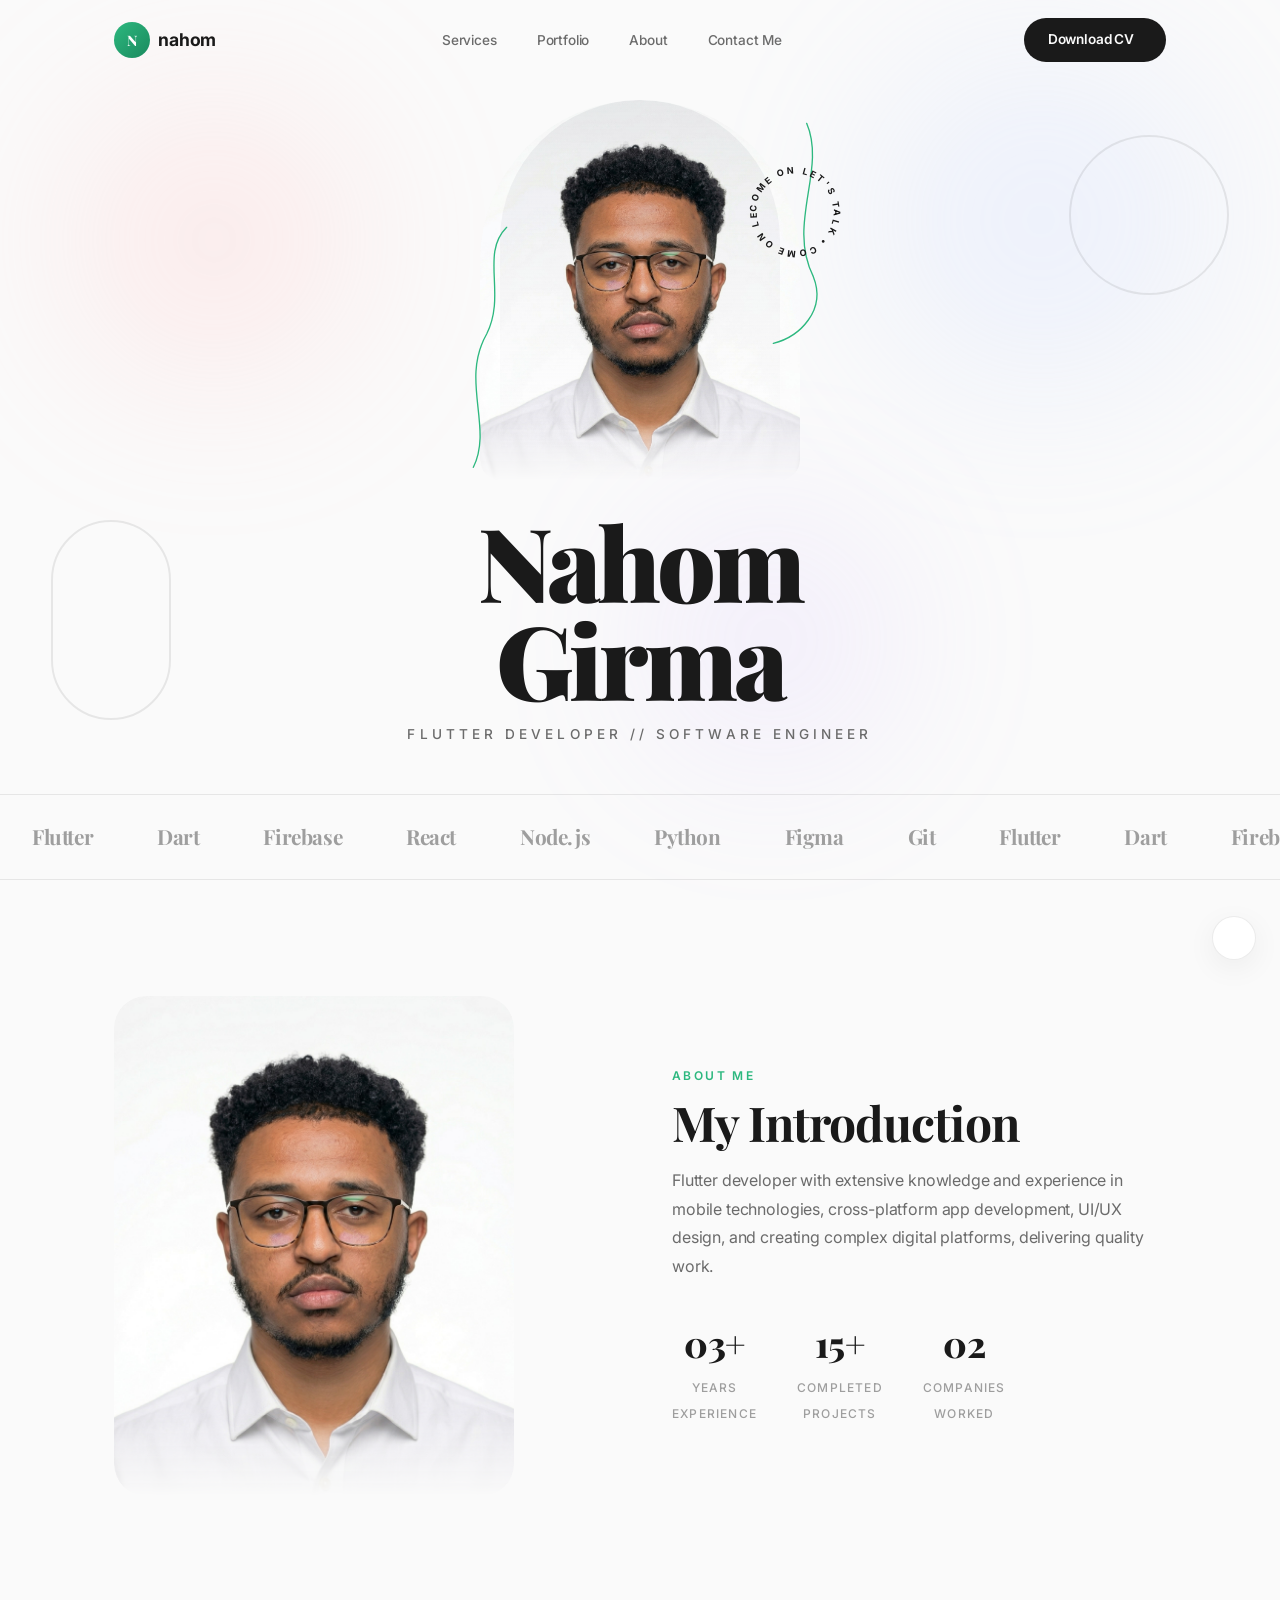
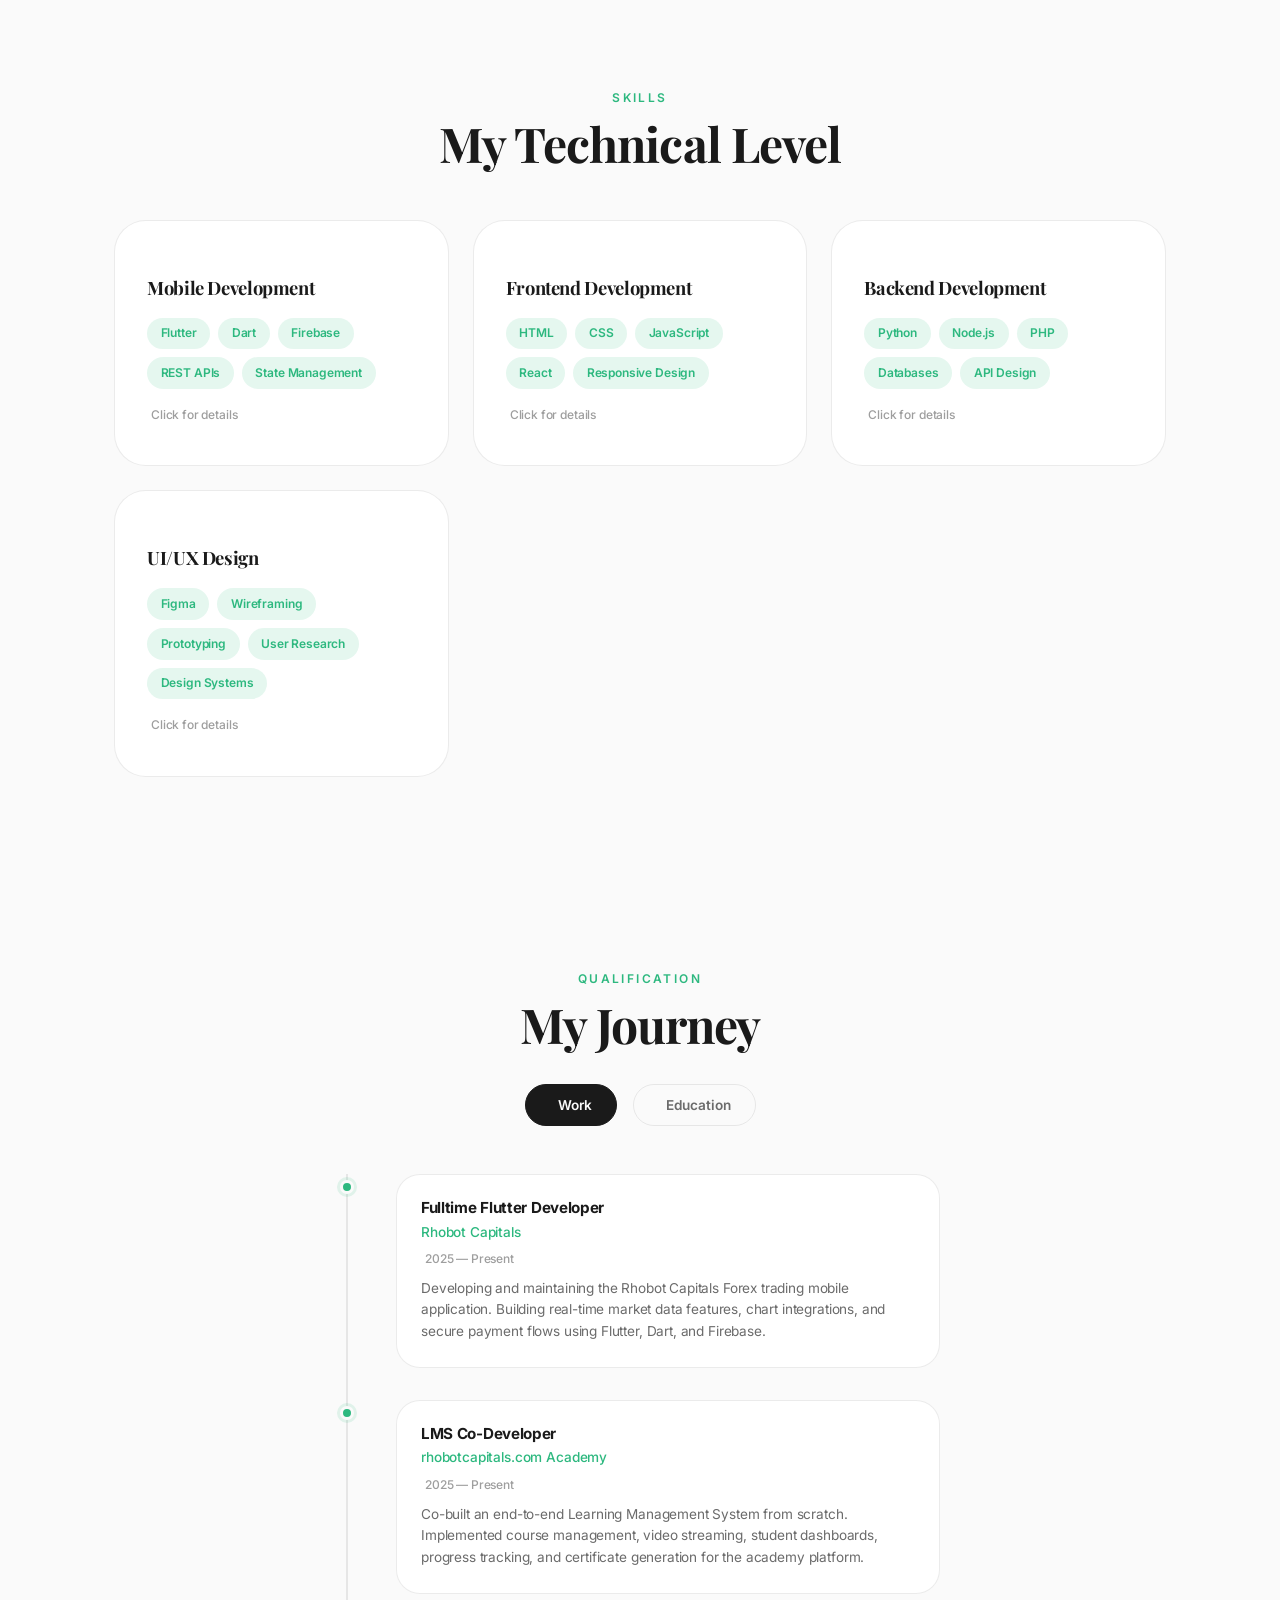
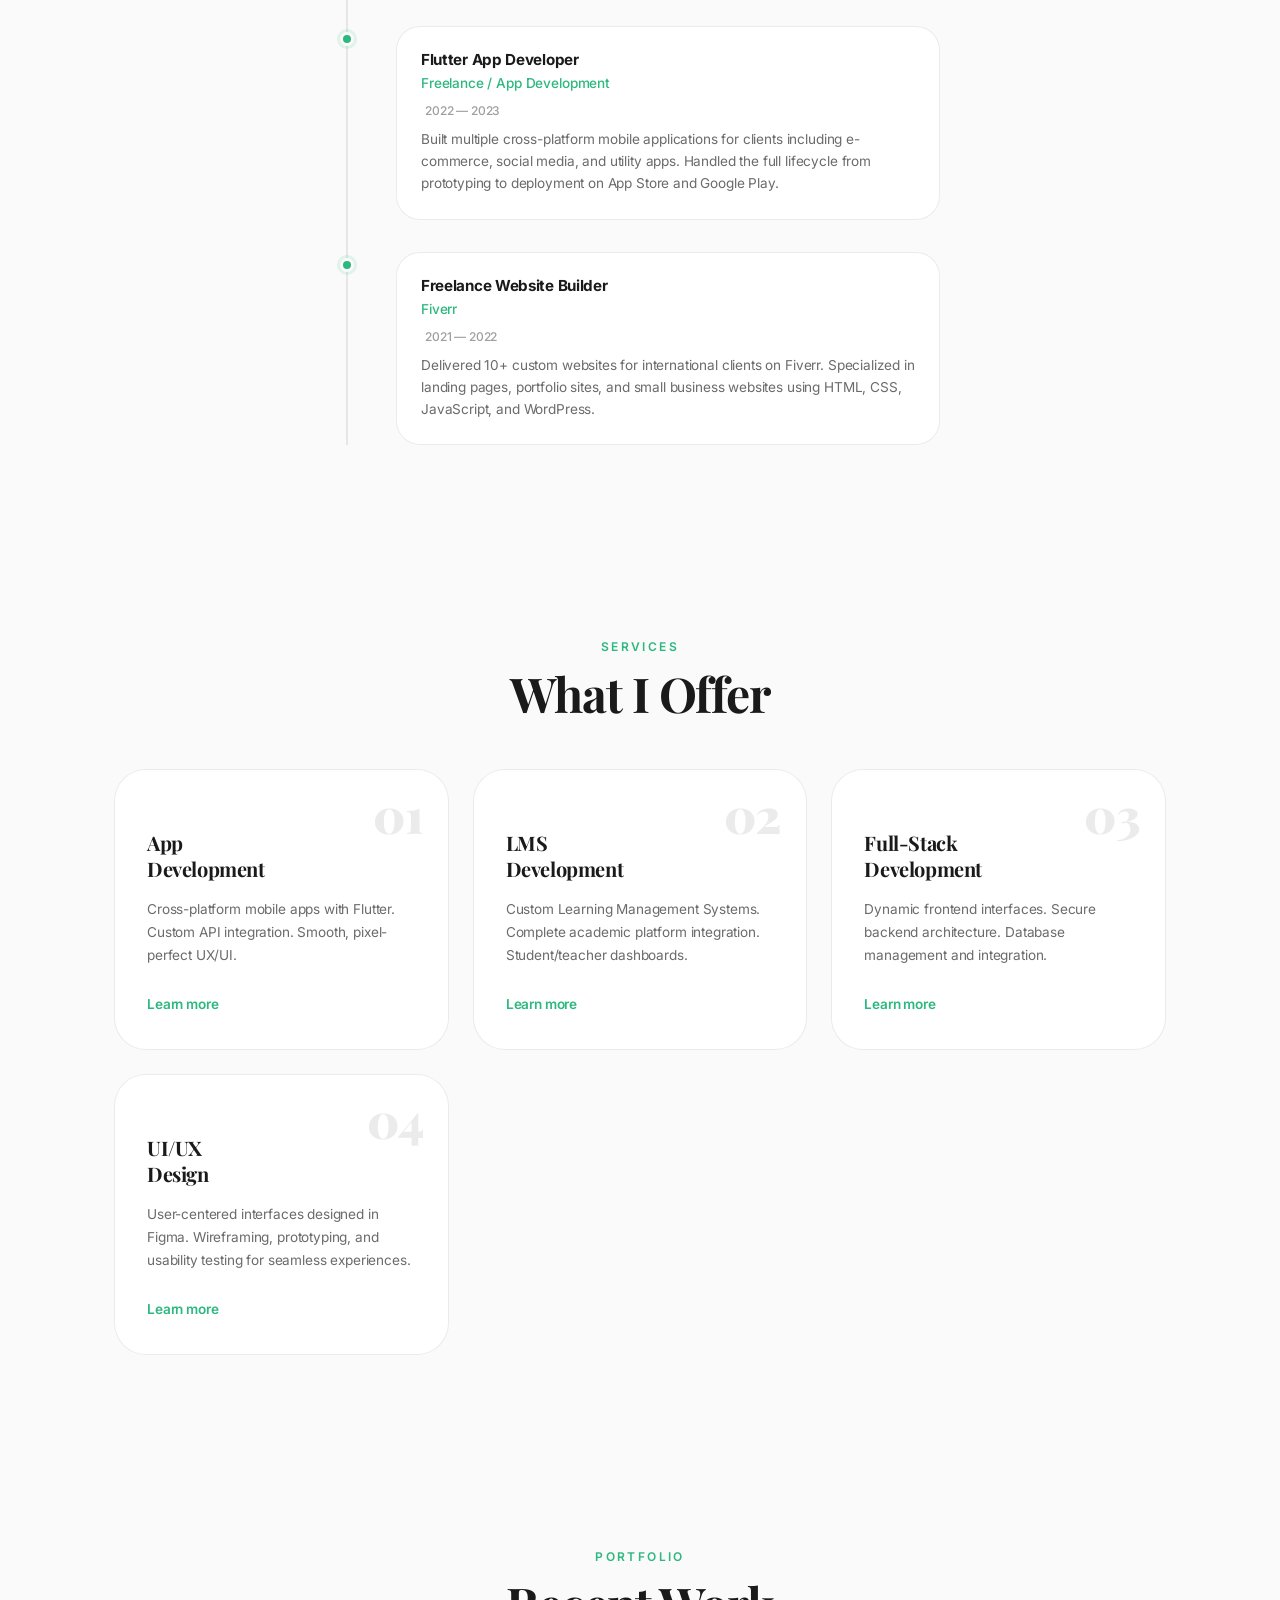
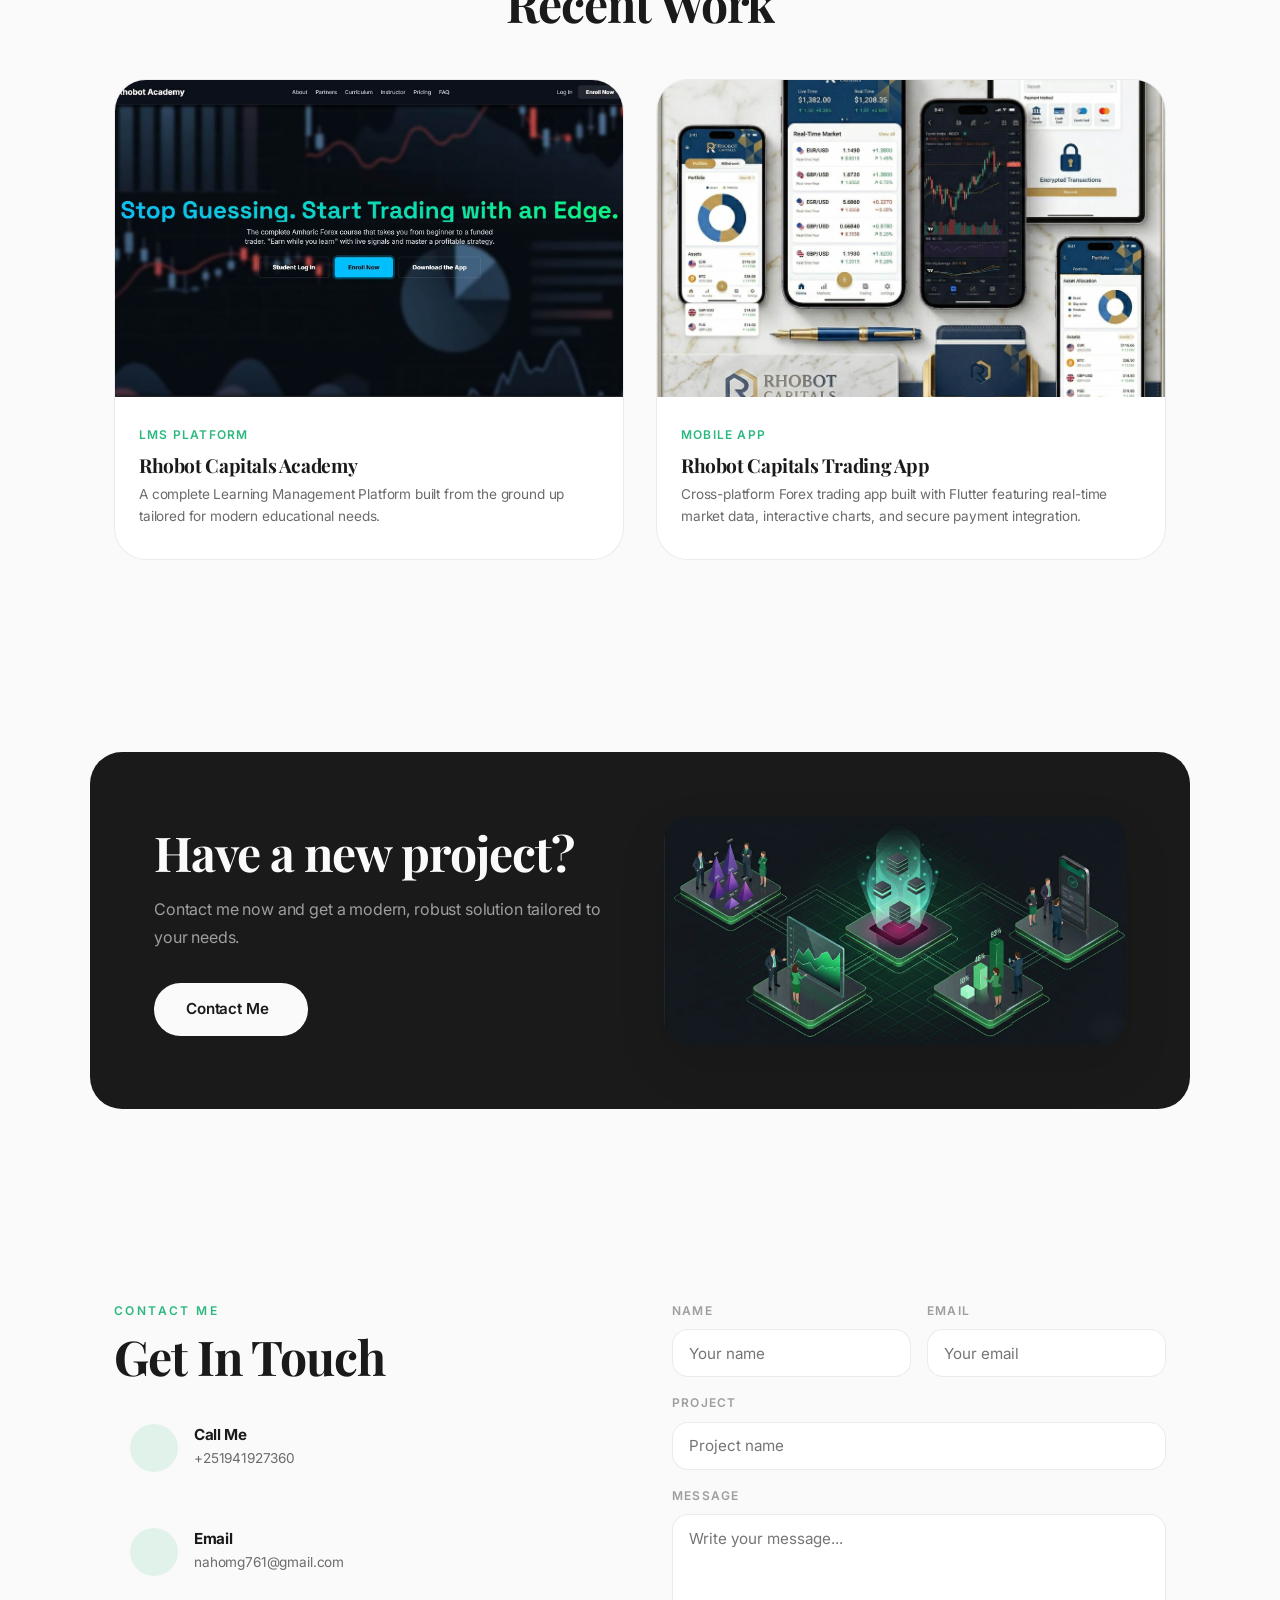
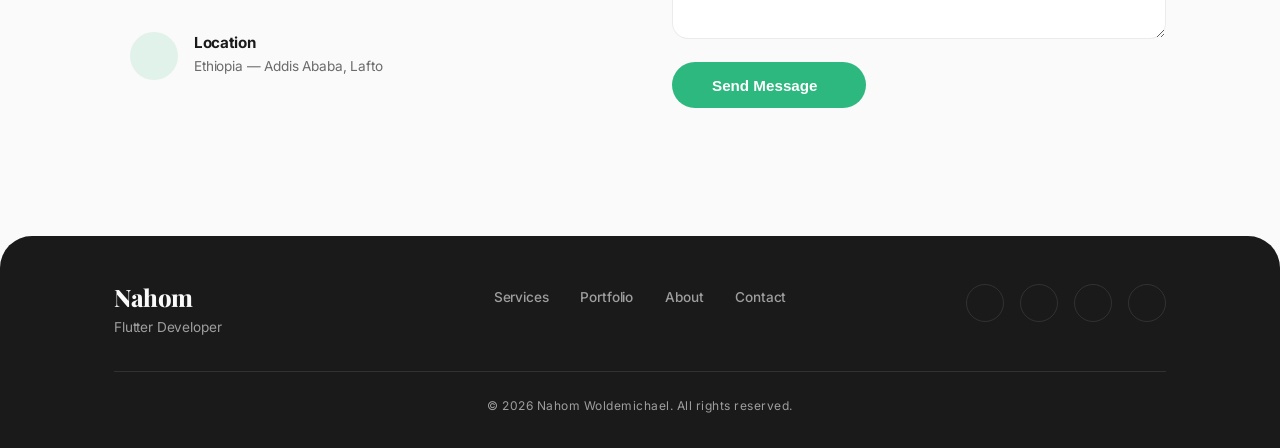
==== index.html @ a45fcc7f "feat: Integrate Formspree for contact form submission by adding action, method, name attributes, and" ====
<!DOCTYPE html>
<html lang="en">
<head>
    <meta charset="UTF-8">
    <meta name="viewport" content="width=device-width, initial-scale=1.0">
    <meta name="description" content="Nahom Girma — Flutter Developer & Software Engineer. Building beautiful cross-platform mobile apps.">
    <title>Nahom Girma | Flutter Developer & Software Engineer</title>

    <!-- Fonts -->
    <link rel="preconnect" href="https://fonts.googleapis.com">
    <link rel="preconnect" href="https://fonts.gstatic.com" crossorigin>
    <link href="https://fonts.googleapis.com/css2?family=Playfair+Display:wght@400;500;600;700;800;900&family=Inter:wght@300;400;500;600;700&display=swap" rel="stylesheet">

    <!-- Icons -->
    <link rel="stylesheet" href="https://unicons.iconscout.com/release/v4.0.0/css/line.css">

    <!-- Styles -->
    <link rel="stylesheet" href="style.css">
</head>
<body>

    <!-- ==================== HEADER / NAV ==================== -->
    <header class="header" id="header">
        <nav class="nav container">
            <a href="#" class="nav__logo">
                <span class="nav__logo-icon">N</span>
                <span class="nav__logo-text">nahom</span>
            </a>

            <div class="nav__menu" id="nav-menu">
                <ul class="nav__list">
                    <li class="nav__item"><a href="#services" class="nav__link">Services</a></li>
                    <li class="nav__item"><a href="#portfolio" class="nav__link">Portfolio</a></li>
                    <li class="nav__item"><a href="#about" class="nav__link">About</a></li>
                    <li class="nav__item"><a href="#contact" class="nav__link">Contact Me</a></li>
                </ul>
                <i class="uil uil-times nav__close" id="nav-close"></i>
            </div>

            <div class="nav__actions">
                <i class="uil uil-moon change-theme" id="theme-button"></i>
                <a href="assets/pdf/Nahom CV.pdf" download class="nav__cta" id="download-cv-btn">
                    Download CV <i class="uil uil-download-alt"></i>
                </a>
                <div class="nav__toggle" id="nav-toggle">
                    <i class="uil uil-bars"></i>
                </div>
            </div>
        </nav>
    </header>

    <main class="main">

        <!-- ==================== HERO ==================== -->
        <section class="hero" id="home">
            <!-- Decorative gradient blobs -->
            <div class="hero__blob hero__blob--pink"></div>
            <div class="hero__blob hero__blob--blue"></div>
            <div class="hero__blob hero__blob--purple"></div>

            <!-- Floating social sidebar -->
            <div class="hero__social">
                <a href="https://instagram.com/kylosonic_" target="_blank" class="hero__social-link" aria-label="Instagram">
                    <i class="uil uil-instagram"></i>
                </a>
                <a href="https://www.linkedin.com/in/nahomgwoldemichael" target="_blank" class="hero__social-link" aria-label="LinkedIn">
                    <i class="uil uil-linkedin-alt"></i>
                </a>
                <a href="https://github.com/kylosonic" target="_blank" class="hero__social-link" aria-label="GitHub">
                    <i class="uil uil-github-alt"></i>
                </a>
            </div>

            <!-- Hero content -->
            <div class="hero__container container">
                <div class="hero__image-wrapper">
                    <!-- Decorative arch behind photo -->
                    <div class="hero__arch"></div>
                    <!-- Decorative SVG curves -->
                    <svg class="hero__curve hero__curve--1" viewBox="0 0 300 400" fill="none" xmlns="http://www.w3.org/2000/svg">
                        <path d="M250,50 C280,120 220,200 260,280 C280,330 240,370 200,380" stroke="#2DB87F" stroke-width="2" fill="none" stroke-linecap="round"/>
                    </svg>
                    <svg class="hero__curve hero__curve--2" viewBox="0 0 300 400" fill="none" xmlns="http://www.w3.org/2000/svg">
                        <path d="M50,380 C80,320 30,250 70,180 C100,120 60,60 100,20" stroke="#2DB87F" stroke-width="2" fill="none" stroke-linecap="round"/>
                    </svg>
                    <!-- Profile photo -->
                    <img src="assets/img/about.jpg" alt="Nahom Girma - Flutter Developer" class="hero__photo" width="400" height="500" fetchpriority="high">

                    <!-- Rotating "Let's Talk" badge -->
                    <div class="hero__badge" id="hero-badge">
                        <svg viewBox="0 0 100 100" class="hero__badge-svg">
                            <defs>
                                <path id="circlePath" d="M 50,50 m -35,0 a 35,35 0 1,1 70,0 a 35,35 0 1,1 -70,0"/>
                            </defs>
                            <text>
                                <textPath href="#circlePath" class="hero__badge-text">COME ON LET'S TALK • COME ON LET'S TALK •&nbsp;</textPath>
                            </text>
                        </svg>
                        <i class="uil uil-arrow-up-right hero__badge-arrow"></i>
                    </div>
                </div>

                <div class="hero__info">
                    <h1 class="hero__name">Nahom<br>Girma</h1>
                    <p class="hero__title">FLUTTER DEVELOPER // SOFTWARE ENGINEER</p>
                </div>
            </div>

            <!-- Decorative outline shapes -->
            <div class="hero__shape hero__shape--left"></div>
            <div class="hero__shape hero__shape--right"></div>

            <!-- Company / Tech Logos Marquee -->
            <div class="hero__logos">
                <div class="hero__logos-track">
                    <div class="hero__logos-slide">
                        <span class="hero__logo-item">Flutter</span>
                        <span class="hero__logo-item">Dart</span>
                        <span class="hero__logo-item">Firebase</span>
                        <span class="hero__logo-item">React</span>
                        <span class="hero__logo-item">Node.js</span>
                        <span class="hero__logo-item">Python</span>
                        <span class="hero__logo-item">Figma</span>
                        <span class="hero__logo-item">Git</span>
                    </div>
                    <div class="hero__logos-slide" aria-hidden="true">
                        <span class="hero__logo-item">Flutter</span>
                        <span class="hero__logo-item">Dart</span>
                        <span class="hero__logo-item">Firebase</span>
                        <span class="hero__logo-item">React</span>
                        <span class="hero__logo-item">Node.js</span>
                        <span class="hero__logo-item">Python</span>
                        <span class="hero__logo-item">Figma</span>
                        <span class="hero__logo-item">Git</span>
                    </div>
                </div>
            </div>
        </section>

        <!-- ==================== ABOUT ==================== -->
        <section class="about section" id="about">
            <div class="about__container container">
                <div class="about__image-col reveal">
                    <img src="assets/img/about.jpg" alt="Nahom Girma" class="about__img" width="400" height="500" loading="lazy" decoding="async">
                </div>
                <div class="about__data reveal">
                    <span class="section__subtitle">About Me</span>
                    <h2 class="section__title">My Introduction</h2>
                    <p class="about__description">
                        Flutter developer with extensive knowledge and experience in mobile technologies, cross-platform app development, UI/UX design, and creating complex digital platforms, delivering quality work.
                    </p>
                    <div class="about__stats">
                        <div class="about__stat">
                            <span class="about__stat-number">03+</span>
                            <span class="about__stat-label">Years<br>Experience</span>
                        </div>
                        <div class="about__stat">
                            <span class="about__stat-number">15+</span>
                            <span class="about__stat-label">Completed<br>Projects</span>
                        </div>
                        <div class="about__stat">
                            <span class="about__stat-number">02</span>
                            <span class="about__stat-label">Companies<br>Worked</span>
                        </div>
                    </div>
                </div>
            </div>
        </section>

        <!-- ==================== SKILLS ==================== -->
        <section class="skills section" id="skills">
            <div class="skills__container container">
                <div class="skills__header reveal">
                    <span class="section__subtitle">Skills</span>
                    <h2 class="section__title">My Technical Level</h2>
                </div>
                <div class="skills__grid">
                    <div class="skills__card reveal" data-skill="mobile">
                        <i class="uil uil-mobile-android skills__card-icon"></i>
                        <h3 class="skills__card-title">Mobile Development</h3>
                        <div class="skills__tags">
                            <span class="skills__tag">Flutter</span>
                            <span class="skills__tag">Dart</span>
                            <span class="skills__tag">Firebase</span>
                            <span class="skills__tag">REST APIs</span>
                            <span class="skills__tag">State Management</span>
                        </div>
                        <span class="skills__card-hint"><i class="uil uil-expand-arrows-alt"></i> Click for details</span>
                    </div>
                    <div class="skills__card reveal" data-skill="frontend">
                        <i class="uil uil-brackets-curly skills__card-icon"></i>
                        <h3 class="skills__card-title">Frontend Development</h3>
                        <div class="skills__tags">
                            <span class="skills__tag">HTML</span>
                            <span class="skills__tag">CSS</span>
                            <span class="skills__tag">JavaScript</span>
                            <span class="skills__tag">React</span>
                            <span class="skills__tag">Responsive Design</span>
                        </div>
                        <span class="skills__card-hint"><i class="uil uil-expand-arrows-alt"></i> Click for details</span>
                    </div>
                    <div class="skills__card reveal" data-skill="backend">
                        <i class="uil uil-server-network skills__card-icon"></i>
                        <h3 class="skills__card-title">Backend Development</h3>
                        <div class="skills__tags">
                            <span class="skills__tag">Python</span>
                            <span class="skills__tag">Node.js</span>
                            <span class="skills__tag">PHP</span>
                            <span class="skills__tag">Databases</span>
                            <span class="skills__tag">API Design</span>
                        </div>
                        <span class="skills__card-hint"><i class="uil uil-expand-arrows-alt"></i> Click for details</span>
                    </div>
                    <div class="skills__card reveal" data-skill="uiux">
                        <i class="uil uil-palette skills__card-icon"></i>
                        <h3 class="skills__card-title">UI/UX Design</h3>
                        <div class="skills__tags">
                            <span class="skills__tag">Figma</span>
                            <span class="skills__tag">Wireframing</span>
                            <span class="skills__tag">Prototyping</span>
                            <span class="skills__tag">User Research</span>
                            <span class="skills__tag">Design Systems</span>
                        </div>
                        <span class="skills__card-hint"><i class="uil uil-expand-arrows-alt"></i> Click for details</span>
                    </div>
                </div>

                <!-- Skill Modals -->
                <div class="skill-modal" id="skill-modal-mobile">
                    <div class="skill-modal__content">
                        <button class="skill-modal__close"><i class="uil uil-times"></i></button>
                        <i class="uil uil-mobile-android skill-modal__icon"></i>
                        <h3 class="skill-modal__title">Mobile Development</h3>
                        <p class="skill-modal__desc">With over 3 years of hands-on experience, I specialize in building high-performance, cross-platform mobile applications using <strong>Flutter</strong> and <strong>Dart</strong>. My expertise spans the full mobile development lifecycle — from UI/UX implementation to backend integration.</p>
                        <ul class="skill-modal__list">
                            <li><strong>Flutter & Dart</strong> — Pixel-perfect UIs, custom widgets, complex animations, and platform-specific integrations for both iOS and Android.</li>
                            <li><strong>Firebase</strong> — Authentication, Firestore, Cloud Functions, push notifications, and real-time data synchronization.</li>
                            <li><strong>REST APIs</strong> — Consuming and integrating third-party APIs, building data layers with Dio/HTTP, and handling complex JSON serialization.</li>
                            <li><strong>State Management</strong> — Proficient with Riverpod, Provider, BLoC, and GetX for scalable, maintainable app architecture.</li>
                        </ul>
                    </div>
                </div>
                <div class="skill-modal" id="skill-modal-frontend">
                    <div class="skill-modal__content">
                        <button class="skill-modal__close"><i class="uil uil-times"></i></button>
                        <i class="uil uil-brackets-curly skill-modal__icon"></i>
                        <h3 class="skill-modal__title">Frontend Development</h3>
                        <p class="skill-modal__desc">I craft responsive, accessible, and visually polished web interfaces. From semantic HTML to modern JavaScript frameworks, I deliver frontend experiences that are fast, beautiful, and user-friendly.</p>
                        <ul class="skill-modal__list">
                            <li><strong>HTML & CSS</strong> — Semantic markup, Flexbox, CSS Grid, custom properties, animations, and modern layout techniques for fully responsive designs.</li>
                            <li><strong>JavaScript</strong> — ES6+ features, DOM manipulation, async/await, event-driven architecture, and modular code patterns.</li>
                            <li><strong>React</strong> — Component-based architecture, hooks, context API, routing, and integration with backend services.</li>
                            <li><strong>Responsive Design</strong> — Mobile-first approach, media queries, fluid typography, and cross-browser compatibility testing.</li>
                        </ul>
                    </div>
                </div>
                <div class="skill-modal" id="skill-modal-backend">
                    <div class="skill-modal__content">
                        <button class="skill-modal__close"><i class="uil uil-times"></i></button>
                        <i class="uil uil-server-network skill-modal__icon"></i>
                        <h3 class="skill-modal__title">Backend Development</h3>
                        <p class="skill-modal__desc">I design and build robust server-side architectures that power reliable, scalable applications. From RESTful API design to database management, I handle the full backend stack.</p>
                        <ul class="skill-modal__list">
                            <li><strong>Python</strong> — Flask and Django for web servers, scripting, automation, and data processing pipelines.</li>
                            <li><strong>Node.js</strong> — Express.js APIs, real-time WebSocket servers, middleware patterns, and npm package management.</li>
                            <li><strong>PHP</strong> — Server-side scripting, WordPress customization, and Laravel for structured MVC applications.</li>
                            <li><strong>Databases</strong> — MySQL, PostgreSQL, MongoDB, and Firebase Firestore — schema design, queries, indexing, and data modeling.</li>
                            <li><strong>API Design</strong> — RESTful architecture, authentication (JWT, OAuth), rate limiting, versioning, and documentation.</li>
                        </ul>
                    </div>
                </div>
                <div class="skill-modal" id="skill-modal-uiux">
                    <div class="skill-modal__content">
                        <button class="skill-modal__close"><i class="uil uil-times"></i></button>
                        <i class="uil uil-palette skill-modal__icon"></i>
                        <h3 class="skill-modal__title">UI/UX Design</h3>
                        <p class="skill-modal__desc">I create intuitive, user-centered designs that balance aesthetics with usability. From initial research and wireframes to polished, production-ready prototypes, I ensure every interface is thoughtful, accessible, and visually engaging.</p>
                        <ul class="skill-modal__list">
                            <li><strong>Figma</strong> — End-to-end design workflows including component libraries, auto-layout, interactive prototypes, and developer handoff.</li>
                            <li><strong>Wireframing & Prototyping</strong> — Low-fidelity sketches to high-fidelity clickable prototypes for rapid iteration and stakeholder feedback.</li>
                            <li><strong>User Research</strong> — User interviews, personas, journey mapping, and usability testing to validate design decisions with real data.</li>
                            <li><strong>Design Systems</strong> — Building scalable design tokens, reusable component libraries, and style guides that ensure consistency across products.</li>
                        </ul>
                    </div>
                </div>
            </div>
        </section>

        <!-- ==================== QUALIFICATION ==================== -->
        <section class="qualification section" id="qualification">
            <div class="qualification__container container">
                <div class="qualification__header reveal">
                    <span class="section__subtitle">Qualification</span>
                    <h2 class="section__title">My Journey</h2>
                </div>

                <div class="qualification__tabs">
                    <button class="qualification__tab qualification__tab--active" data-target="#work">
                        <i class="uil uil-briefcase-alt"></i> Work
                    </button>
                    <button class="qualification__tab" data-target="#education">
                        <i class="uil uil-graduation-cap"></i> Education
                    </button>
                </div>

                <div class="qualification__content qualification__content--active" id="work">
                    <div class="qualification__timeline">
                        <div class="qualification__item reveal">
                            <div class="qualification__dot"></div>
                            <div class="qualification__card">
                                <h3>Fulltime Flutter Developer</h3>
                                <span class="qualification__company">Rhobot Capitals</span>
                                <span class="qualification__date"><i class="uil uil-calendar-alt"></i> 2025 — Present</span>
                                <p class="qualification__desc">Developing and maintaining the Rhobot Capitals Forex trading mobile application. Building real-time market data features, chart integrations, and secure payment flows using Flutter, Dart, and Firebase.</p>
                            </div>
                        </div>
                        <div class="qualification__item reveal">
                            <div class="qualification__dot"></div>
                            <div class="qualification__card">
                                <h3>LMS Co-Developer</h3>
                                <span class="qualification__company">rhobotcapitals.com Academy</span>
                                <span class="qualification__date"><i class="uil uil-calendar-alt"></i> 2025 — Present</span>
                                <p class="qualification__desc">Co-built an end-to-end Learning Management System from scratch. Implemented course management, video streaming, student dashboards, progress tracking, and certificate generation for the academy platform.</p>
                            </div>
                        </div>
                        <div class="qualification__item reveal">
                            <div class="qualification__dot"></div>
                            <div class="qualification__card">
                                <h3>Flutter App Developer</h3>
                                <span class="qualification__company">Freelance / App Development</span>
                                <span class="qualification__date"><i class="uil uil-calendar-alt"></i> 2022 — 2023</span>
                                <p class="qualification__desc">Built multiple cross-platform mobile applications for clients including e-commerce, social media, and utility apps. Handled the full lifecycle from prototyping to deployment on App Store and Google Play.</p>
                            </div>
                        </div>
                        <div class="qualification__item reveal">
                            <div class="qualification__dot"></div>
                            <div class="qualification__card">
                                <h3>Freelance Website Builder</h3>
                                <span class="qualification__company">Fiverr</span>
                                <span class="qualification__date"><i class="uil uil-calendar-alt"></i> 2021 — 2022</span>
                                <p class="qualification__desc">Delivered 10+ custom websites for international clients on Fiverr. Specialized in landing pages, portfolio sites, and small business websites using HTML, CSS, JavaScript, and WordPress.</p>
                            </div>
                        </div>
                    </div>
                </div>

                <div class="qualification__content" id="education">
                    <div class="qualification__timeline">
                        <div class="qualification__item reveal">
                            <div class="qualification__dot"></div>
                            <div class="qualification__card">
                                <h3>Bachelor of Science in Computer Science</h3>
                                <span class="qualification__company">University of the People</span>
                                <span class="qualification__date"><i class="uil uil-calendar-alt"></i> July 2023 — November 2025</span>
                                <p class="qualification__desc">Completed a fully accredited online BS in Computer Science. Coursework covered data structures & algorithms, operating systems, software engineering, databases, networking, and discrete mathematics.</p>
                            </div>
                        </div>
                        <div class="qualification__item reveal">
                            <div class="qualification__dot"></div>
                            <div class="qualification__card">
                                <h3>Software Engineering</h3>
                                <span class="qualification__company">ALX-Africa & Holberton School</span>
                                <span class="qualification__date"><i class="uil uil-calendar-alt"></i> 2022 — 2023</span>
                                <p class="qualification__desc">Intensive 12-month software engineering program covering C, Python, Linux systems programming, DevOps, algorithms, and collaborative software projects with peer-based learning.</p>
                            </div>
                        </div>
                        <div class="qualification__item reveal">
                            <div class="qualification__dot"></div>
                            <div class="qualification__card">
                                <h3>UI/UX Design</h3>
                                <span class="qualification__company">Udemy</span>
                                <span class="qualification__date"><i class="uil uil-calendar-alt"></i> 2022</span>
                                <p class="qualification__desc">Comprehensive UI/UX design course covering user research, wireframing, prototyping in Figma, design systems, color theory, typography, and usability testing best practices.</p>
                            </div>
                        </div>
                        <div class="qualification__item reveal">
                            <div class="qualification__dot"></div>
                            <div class="qualification__card">
                                <h3>Web Development</h3>
                                <span class="qualification__company">Freelance Ethiopia</span>
                                <span class="qualification__date"><i class="uil uil-calendar-alt"></i> 2022</span>
                                <p class="qualification__desc">Hands-on web development training focused on building real-world websites for local businesses. Covered HTML, CSS, JavaScript fundamentals, and deployment workflows.</p>
                            </div>
                        </div>
                        <div class="qualification__item reveal">
                            <div class="qualification__dot"></div>
                            <div class="qualification__card">
                                <h3>Frontend Development</h3>
                                <span class="qualification__company">The App Brewery</span>
                                <span class="qualification__date"><i class="uil uil-calendar-alt"></i> 2022</span>
                                <p class="qualification__desc">Comprehensive bootcamp covering modern frontend technologies including React, responsive design patterns, CSS frameworks, JavaScript ES6+, and web app deployment.</p>
                            </div>
                        </div>
                    </div>
                </div>
            </div>
        </section>

        <!-- ==================== SERVICES ==================== -->
        <section class="services section" id="services">
            <div class="services__container container">
                <div class="services__header reveal">
                    <span class="section__subtitle">Services</span>
                    <h2 class="section__title">What I Offer</h2>
                </div>
                <div class="services__grid">
                    <div class="services__card reveal">
                        <div class="services__card-number">01</div>
                        <i class="uil uil-apps services__card-icon"></i>
                        <h3 class="services__card-title">App<br>Development</h3>
                        <p class="services__card-desc">Cross-platform mobile apps with Flutter. Custom API integration. Smooth, pixel-perfect UX/UI.</p>
                        <a href="#contact" class="services__card-link">
                            Learn more <i class="uil uil-arrow-right"></i>
                        </a>
                    </div>
                    <div class="services__card reveal">
                        <div class="services__card-number">02</div>
                        <i class="uil uil-arrow services__card-icon"></i>
                        <h3 class="services__card-title">LMS<br>Development</h3>
                        <p class="services__card-desc">Custom Learning Management Systems. Complete academic platform integration. Student/teacher dashboards.</p>
                        <a href="#contact" class="services__card-link">
                            Learn more <i class="uil uil-arrow-right"></i>
                        </a>
                    </div>
                    <div class="services__card reveal">
                        <div class="services__card-number">03</div>
                        <i class="uil uil-web-grid services__card-icon"></i>
                        <h3 class="services__card-title">Full-Stack<br>Development</h3>
                        <p class="services__card-desc">Dynamic frontend interfaces. Secure backend architecture. Database management and integration.</p>
                        <a href="#contact" class="services__card-link">
                            Learn more <i class="uil uil-arrow-right"></i>
                        </a>
                    </div>
                    <div class="services__card reveal">
                        <div class="services__card-number">04</div>
                        <i class="uil uil-palette services__card-icon"></i>
                        <h3 class="services__card-title">UI/UX<br>Design</h3>
                        <p class="services__card-desc">User-centered interfaces designed in Figma. Wireframing, prototyping, and usability testing for seamless experiences.</p>
                        <a href="#contact" class="services__card-link">
                            Learn more <i class="uil uil-arrow-right"></i>
                        </a>
                    </div>
                </div>
            </div>
        </section>

        <!-- ==================== PORTFOLIO ==================== -->
        <section class="portfolio section" id="portfolio">
            <div class="portfolio__container container">
                <div class="portfolio__header reveal">
                    <span class="section__subtitle">Portfolio</span>
                    <h2 class="section__title">Recent Work</h2>
                </div>
                <div class="portfolio__grid">
                    <div class="portfolio__card reveal">
                        <div class="portfolio__card-img">
                            <img src="assets/img/website.jpg" alt="Rhobot Capitals LMS" width="600" height="400" loading="lazy" decoding="async">
                            <div class="portfolio__card-overlay">
                                <a href="https://rhobotcapitals.com/" target="_blank" class="portfolio__card-btn">
                                    View Project <i class="uil uil-arrow-up-right"></i>
                                </a>
                            </div>
                        </div>
                        <div class="portfolio__card-info">
                            <span class="portfolio__card-tag">LMS Platform</span>
                            <h3 class="portfolio__card-title">Rhobot Capitals Academy</h3>
                            <p class="portfolio__card-desc">A complete Learning Management Platform built from the ground up tailored for modern educational needs.</p>
                        </div>
                    </div>
                    <div class="portfolio__card reveal">
                        <div class="portfolio__card-img">
                            <img src="assets/img/website2.jpg" alt="Rhobot Capitals Forex Trading App" width="600" height="400" loading="lazy" decoding="async">
                            <div class="portfolio__card-overlay">
                                <a href="https://github.com/kylosonic" target="_blank" class="portfolio__card-btn">
                                    View Project <i class="uil uil-arrow-up-right"></i>
                                </a>
                            </div>
                        </div>
                        <div class="portfolio__card-info">
                            <span class="portfolio__card-tag">Mobile App</span>
                            <h3 class="portfolio__card-title">Rhobot Capitals Trading App</h3>
                            <p class="portfolio__card-desc">Cross-platform Forex trading app built with Flutter featuring real-time market data, interactive charts, and secure payment integration.</p>
                        </div>
                    </div>
                </div>
            </div>
        </section>

        <!-- ==================== CTA / PROJECT BANNER ==================== -->
        <section class="cta section">
            <div class="cta__container container reveal">
                <div class="cta__data">
                    <h2 class="cta__title">Have a new project?</h2>
                    <p class="cta__desc">Contact me now and get a modern, robust solution tailored to your needs.</p>
                    <a href="#contact" class="cta__btn">
                        Contact Me <i class="uil uil-message"></i>
                    </a>
                </div>
                <img src="assets/img/project.jpg" alt="Start a new project with Nahom" class="cta__img" width="500" height="400" loading="lazy" decoding="async">
            </div>
        </section>

        <!-- ==================== CONTACT ==================== -->
        <section class="contact section" id="contact">
            <div class="contact__container container">
                <div class="contact__info reveal">
                    <span class="section__subtitle">Contact Me</span>
                    <h2 class="section__title">Get In Touch</h2>

                    <div class="contact__details">
                        <div class="contact__detail">
                            <div class="contact__detail-icon">
                                <i class="uil uil-phone"></i>
                            </div>
                            <div>
                                <h3 class="contact__detail-title">Call Me</h3>
                                <span class="contact__detail-value">+251941927360</span>
                            </div>
                        </div>
                        <div class="contact__detail">
                            <div class="contact__detail-icon">
                                <i class="uil uil-envelope"></i>
                            </div>
                            <div>
                                <h3 class="contact__detail-title">Email</h3>
                                <span class="contact__detail-value">nahomg761@gmail.com</span>
                            </div>
                        </div>
                        <div class="contact__detail">
                            <div class="contact__detail-icon">
                                <i class="uil uil-map-marker"></i>
                            </div>
                            <div>
                                <h3 class="contact__detail-title">Location</h3>
                                <span class="contact__detail-value">Ethiopia — Addis Ababa, Lafto</span>
                            </div>
                        </div>
                    </div>
                </div>

                <form class="contact__form reveal" id="contact-form" action="https://formspree.io/f/xzdkdzew" method="POST">
                    <div class="contact__form-row">
                        <div class="contact__field">
                            <label for="contact-name">Name</label>
                            <input type="text" id="contact-name" name="name" placeholder="Your name" required>
                        </div>
                        <div class="contact__field">
                            <label for="contact-email">Email</label>
                            <input type="email" id="contact-email" name="email" placeholder="Your email" required>
                        </div>
                    </div>
                    <div class="contact__field">
                        <label for="contact-project">Project</label>
                        <input type="text" id="contact-project" name="project" placeholder="Project name">
                    </div>
                    <div class="contact__field">
                        <label for="contact-message">Message</label>
                        <textarea id="contact-message" name="message" rows="5" placeholder="Write your message..." required></textarea>
                    </div>
                    <button type="submit" class="contact__submit">
                        Send Message <i class="uil uil-message"></i>
                    </button>
                </form>
            </div>
        </section>
    </main>

    <!-- ==================== FOOTER ==================== -->
    <footer class="footer">
        <div class="footer__container container">
            <div class="footer__top">
                <div class="footer__brand">
                    <h2 class="footer__logo">Nahom</h2>
                    <p class="footer__tagline">Flutter Developer</p>
                </div>
                <ul class="footer__links">
                    <li><a href="#services" class="footer__link">Services</a></li>
                    <li><a href="#portfolio" class="footer__link">Portfolio</a></li>
                    <li><a href="#about" class="footer__link">About</a></li>
                    <li><a href="#contact" class="footer__link">Contact</a></li>
                </ul>
                <div class="footer__socials">
                    <a href="https://instagram.com/kylosonic_" target="_blank" class="footer__social" aria-label="Instagram">
                        <i class="uil uil-instagram"></i>
                    </a>
                    <a href="https://t.me/kylosonic" target="_blank" class="footer__social" aria-label="Telegram">
                        <i class="uil uil-telegram-alt"></i>
                    </a>
                    <a href="https://twitter.com/kylosonic" target="_blank" class="footer__social" aria-label="Twitter">
                        <i class="uil uil-twitter-alt"></i>
                    </a>
                    <a href="https://github.com/kylosonic" target="_blank" class="footer__social" aria-label="GitHub">
                        <i class="uil uil-github-alt"></i>
                    </a>
                </div>
            </div>
            <div class="footer__bottom">
                <p>&copy; 2026 Nahom Woldemichael. All rights reserved.</p>
            </div>
        </div>
    </footer>

    <!-- Scroll to top -->
    <a href="#home" class="scrolltop" id="scroll-up" aria-label="Scroll to top">
        <i class="uil uil-arrow-up"></i>
    </a>

    <script src="main.js"></script>
</body>
</html>
---- style.css ----
/* ============================================================
   NAHOM GIRMA — PORTFOLIO
   Sewood-Inspired Modern Aesthetic
   ============================================================ */

@import url('https://fonts.googleapis.com/css2?family=Playfair+Display:wght@400;500;600;700;800;900&family=Inter:wght@300;400;500;600;700&display=swap');

/* ==================== VARIABLES ==================== */
:root {
    --color-bg: #FAFAFA;
    --color-bg-alt: #F0F0F2;
    --color-surface: #FFFFFF;
    --color-text: #1A1A1A;
    --color-text-secondary: #6B6B6B;
    --color-text-muted: #9E9E9E;
    --color-accent: #2DB87F;
    --color-accent-dark: #249668;
    --color-accent-light: rgba(45, 184, 127, 0.12);
    --color-border: rgba(0, 0, 0, 0.08);
    --color-dark: #1A1A1A;
    --color-white: #FFFFFF;

    --font-heading: 'Playfair Display', Georgia, 'Times New Roman', serif;
    --font-body: 'Inter', -apple-system, BlinkMacSystemFont, sans-serif;

    --fs-hero: clamp(3.5rem, 8vw, 7rem);
    --fs-h1: clamp(2rem, 4vw, 3rem);
    --fs-h2: clamp(1.5rem, 3vw, 2.25rem);
    --fs-h3: 1.15rem;
    --fs-body: 0.95rem;
    --fs-small: 0.85rem;
    --fs-xs: 0.75rem;

    --radius-sm: 0.5rem;
    --radius-md: 1rem;
    --radius-lg: 1.5rem;
    --radius-xl: 2rem;
    --radius-pill: 50px;

    --shadow-sm: 0 2px 8px rgba(0, 0, 0, 0.04);
    --shadow-md: 0 8px 30px rgba(0, 0, 0, 0.06);
    --shadow-lg: 0 20px 50px rgba(0, 0, 0, 0.1);
    --shadow-xl: 0 30px 70px rgba(0, 0, 0, 0.15);

    --transition: 0.4s cubic-bezier(0.25, 1, 0.5, 1);
    --header-height: 5rem;
    --z-header: 100;
    --z-modal: 1000;
}

/* Dark Mode */
body.dark-theme {
    --color-bg: #0A0A0A;
    --color-bg-alt: #141414;
    --color-surface: #1A1A1A;
    --color-text: #F0F0F0;
    --color-text-secondary: #A0A0A0;
    --color-text-muted: #666666;
    --color-accent: #3DD694;
    --color-accent-dark: #2DB87F;
    --color-accent-light: rgba(61, 214, 148, 0.12);
    --color-border: rgba(255, 255, 255, 0.08);
    --color-dark: #F0F0F0;
    --color-white: #1A1A1A;
    --shadow-sm: 0 2px 8px rgba(0, 0, 0, 0.2);
    --shadow-md: 0 8px 30px rgba(0, 0, 0, 0.3);
    --shadow-lg: 0 20px 50px rgba(0, 0, 0, 0.4);
}

/* ==================== RESET & BASE ==================== */
*,
*::before,
*::after {
    box-sizing: border-box;
    margin: 0;
    padding: 0;
}

html {
    scroll-behavior: smooth;
}

body {
    font-family: var(--font-body);
    font-size: var(--fs-body);
    background-color: var(--color-bg);
    color: var(--color-text);
    line-height: 1.7;
    letter-spacing: -0.01em;
    -webkit-font-smoothing: antialiased;
    -moz-osx-font-smoothing: grayscale;
    transition: background-color 0.5s ease, color 0.5s ease;
    overflow-x: hidden;
}

h1,
h2,
h3,
h4,
h5,
h6 {
    font-family: var(--font-heading);
    color: var(--color-text);
    font-weight: 700;
    line-height: 1.15;
    letter-spacing: -0.02em;
}

ul {
    list-style: none;
}

a {
    text-decoration: none;
    color: inherit;
}

img {
    max-width: 100%;
    height: auto;
    display: block;
}

.container {
    max-width: 1100px;
    margin: 0 auto;
    padding: 0 1.5rem;
}

.section {
    padding: 6rem 0;
}

.section__subtitle {
    display: block;
    font-family: var(--font-body);
    font-size: var(--fs-xs);
    font-weight: 600;
    text-transform: uppercase;
    letter-spacing: 0.2em;
    color: var(--color-accent);
    margin-bottom: 0.5rem;
}

.section__title {
    font-size: var(--fs-h1);
    margin-bottom: 1rem;
}

/* ==================== SCROLL REVEAL ==================== */
.reveal {
    opacity: 0;
    transform: translateY(40px);
    transition: opacity 0.8s ease, transform 0.8s ease;
}

.reveal.active {
    opacity: 1;
    transform: translateY(0);
}

/* ==================== HEADER ==================== */
.header {
    position: fixed;
    top: 0;
    left: 0;
    width: 100%;
    z-index: var(--z-header);
    background: transparent;
    transition: var(--transition);
}

.header.scroll-header {
    background: rgba(250, 250, 250, 0.85);
    backdrop-filter: blur(20px) saturate(180%);
    -webkit-backdrop-filter: blur(20px) saturate(180%);
    border-bottom: 1px solid var(--color-border);
}

body.dark-theme .header.scroll-header {
    background: rgba(10, 10, 10, 0.85);
}

.nav {
    display: flex;
    align-items: center;
    justify-content: space-between;
    height: var(--header-height);
}

.nav__logo {
    display: flex;
    align-items: center;
    gap: 0.5rem;
    font-weight: 700;
    font-size: 1.1rem;
    z-index: 10;
}

.nav__logo-icon {
    display: flex;
    align-items: center;
    justify-content: center;
    width: 36px;
    height: 36px;
    border-radius: 50%;
    background: linear-gradient(135deg, var(--color-accent), #1a8a5e);
    color: white;
    font-weight: 800;
    font-size: 0.9rem;
    font-family: var(--font-heading);
}

.nav__logo-text {
    color: var(--color-text);
    font-family: var(--font-body);
}

.nav__list {
    display: flex;
    align-items: center;
    gap: 2.5rem;
}

.nav__link {
    font-size: var(--fs-small);
    font-weight: 500;
    color: var(--color-text-secondary);
    transition: var(--transition);
    position: relative;
}

.nav__link::after {
    content: '';
    position: absolute;
    bottom: -4px;
    left: 0;
    width: 0;
    height: 2px;
    background: var(--color-accent);
    border-radius: 2px;
    transition: width 0.3s ease;
}

.nav__link:hover {
    color: var(--color-text);
}

.nav__link:hover::after {
    width: 100%;
}

.nav__link.active-link {
    color: var(--color-text);
}

.nav__link.active-link::after {
    width: 100%;
}

.nav__actions {
    display: flex;
    align-items: center;
    gap: 1rem;
    z-index: 10;
}

.change-theme {
    font-size: 1.3rem;
    color: var(--color-text);
    cursor: pointer;
    transition: var(--transition);
}

.change-theme:hover {
    color: var(--color-accent);
    transform: rotate(15deg);
}

.nav__cta {
    display: inline-flex;
    align-items: center;
    gap: 0.5rem;
    padding: 0.65rem 1.5rem;
    border-radius: var(--radius-pill);
    background: var(--color-dark);
    color: var(--color-bg);
    font-size: var(--fs-small);
    font-weight: 600;
    transition: var(--transition);
    white-space: nowrap;
}

.nav__cta:hover {
    background: var(--color-accent);
    transform: translateY(-2px);
    box-shadow: 0 8px 20px var(--color-accent-light);
}

.nav__toggle {
    display: none;
    font-size: 1.5rem;
    cursor: pointer;
    color: var(--color-text);
}

.nav__close {
    display: none;
    position: absolute;
    top: 1.5rem;
    right: 1.5rem;
    font-size: 1.5rem;
    cursor: pointer;
    color: var(--color-text);
}

/* ==================== HERO ==================== */
.hero {
    position: relative;
    min-height: 100vh;
    display: flex;
    flex-direction: column;
    align-items: center;
    justify-content: center;
    padding-top: var(--header-height);
    overflow: hidden;
}

/* Gradient blobs */
.hero__blob {
    position: absolute;
    border-radius: 50%;
    filter: blur(80px);
    opacity: 0.5;
    pointer-events: none;
}

.hero__blob--pink {
    width: 300px;
    height: 300px;
    background: rgba(255, 180, 180, 0.4);
    top: 10%;
    left: 5%;
}

.hero__blob--blue {
    width: 350px;
    height: 350px;
    background: rgba(180, 200, 255, 0.35);
    top: 5%;
    right: 5%;
}

.hero__blob--purple {
    width: 250px;
    height: 250px;
    background: rgba(200, 170, 255, 0.3);
    bottom: 15%;
    right: 30%;
}

body.dark-theme .hero__blob {
    opacity: 0.15;
}

/* Decorative outline shapes */
.hero__shape {
    position: absolute;
    border: 2px solid var(--color-border);
    border-radius: var(--radius-xl);
    pointer-events: none;
}

.hero__shape--left {
    width: 120px;
    height: 200px;
    bottom: 20%;
    left: 4%;
    border-radius: 60px;
}

.hero__shape--right {
    width: 160px;
    height: 160px;
    top: 15%;
    right: 4%;
    border-radius: 80px;
}

/* Social sidebar */
.hero__social {
    position: absolute;
    left: 2rem;
    top: 50%;
    transform: translateY(-50%);
    display: flex;
    flex-direction: column;
    gap: 1.5rem;
    z-index: 5;
}

.hero__social-link {
    font-size: 1.2rem;
    color: var(--color-text-secondary);
    transition: var(--transition);
}

.hero__social-link:hover {
    color: var(--color-accent);
    transform: translateY(-3px);
}

/* Hero content */
.hero__container {
    display: flex;
    flex-direction: column;
    align-items: center;
    text-align: center;
    z-index: 2;
    position: relative;
}

.hero__image-wrapper {
    position: relative;
    width: 320px;
    height: 380px;
    margin-bottom: 2rem;
}

.hero__arch {
    position: absolute;
    top: 0;
    left: 50%;
    transform: translateX(-50%);
    width: 280px;
    height: 350px;
    background: linear-gradient(180deg, var(--color-bg-alt) 0%, transparent 100%);
    border-radius: 140px 140px 0 0;
    z-index: 0;
}

body.dark-theme .hero__arch {
    background: linear-gradient(180deg, var(--color-surface) 0%, transparent 100%);
}

.hero__photo {
    position: relative;
    z-index: 2;
    width: 100%;
    height: 100%;
    object-fit: cover;
    object-position: top center;
    border-radius: 160px 160px 20px 20px;
    mix-blend-mode: multiply;
    -webkit-mask-image: linear-gradient(to bottom, black 0%, black 85%, transparent 100%);
    mask-image: linear-gradient(to bottom, black 0%, black 85%, transparent 100%);
}


body.dark-theme .hero__photo {
    mix-blend-mode: screen;
}

/* SVG Curves */
.hero__curve {
    position: absolute;
    z-index: 3;
    pointer-events: none;
}

.hero__curve--1 {
    width: 200px;
    top: -10px;
    right: -40px;
}

.hero__curve--2 {
    width: 200px;
    bottom: 0;
    left: -40px;
}

.hero__curve path {
    stroke-dasharray: 500;
    stroke-dashoffset: 500;
    animation: drawCurve 2s ease forwards;
    animation-delay: 0.5s;
}

@keyframes drawCurve {
    to {
        stroke-dashoffset: 0;
    }
}

/* Rotating badge */
.hero__badge {
    position: absolute;
    top: 15%;
    right: -50px;
    width: 110px;
    height: 110px;
    z-index: 4;
    cursor: pointer;
    transition: transform 0.3s ease;
}

.hero__badge:hover {
    transform: scale(1.1);
}

.hero__badge-svg {
    width: 100%;
    height: 100%;
    animation: rotateBadge 12s linear infinite;
}

.hero__badge-text {
    font-family: var(--font-body);
    font-size: 8.2px;
    font-weight: 700;
    letter-spacing: 2.5px;
    text-transform: uppercase;
    fill: var(--color-text);
}

.hero__badge-arrow {
    position: absolute;
    top: 50%;
    left: 50%;
    transform: translate(-50%, -50%);
    font-size: 1.5rem;
    color: var(--color-accent);
}

@keyframes rotateBadge {
    to {
        transform: rotate(360deg);
    }
}

/* Hero info */
.hero__info {
    z-index: 2;
}

.hero__name {
    font-family: var(--font-heading);
    font-size: var(--fs-hero);
    font-weight: 900;
    line-height: 0.95;
    letter-spacing: -0.04em;
    color: var(--color-text);
    margin-bottom: 1rem;
}

.hero__title {
    font-family: var(--font-body);
    font-size: var(--fs-small);
    font-weight: 500;
    letter-spacing: 0.3em;
    text-transform: uppercase;
    color: var(--color-text-secondary);
}

/* Logos marquee */
.hero__logos {
    width: 100%;
    overflow: hidden;
    border-top: 1px solid var(--color-border);
    border-bottom: 1px solid var(--color-border);
    padding: 1.5rem 0;
    margin-top: 3rem;
    position: relative;
    z-index: 2;
}

.hero__logos-track {
    display: flex;
    width: max-content;
    animation: marquee 25s linear infinite;
}

.hero__logos-slide {
    display: flex;
    gap: 4rem;
    padding: 0 2rem;
}

.hero__logo-item {
    font-family: var(--font-heading);
    font-size: 1.3rem;
    font-weight: 700;
    color: var(--color-text-muted);
    white-space: nowrap;
    transition: color 0.3s ease;
    letter-spacing: -0.02em;
}

.hero__logo-item:hover {
    color: var(--color-text);
}

@keyframes marquee {
    0% {
        transform: translateX(0);
    }

    100% {
        transform: translateX(-50%);
    }
}

/* ==================== ABOUT ==================== */
.about__container {
    display: grid;
    grid-template-columns: 1fr 1fr;
    gap: 4rem;
    align-items: center;
}

.about__img {
    border-radius: var(--radius-xl);
    transition: var(--transition);
    aspect-ratio: 4/5;
    object-fit: cover;
    mix-blend-mode: multiply;
    -webkit-mask-image: linear-gradient(to bottom, black 0%, black 85%, transparent 100%);
    mask-image: linear-gradient(to bottom, black 0%, black 85%, transparent 100%);
}

body.dark-theme .about__img {
    mix-blend-mode: screen;
}

.about__img:hover {
    transform: translateY(-8px) scale(1.02);
}

.about__description {
    color: var(--color-text-secondary);
    margin-bottom: 2rem;
    font-size: 1rem;
    line-height: 1.8;
}

.about__stats {
    display: flex;
    gap: 2.5rem;
}

.about__stat {
    text-align: center;
}

.about__stat-number {
    display: block;
    font-family: var(--font-heading);
    font-size: var(--fs-h2);
    font-weight: 800;
    color: var(--color-text);
}

.about__stat-label {
    font-size: var(--fs-xs);
    text-transform: uppercase;
    letter-spacing: 0.1em;
    color: var(--color-text-muted);
    font-weight: 500;
    line-height: 1.4;
}

/* ==================== SKILLS ==================== */
.skills__header {
    text-align: center;
    margin-bottom: 3rem;
}

.skills__grid {
    display: grid;
    grid-template-columns: repeat(3, 1fr);
    gap: 1.5rem;
}

.skills__card {
    background: var(--color-surface);
    border: 1px solid var(--color-border);
    border-radius: var(--radius-xl);
    padding: 2.5rem 2rem;
    transition: var(--transition);
    position: relative;
    overflow: hidden;
}

.skills__card::before {
    content: '';
    position: absolute;
    top: 0;
    left: 0;
    width: 100%;
    height: 3px;
    background: var(--color-accent);
    transform: scaleX(0);
    transform-origin: left;
    transition: transform 0.5s ease;
}

.skills__card:hover::before {
    transform: scaleX(1);
}

.skills__card:hover {
    transform: translateY(-8px);
    box-shadow: var(--shadow-lg);
    border-color: transparent;
}

.skills__card-icon {
    font-size: 2.5rem;
    color: var(--color-accent);
    margin-bottom: 1rem;
    display: block;
}

.skills__card-title {
    font-family: var(--font-heading);
    font-size: var(--fs-h3);
    margin-bottom: 1.25rem;
}

.skills__tags {
    display: flex;
    flex-wrap: wrap;
    gap: 0.5rem;
}

.skills__tag {
    display: inline-block;
    padding: 0.35rem 0.85rem;
    border-radius: var(--radius-pill);
    background: var(--color-accent-light);
    color: var(--color-accent);
    font-size: var(--fs-xs);
    font-weight: 600;
    transition: var(--transition);
}

.skills__tag:hover {
    background: var(--color-accent);
    color: white;
}

.skills__card {
    cursor: pointer;
}

.skills__card-hint {
    display: block;
    margin-top: 1rem;
    font-size: var(--fs-xs);
    color: var(--color-text-muted);
    font-weight: 500;
    transition: var(--transition);
}

.skills__card-hint i {
    margin-right: 0.25rem;
}

.skills__card:hover .skills__card-hint {
    color: var(--color-accent);
}

/* Skill Modals */
.skill-modal {
    position: fixed;
    inset: 0;
    background: rgba(0, 0, 0, 0.5);
    backdrop-filter: blur(12px);
    -webkit-backdrop-filter: blur(12px);
    display: flex;
    align-items: center;
    justify-content: center;
    z-index: var(--z-modal);
    opacity: 0;
    visibility: hidden;
    transition: opacity 0.3s ease, visibility 0.3s ease;
    padding: 1.5rem;
}

.skill-modal.active {
    opacity: 1;
    visibility: visible;
}

.skill-modal__content {
    background: var(--color-surface);
    border: 1px solid var(--color-border);
    border-radius: var(--radius-xl);
    padding: 3rem 2.5rem;
    max-width: 520px;
    width: 100%;
    max-height: 85vh;
    overflow-y: auto;
    box-shadow: var(--shadow-xl);
    transform: translateY(30px) scale(0.95);
    transition: transform 0.4s cubic-bezier(0.25, 1, 0.5, 1);
    position: relative;
}

.skill-modal.active .skill-modal__content {
    transform: translateY(0) scale(1);
}

.skill-modal__close {
    position: absolute;
    top: 1.25rem;
    right: 1.25rem;
    width: 36px;
    height: 36px;
    border-radius: 50%;
    border: 1px solid var(--color-border);
    background: var(--color-bg);
    color: var(--color-text);
    font-size: 1.2rem;
    cursor: pointer;
    display: flex;
    align-items: center;
    justify-content: center;
    transition: var(--transition);
}

.skill-modal__close:hover {
    background: var(--color-accent);
    color: white;
    border-color: var(--color-accent);
    transform: rotate(90deg);
}

.skill-modal__icon {
    font-size: 2.5rem;
    color: var(--color-accent);
    margin-bottom: 1rem;
    display: block;
}

.skill-modal__title {
    font-family: var(--font-heading);
    font-size: var(--fs-h2);
    margin-bottom: 1rem;
}

.skill-modal__desc {
    color: var(--color-text-secondary);
    margin-bottom: 1.5rem;
    line-height: 1.8;
    font-size: var(--fs-body);
}

.skill-modal__list {
    list-style: none;
    display: flex;
    flex-direction: column;
    gap: 0.85rem;
}

.skill-modal__list li {
    position: relative;
    padding-left: 1.25rem;
    font-size: var(--fs-small);
    color: var(--color-text-secondary);
    line-height: 1.7;
}

.skill-modal__list li::before {
    content: '';
    position: absolute;
    left: 0;
    top: 0.55rem;
    width: 6px;
    height: 6px;
    border-radius: 50%;
    background: var(--color-accent);
}

.skill-modal__list li strong {
    color: var(--color-text);
}

/* ==================== QUALIFICATION ==================== */
.qualification__header {
    text-align: center;
    margin-bottom: 2rem;
}

.qualification__tabs {
    display: flex;
    justify-content: center;
    gap: 1rem;
    margin-bottom: 3rem;
}

.qualification__tab {
    display: inline-flex;
    align-items: center;
    gap: 0.5rem;
    padding: 0.75rem 1.5rem;
    border: 1px solid var(--color-border);
    border-radius: var(--radius-pill);
    background: transparent;
    color: var(--color-text-secondary);
    font-family: var(--font-body);
    font-size: var(--fs-small);
    font-weight: 600;
    cursor: pointer;
    transition: var(--transition);
}

.qualification__tab:hover {
    border-color: var(--color-accent);
    color: var(--color-accent);
}

.qualification__tab--active {
    background: var(--color-dark);
    color: var(--color-bg);
    border-color: var(--color-dark);
}

.qualification__content {
    display: none;
    max-width: 600px;
    margin: 0 auto;
}

.qualification__content--active {
    display: block;
    animation: fadeUp 0.5s ease forwards;
}

@keyframes fadeUp {
    from {
        opacity: 0;
        transform: translateY(15px);
    }

    to {
        opacity: 1;
        transform: translateY(0);
    }
}

.qualification__timeline {
    position: relative;
    padding-left: 2rem;
}

.qualification__timeline::before {
    content: '';
    position: absolute;
    left: 6px;
    top: 0;
    bottom: 0;
    width: 2px;
    background: var(--color-border);
}

.qualification__item {
    position: relative;
    padding-bottom: 2rem;
    padding-left: 1.5rem;
}

.qualification__item:last-child {
    padding-bottom: 0;
}

.qualification__dot {
    position: absolute;
    left: -2rem;
    top: 6px;
    width: 14px;
    height: 14px;
    border-radius: 50%;
    background: var(--color-accent);
    border: 3px solid var(--color-bg);
    z-index: 2;
    box-shadow: 0 0 0 3px var(--color-accent-light);
}

.qualification__card {
    background: var(--color-surface);
    border: 1px solid var(--color-border);
    border-radius: var(--radius-lg);
    padding: 1.5rem;
    transition: var(--transition);
}

.qualification__card:hover {
    box-shadow: var(--shadow-md);
    transform: translateX(5px);
}

.qualification__card h3 {
    font-family: var(--font-body);
    font-size: var(--fs-body);
    font-weight: 700;
    margin-bottom: 0.25rem;
}

.qualification__company {
    display: block;
    font-size: var(--fs-small);
    color: var(--color-accent);
    font-weight: 500;
    margin-bottom: 0.35rem;
}

.qualification__date {
    display: flex;
    align-items: center;
    gap: 0.25rem;
    font-size: var(--fs-xs);
    color: var(--color-text-muted);
    font-weight: 500;
    margin-bottom: 0.5rem;
}

.qualification__desc {
    font-size: var(--fs-small);
    color: var(--color-text-secondary);
    line-height: 1.6;
}

/* ==================== SERVICES ==================== */
.services__header {
    text-align: center;
    margin-bottom: 3rem;
}

.services__grid {
    display: grid;
    grid-template-columns: repeat(3, 1fr);
    gap: 1.5rem;
}

.services__card {
    position: relative;
    background: var(--color-surface);
    border: 1px solid var(--color-border);
    border-radius: var(--radius-xl);
    padding: 2.5rem 2rem 2rem;
    transition: var(--transition);
    overflow: hidden;
}

.services__card:hover {
    transform: translateY(-8px);
    box-shadow: var(--shadow-lg);
    border-color: transparent;
}

.services__card-number {
    position: absolute;
    top: 1.25rem;
    right: 1.5rem;
    font-family: var(--font-heading);
    font-size: 3rem;
    font-weight: 900;
    color: var(--color-border);
    line-height: 1;
    pointer-events: none;
    transition: var(--transition);
}

.services__card:hover .services__card-number {
    color: var(--color-accent-light);
}

.services__card-icon {
    font-size: 2rem;
    color: var(--color-accent);
    margin-bottom: 1.25rem;
    display: block;
}

.services__card-title {
    font-family: var(--font-heading);
    font-size: 1.25rem;
    margin-bottom: 1rem;
    line-height: 1.3;
}

.services__card-desc {
    font-size: var(--fs-small);
    color: var(--color-text-secondary);
    line-height: 1.7;
    margin-bottom: 1.5rem;
}

.services__card-link {
    display: inline-flex;
    align-items: center;
    gap: 0.35rem;
    font-size: var(--fs-small);
    font-weight: 600;
    color: var(--color-accent);
    transition: var(--transition);
}

.services__card-link:hover {
    gap: 0.75rem;
}

/* ==================== PORTFOLIO ==================== */
.portfolio__header {
    text-align: center;
    margin-bottom: 3rem;
}

.portfolio__grid {
    display: grid;
    grid-template-columns: repeat(2, 1fr);
    gap: 2rem;
}

.portfolio__card {
    border-radius: var(--radius-xl);
    overflow: hidden;
    background: var(--color-surface);
    border: 1px solid var(--color-border);
    transition: var(--transition);
}

.portfolio__card:hover {
    transform: translateY(-8px);
    box-shadow: var(--shadow-lg);
    border-color: transparent;
}

.portfolio__card-img {
    position: relative;
    overflow: hidden;
    aspect-ratio: 16/10;
}

.portfolio__card-img img {
    width: 100%;
    height: 100%;
    object-fit: cover;
    transition: transform 0.6s ease;
}

.portfolio__card:hover .portfolio__card-img img {
    transform: scale(1.08);
}

.portfolio__card-overlay {
    position: absolute;
    inset: 0;
    background: rgba(0, 0, 0, 0.5);
    display: flex;
    align-items: center;
    justify-content: center;
    opacity: 0;
    transition: opacity 0.4s ease;
}

.portfolio__card:hover .portfolio__card-overlay {
    opacity: 1;
}

.portfolio__card-btn {
    display: inline-flex;
    align-items: center;
    gap: 0.5rem;
    padding: 0.75rem 1.5rem;
    border-radius: var(--radius-pill);
    background: white;
    color: #1A1A1A;
    font-size: var(--fs-small);
    font-weight: 600;
    transition: var(--transition);
    transform: translateY(15px);
}

.portfolio__card:hover .portfolio__card-btn {
    transform: translateY(0);
}

.portfolio__card-btn:hover {
    background: var(--color-accent);
    color: white;
}

.portfolio__card-info {
    padding: 1.5rem 1.5rem 2rem;
}

.portfolio__card-tag {
    display: inline-block;
    font-size: var(--fs-xs);
    font-weight: 600;
    text-transform: uppercase;
    letter-spacing: 0.1em;
    color: var(--color-accent);
    margin-bottom: 0.5rem;
}

.portfolio__card-title {
    font-family: var(--font-heading);
    font-size: 1.2rem;
    margin-bottom: 0.5rem;
}

.portfolio__card-desc {
    font-size: var(--fs-small);
    color: var(--color-text-secondary);
    line-height: 1.6;
}

/* ==================== CTA ==================== */
.cta__container {
    display: grid;
    grid-template-columns: 1fr 1fr;
    align-items: center;
    gap: 3rem;
    background: var(--color-dark);
    border-radius: var(--radius-xl);
    padding: 4rem;
    overflow: hidden;
    position: relative;
}

.cta__title {
    font-size: var(--fs-h1);
    color: var(--color-bg);
    margin-bottom: 1rem;
}

.cta__desc {
    color: var(--color-text-muted);
    margin-bottom: 2rem;
    font-size: 1rem;
}

.cta__btn {
    display: inline-flex;
    align-items: center;
    gap: 0.5rem;
    padding: 0.85rem 2rem;
    border-radius: var(--radius-pill);
    background: var(--color-bg);
    color: var(--color-dark);
    font-weight: 600;
    font-size: var(--fs-body);
    transition: var(--transition);
}

.cta__btn:hover {
    background: var(--color-accent);
    color: white;
    transform: translateY(-3px);
    box-shadow: 0 10px 30px rgba(45, 184, 127, 0.3);
}

.cta__img {
    border-radius: var(--radius-lg);
    object-fit: cover;
    box-shadow: var(--shadow-lg);
    max-height: 280px;
    width: 100%;
    transition: var(--transition);
}

.cta__img:hover {
    transform: translateY(-5px) scale(1.02);
}

/* ==================== CONTACT ==================== */
.contact__container {
    display: grid;
    grid-template-columns: 1fr 1fr;
    gap: 4rem;
    align-items: start;
}

.contact__details {
    display: flex;
    flex-direction: column;
    gap: 1.5rem;
    margin-top: 1.5rem;
}

.contact__detail {
    display: flex;
    align-items: center;
    gap: 1rem;
    padding: 1rem;
    border-radius: var(--radius-lg);
    transition: var(--transition);
}

.contact__detail:hover {
    background: var(--color-surface);
    box-shadow: var(--shadow-sm);
}

.contact__detail-icon {
    width: 48px;
    height: 48px;
    border-radius: 50%;
    background: var(--color-accent-light);
    display: flex;
    align-items: center;
    justify-content: center;
    font-size: 1.3rem;
    color: var(--color-accent);
    flex-shrink: 0;
}

.contact__detail-title {
    font-family: var(--font-body);
    font-size: var(--fs-body);
    font-weight: 700;
    margin-bottom: 0.1rem;
}

.contact__detail-value {
    font-size: var(--fs-small);
    color: var(--color-text-secondary);
}

.contact__form {
    display: flex;
    flex-direction: column;
    gap: 1rem;
}

.contact__form-row {
    display: grid;
    grid-template-columns: 1fr 1fr;
    gap: 1rem;
}

.contact__field label {
    display: block;
    font-size: var(--fs-xs);
    font-weight: 600;
    text-transform: uppercase;
    letter-spacing: 0.1em;
    color: var(--color-text-muted);
    margin-bottom: 0.5rem;
}

.contact__field input,
.contact__field textarea {
    width: 100%;
    padding: 0.85rem 1rem;
    border-radius: var(--radius-md);
    border: 1px solid var(--color-border);
    background: var(--color-surface);
    color: var(--color-text);
    font-family: var(--font-body);
    font-size: var(--fs-body);
    transition: var(--transition);
    outline: none;
}

.contact__field input:focus,
.contact__field textarea:focus {
    border-color: var(--color-accent);
    box-shadow: 0 0 0 3px var(--color-accent-light);
}

.contact__field textarea {
    resize: vertical;
    min-height: 120px;
}

.contact__submit {
    display: inline-flex;
    align-items: center;
    justify-content: center;
    gap: 0.5rem;
    padding: 0.9rem 2.5rem;
    border-radius: var(--radius-pill);
    background: var(--color-accent);
    color: white;
    font-weight: 600;
    font-size: var(--fs-body);
    transition: var(--transition);
    align-self: flex-start;
    border: none;
    cursor: pointer;
}

.contact__submit:hover {
    background: var(--color-accent-dark);
    transform: translateY(-3px);
    box-shadow: 0 10px 30px rgba(45, 184, 127, 0.3);
}

/* ==================== FOOTER ==================== */
.footer {
    background: var(--color-dark);
    padding: 3rem 0 2rem;
    margin-top: 2rem;
    border-radius: var(--radius-xl) var(--radius-xl) 0 0;
}

.footer__top {
    display: grid;
    grid-template-columns: 1fr auto 1fr;
    align-items: start;
    gap: 2rem;
    padding-bottom: 2rem;
    border-bottom: 1px solid rgba(255, 255, 255, 0.1);
}

.footer__logo {
    font-family: var(--font-heading);
    font-size: 1.5rem;
    font-weight: 800;
    color: var(--color-bg);
}

.footer__tagline {
    font-size: var(--fs-small);
    color: var(--color-text-muted);
    margin-top: 0.25rem;
}

.footer__links {
    display: flex;
    gap: 2rem;
    justify-self: center;
}

.footer__link {
    font-size: var(--fs-small);
    color: var(--color-text-muted);
    font-weight: 500;
    transition: var(--transition);
}

.footer__link:hover {
    color: var(--color-accent);
}

.footer__socials {
    display: flex;
    gap: 1rem;
    justify-self: end;
}

.footer__social {
    width: 38px;
    height: 38px;
    display: flex;
    align-items: center;
    justify-content: center;
    border-radius: 50%;
    border: 1px solid rgba(255, 255, 255, 0.1);
    color: var(--color-text-muted);
    font-size: 1.1rem;
    transition: var(--transition);
}

.footer__social:hover {
    background: var(--color-accent);
    border-color: var(--color-accent);
    color: white;
    transform: translateY(-3px);
}

.footer__bottom {
    text-align: center;
    padding-top: 1.5rem;
}

.footer__bottom p {
    font-size: var(--fs-xs);
    color: var(--color-text-muted);
    letter-spacing: 0.5px;
}

/* ==================== SCROLL TO TOP ==================== */
.scrolltop {
    position: fixed;
    right: 1.5rem;
    bottom: -60px;
    width: 44px;
    height: 44px;
    display: flex;
    align-items: center;
    justify-content: center;
    border-radius: 50%;
    background: var(--color-surface);
    border: 1px solid var(--color-border);
    color: var(--color-accent);
    font-size: 1.3rem;
    box-shadow: var(--shadow-md);
    z-index: 50;
    transition: var(--transition);
}

.scrolltop.show-scroll {
    bottom: 2rem;
}

.scrolltop:hover {
    background: var(--color-accent);
    color: white;
    border-color: var(--color-accent);
    transform: translateY(-4px);
}

/* ==================== SCROLLBAR ==================== */
::-webkit-scrollbar {
    width: 6px;
}

::-webkit-scrollbar-track {
    background: var(--color-bg);
}

::-webkit-scrollbar-thumb {
    background: var(--color-text-muted);
    border-radius: 10px;
}

::-webkit-scrollbar-thumb:hover {
    background: var(--color-accent);
}

/* ==================== RESPONSIVE ==================== */

/* Tablet */
@media screen and (max-width: 1024px) {
    .skills__grid {
        grid-template-columns: repeat(2, 1fr);
    }

    .services__grid {
        grid-template-columns: repeat(2, 1fr);
    }

    .cta__container {
        padding: 3rem;
    }
}

/* Mobile Landscape / Tablet Portrait */
@media screen and (max-width: 768px) {
    .nav__toggle {
        display: block;
    }

    .nav__cta {
        padding: 0.5rem 1rem;
        font-size: var(--fs-xs);
    }

    .nav__menu {
        position: fixed;
        top: 0;
        right: -100%;
        width: 70%;
        height: 100vh;
        background: var(--color-surface);
        box-shadow: -10px 0 40px rgba(0, 0, 0, 0.1);
        padding: 5rem 2rem 3rem;
        transition: right 0.4s ease;
        z-index: 200;
    }

    .nav__menu.show-menu {
        right: 0;
    }

    .nav__close {
        display: block;
        z-index: 201;
    }

    .nav__list {
        flex-direction: column;
        gap: 2rem;
    }

    .nav__link {
        font-size: 1.1rem;
    }

    .hero__social {
        display: none;
    }

    .hero__shape {
        display: none;
    }

    .hero__image-wrapper {
        width: 260px;
        height: 320px;
    }

    .hero__badge {
        width: 85px;
        height: 85px;
        right: -25px;
        top: 10%;
    }

    .hero__badge-text {
        font-size: 6.5px;
    }

    .about__container {
        grid-template-columns: 1fr;
        gap: 2.5rem;
        text-align: center;
    }

    .about__img {
        max-width: 350px;
        margin: 0 auto;
    }

    .about__stats {
        justify-content: center;
    }

    .skills__grid {
        grid-template-columns: 1fr;
    }

    .services__grid {
        grid-template-columns: 1fr;
    }

    .portfolio__grid {
        grid-template-columns: 1fr;
    }

    .cta__container {
        grid-template-columns: 1fr;
        text-align: center;
        padding: 3rem 2rem;
    }

    .cta__img {
        max-width: 300px;
        margin: 0 auto;
    }

    .contact__container {
        grid-template-columns: 1fr;
        gap: 2.5rem;
    }

    .contact__form-row {
        grid-template-columns: 1fr;
    }

    .footer__top {
        grid-template-columns: 1fr;
        text-align: center;
        gap: 1.5rem;
    }

    .footer__links {
        justify-self: center;
        flex-wrap: wrap;
        justify-content: center;
    }

    .footer__socials {
        justify-self: center;
    }
}

/* Mobile */
@media screen and (max-width: 480px) {
    .section {
        padding: 4rem 0;
    }

    .hero__image-wrapper {
        width: 220px;
        height: 280px;
    }

    .hero__name {
        font-size: clamp(2.5rem, 12vw, 4rem);
    }

    .hero__curve--1,
    .hero__curve--2 {
        width: 140px;
    }

    .hero__badge {
        width: 70px;
        height: 70px;
        right: -15px;
        top: 8%;
    }

    .hero__badge-text {
        font-size: 5.5px;
    }

    .hero__badge-arrow {
        font-size: 1.1rem;
    }

    .about__stats {
        gap: 1.5rem;
    }

    .cta__container {
        padding: 2rem 1.5rem;
    }
}
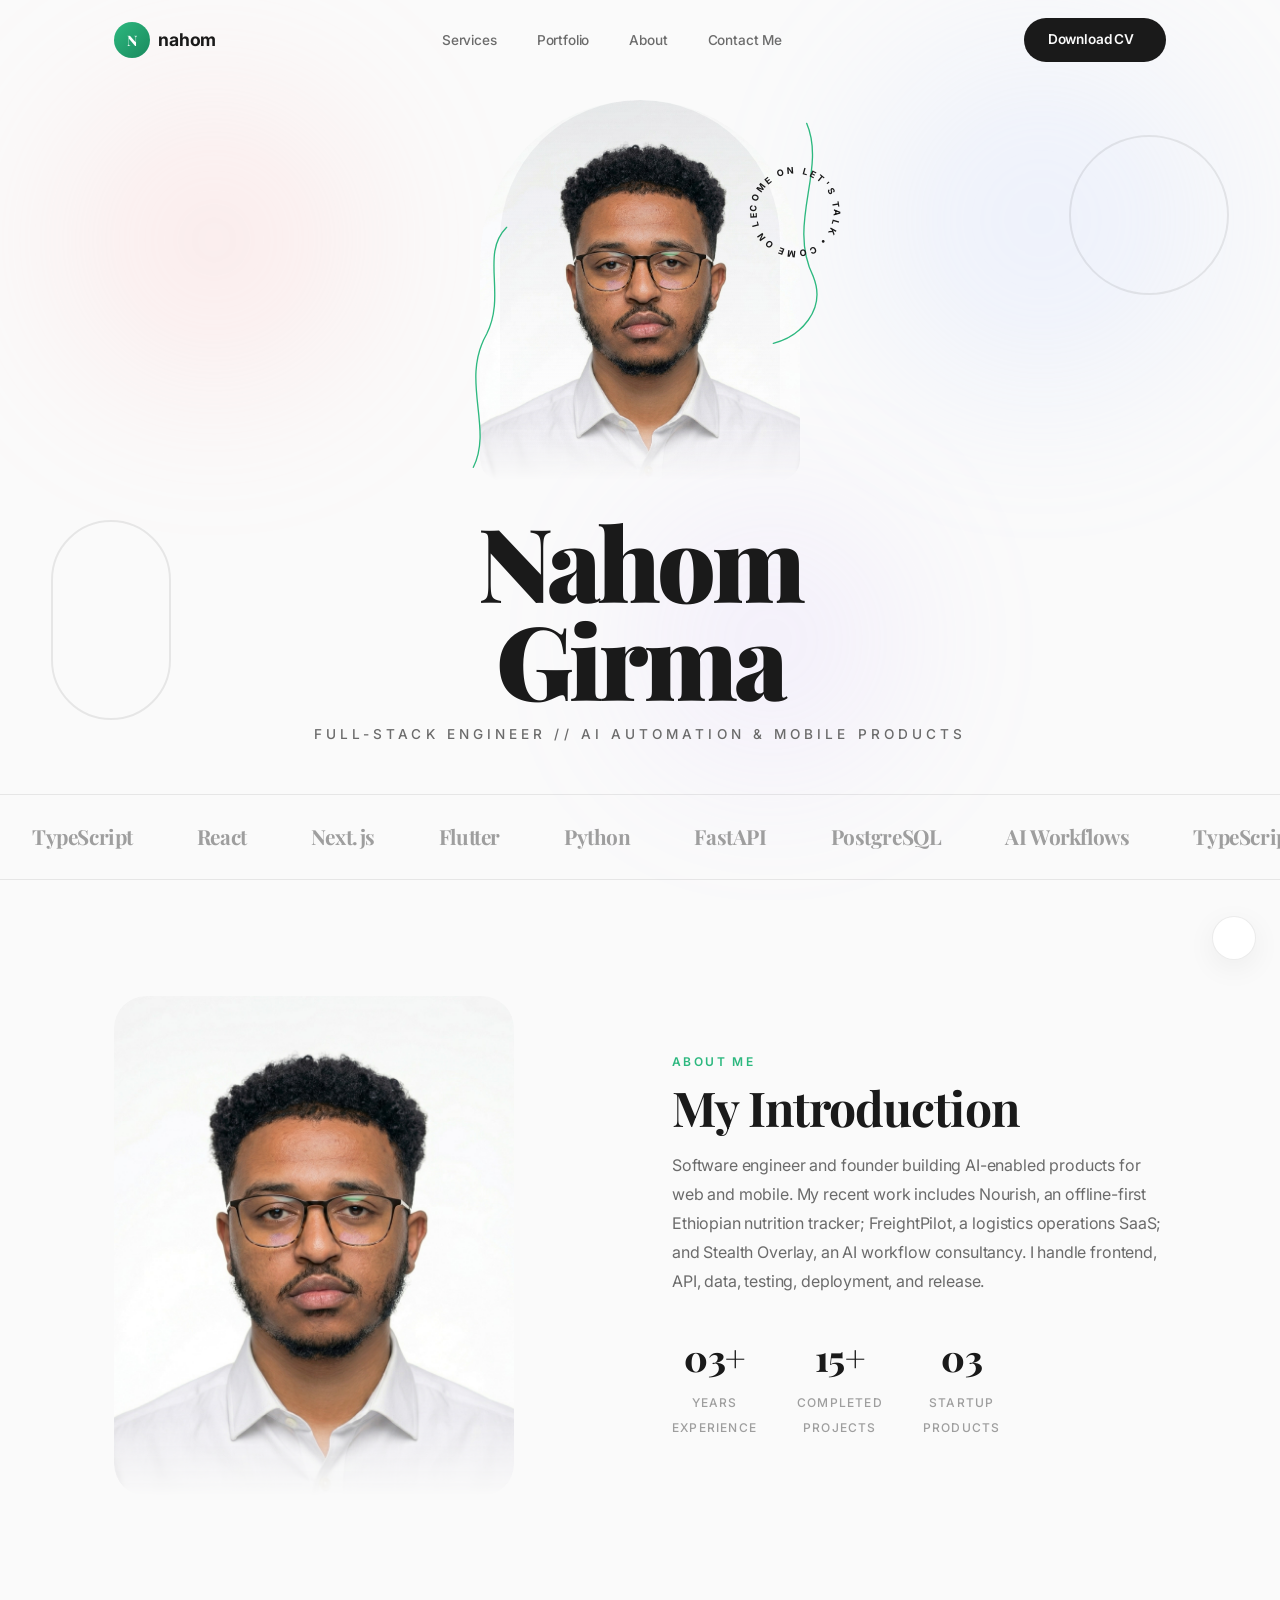
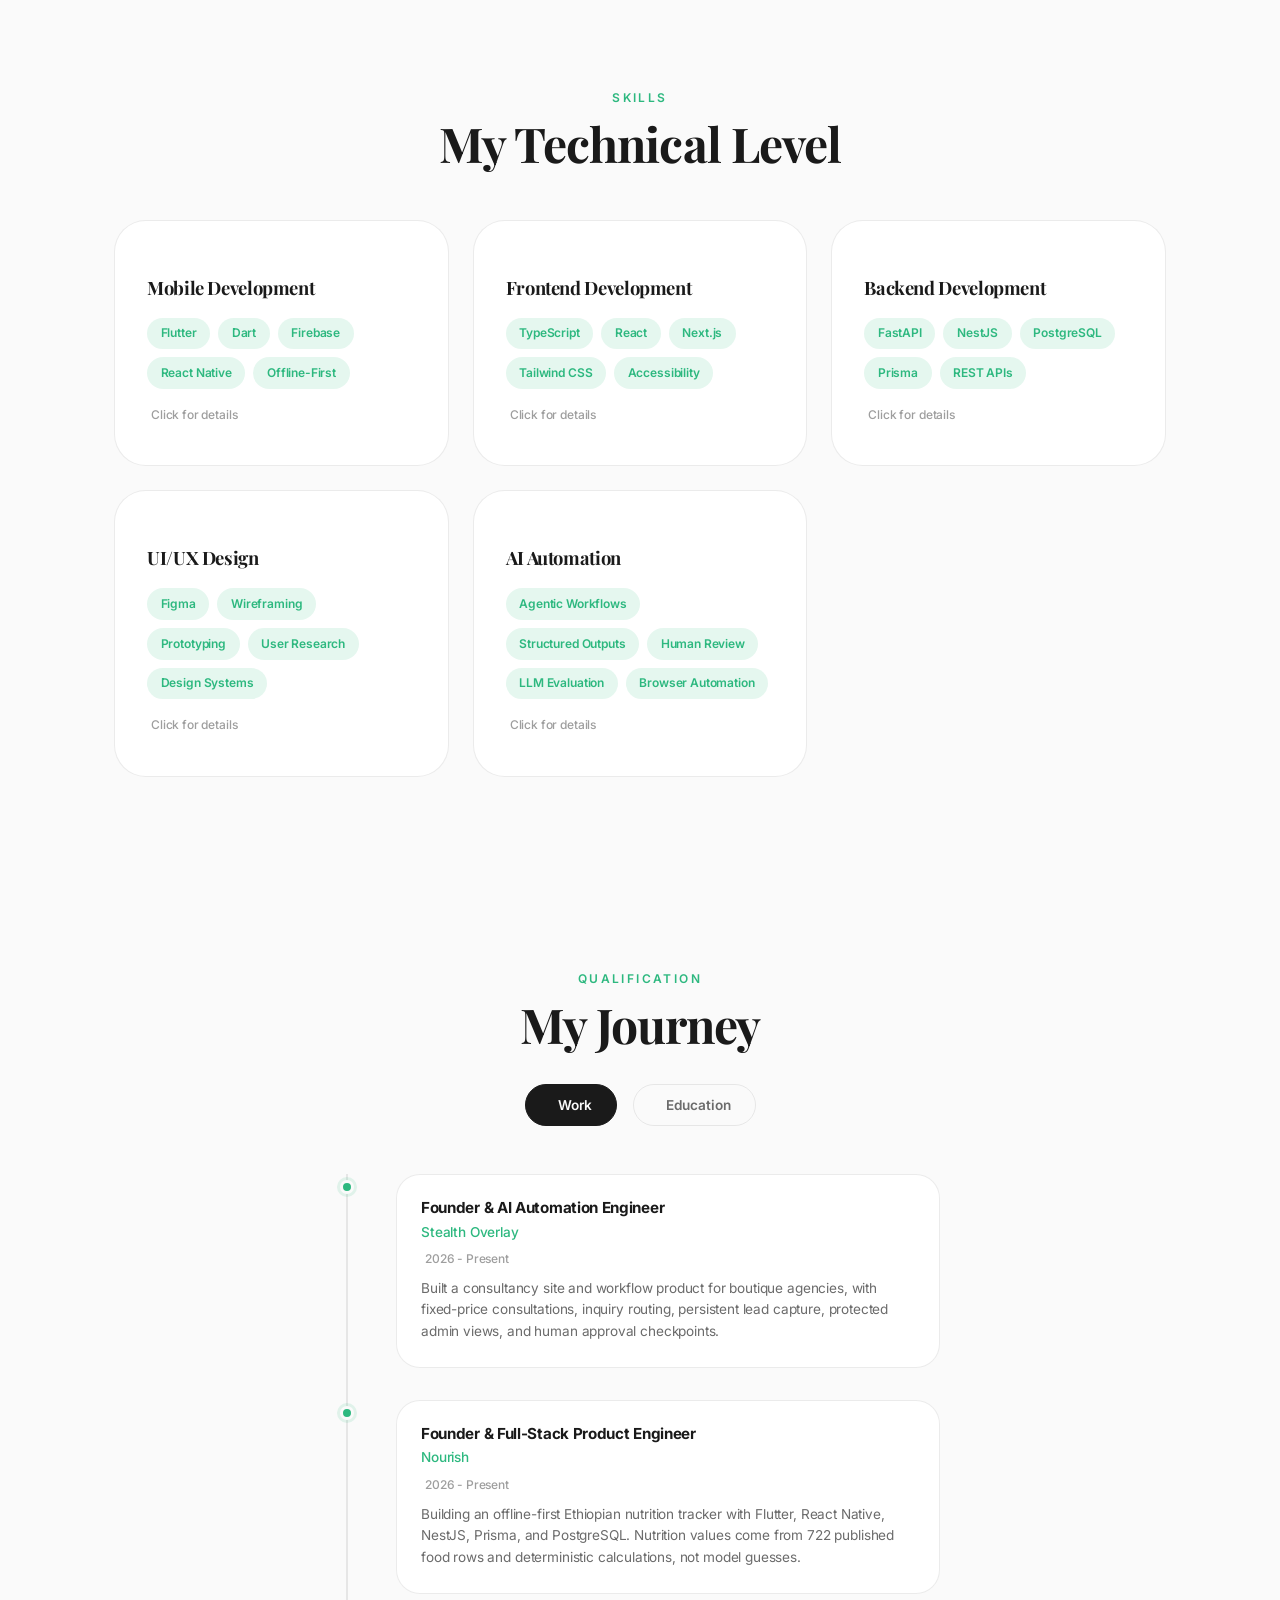
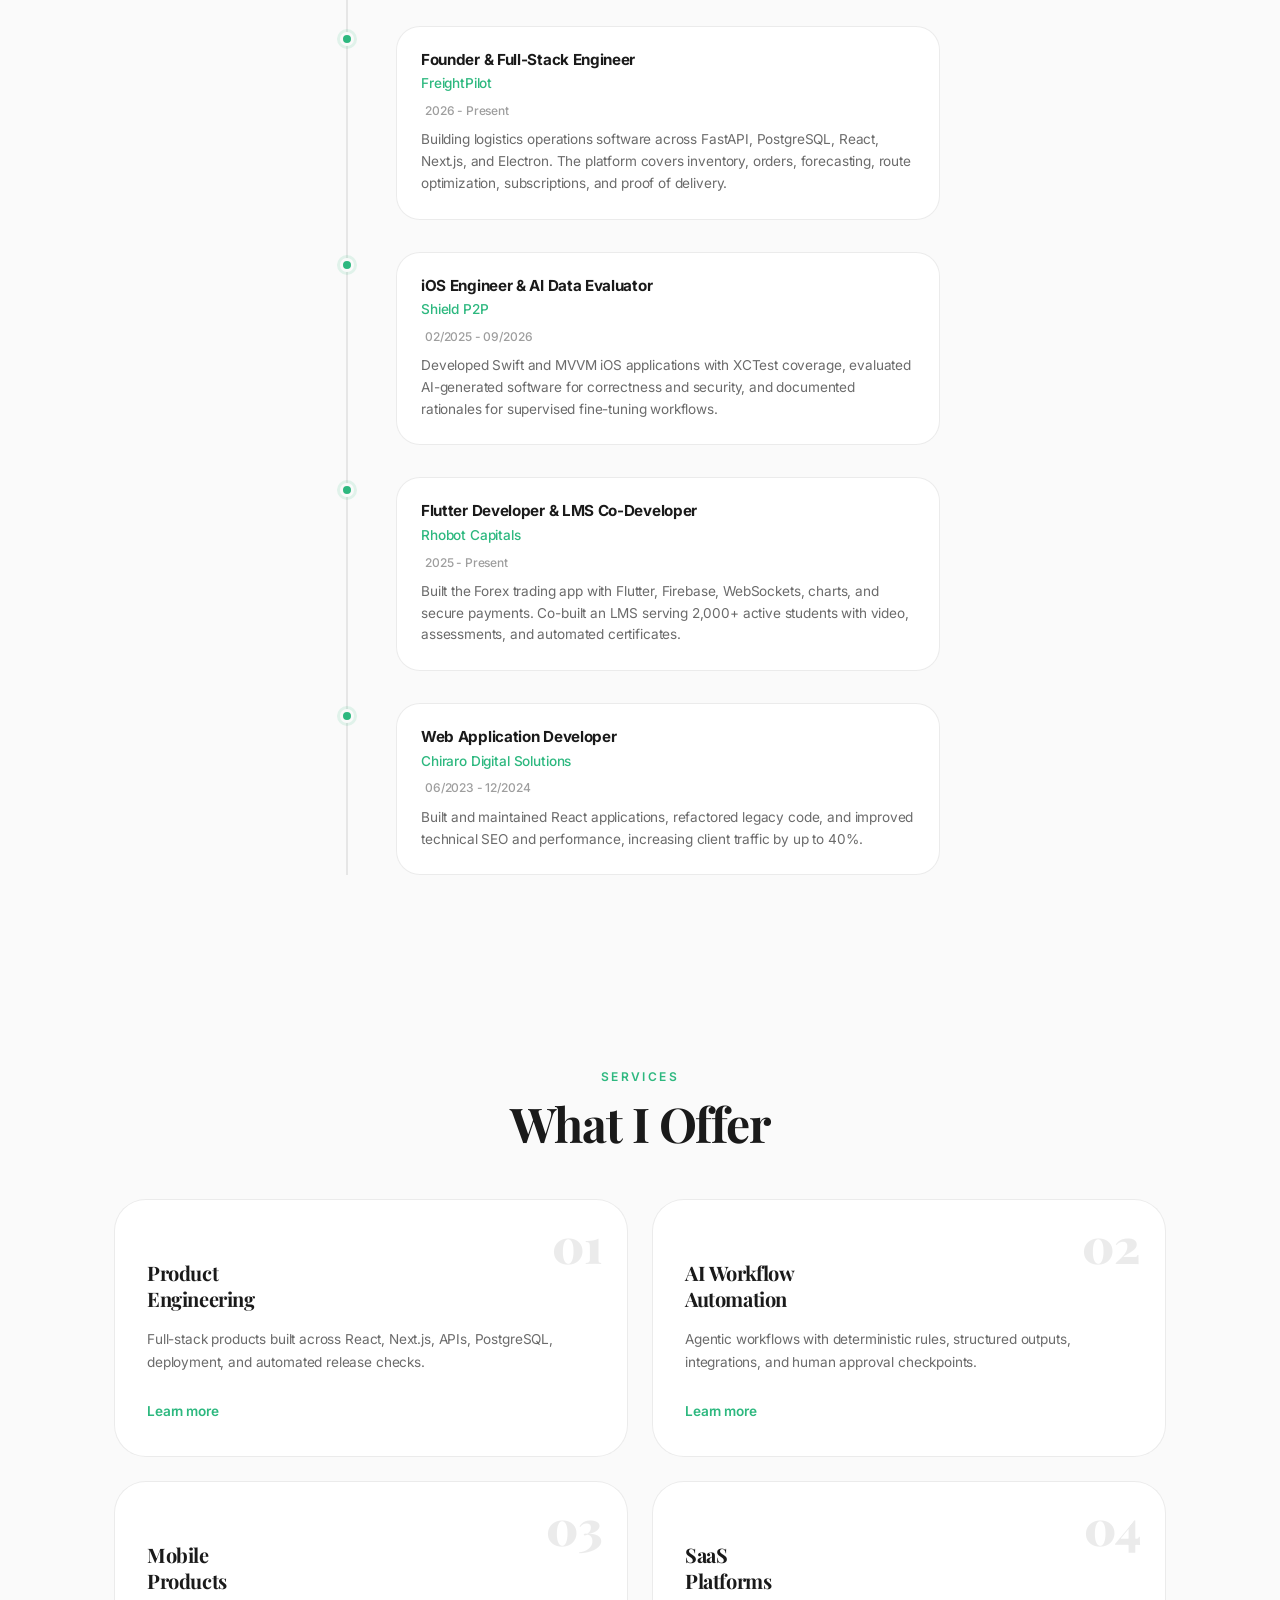
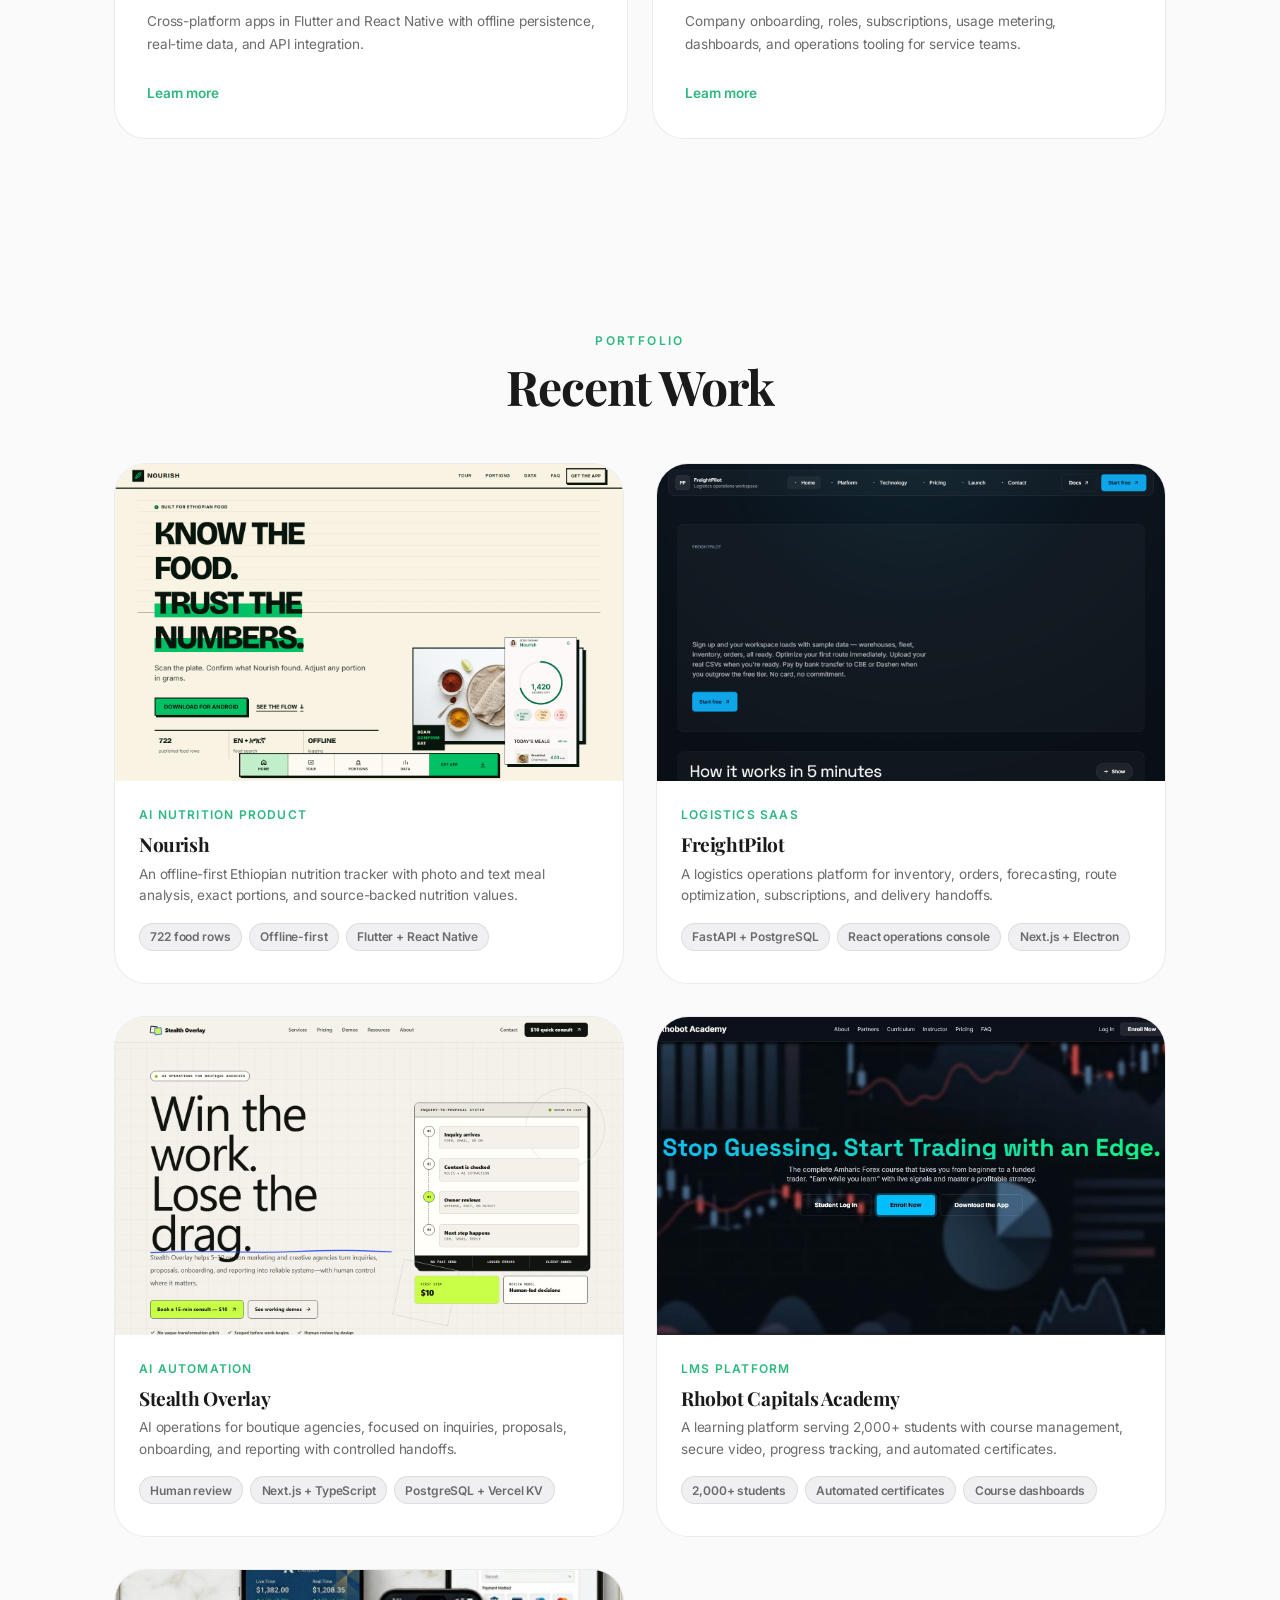
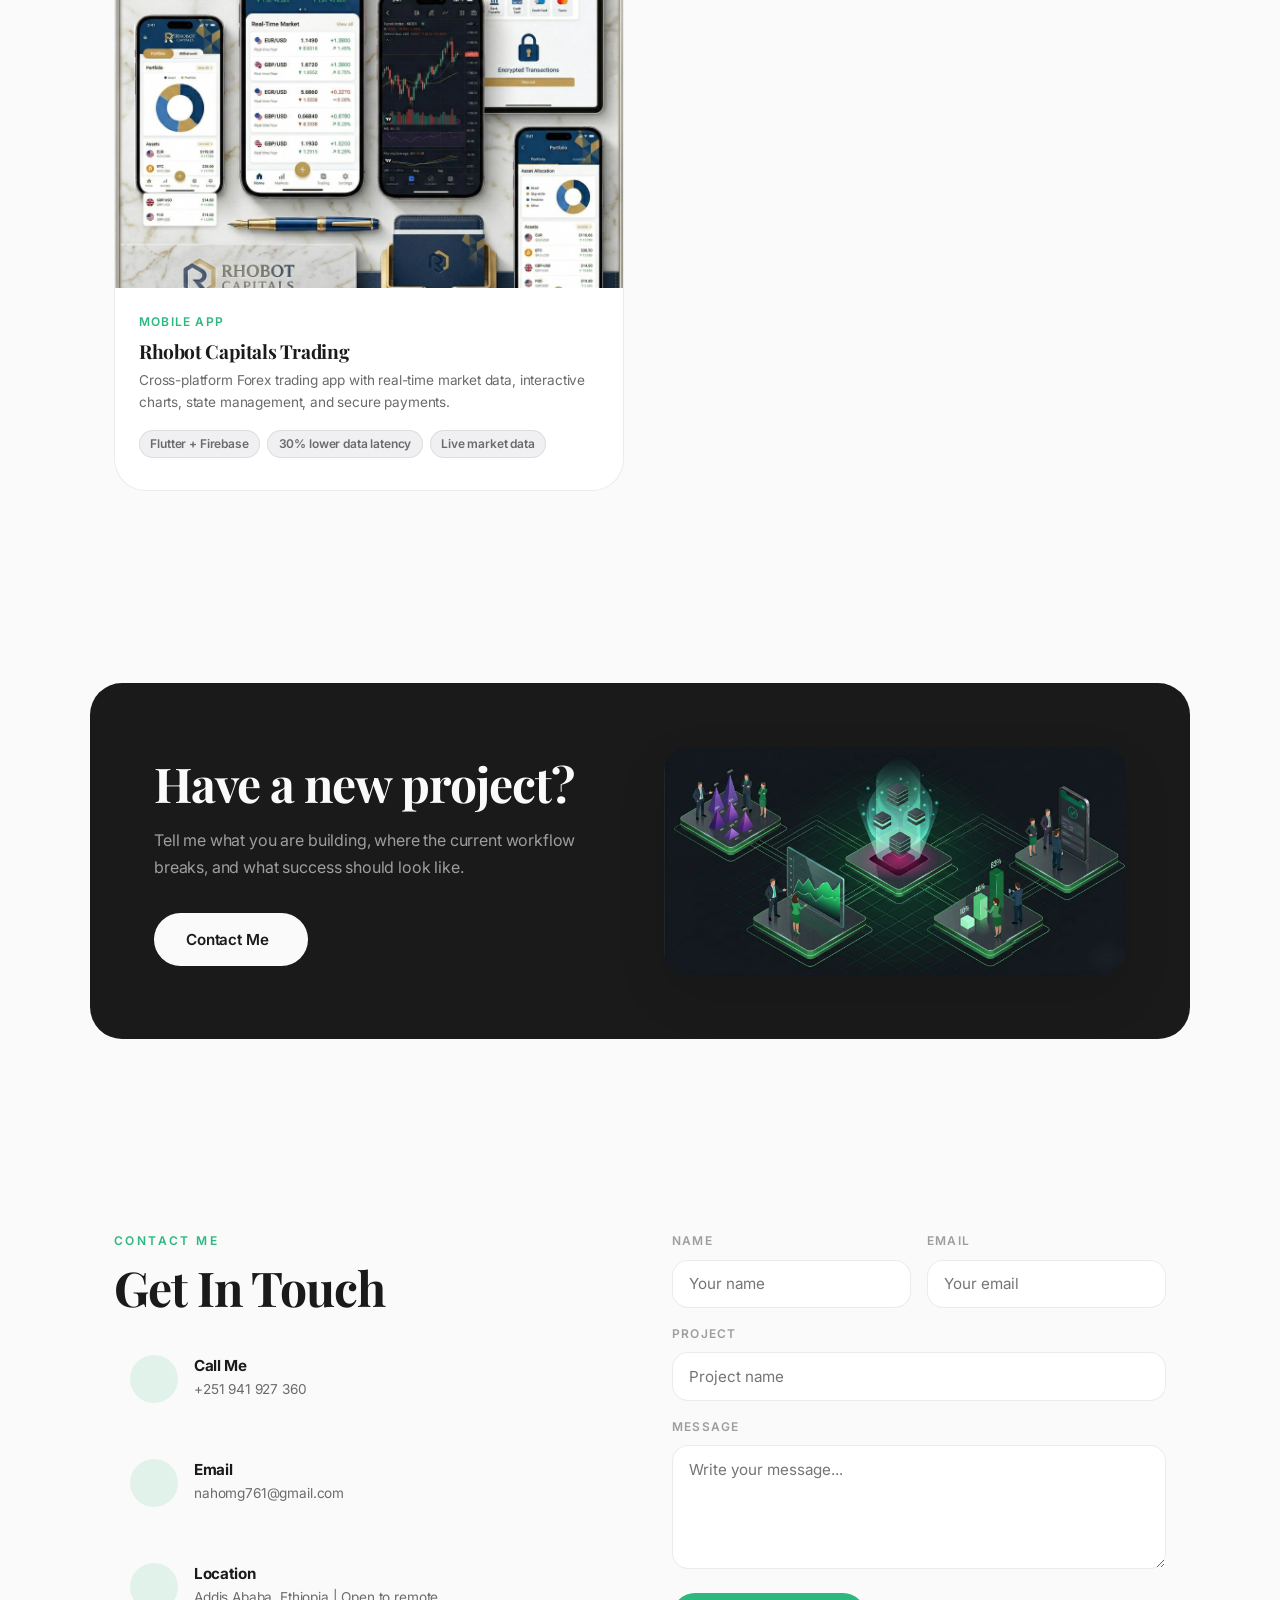
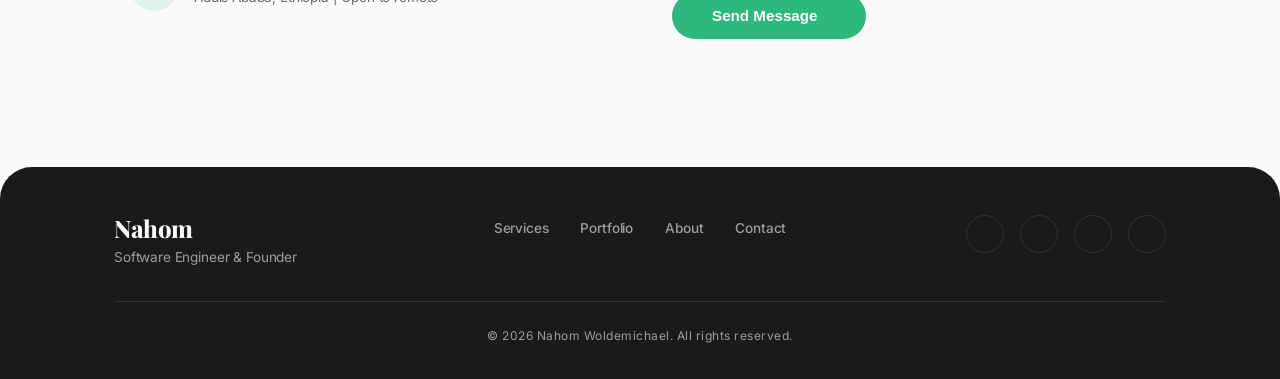
==== commit 3aafb607: "feat: refresh portfolio around product and AI work" ====
--- a/index.html
+++ b/index.html
@@ -3,8 +3,24 @@
 <head>
     <meta charset="UTF-8">
     <meta name="viewport" content="width=device-width, initial-scale=1.0">
-    <meta name="description" content="Nahom Girma — Flutter Developer & Software Engineer. Building beautiful cross-platform mobile apps.">
-    <title>Nahom Girma | Flutter Developer & Software Engineer</title>
+    <meta name="description" content="Nahom Girma is a software engineer and founder building full-stack, AI automation, and mobile products. Explore Nourish, FreightPilot, Stealth Overlay, and Rhobot.">
+    <title>Nahom Girma | Full-Stack, AI Automation &amp; Mobile Engineer</title>
+
+    <!-- Open Graph / Social Share -->
+    <meta property="og:type" content="website">
+    <meta property="og:url" content="https://nahomwoldemichael.vercel.app/">
+    <meta property="og:site_name" content="Nahom Girma | Portfolio">
+    <meta property="og:title" content="Nahom Girma | Full-Stack, AI Automation &amp; Mobile Engineer">
+    <meta property="og:description" content="Software engineer and founder building full-stack, AI automation, and mobile products.">
+    <meta property="og:image" content="https://nahomwoldemichael.vercel.app/assets/img/og-image-v2.png">
+    <meta property="og:image:width" content="1200">
+    <meta property="og:image:height" content="630">
+    <meta property="og:image:alt" content="Nahom Girma, software engineer and founder">
+    <meta name="twitter:card" content="summary_large_image">
+    <meta name="twitter:title" content="Nahom Girma | Full-Stack, AI Automation &amp; Mobile Engineer">
+    <meta name="twitter:description" content="Software engineer and founder building full-stack, AI automation, and mobile products.">
+    <meta name="twitter:image" content="https://nahomwoldemichael.vercel.app/assets/img/og-image-v2.png">
+    <link rel="icon" type="image/svg+xml" href="assets/img/favicon.svg">
 
     <!-- Fonts -->
     <link rel="preconnect" href="https://fonts.googleapis.com">
@@ -18,6 +34,7 @@
     <link rel="stylesheet" href="style.css">
 </head>
 <body>
+    <a href="#main-content" class="skip-link">Skip to main content</a>
 
     <!-- ==================== HEADER / NAV ==================== -->
     <header class="header" id="header">
@@ -34,22 +51,26 @@
                     <li class="nav__item"><a href="#about" class="nav__link">About</a></li>
                     <li class="nav__item"><a href="#contact" class="nav__link">Contact Me</a></li>
                 </ul>
-                <i class="uil uil-times nav__close" id="nav-close"></i>
+                <button type="button" class="nav__close" id="nav-close" aria-label="Close navigation">
+                    <i class="uil uil-times"></i>
+                </button>
             </div>
 
             <div class="nav__actions">
-                <i class="uil uil-moon change-theme" id="theme-button"></i>
-                <a href="assets/pdf/Nahom CV.pdf" download class="nav__cta" id="download-cv-btn">
+                <button type="button" class="change-theme" id="theme-button" aria-label="Toggle color theme">
+                    <i class="uil uil-moon"></i>
+                </button>
+                <a href="assets/pdf/Nahom_Girma_Woldemichael_Resume.pdf" download class="nav__cta" id="download-cv-btn">
                     Download CV <i class="uil uil-download-alt"></i>
                 </a>
-                <div class="nav__toggle" id="nav-toggle">
+                <button type="button" class="nav__toggle" id="nav-toggle" aria-label="Open navigation" aria-controls="nav-menu" aria-expanded="false">
                     <i class="uil uil-bars"></i>
-                </div>
+                </button>
             </div>
         </nav>
     </header>
 
-    <main class="main">
+    <main class="main" id="main-content">
 
         <!-- ==================== HERO ==================== -->
         <section class="hero" id="home">
@@ -84,7 +105,7 @@
                         <path d="M50,380 C80,320 30,250 70,180 C100,120 60,60 100,20" stroke="#2DB87F" stroke-width="2" fill="none" stroke-linecap="round"/>
                     </svg>
                     <!-- Profile photo -->
-                    <img src="assets/img/about.jpg" alt="Nahom Girma - Flutter Developer" class="hero__photo" width="400" height="500" fetchpriority="high">
+                    <img src="assets/img/about.jpg" alt="Nahom Girma, software engineer and founder" class="hero__photo" width="400" height="500" fetchpriority="high">
 
                     <!-- Rotating "Let's Talk" badge -->
                     <div class="hero__badge" id="hero-badge">
@@ -102,7 +123,7 @@
 
                 <div class="hero__info">
                     <h1 class="hero__name">Nahom<br>Girma</h1>
-                    <p class="hero__title">FLUTTER DEVELOPER // SOFTWARE ENGINEER</p>
+                    <p class="hero__title">FULL-STACK ENGINEER // AI AUTOMATION &amp; MOBILE PRODUCTS</p>
                 </div>
             </div>
 
@@ -114,24 +135,24 @@
             <div class="hero__logos">
                 <div class="hero__logos-track">
                     <div class="hero__logos-slide">
+                        <span class="hero__logo-item">TypeScript</span>
+                        <span class="hero__logo-item">React</span>
+                        <span class="hero__logo-item">Next.js</span>
                         <span class="hero__logo-item">Flutter</span>
-                        <span class="hero__logo-item">Dart</span>
-                        <span class="hero__logo-item">Firebase</span>
+                        <span class="hero__logo-item">Python</span>
+                        <span class="hero__logo-item">FastAPI</span>
+                        <span class="hero__logo-item">PostgreSQL</span>
+                        <span class="hero__logo-item">AI Workflows</span>
+                    </div>
+                    <div class="hero__logos-slide" aria-hidden="true">
+                        <span class="hero__logo-item">TypeScript</span>
                         <span class="hero__logo-item">React</span>
-                        <span class="hero__logo-item">Node.js</span>
+                        <span class="hero__logo-item">Next.js</span>
+                        <span class="hero__logo-item">Flutter</span>
                         <span class="hero__logo-item">Python</span>
-                        <span class="hero__logo-item">Figma</span>
-                        <span class="hero__logo-item">Git</span>
-                    </div>
-                    <div class="hero__logos-slide" aria-hidden="true">
-                        <span class="hero__logo-item">Flutter</span>
-                        <span class="hero__logo-item">Dart</span>
-                        <span class="hero__logo-item">Firebase</span>
-                        <span class="hero__logo-item">React</span>
-                        <span class="hero__logo-item">Node.js</span>
-                        <span class="hero__logo-item">Python</span>
-                        <span class="hero__logo-item">Figma</span>
-                        <span class="hero__logo-item">Git</span>
+                        <span class="hero__logo-item">FastAPI</span>
+                        <span class="hero__logo-item">PostgreSQL</span>
+                        <span class="hero__logo-item">AI Workflows</span>
                     </div>
                 </div>
             </div>
@@ -147,7 +168,7 @@
                     <span class="section__subtitle">About Me</span>
                     <h2 class="section__title">My Introduction</h2>
                     <p class="about__description">
-                        Flutter developer with extensive knowledge and experience in mobile technologies, cross-platform app development, UI/UX design, and creating complex digital platforms, delivering quality work.
+                        Software engineer and founder building AI-enabled products for web and mobile. My recent work includes Nourish, an offline-first Ethiopian nutrition tracker; FreightPilot, a logistics operations SaaS; and Stealth Overlay, an AI workflow consultancy. I handle frontend, API, data, testing, deployment, and release.
                     </p>
                     <div class="about__stats">
                         <div class="about__stat">
@@ -159,8 +180,8 @@
                             <span class="about__stat-label">Completed<br>Projects</span>
                         </div>
                         <div class="about__stat">
-                            <span class="about__stat-number">02</span>
-                            <span class="about__stat-label">Companies<br>Worked</span>
+                            <span class="about__stat-number">03</span>
+                            <span class="about__stat-label">Startup<br>Products</span>
                         </div>
                     </div>
                 </div>
@@ -175,43 +196,43 @@
                     <h2 class="section__title">My Technical Level</h2>
                 </div>
                 <div class="skills__grid">
-                    <div class="skills__card reveal" data-skill="mobile">
+                    <div class="skills__card reveal" data-skill="mobile" role="button" tabindex="0" aria-controls="skill-modal-mobile" aria-label="View mobile development details">
                         <i class="uil uil-mobile-android skills__card-icon"></i>
                         <h3 class="skills__card-title">Mobile Development</h3>
                         <div class="skills__tags">
                             <span class="skills__tag">Flutter</span>
                             <span class="skills__tag">Dart</span>
                             <span class="skills__tag">Firebase</span>
-                            <span class="skills__tag">REST APIs</span>
-                            <span class="skills__tag">State Management</span>
+                            <span class="skills__tag">React Native</span>
+                            <span class="skills__tag">Offline-First</span>
                         </div>
                         <span class="skills__card-hint"><i class="uil uil-expand-arrows-alt"></i> Click for details</span>
                     </div>
-                    <div class="skills__card reveal" data-skill="frontend">
+                    <div class="skills__card reveal" data-skill="frontend" role="button" tabindex="0" aria-controls="skill-modal-frontend" aria-label="View frontend development details">
                         <i class="uil uil-brackets-curly skills__card-icon"></i>
                         <h3 class="skills__card-title">Frontend Development</h3>
                         <div class="skills__tags">
-                            <span class="skills__tag">HTML</span>
-                            <span class="skills__tag">CSS</span>
-                            <span class="skills__tag">JavaScript</span>
+                            <span class="skills__tag">TypeScript</span>
                             <span class="skills__tag">React</span>
-                            <span class="skills__tag">Responsive Design</span>
+                            <span class="skills__tag">Next.js</span>
+                            <span class="skills__tag">Tailwind CSS</span>
+                            <span class="skills__tag">Accessibility</span>
                         </div>
                         <span class="skills__card-hint"><i class="uil uil-expand-arrows-alt"></i> Click for details</span>
                     </div>
-                    <div class="skills__card reveal" data-skill="backend">
+                    <div class="skills__card reveal" data-skill="backend" role="button" tabindex="0" aria-controls="skill-modal-backend" aria-label="View backend development details">
                         <i class="uil uil-server-network skills__card-icon"></i>
                         <h3 class="skills__card-title">Backend Development</h3>
                         <div class="skills__tags">
-                            <span class="skills__tag">Python</span>
-                            <span class="skills__tag">Node.js</span>
-                            <span class="skills__tag">PHP</span>
-                            <span class="skills__tag">Databases</span>
-                            <span class="skills__tag">API Design</span>
+                            <span class="skills__tag">FastAPI</span>
+                            <span class="skills__tag">NestJS</span>
+                            <span class="skills__tag">PostgreSQL</span>
+                            <span class="skills__tag">Prisma</span>
+                            <span class="skills__tag">REST APIs</span>
                         </div>
                         <span class="skills__card-hint"><i class="uil uil-expand-arrows-alt"></i> Click for details</span>
                     </div>
-                    <div class="skills__card reveal" data-skill="uiux">
+                    <div class="skills__card reveal" data-skill="uiux" role="button" tabindex="0" aria-controls="skill-modal-uiux" aria-label="View UI and UX design details">
                         <i class="uil uil-palette skills__card-icon"></i>
                         <h3 class="skills__card-title">UI/UX Design</h3>
                         <div class="skills__tags">
@@ -223,12 +244,24 @@
                         </div>
                         <span class="skills__card-hint"><i class="uil uil-expand-arrows-alt"></i> Click for details</span>
                     </div>
+                    <div class="skills__card reveal" data-skill="ai" role="button" tabindex="0" aria-controls="skill-modal-ai" aria-label="View AI automation details">
+                        <i class="uil uil-robot skills__card-icon"></i>
+                        <h3 class="skills__card-title">AI Automation</h3>
+                        <div class="skills__tags">
+                            <span class="skills__tag">Agentic Workflows</span>
+                            <span class="skills__tag">Structured Outputs</span>
+                            <span class="skills__tag">Human Review</span>
+                            <span class="skills__tag">LLM Evaluation</span>
+                            <span class="skills__tag">Browser Automation</span>
+                        </div>
+                        <span class="skills__card-hint"><i class="uil uil-expand-arrows-alt"></i> Click for details</span>
+                    </div>
                 </div>
 
                 <!-- Skill Modals -->
-                <div class="skill-modal" id="skill-modal-mobile">
+                <div class="skill-modal" id="skill-modal-mobile" role="dialog" aria-modal="true" aria-label="Mobile development details" aria-hidden="true">
                     <div class="skill-modal__content">
-                        <button class="skill-modal__close"><i class="uil uil-times"></i></button>
+                        <button type="button" class="skill-modal__close" aria-label="Close mobile development details"><i class="uil uil-times"></i></button>
                         <i class="uil uil-mobile-android skill-modal__icon"></i>
                         <h3 class="skill-modal__title">Mobile Development</h3>
                         <p class="skill-modal__desc">With over 3 years of hands-on experience, I specialize in building high-performance, cross-platform mobile applications using <strong>Flutter</strong> and <strong>Dart</strong>. My expertise spans the full mobile development lifecycle — from UI/UX implementation to backend integration.</p>
@@ -240,9 +273,9 @@
                         </ul>
                     </div>
                 </div>
-                <div class="skill-modal" id="skill-modal-frontend">
+                <div class="skill-modal" id="skill-modal-frontend" role="dialog" aria-modal="true" aria-label="Frontend development details" aria-hidden="true">
                     <div class="skill-modal__content">
-                        <button class="skill-modal__close"><i class="uil uil-times"></i></button>
+                        <button type="button" class="skill-modal__close" aria-label="Close frontend development details"><i class="uil uil-times"></i></button>
                         <i class="uil uil-brackets-curly skill-modal__icon"></i>
                         <h3 class="skill-modal__title">Frontend Development</h3>
                         <p class="skill-modal__desc">I craft responsive, accessible, and visually polished web interfaces. From semantic HTML to modern JavaScript frameworks, I deliver frontend experiences that are fast, beautiful, and user-friendly.</p>
@@ -254,9 +287,9 @@
                         </ul>
                     </div>
                 </div>
-                <div class="skill-modal" id="skill-modal-backend">
+                <div class="skill-modal" id="skill-modal-backend" role="dialog" aria-modal="true" aria-label="Backend development details" aria-hidden="true">
                     <div class="skill-modal__content">
-                        <button class="skill-modal__close"><i class="uil uil-times"></i></button>
+                        <button type="button" class="skill-modal__close" aria-label="Close backend development details"><i class="uil uil-times"></i></button>
                         <i class="uil uil-server-network skill-modal__icon"></i>
                         <h3 class="skill-modal__title">Backend Development</h3>
                         <p class="skill-modal__desc">I design and build robust server-side architectures that power reliable, scalable applications. From RESTful API design to database management, I handle the full backend stack.</p>
@@ -269,9 +302,9 @@
                         </ul>
                     </div>
                 </div>
-                <div class="skill-modal" id="skill-modal-uiux">
+                <div class="skill-modal" id="skill-modal-uiux" role="dialog" aria-modal="true" aria-label="UI and UX design details" aria-hidden="true">
                     <div class="skill-modal__content">
-                        <button class="skill-modal__close"><i class="uil uil-times"></i></button>
+                        <button type="button" class="skill-modal__close" aria-label="Close UI and UX design details"><i class="uil uil-times"></i></button>
                         <i class="uil uil-palette skill-modal__icon"></i>
                         <h3 class="skill-modal__title">UI/UX Design</h3>
                         <p class="skill-modal__desc">I create intuitive, user-centered designs that balance aesthetics with usability. From initial research and wireframes to polished, production-ready prototypes, I ensure every interface is thoughtful, accessible, and visually engaging.</p>
@@ -283,6 +316,20 @@
                         </ul>
                     </div>
                 </div>
+                <div class="skill-modal" id="skill-modal-ai" role="dialog" aria-modal="true" aria-label="AI automation details" aria-hidden="true">
+                    <div class="skill-modal__content">
+                        <button type="button" class="skill-modal__close" aria-label="Close AI automation details"><i class="uil uil-times"></i></button>
+                        <i class="uil uil-robot skill-modal__icon"></i>
+                        <h3 class="skill-modal__title">AI Automation</h3>
+                        <p class="skill-modal__desc">I design AI-assisted workflows around a real operational problem, then keep deterministic rules and human approval where the system needs accountability.</p>
+                        <ul class="skill-modal__list">
+                            <li><strong>Workflow design</strong> - Map inputs, exceptions, owners, approval points, and a measurable outcome before choosing a model or tool.</li>
+                            <li><strong>Structured outputs</strong> - Validate AI responses with schemas and deterministic business logic instead of parsing free-form prose.</li>
+                            <li><strong>Human review</strong> - Keep customer-facing messages, commercial decisions, and sensitive updates behind a named reviewer.</li>
+                            <li><strong>Testing and observability</strong> - Cover normal cases, missing data, provider failures, and handoffs before real work depends on the workflow.</li>
+                        </ul>
+                    </div>
+                </div>
             </div>
         </section>
 
@@ -308,37 +355,55 @@
                         <div class="qualification__item reveal">
                             <div class="qualification__dot"></div>
                             <div class="qualification__card">
-                                <h3>Fulltime Flutter Developer</h3>
+                                <h3>Founder &amp; AI Automation Engineer</h3>
+                                <span class="qualification__company">Stealth Overlay</span>
+                                <span class="qualification__date"><i class="uil uil-calendar-alt"></i> 2026 - Present</span>
+                                <p class="qualification__desc">Built a consultancy site and workflow product for boutique agencies, with fixed-price consultations, inquiry routing, persistent lead capture, protected admin views, and human approval checkpoints.</p>
+                            </div>
+                        </div>
+                        <div class="qualification__item reveal">
+                            <div class="qualification__dot"></div>
+                            <div class="qualification__card">
+                                <h3>Founder &amp; Full-Stack Product Engineer</h3>
+                                <span class="qualification__company">Nourish</span>
+                                <span class="qualification__date"><i class="uil uil-calendar-alt"></i> 2026 - Present</span>
+                                <p class="qualification__desc">Building an offline-first Ethiopian nutrition tracker with Flutter, React Native, NestJS, Prisma, and PostgreSQL. Nutrition values come from 722 published food rows and deterministic calculations, not model guesses.</p>
+                            </div>
+                        </div>
+                        <div class="qualification__item reveal">
+                            <div class="qualification__dot"></div>
+                            <div class="qualification__card">
+                                <h3>Founder &amp; Full-Stack Engineer</h3>
+                                <span class="qualification__company">FreightPilot</span>
+                                <span class="qualification__date"><i class="uil uil-calendar-alt"></i> 2026 - Present</span>
+                                <p class="qualification__desc">Building logistics operations software across FastAPI, PostgreSQL, React, Next.js, and Electron. The platform covers inventory, orders, forecasting, route optimization, subscriptions, and proof of delivery.</p>
+                            </div>
+                        </div>
+                        <div class="qualification__item reveal">
+                            <div class="qualification__dot"></div>
+                            <div class="qualification__card">
+                                <h3>iOS Engineer &amp; AI Data Evaluator</h3>
+                                <span class="qualification__company">Shield P2P</span>
+                                <span class="qualification__date"><i class="uil uil-calendar-alt"></i> 02/2025 - 09/2026</span>
+                                <p class="qualification__desc">Developed Swift and MVVM iOS applications with XCTest coverage, evaluated AI-generated software for correctness and security, and documented rationales for supervised fine-tuning workflows.</p>
+                            </div>
+                        </div>
+                        <div class="qualification__item reveal">
+                            <div class="qualification__dot"></div>
+                            <div class="qualification__card">
+                                <h3>Flutter Developer &amp; LMS Co-Developer</h3>
                                 <span class="qualification__company">Rhobot Capitals</span>
-                                <span class="qualification__date"><i class="uil uil-calendar-alt"></i> 2025 — Present</span>
-                                <p class="qualification__desc">Developing and maintaining the Rhobot Capitals Forex trading mobile application. Building real-time market data features, chart integrations, and secure payment flows using Flutter, Dart, and Firebase.</p>
-                            </div>
-                        </div>
-                        <div class="qualification__item reveal">
-                            <div class="qualification__dot"></div>
-                            <div class="qualification__card">
-                                <h3>LMS Co-Developer</h3>
-                                <span class="qualification__company">rhobotcapitals.com Academy</span>
-                                <span class="qualification__date"><i class="uil uil-calendar-alt"></i> 2025 — Present</span>
-                                <p class="qualification__desc">Co-built an end-to-end Learning Management System from scratch. Implemented course management, video streaming, student dashboards, progress tracking, and certificate generation for the academy platform.</p>
-                            </div>
-                        </div>
-                        <div class="qualification__item reveal">
-                            <div class="qualification__dot"></div>
-                            <div class="qualification__card">
-                                <h3>Flutter App Developer</h3>
-                                <span class="qualification__company">Freelance / App Development</span>
-                                <span class="qualification__date"><i class="uil uil-calendar-alt"></i> 2022 — 2023</span>
-                                <p class="qualification__desc">Built multiple cross-platform mobile applications for clients including e-commerce, social media, and utility apps. Handled the full lifecycle from prototyping to deployment on App Store and Google Play.</p>
-                            </div>
-                        </div>
-                        <div class="qualification__item reveal">
-                            <div class="qualification__dot"></div>
-                            <div class="qualification__card">
-                                <h3>Freelance Website Builder</h3>
-                                <span class="qualification__company">Fiverr</span>
-                                <span class="qualification__date"><i class="uil uil-calendar-alt"></i> 2021 — 2022</span>
-                                <p class="qualification__desc">Delivered 10+ custom websites for international clients on Fiverr. Specialized in landing pages, portfolio sites, and small business websites using HTML, CSS, JavaScript, and WordPress.</p>
+                                <span class="qualification__date"><i class="uil uil-calendar-alt"></i> 2025 - Present</span>
+                                <p class="qualification__desc">Built the Forex trading app with Flutter, Firebase, WebSockets, charts, and secure payments. Co-built an LMS serving 2,000+ active students with video, assessments, and automated certificates.</p>
+                            </div>
+                        </div>
+                        <div class="qualification__item reveal">
+                            <div class="qualification__dot"></div>
+                            <div class="qualification__card">
+                                <h3>Web Application Developer</h3>
+                                <span class="qualification__company">Chiraro Digital Solutions</span>
+                                <span class="qualification__date"><i class="uil uil-calendar-alt"></i> 06/2023 - 12/2024</span>
+                                <p class="qualification__desc">Built and maintained React applications, refactored legacy code, and improved technical SEO and performance, increasing client traffic by up to 40%.</p>
                             </div>
                         </div>
                     </div>
@@ -353,6 +418,15 @@
                                 <span class="qualification__company">University of the People</span>
                                 <span class="qualification__date"><i class="uil uil-calendar-alt"></i> July 2023 — November 2025</span>
                                 <p class="qualification__desc">Completed a fully accredited online BS in Computer Science. Coursework covered data structures & algorithms, operating systems, software engineering, databases, networking, and discrete mathematics.</p>
+                            </div>
+                        </div>
+                        <div class="qualification__item reveal">
+                            <div class="qualification__dot"></div>
+                            <div class="qualification__card">
+                                <h3>Bachelor of Science in Chemical Engineering</h3>
+                                <span class="qualification__company">Addis Ababa Science and Technology University</span>
+                                <span class="qualification__date"><i class="uil uil-calendar-alt"></i> 2021 - 2025</span>
+                                <p class="qualification__desc">Engineering degree completed alongside the computer science and software engineering path.</p>
                             </div>
                         </div>
                         <div class="qualification__item reveal">
@@ -406,36 +480,36 @@
                 <div class="services__grid">
                     <div class="services__card reveal">
                         <div class="services__card-number">01</div>
-                        <i class="uil uil-apps services__card-icon"></i>
-                        <h3 class="services__card-title">App<br>Development</h3>
-                        <p class="services__card-desc">Cross-platform mobile apps with Flutter. Custom API integration. Smooth, pixel-perfect UX/UI.</p>
+                        <i class="uil uil-web-grid services__card-icon"></i>
+                        <h3 class="services__card-title">Product<br>Engineering</h3>
+                        <p class="services__card-desc">Full-stack products built across React, Next.js, APIs, PostgreSQL, deployment, and automated release checks.</p>
                         <a href="#contact" class="services__card-link">
                             Learn more <i class="uil uil-arrow-right"></i>
                         </a>
                     </div>
                     <div class="services__card reveal">
                         <div class="services__card-number">02</div>
-                        <i class="uil uil-arrow services__card-icon"></i>
-                        <h3 class="services__card-title">LMS<br>Development</h3>
-                        <p class="services__card-desc">Custom Learning Management Systems. Complete academic platform integration. Student/teacher dashboards.</p>
+                        <i class="uil uil-robot services__card-icon"></i>
+                        <h3 class="services__card-title">AI Workflow<br>Automation</h3>
+                        <p class="services__card-desc">Agentic workflows with deterministic rules, structured outputs, integrations, and human approval checkpoints.</p>
                         <a href="#contact" class="services__card-link">
                             Learn more <i class="uil uil-arrow-right"></i>
                         </a>
                     </div>
                     <div class="services__card reveal">
                         <div class="services__card-number">03</div>
-                        <i class="uil uil-web-grid services__card-icon"></i>
-                        <h3 class="services__card-title">Full-Stack<br>Development</h3>
-                        <p class="services__card-desc">Dynamic frontend interfaces. Secure backend architecture. Database management and integration.</p>
+                        <i class="uil uil-mobile-android services__card-icon"></i>
+                        <h3 class="services__card-title">Mobile<br>Products</h3>
+                        <p class="services__card-desc">Cross-platform apps in Flutter and React Native with offline persistence, real-time data, and API integration.</p>
                         <a href="#contact" class="services__card-link">
                             Learn more <i class="uil uil-arrow-right"></i>
                         </a>
                     </div>
                     <div class="services__card reveal">
                         <div class="services__card-number">04</div>
-                        <i class="uil uil-palette services__card-icon"></i>
-                        <h3 class="services__card-title">UI/UX<br>Design</h3>
-                        <p class="services__card-desc">User-centered interfaces designed in Figma. Wireframing, prototyping, and usability testing for seamless experiences.</p>
+                        <i class="uil uil-layer-group services__card-icon"></i>
+                        <h3 class="services__card-title">SaaS<br>Platforms</h3>
+                        <p class="services__card-desc">Company onboarding, roles, subscriptions, usage metering, dashboards, and operations tooling for service teams.</p>
                         <a href="#contact" class="services__card-link">
                             Learn more <i class="uil uil-arrow-right"></i>
                         </a>
@@ -454,9 +528,69 @@
                 <div class="portfolio__grid">
                     <div class="portfolio__card reveal">
                         <div class="portfolio__card-img">
-                            <img src="assets/img/website.jpg" alt="Rhobot Capitals LMS" width="600" height="400" loading="lazy" decoding="async">
+                            <img src="assets/img/projects/nourish.png" alt="Nourish Ethiopian nutrition tracker homepage" width="1440" height="900" loading="lazy" decoding="async">
                             <div class="portfolio__card-overlay">
-                                <a href="https://rhobotcapitals.com/" target="_blank" class="portfolio__card-btn">
+                                <a href="https://nourish-kylosonic.vercel.app/" target="_blank" rel="noopener noreferrer" class="portfolio__card-btn" aria-label="View the live Nourish product">
+                                    View Live Product <i class="uil uil-arrow-up-right"></i>
+                                </a>
+                            </div>
+                        </div>
+                        <div class="portfolio__card-info">
+                            <span class="portfolio__card-tag">AI Nutrition Product</span>
+                            <h3 class="portfolio__card-title">Nourish</h3>
+                            <p class="portfolio__card-desc">An offline-first Ethiopian nutrition tracker with photo and text meal analysis, exact portions, and source-backed nutrition values.</p>
+                            <div class="portfolio__card-tools" aria-label="Nourish technical highlights">
+                                <span>722 food rows</span>
+                                <span>Offline-first</span>
+                                <span>Flutter + React Native</span>
+                            </div>
+                        </div>
+                    </div>
+                    <div class="portfolio__card reveal">
+                        <div class="portfolio__card-img">
+                            <img src="assets/img/projects/freightpilot.png" alt="FreightPilot logistics software homepage" width="1440" height="900" loading="lazy" decoding="async">
+                            <div class="portfolio__card-overlay">
+                                <a href="https://product-web-chi.vercel.app/" target="_blank" rel="noopener noreferrer" class="portfolio__card-btn" aria-label="View the live FreightPilot product">
+                                    View Live Product <i class="uil uil-arrow-up-right"></i>
+                                </a>
+                            </div>
+                        </div>
+                        <div class="portfolio__card-info">
+                            <span class="portfolio__card-tag">Logistics SaaS</span>
+                            <h3 class="portfolio__card-title">FreightPilot</h3>
+                            <p class="portfolio__card-desc">A logistics operations platform for inventory, orders, forecasting, route optimization, subscriptions, and delivery handoffs.</p>
+                            <div class="portfolio__card-tools" aria-label="FreightPilot technical highlights">
+                                <span>FastAPI + PostgreSQL</span>
+                                <span>React operations console</span>
+                                <span>Next.js + Electron</span>
+                            </div>
+                        </div>
+                    </div>
+                    <div class="portfolio__card reveal">
+                        <div class="portfolio__card-img">
+                            <img src="assets/img/projects/stealth-overlay.png" alt="Stealth Overlay AI workflow consultancy homepage" width="1440" height="900" loading="lazy" decoding="async">
+                            <div class="portfolio__card-overlay">
+                                <a href="https://www.stealthoverlay.com/" target="_blank" rel="noopener noreferrer" class="portfolio__card-btn" aria-label="View the live Stealth Overlay product">
+                                    View Live Product <i class="uil uil-arrow-up-right"></i>
+                                </a>
+                            </div>
+                        </div>
+                        <div class="portfolio__card-info">
+                            <span class="portfolio__card-tag">AI Automation</span>
+                            <h3 class="portfolio__card-title">Stealth Overlay</h3>
+                            <p class="portfolio__card-desc">AI operations for boutique agencies, focused on inquiries, proposals, onboarding, and reporting with controlled handoffs.</p>
+                            <div class="portfolio__card-tools" aria-label="Stealth Overlay technical highlights">
+                                <span>Human review</span>
+                                <span>Next.js + TypeScript</span>
+                                <span>PostgreSQL + Vercel KV</span>
+                            </div>
+                        </div>
+                    </div>
+                    <div class="portfolio__card reveal">
+                        <div class="portfolio__card-img">
+                            <img src="assets/img/website.jpg" alt="Rhobot Capitals Academy learning platform" width="600" height="400" loading="lazy" decoding="async">
+                            <div class="portfolio__card-overlay">
+                                <a href="https://rhobotcapitals.com/" target="_blank" rel="noopener noreferrer" class="portfolio__card-btn" aria-label="View Rhobot Capitals Academy">
                                     View Project <i class="uil uil-arrow-up-right"></i>
                                 </a>
                             </div>
@@ -464,22 +598,32 @@
                         <div class="portfolio__card-info">
                             <span class="portfolio__card-tag">LMS Platform</span>
                             <h3 class="portfolio__card-title">Rhobot Capitals Academy</h3>
-                            <p class="portfolio__card-desc">A complete Learning Management Platform built from the ground up tailored for modern educational needs.</p>
+                            <p class="portfolio__card-desc">A learning platform serving 2,000+ students with course management, secure video, progress tracking, and automated certificates.</p>
+                            <div class="portfolio__card-tools" aria-label="Rhobot Academy highlights">
+                                <span>2,000+ students</span>
+                                <span>Automated certificates</span>
+                                <span>Course dashboards</span>
+                            </div>
                         </div>
                     </div>
                     <div class="portfolio__card reveal">
                         <div class="portfolio__card-img">
-                            <img src="assets/img/website2.jpg" alt="Rhobot Capitals Forex Trading App" width="600" height="400" loading="lazy" decoding="async">
+                            <img src="assets/img/website2.jpg" alt="Rhobot Capitals Forex trading application" width="600" height="400" loading="lazy" decoding="async">
                             <div class="portfolio__card-overlay">
-                                <a href="https://github.com/kylosonic" target="_blank" class="portfolio__card-btn">
-                                    View Project <i class="uil uil-arrow-up-right"></i>
+                                <a href="https://github.com/kylosonic" target="_blank" rel="noopener noreferrer" class="portfolio__card-btn" aria-label="View more mobile projects on GitHub">
+                                    View Projects <i class="uil uil-arrow-up-right"></i>
                                 </a>
                             </div>
                         </div>
                         <div class="portfolio__card-info">
                             <span class="portfolio__card-tag">Mobile App</span>
-                            <h3 class="portfolio__card-title">Rhobot Capitals Trading App</h3>
-                            <p class="portfolio__card-desc">Cross-platform Forex trading app built with Flutter featuring real-time market data, interactive charts, and secure payment integration.</p>
+                            <h3 class="portfolio__card-title">Rhobot Capitals Trading</h3>
+                            <p class="portfolio__card-desc">Cross-platform Forex trading app with real-time market data, interactive charts, state management, and secure payments.</p>
+                            <div class="portfolio__card-tools" aria-label="Rhobot trading highlights">
+                                <span>Flutter + Firebase</span>
+                                <span>30% lower data latency</span>
+                                <span>Live market data</span>
+                            </div>
                         </div>
                     </div>
                 </div>
@@ -491,7 +635,7 @@
             <div class="cta__container container reveal">
                 <div class="cta__data">
                     <h2 class="cta__title">Have a new project?</h2>
-                    <p class="cta__desc">Contact me now and get a modern, robust solution tailored to your needs.</p>
+                    <p class="cta__desc">Tell me what you are building, where the current workflow breaks, and what success should look like.</p>
                     <a href="#contact" class="cta__btn">
                         Contact Me <i class="uil uil-message"></i>
                     </a>
@@ -514,7 +658,7 @@
                             </div>
                             <div>
                                 <h3 class="contact__detail-title">Call Me</h3>
-                                <span class="contact__detail-value">+251941927360</span>
+                                <a class="contact__detail-value" href="tel:+251941927360">+251 941 927 360</a>
                             </div>
                         </div>
                         <div class="contact__detail">
@@ -523,7 +667,7 @@
                             </div>
                             <div>
                                 <h3 class="contact__detail-title">Email</h3>
-                                <span class="contact__detail-value">nahomg761@gmail.com</span>
+                                <a class="contact__detail-value" href="mailto:nahomg761@gmail.com">nahomg761@gmail.com</a>
                             </div>
                         </div>
                         <div class="contact__detail">
@@ -532,7 +676,7 @@
                             </div>
                             <div>
                                 <h3 class="contact__detail-title">Location</h3>
-                                <span class="contact__detail-value">Ethiopia — Addis Ababa, Lafto</span>
+                                <span class="contact__detail-value">Addis Ababa, Ethiopia | Open to remote</span>
                             </div>
                         </div>
                     </div>
@@ -571,7 +715,7 @@
             <div class="footer__top">
                 <div class="footer__brand">
                     <h2 class="footer__logo">Nahom</h2>
-                    <p class="footer__tagline">Flutter Developer</p>
+                    <p class="footer__tagline">Software Engineer &amp; Founder</p>
                 </div>
                 <ul class="footer__links">
                     <li><a href="#services" class="footer__link">Services</a></li>
@@ -586,10 +730,10 @@
                     <a href="https://t.me/kylosonic" target="_blank" class="footer__social" aria-label="Telegram">
                         <i class="uil uil-telegram-alt"></i>
                     </a>
-                    <a href="https://twitter.com/kylosonic" target="_blank" class="footer__social" aria-label="Twitter">
-                        <i class="uil uil-twitter-alt"></i>
+                    <a href="https://www.linkedin.com/in/nahomgwoldemichael" target="_blank" rel="noopener noreferrer" class="footer__social" aria-label="LinkedIn">
+                        <i class="uil uil-linkedin-alt"></i>
                     </a>
-                    <a href="https://github.com/kylosonic" target="_blank" class="footer__social" aria-label="GitHub">
+                    <a href="https://github.com/kylosonic" target="_blank" rel="noopener noreferrer" class="footer__social" aria-label="GitHub">
                         <i class="uil uil-github-alt"></i>
                     </a>
                 </div>
@@ -607,4 +751,4 @@
 
     <script src="main.js"></script>
 </body>
-</html>+</html>
--- a/style.css
+++ b/style.css
@@ -93,6 +93,24 @@
     overflow-x: hidden;
 }
 
+.skip-link {
+    position: fixed;
+    top: 1rem;
+    left: 1rem;
+    z-index: 2000;
+    padding: 0.75rem 1rem;
+    border-radius: var(--radius-sm);
+    background: var(--color-accent);
+    color: #07140f;
+    font-weight: 700;
+    transform: translateY(-180%);
+    transition: transform 0.2s ease;
+}
+
+.skip-link:focus {
+    transform: translateY(0);
+}
+
 h1,
 h2,
 h3,
@@ -115,6 +133,11 @@
     color: inherit;
 }
 
+:focus-visible {
+    outline: 3px solid var(--color-accent);
+    outline-offset: 3px;
+}
+
 img {
     max-width: 100%;
     height: auto;
@@ -266,6 +289,12 @@
 }
 
 .change-theme {
+    display: inline-flex;
+    align-items: center;
+    justify-content: center;
+    padding: 0;
+    border: 0;
+    background: transparent;
     font-size: 1.3rem;
     color: var(--color-text);
     cursor: pointer;
@@ -299,6 +328,9 @@
 
 .nav__toggle {
     display: none;
+    padding: 0;
+    border: 0;
+    background: transparent;
     font-size: 1.5rem;
     cursor: pointer;
     color: var(--color-text);
@@ -309,6 +341,9 @@
     position: absolute;
     top: 1.5rem;
     right: 1.5rem;
+    padding: 0;
+    border: 0;
+    background: transparent;
     font-size: 1.5rem;
     cursor: pointer;
     color: var(--color-text);
@@ -1040,7 +1075,7 @@
 
 .services__grid {
     display: grid;
-    grid-template-columns: repeat(3, 1fr);
+    grid-template-columns: repeat(2, 1fr);
     gap: 1.5rem;
 }
 
@@ -1125,6 +1160,8 @@
 }
 
 .portfolio__card {
+    display: flex;
+    flex-direction: column;
     border-radius: var(--radius-xl);
     overflow: hidden;
     background: var(--color-surface);
@@ -1132,7 +1169,8 @@
     transition: var(--transition);
 }
 
-.portfolio__card:hover {
+.portfolio__card:hover,
+.portfolio__card:focus-within {
     transform: translateY(-8px);
     box-shadow: var(--shadow-lg);
     border-color: transparent;
@@ -1166,7 +1204,8 @@
     transition: opacity 0.4s ease;
 }
 
-.portfolio__card:hover .portfolio__card-overlay {
+.portfolio__card:hover .portfolio__card-overlay,
+.portfolio__card:focus-within .portfolio__card-overlay {
     opacity: 1;
 }
 
@@ -1184,7 +1223,8 @@
     transform: translateY(15px);
 }
 
-.portfolio__card:hover .portfolio__card-btn {
+.portfolio__card:hover .portfolio__card-btn,
+.portfolio__card:focus-within .portfolio__card-btn {
     transform: translateY(0);
 }
 
@@ -1194,6 +1234,9 @@
 }
 
 .portfolio__card-info {
+    display: flex;
+    flex: 1;
+    flex-direction: column;
     padding: 1.5rem 1.5rem 2rem;
 }
 
@@ -1217,6 +1260,28 @@
     font-size: var(--fs-small);
     color: var(--color-text-secondary);
     line-height: 1.6;
+}
+
+.portfolio__card-tools {
+    display: flex;
+    flex-wrap: wrap;
+    gap: 0.45rem;
+    margin-top: auto;
+    padding-top: 1rem;
+}
+
+.portfolio__card-tools span {
+    display: inline-flex;
+    align-items: center;
+    min-height: 1.75rem;
+    padding: 0.25rem 0.65rem;
+    border: 1px solid var(--color-border);
+    border-radius: var(--radius-pill);
+    background: var(--color-bg-alt);
+    color: var(--color-text-secondary);
+    font-size: var(--fs-xs);
+    font-weight: 600;
+    line-height: 1.3;
 }
 
 /* ==================== CTA ==================== */
@@ -1723,4 +1788,4 @@
     .cta__container {
         padding: 2rem 1.5rem;
     }
-}+}
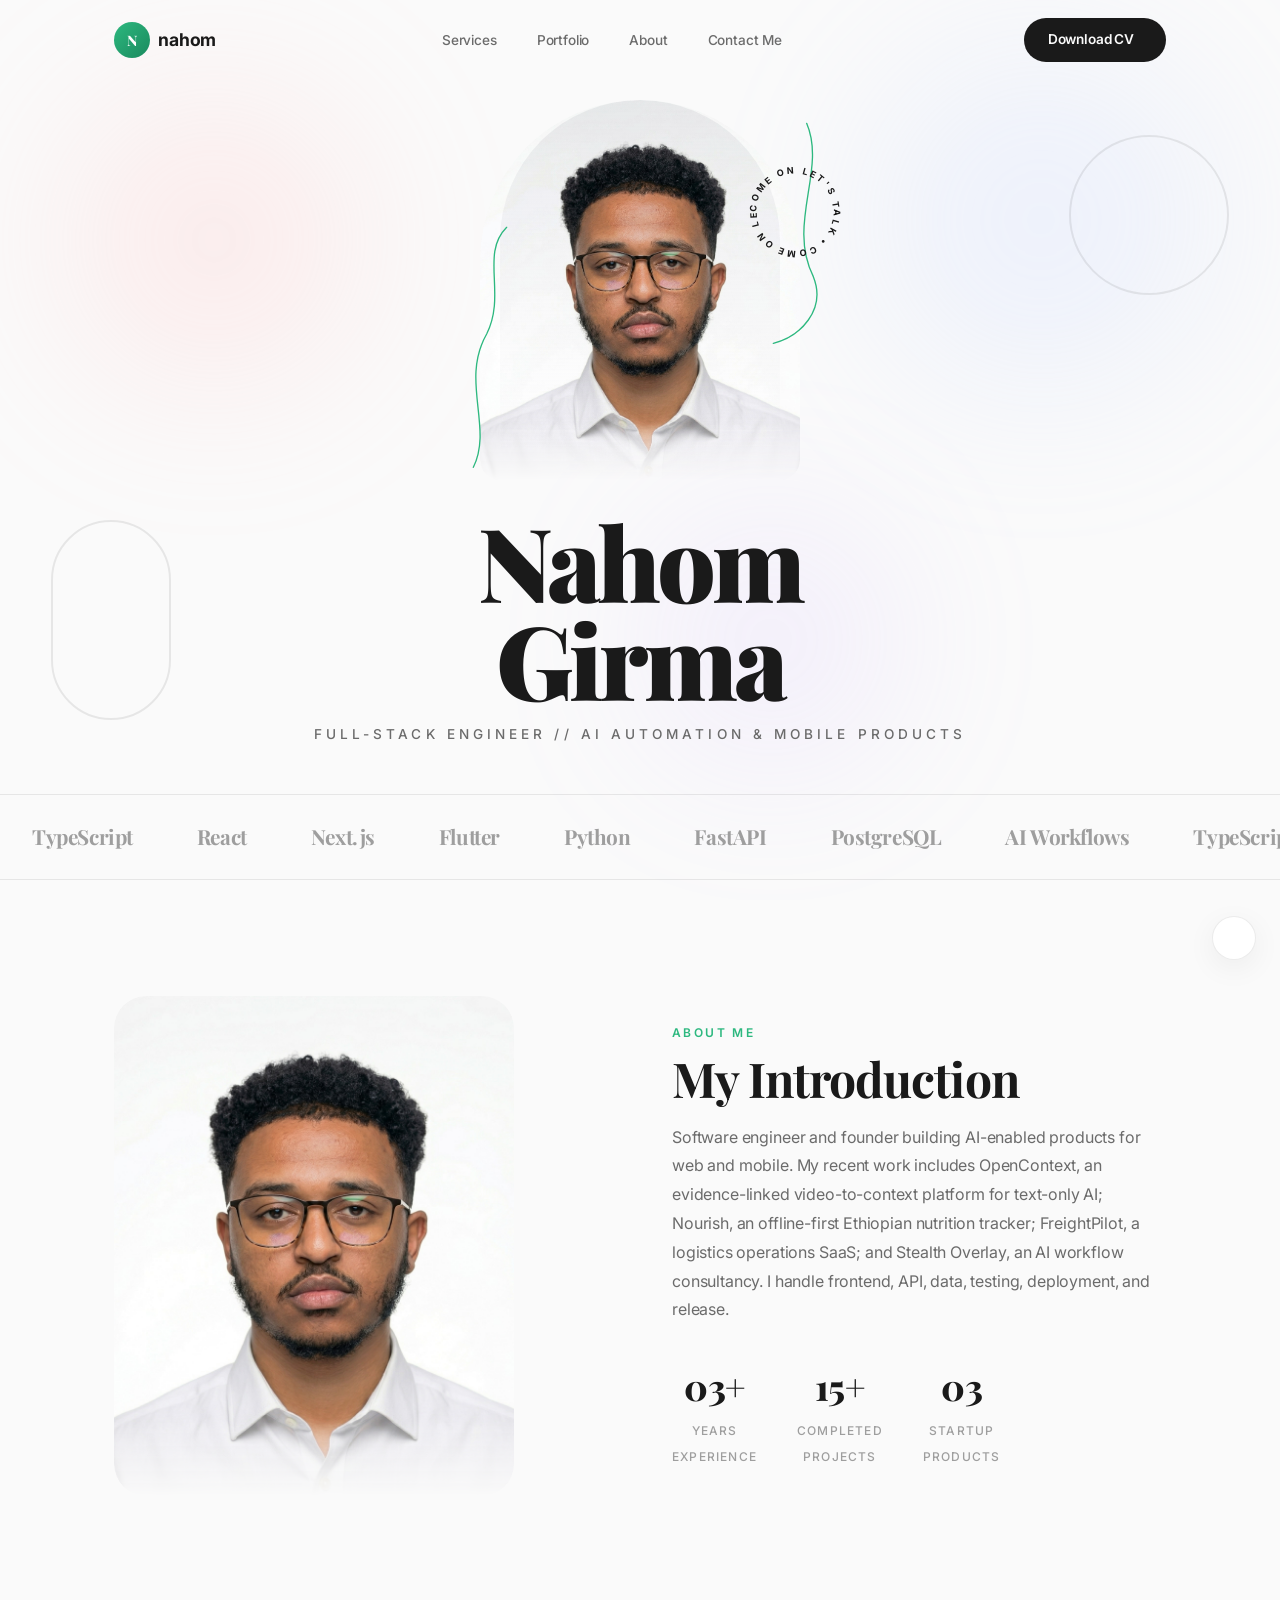
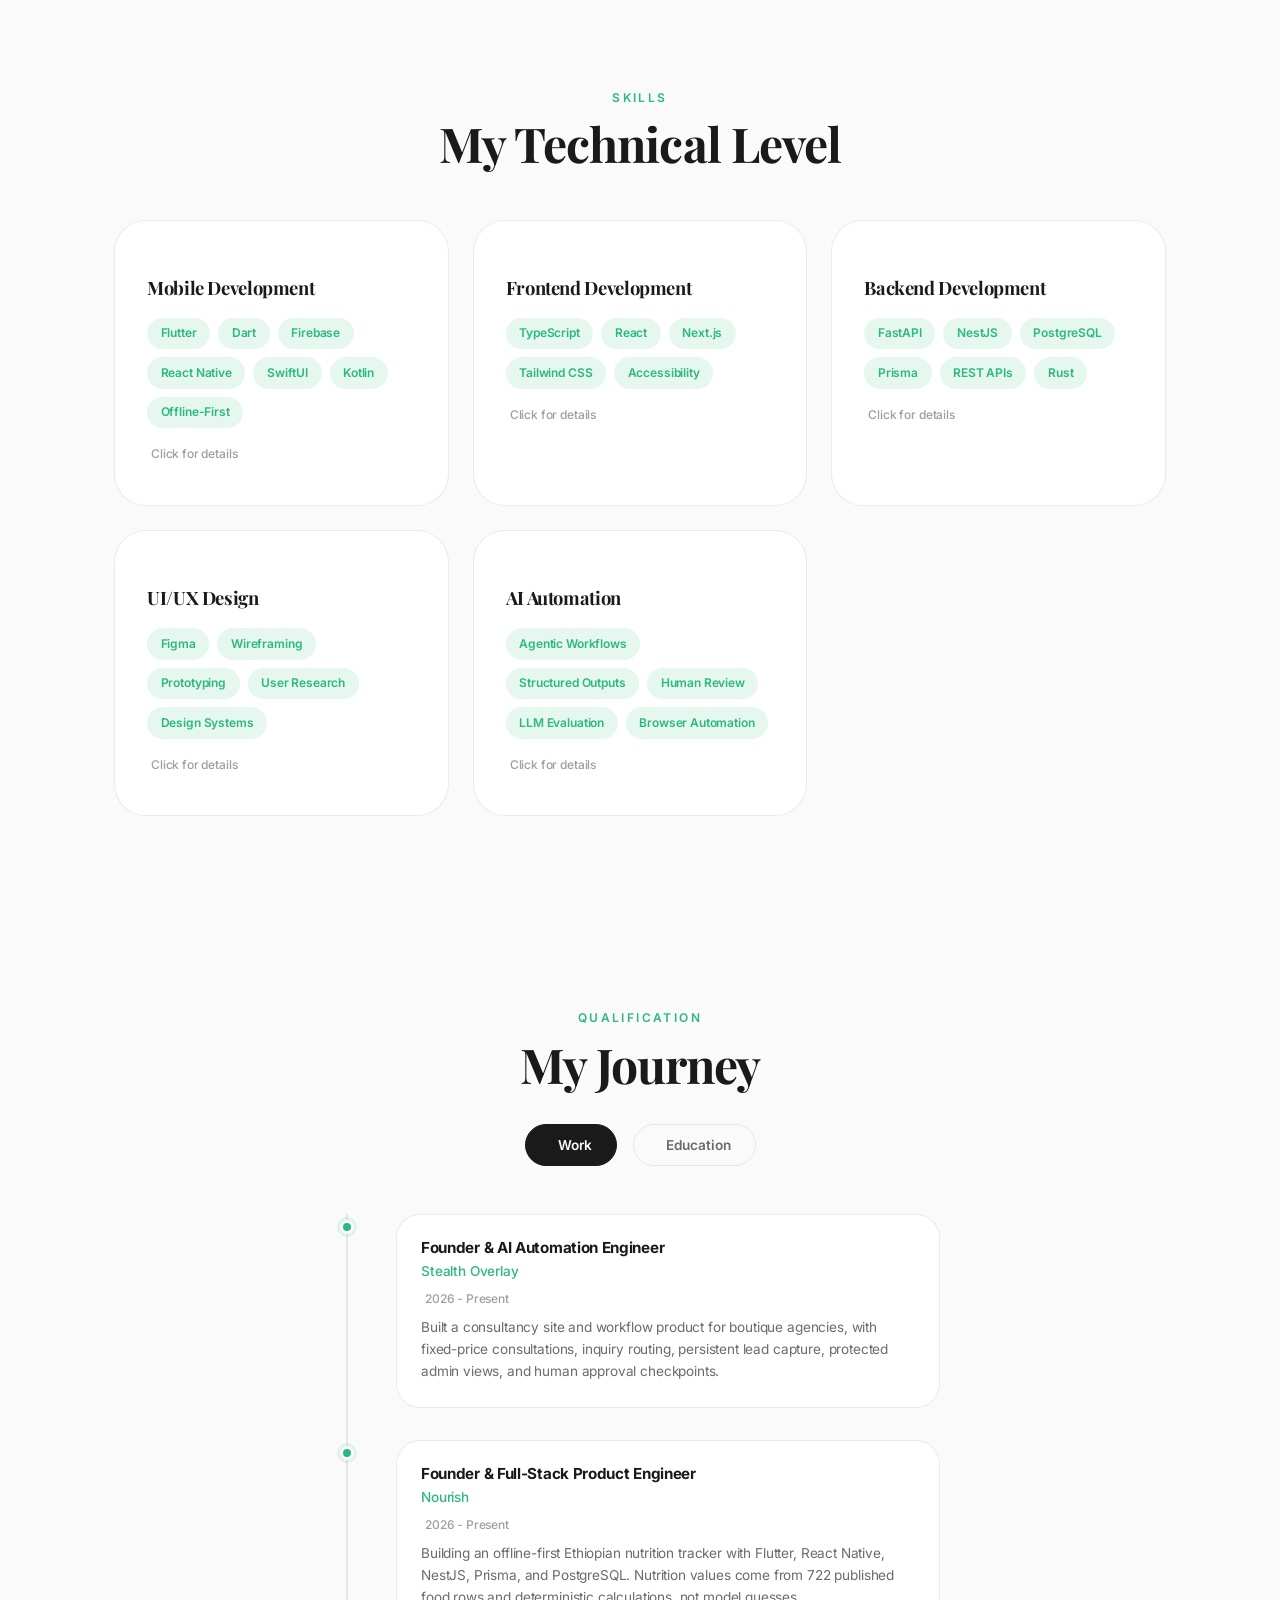
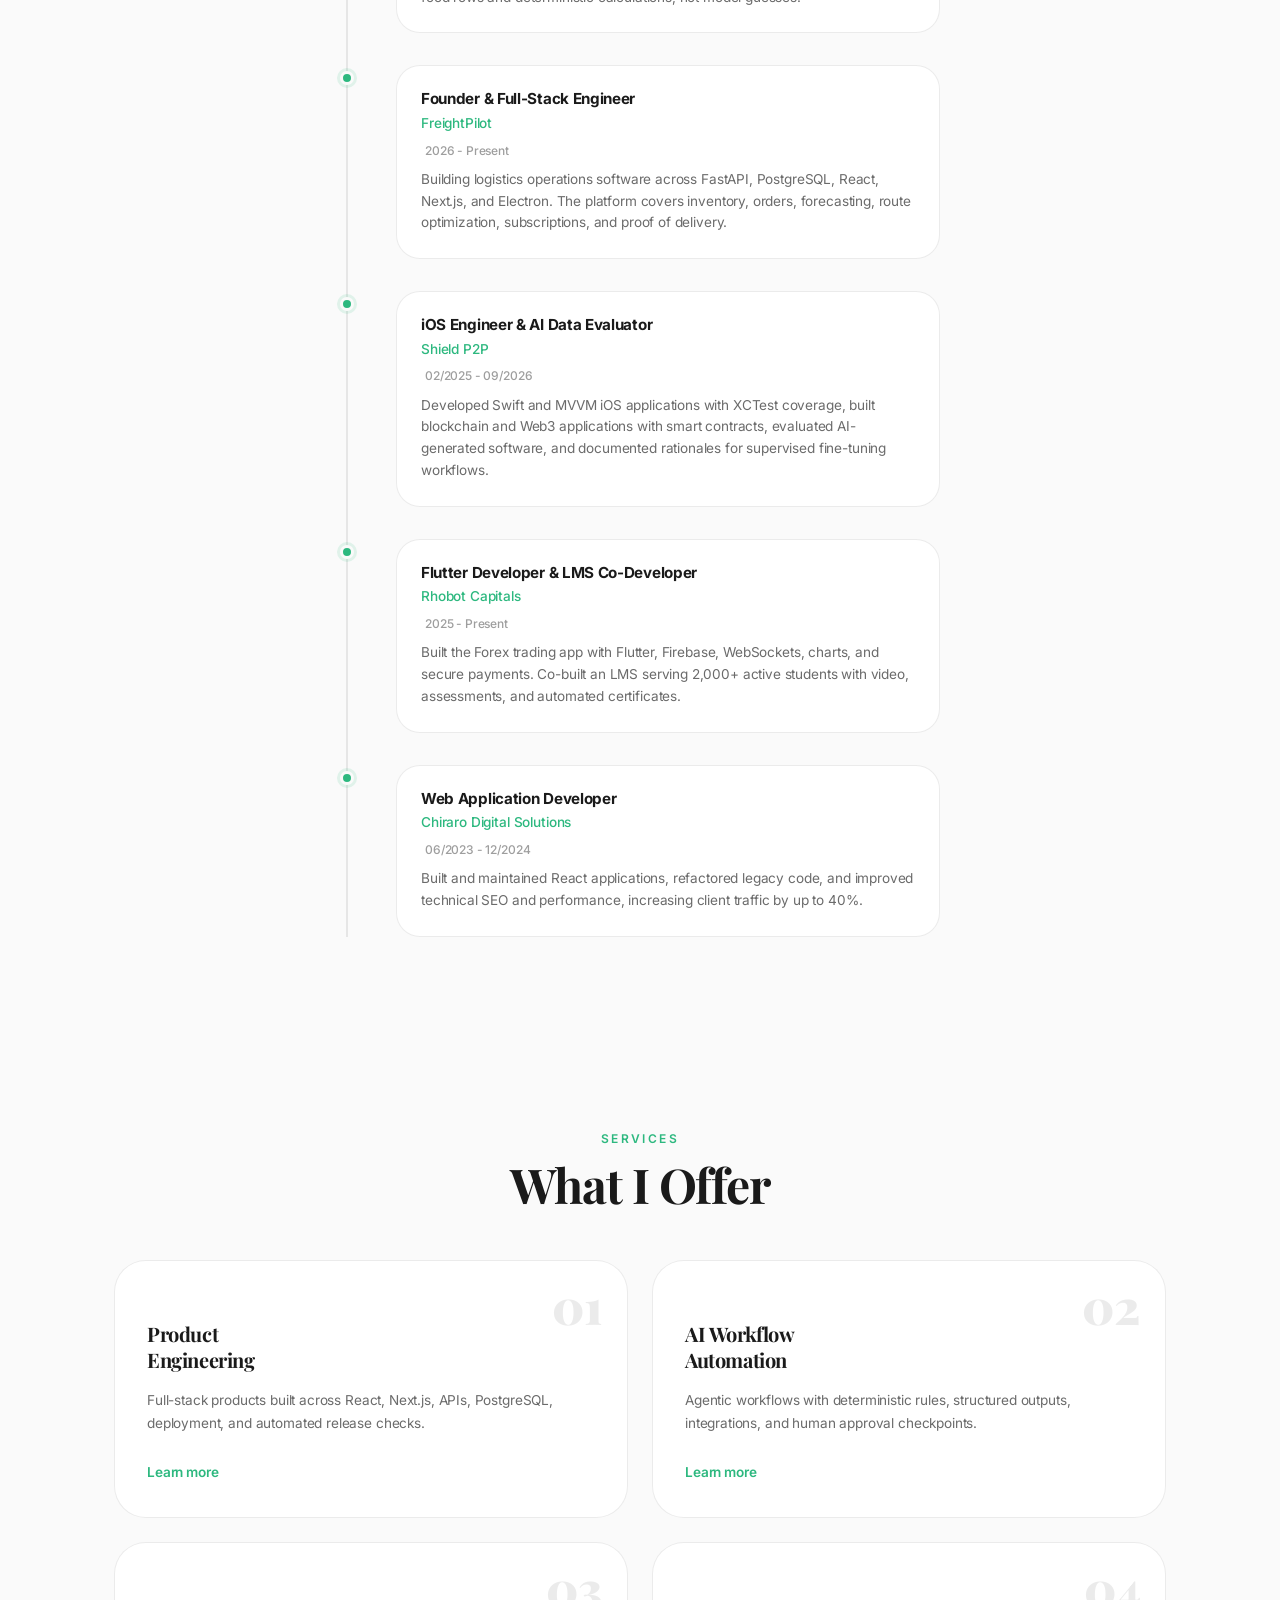
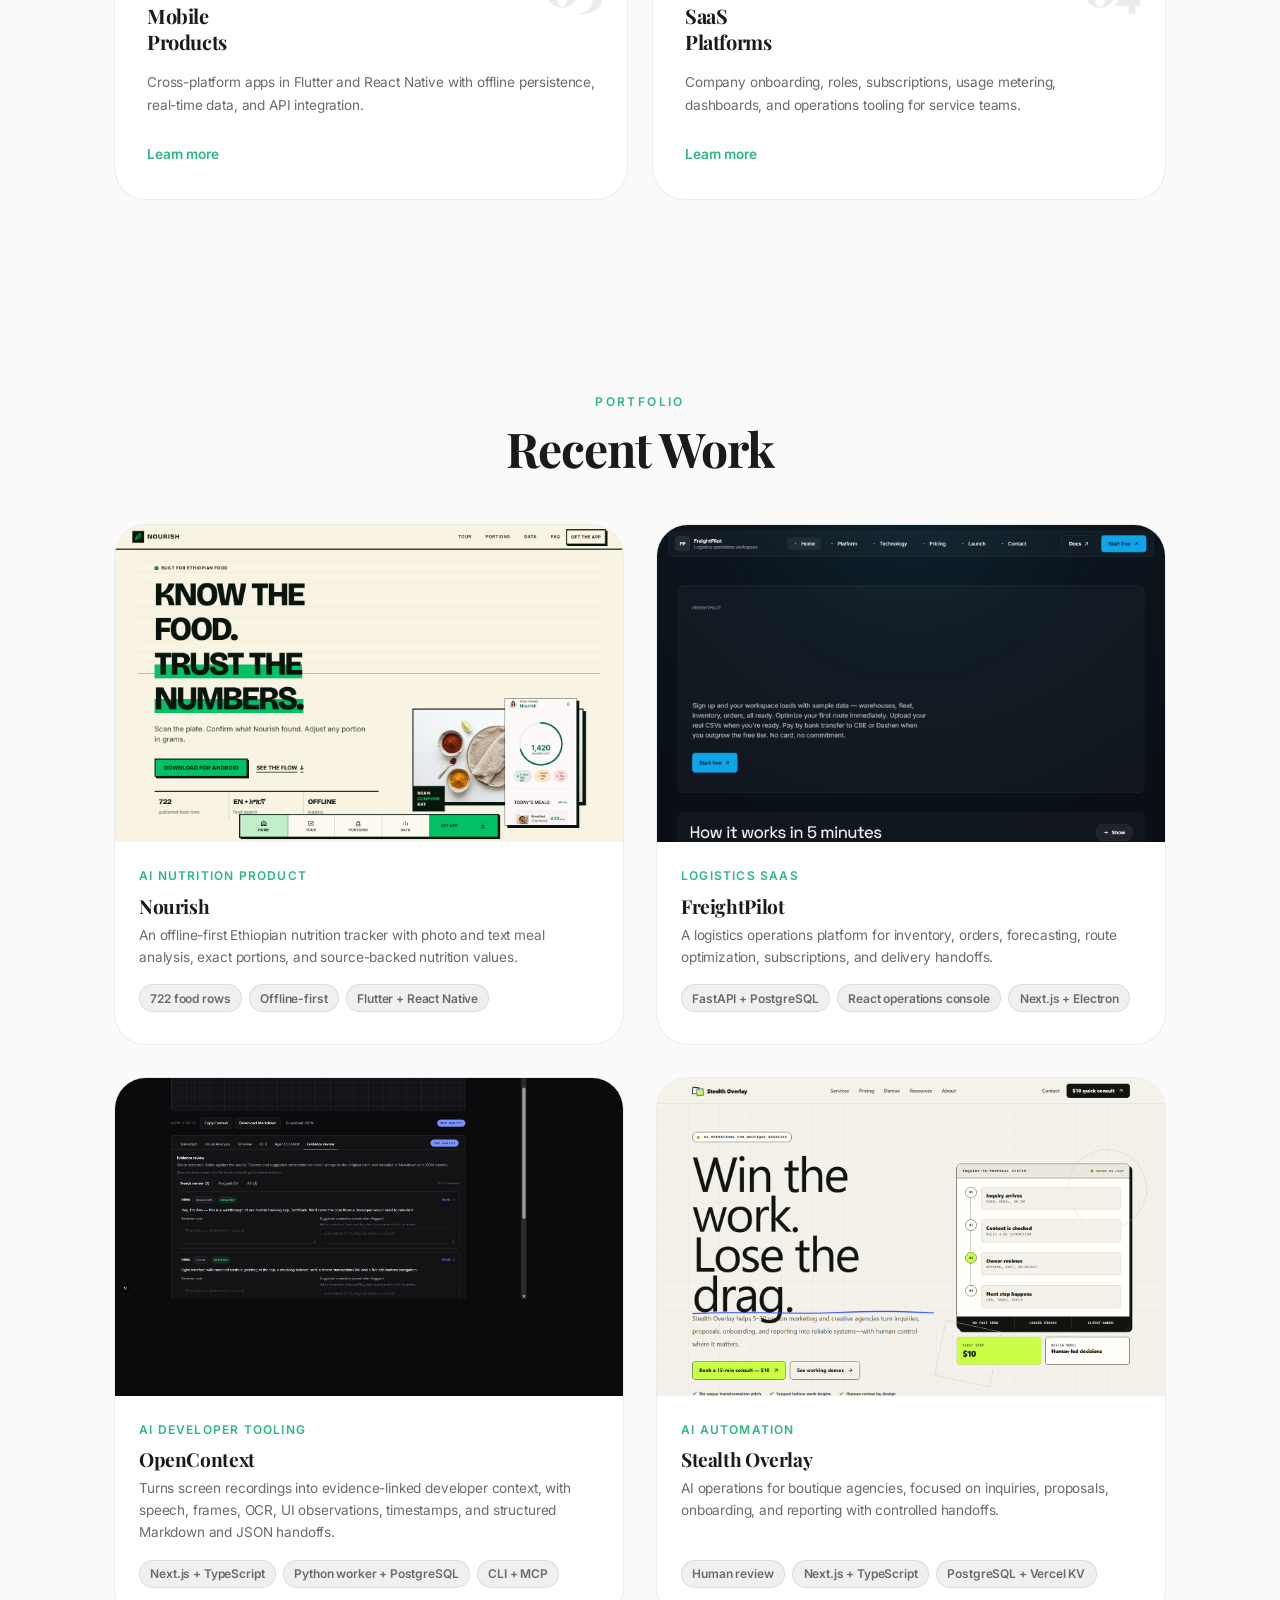
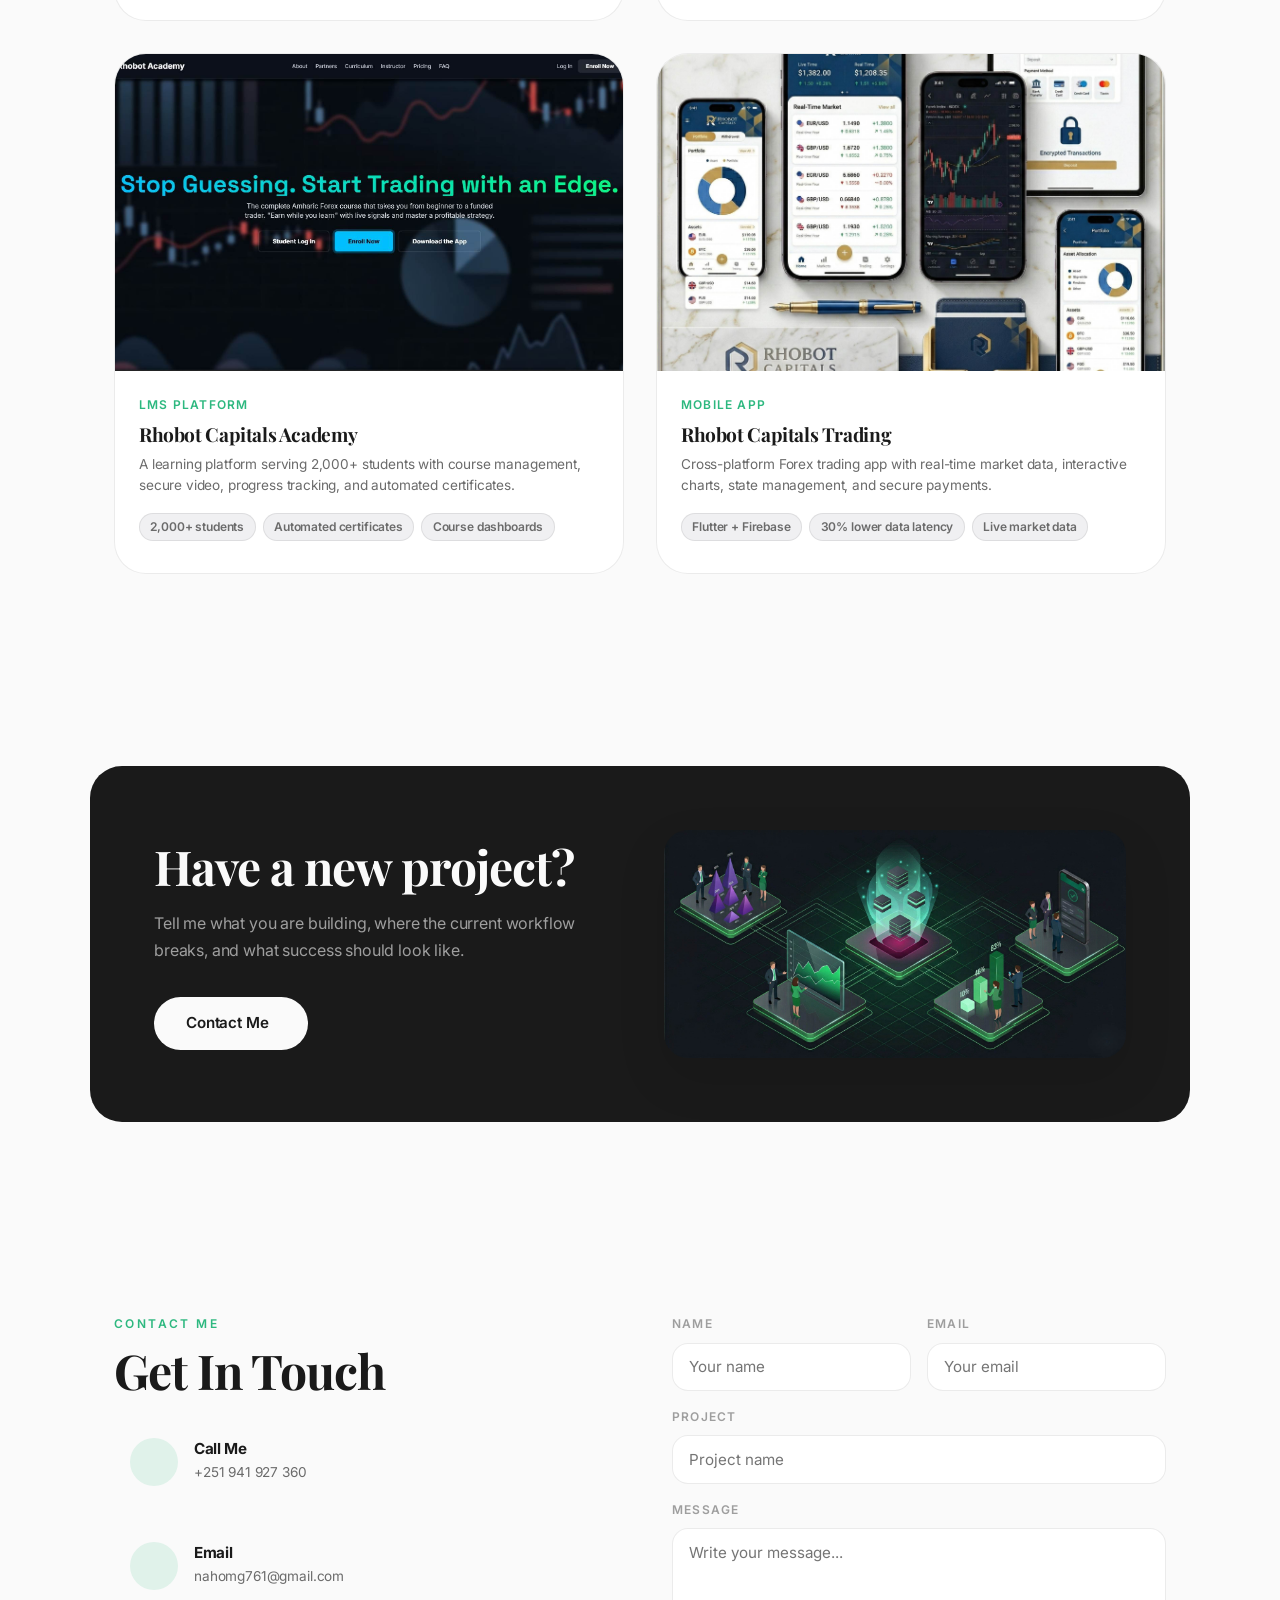
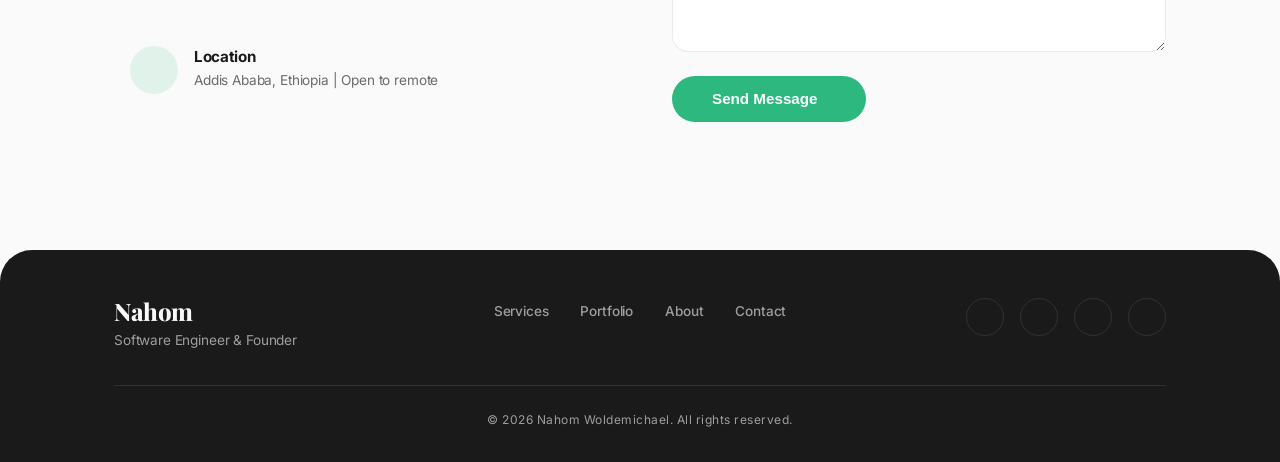
==== commit d9529377: "Add OpenContext portfolio project and refresh resume" ====
--- a/index.html
+++ b/index.html
@@ -3,7 +3,7 @@
 <head>
     <meta charset="UTF-8">
     <meta name="viewport" content="width=device-width, initial-scale=1.0">
-    <meta name="description" content="Nahom Girma is a software engineer and founder building full-stack, AI automation, and mobile products. Explore Nourish, FreightPilot, Stealth Overlay, and Rhobot.">
+    <meta name="description" content="Nahom Girma is a software engineer and founder building full-stack, AI automation, and mobile products. Explore OpenContext, Nourish, FreightPilot, Stealth Overlay, and Rhobot.">
     <title>Nahom Girma | Full-Stack, AI Automation &amp; Mobile Engineer</title>
 
     <!-- Open Graph / Social Share -->
@@ -168,7 +168,7 @@
                     <span class="section__subtitle">About Me</span>
                     <h2 class="section__title">My Introduction</h2>
                     <p class="about__description">
-                        Software engineer and founder building AI-enabled products for web and mobile. My recent work includes Nourish, an offline-first Ethiopian nutrition tracker; FreightPilot, a logistics operations SaaS; and Stealth Overlay, an AI workflow consultancy. I handle frontend, API, data, testing, deployment, and release.
+                        Software engineer and founder building AI-enabled products for web and mobile. My recent work includes OpenContext, an evidence-linked video-to-context platform for text-only AI; Nourish, an offline-first Ethiopian nutrition tracker; FreightPilot, a logistics operations SaaS; and Stealth Overlay, an AI workflow consultancy. I handle frontend, API, data, testing, deployment, and release.
                     </p>
                     <div class="about__stats">
                         <div class="about__stat">
@@ -204,6 +204,8 @@
                             <span class="skills__tag">Dart</span>
                             <span class="skills__tag">Firebase</span>
                             <span class="skills__tag">React Native</span>
+                            <span class="skills__tag">SwiftUI</span>
+                            <span class="skills__tag">Kotlin</span>
                             <span class="skills__tag">Offline-First</span>
                         </div>
                         <span class="skills__card-hint"><i class="uil uil-expand-arrows-alt"></i> Click for details</span>
@@ -229,6 +231,7 @@
                             <span class="skills__tag">PostgreSQL</span>
                             <span class="skills__tag">Prisma</span>
                             <span class="skills__tag">REST APIs</span>
+                            <span class="skills__tag">Rust</span>
                         </div>
                         <span class="skills__card-hint"><i class="uil uil-expand-arrows-alt"></i> Click for details</span>
                     </div>
@@ -385,7 +388,7 @@
                                 <h3>iOS Engineer &amp; AI Data Evaluator</h3>
                                 <span class="qualification__company">Shield P2P</span>
                                 <span class="qualification__date"><i class="uil uil-calendar-alt"></i> 02/2025 - 09/2026</span>
-                                <p class="qualification__desc">Developed Swift and MVVM iOS applications with XCTest coverage, evaluated AI-generated software for correctness and security, and documented rationales for supervised fine-tuning workflows.</p>
+                                <p class="qualification__desc">Developed Swift and MVVM iOS applications with XCTest coverage, built blockchain and Web3 applications with smart contracts, evaluated AI-generated software, and documented rationales for supervised fine-tuning workflows.</p>
                             </div>
                         </div>
                         <div class="qualification__item reveal">
@@ -563,6 +566,26 @@
                                 <span>FastAPI + PostgreSQL</span>
                                 <span>React operations console</span>
                                 <span>Next.js + Electron</span>
+                            </div>
+                        </div>
+                    </div>
+                    <div class="portfolio__card reveal">
+                        <div class="portfolio__card-img">
+                            <img src="assets/img/projects/opencontext.png" alt="OpenContext evidence-linked video analysis results" width="1440" height="900" loading="lazy" decoding="async">
+                            <div class="portfolio__card-overlay">
+                                <a href="https://opencontext-swart.vercel.app/" target="_blank" rel="noopener noreferrer" class="portfolio__card-btn" aria-label="View the live OpenContext product">
+                                    View Live Product <i class="uil uil-arrow-up-right"></i>
+                                </a>
+                            </div>
+                        </div>
+                        <div class="portfolio__card-info">
+                            <span class="portfolio__card-tag">AI Developer Tooling</span>
+                            <h3 class="portfolio__card-title">OpenContext</h3>
+                            <p class="portfolio__card-desc">Turns screen recordings into evidence-linked developer context, with speech, frames, OCR, UI observations, timestamps, and structured Markdown and JSON handoffs.</p>
+                            <div class="portfolio__card-tools" aria-label="OpenContext technical highlights">
+                                <span>Next.js + TypeScript</span>
+                                <span>Python worker + PostgreSQL</span>
+                                <span>CLI + MCP</span>
                             </div>
                         </div>
                     </div>
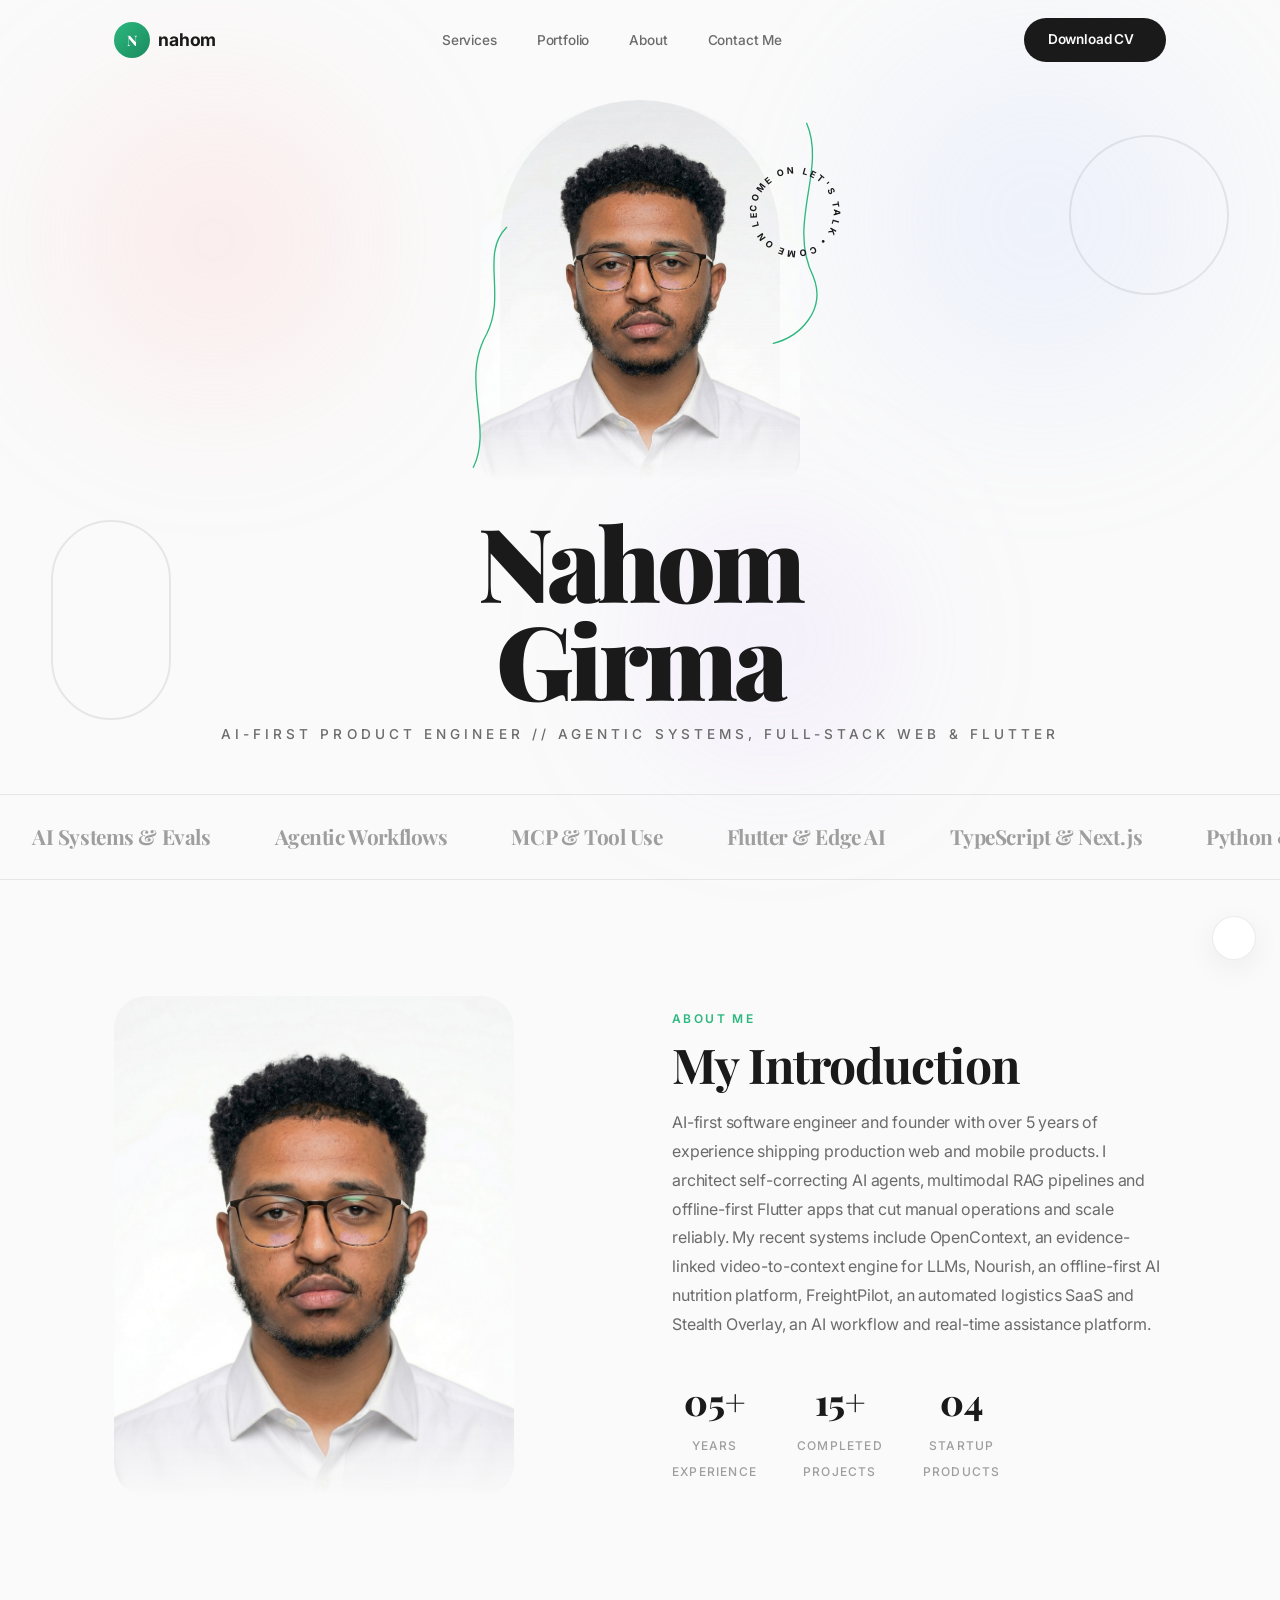
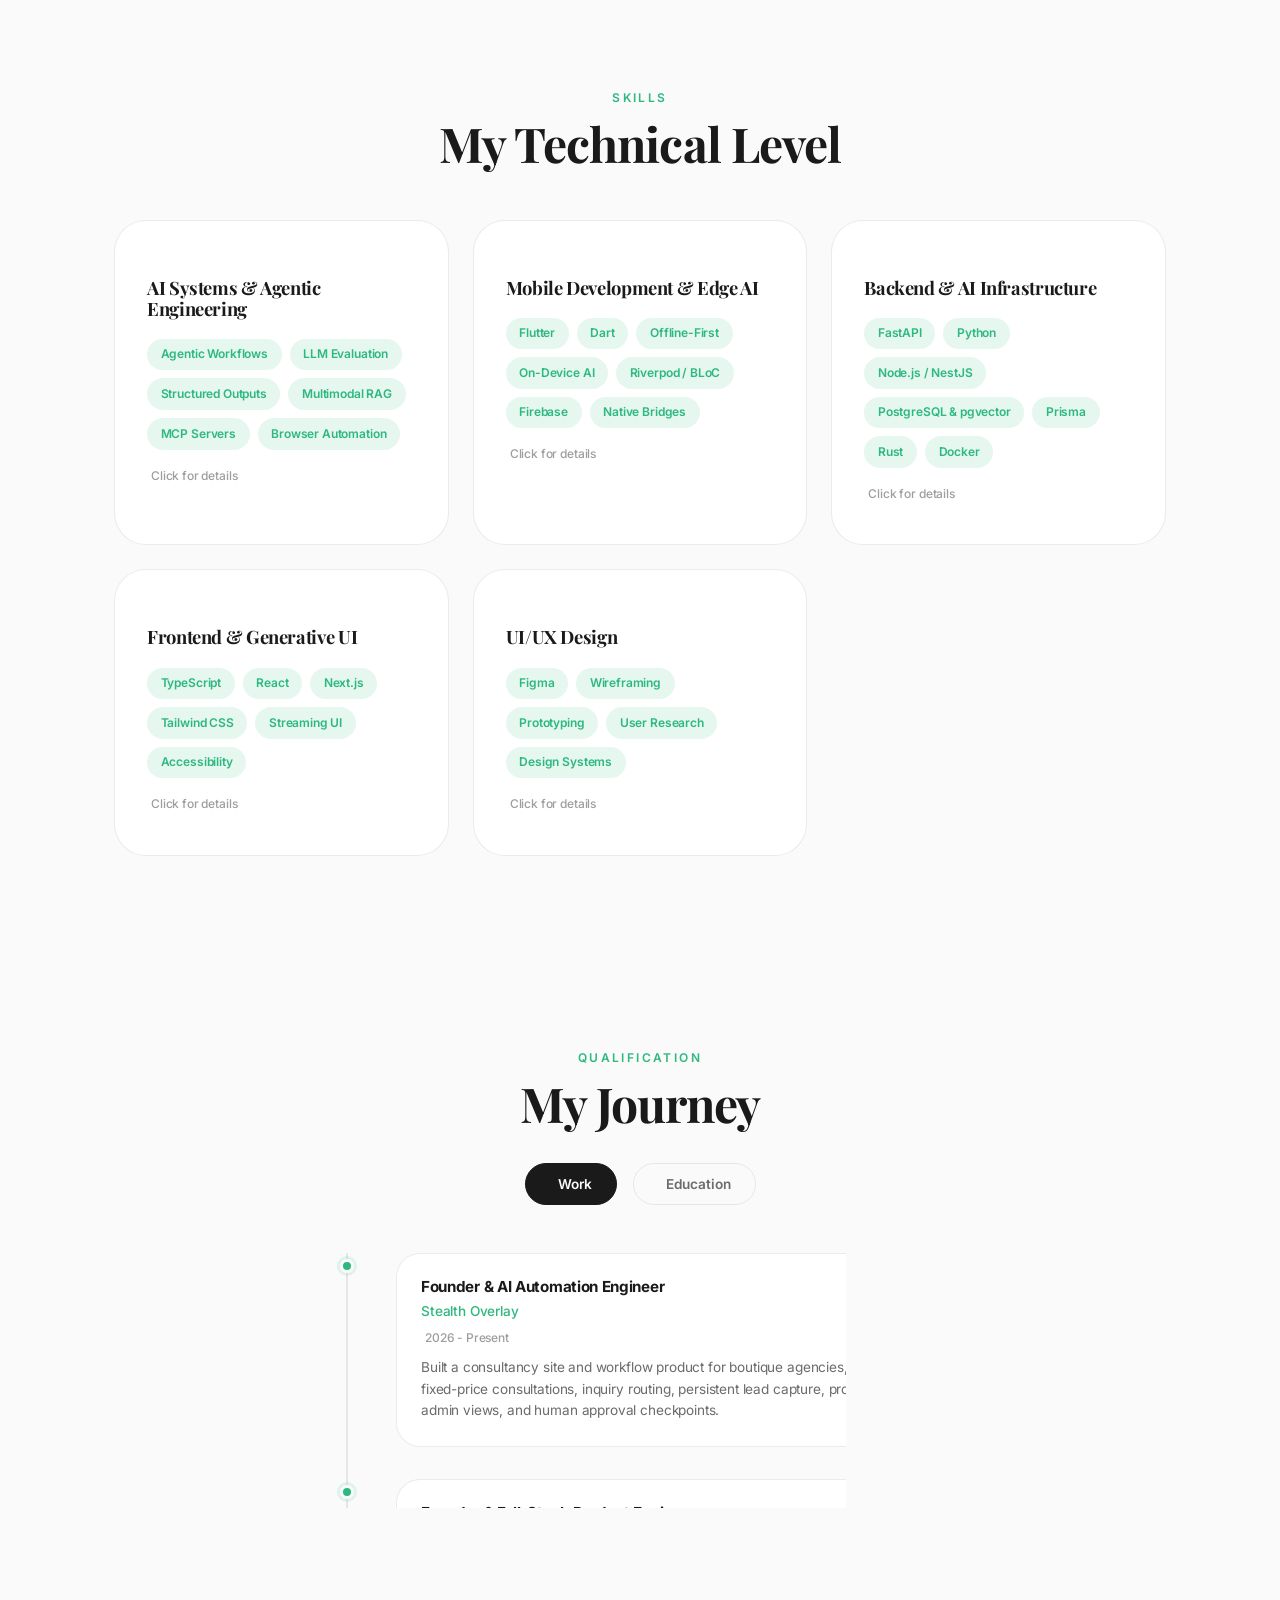
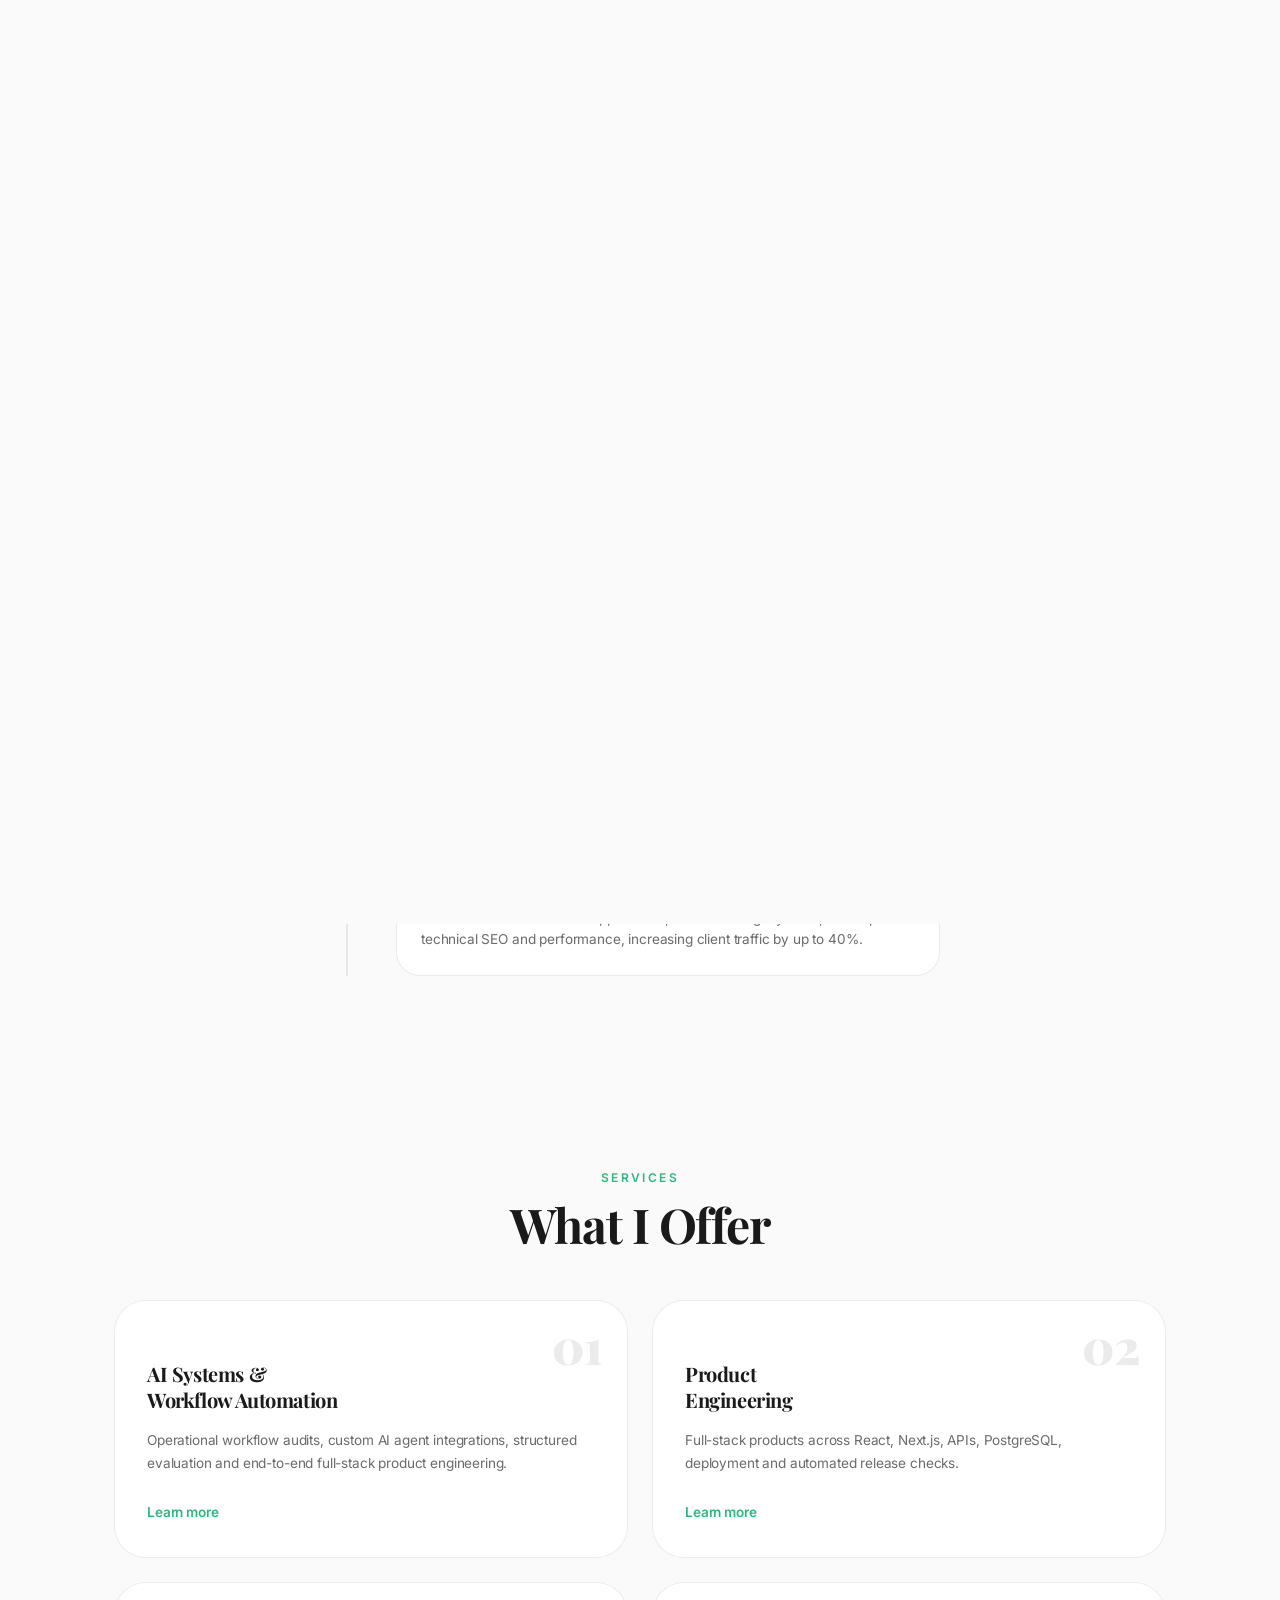
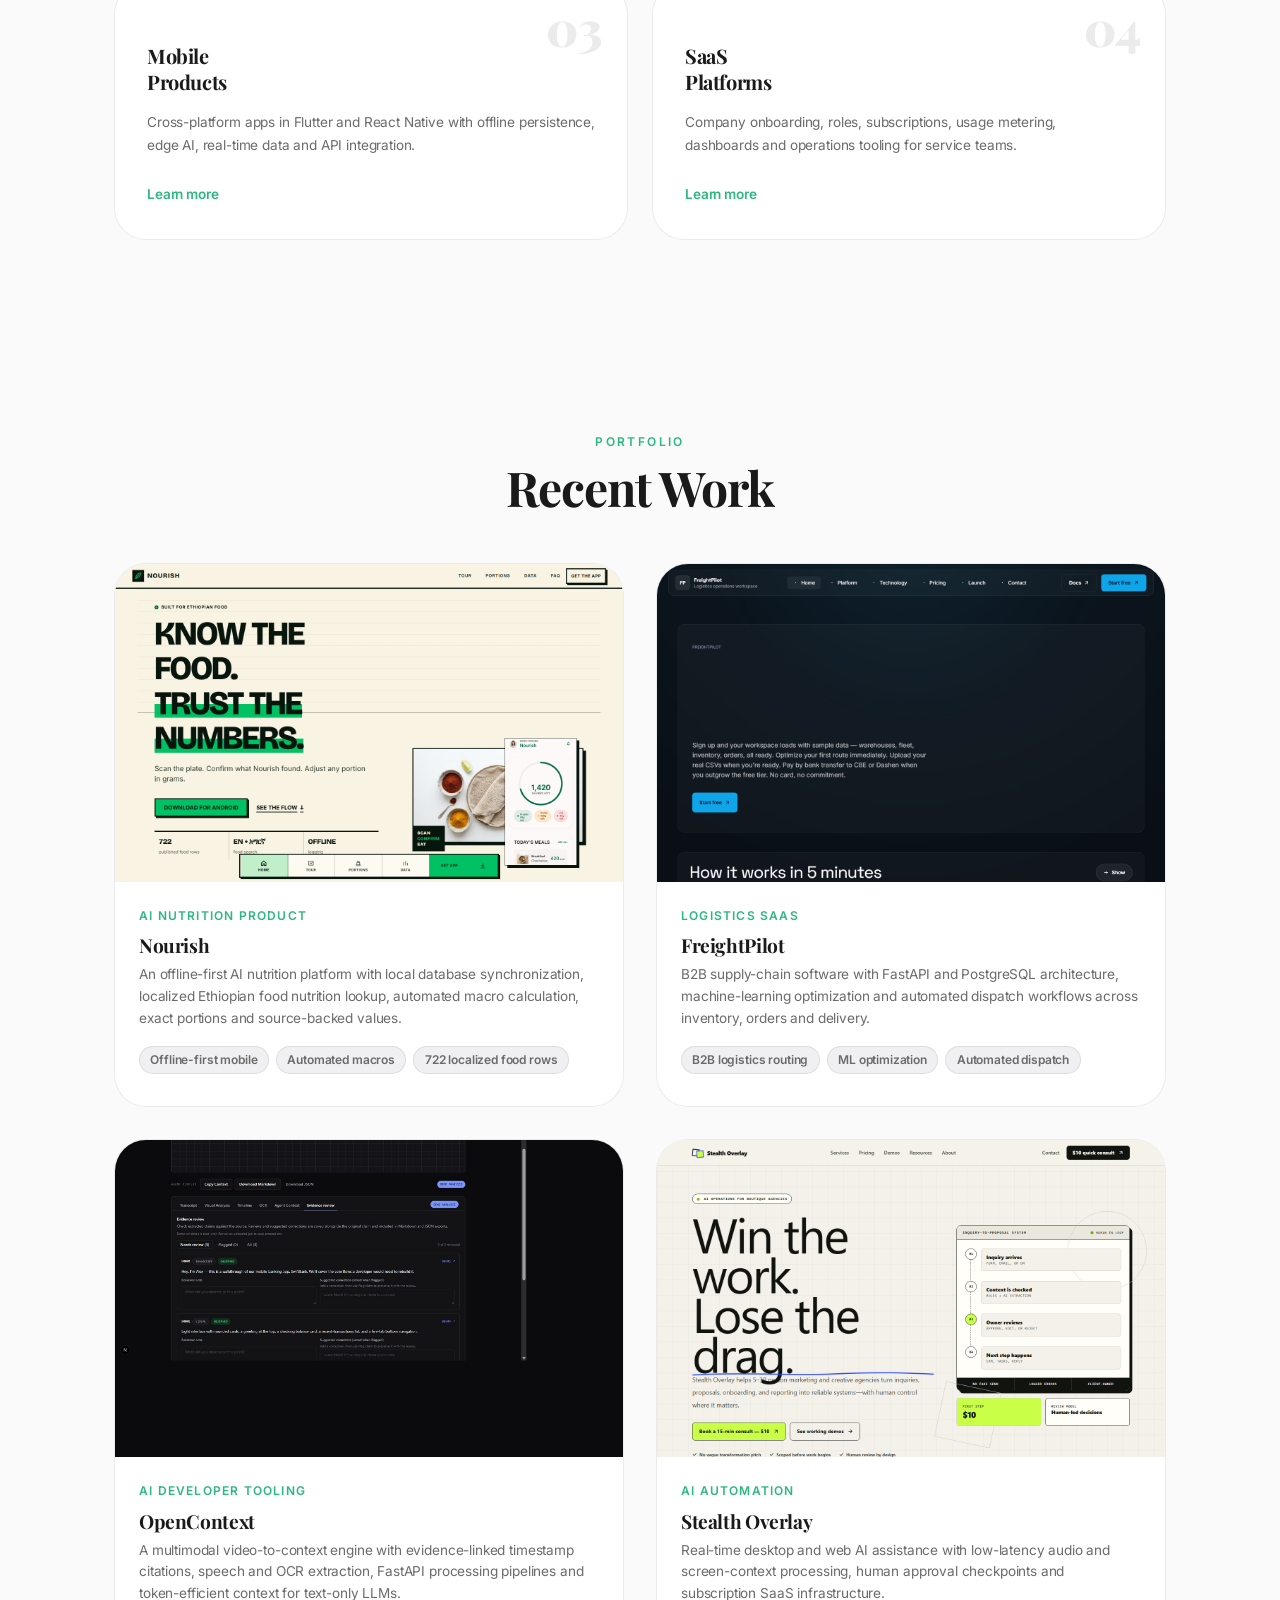
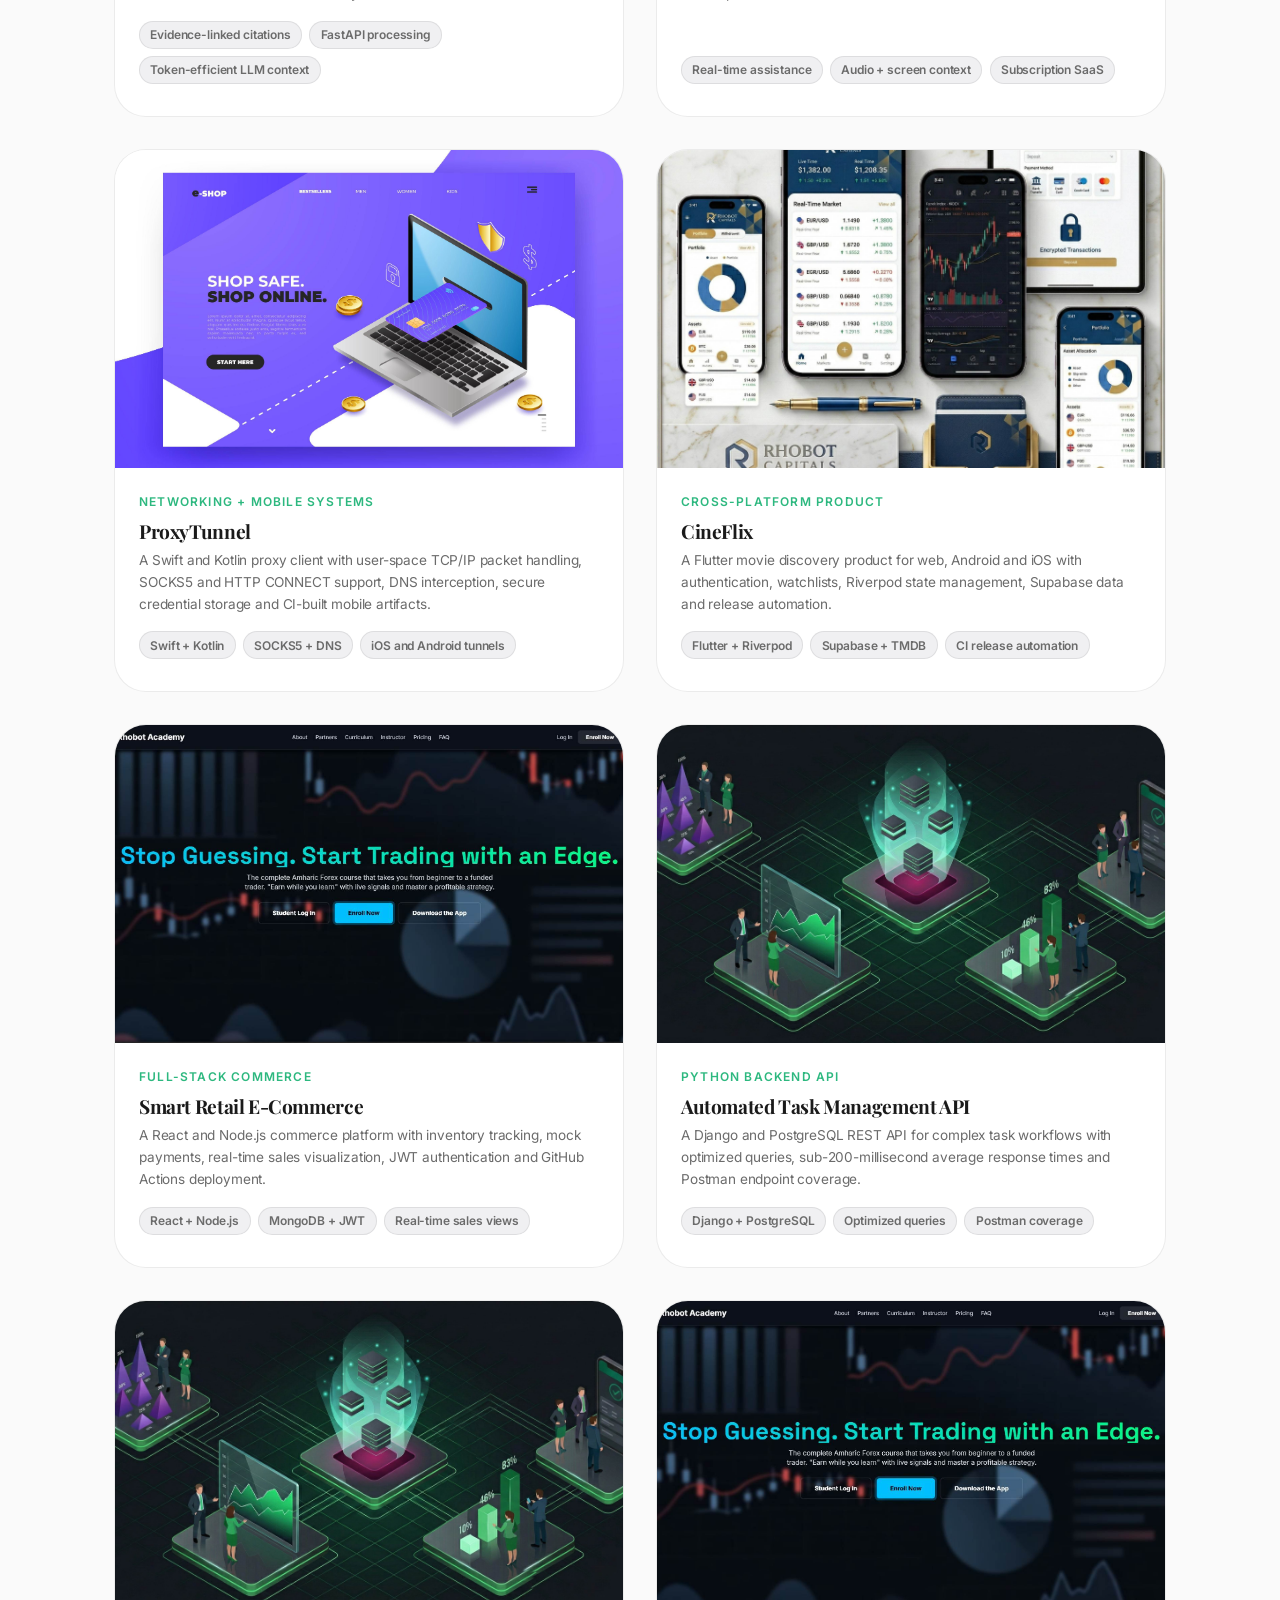
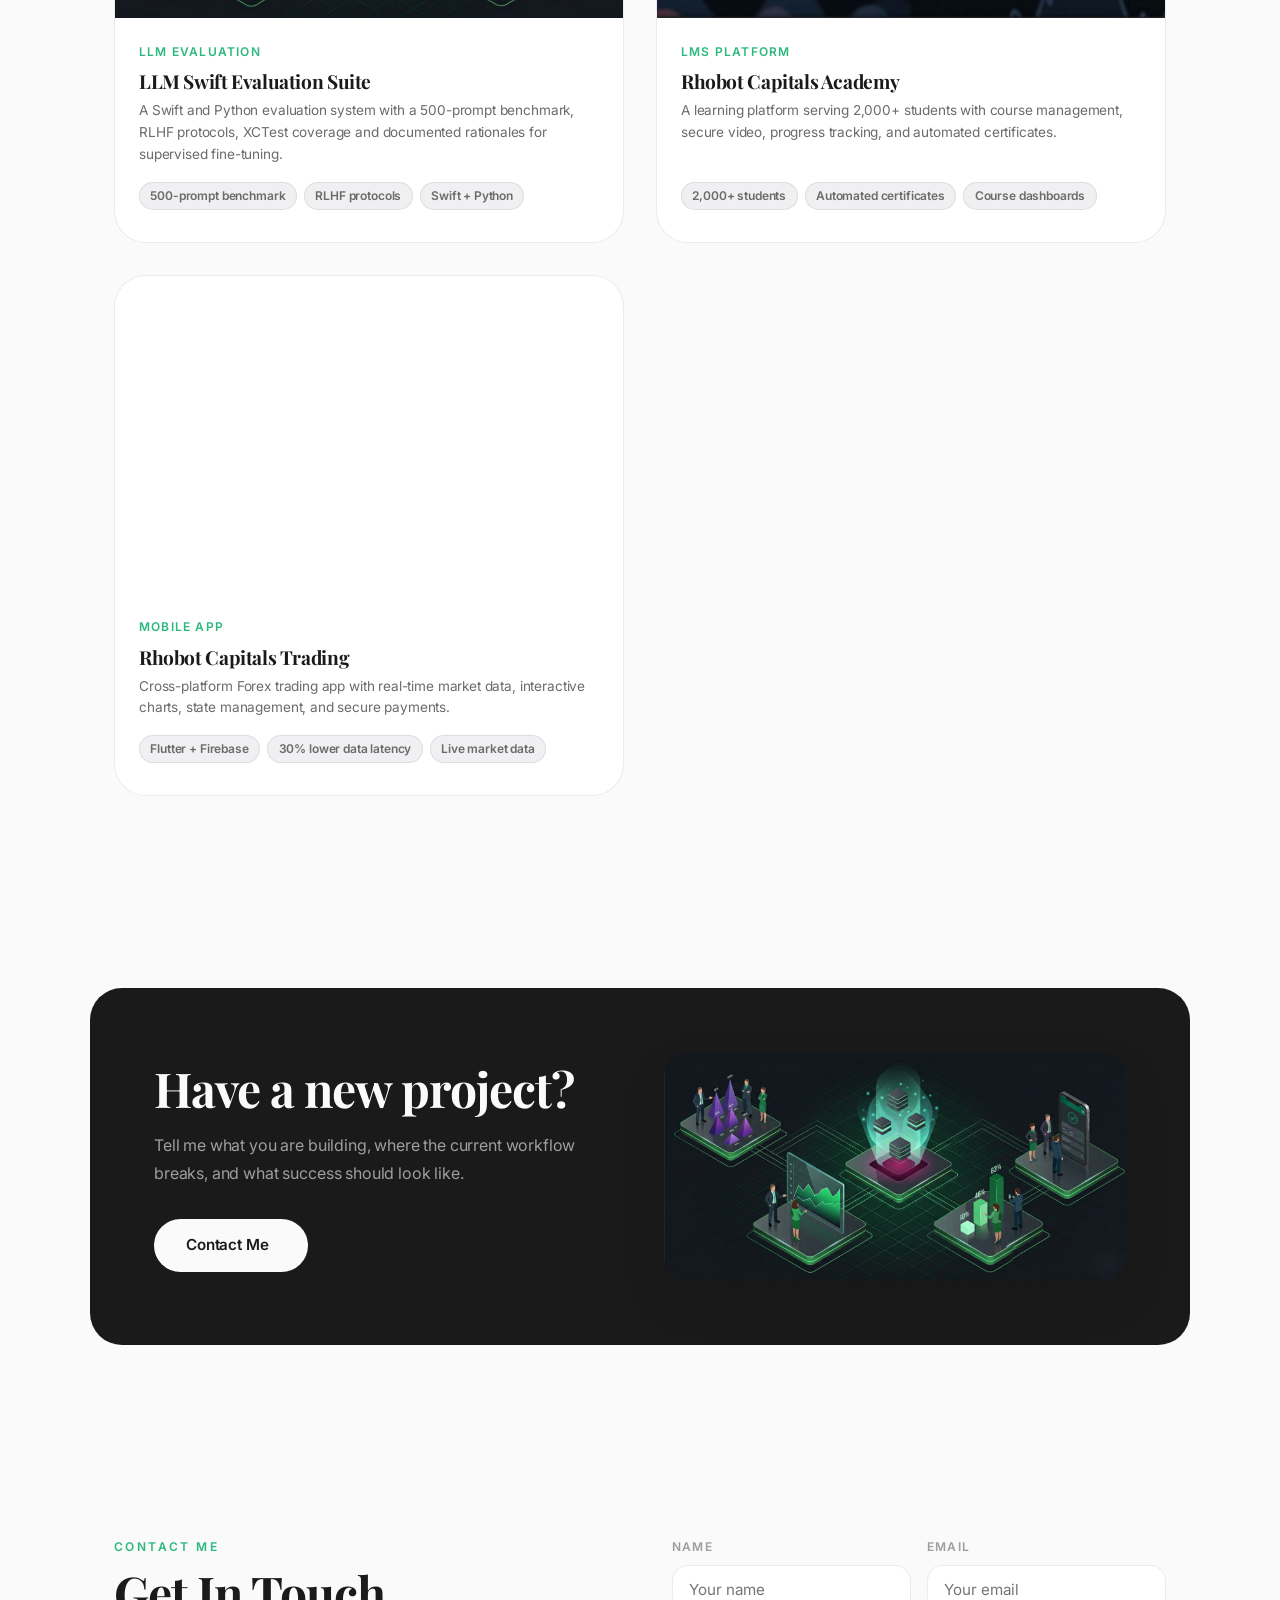
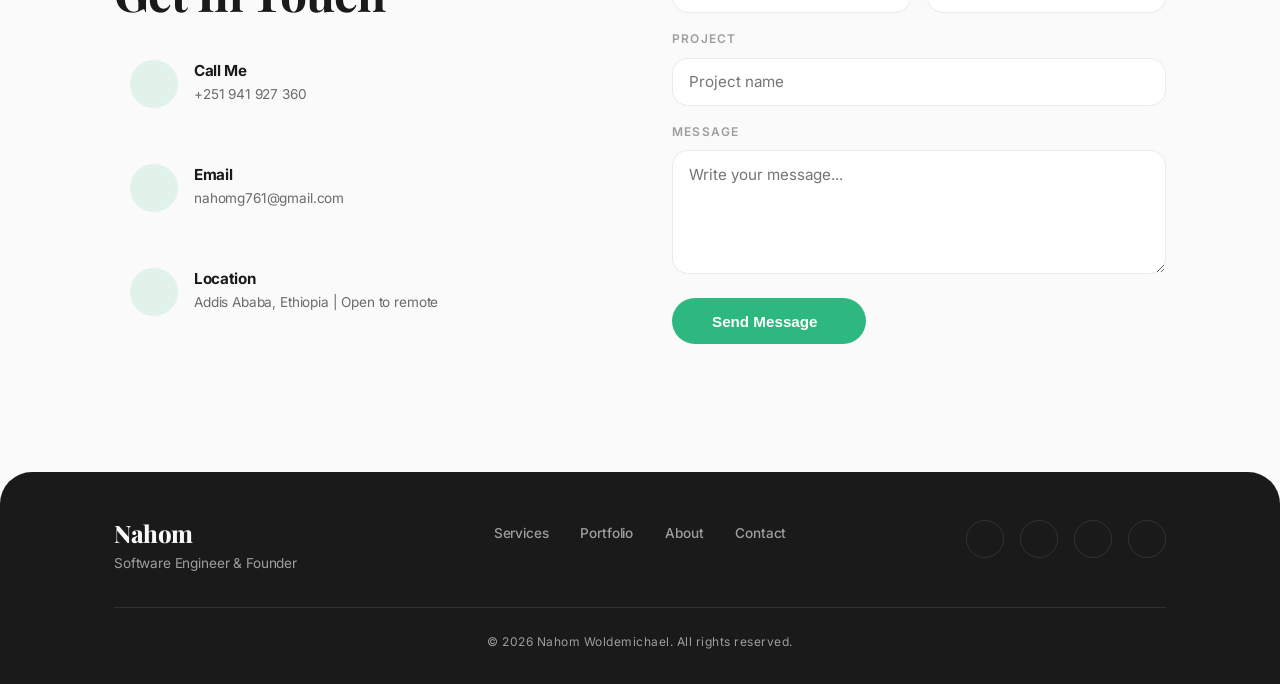
==== commit 0cbb0d01: "Update AI-first portfolio and resume" ====
--- a/index.html
+++ b/index.html
@@ -1,777 +1,877 @@
-<!DOCTYPE html>
-<html lang="en">
-<head>
-    <meta charset="UTF-8">
-    <meta name="viewport" content="width=device-width, initial-scale=1.0">
-    <meta name="description" content="Nahom Girma is a software engineer and founder building full-stack, AI automation, and mobile products. Explore OpenContext, Nourish, FreightPilot, Stealth Overlay, and Rhobot.">
-    <title>Nahom Girma | Full-Stack, AI Automation &amp; Mobile Engineer</title>
-
-    <!-- Open Graph / Social Share -->
-    <meta property="og:type" content="website">
-    <meta property="og:url" content="https://nahomwoldemichael.vercel.app/">
-    <meta property="og:site_name" content="Nahom Girma | Portfolio">
-    <meta property="og:title" content="Nahom Girma | Full-Stack, AI Automation &amp; Mobile Engineer">
-    <meta property="og:description" content="Software engineer and founder building full-stack, AI automation, and mobile products.">
-    <meta property="og:image" content="https://nahomwoldemichael.vercel.app/assets/img/og-image-v2.png">
-    <meta property="og:image:width" content="1200">
-    <meta property="og:image:height" content="630">
-    <meta property="og:image:alt" content="Nahom Girma, software engineer and founder">
-    <meta name="twitter:card" content="summary_large_image">
-    <meta name="twitter:title" content="Nahom Girma | Full-Stack, AI Automation &amp; Mobile Engineer">
-    <meta name="twitter:description" content="Software engineer and founder building full-stack, AI automation, and mobile products.">
-    <meta name="twitter:image" content="https://nahomwoldemichael.vercel.app/assets/img/og-image-v2.png">
-    <link rel="icon" type="image/svg+xml" href="assets/img/favicon.svg">
-
-    <!-- Fonts -->
-    <link rel="preconnect" href="https://fonts.googleapis.com">
-    <link rel="preconnect" href="https://fonts.gstatic.com" crossorigin>
-    <link href="https://fonts.googleapis.com/css2?family=Playfair+Display:wght@400;500;600;700;800;900&family=Inter:wght@300;400;500;600;700&display=swap" rel="stylesheet">
-
-    <!-- Icons -->
-    <link rel="stylesheet" href="https://unicons.iconscout.com/release/v4.0.0/css/line.css">
-
-    <!-- Styles -->
-    <link rel="stylesheet" href="style.css">
-</head>
-<body>
-    <a href="#main-content" class="skip-link">Skip to main content</a>
-
-    <!-- ==================== HEADER / NAV ==================== -->
-    <header class="header" id="header">
-        <nav class="nav container">
-            <a href="#" class="nav__logo">
-                <span class="nav__logo-icon">N</span>
-                <span class="nav__logo-text">nahom</span>
-            </a>
-
-            <div class="nav__menu" id="nav-menu">
-                <ul class="nav__list">
-                    <li class="nav__item"><a href="#services" class="nav__link">Services</a></li>
-                    <li class="nav__item"><a href="#portfolio" class="nav__link">Portfolio</a></li>
-                    <li class="nav__item"><a href="#about" class="nav__link">About</a></li>
-                    <li class="nav__item"><a href="#contact" class="nav__link">Contact Me</a></li>
-                </ul>
-                <button type="button" class="nav__close" id="nav-close" aria-label="Close navigation">
-                    <i class="uil uil-times"></i>
-                </button>
-            </div>
-
-            <div class="nav__actions">
-                <button type="button" class="change-theme" id="theme-button" aria-label="Toggle color theme">
-                    <i class="uil uil-moon"></i>
-                </button>
-                <a href="assets/pdf/Nahom_Girma_Woldemichael_Resume.pdf" download class="nav__cta" id="download-cv-btn">
-                    Download CV <i class="uil uil-download-alt"></i>
-                </a>
-                <button type="button" class="nav__toggle" id="nav-toggle" aria-label="Open navigation" aria-controls="nav-menu" aria-expanded="false">
-                    <i class="uil uil-bars"></i>
-                </button>
-            </div>
-        </nav>
-    </header>
-
-    <main class="main" id="main-content">
-
-        <!-- ==================== HERO ==================== -->
-        <section class="hero" id="home">
-            <!-- Decorative gradient blobs -->
-            <div class="hero__blob hero__blob--pink"></div>
-            <div class="hero__blob hero__blob--blue"></div>
-            <div class="hero__blob hero__blob--purple"></div>
-
-            <!-- Floating social sidebar -->
-            <div class="hero__social">
-                <a href="https://instagram.com/kylosonic_" target="_blank" class="hero__social-link" aria-label="Instagram">
-                    <i class="uil uil-instagram"></i>
-                </a>
-                <a href="https://www.linkedin.com/in/nahomgwoldemichael" target="_blank" class="hero__social-link" aria-label="LinkedIn">
-                    <i class="uil uil-linkedin-alt"></i>
-                </a>
-                <a href="https://github.com/kylosonic" target="_blank" class="hero__social-link" aria-label="GitHub">
-                    <i class="uil uil-github-alt"></i>
-                </a>
-            </div>
-
-            <!-- Hero content -->
-            <div class="hero__container container">
-                <div class="hero__image-wrapper">
-                    <!-- Decorative arch behind photo -->
-                    <div class="hero__arch"></div>
-                    <!-- Decorative SVG curves -->
-                    <svg class="hero__curve hero__curve--1" viewBox="0 0 300 400" fill="none" xmlns="http://www.w3.org/2000/svg">
-                        <path d="M250,50 C280,120 220,200 260,280 C280,330 240,370 200,380" stroke="#2DB87F" stroke-width="2" fill="none" stroke-linecap="round"/>
-                    </svg>
-                    <svg class="hero__curve hero__curve--2" viewBox="0 0 300 400" fill="none" xmlns="http://www.w3.org/2000/svg">
-                        <path d="M50,380 C80,320 30,250 70,180 C100,120 60,60 100,20" stroke="#2DB87F" stroke-width="2" fill="none" stroke-linecap="round"/>
-                    </svg>
-                    <!-- Profile photo -->
-                    <img src="assets/img/about.jpg" alt="Nahom Girma, software engineer and founder" class="hero__photo" width="400" height="500" fetchpriority="high">
-
-                    <!-- Rotating "Let's Talk" badge -->
-                    <div class="hero__badge" id="hero-badge">
-                        <svg viewBox="0 0 100 100" class="hero__badge-svg">
-                            <defs>
-                                <path id="circlePath" d="M 50,50 m -35,0 a 35,35 0 1,1 70,0 a 35,35 0 1,1 -70,0"/>
-                            </defs>
-                            <text>
-                                <textPath href="#circlePath" class="hero__badge-text">COME ON LET'S TALK • COME ON LET'S TALK •&nbsp;</textPath>
-                            </text>
-                        </svg>
-                        <i class="uil uil-arrow-up-right hero__badge-arrow"></i>
-                    </div>
-                </div>
-
-                <div class="hero__info">
-                    <h1 class="hero__name">Nahom<br>Girma</h1>
-                    <p class="hero__title">FULL-STACK ENGINEER // AI AUTOMATION &amp; MOBILE PRODUCTS</p>
-                </div>
-            </div>
-
-            <!-- Decorative outline shapes -->
-            <div class="hero__shape hero__shape--left"></div>
-            <div class="hero__shape hero__shape--right"></div>
-
-            <!-- Company / Tech Logos Marquee -->
-            <div class="hero__logos">
-                <div class="hero__logos-track">
-                    <div class="hero__logos-slide">
-                        <span class="hero__logo-item">TypeScript</span>
-                        <span class="hero__logo-item">React</span>
-                        <span class="hero__logo-item">Next.js</span>
-                        <span class="hero__logo-item">Flutter</span>
-                        <span class="hero__logo-item">Python</span>
-                        <span class="hero__logo-item">FastAPI</span>
-                        <span class="hero__logo-item">PostgreSQL</span>
-                        <span class="hero__logo-item">AI Workflows</span>
-                    </div>
-                    <div class="hero__logos-slide" aria-hidden="true">
-                        <span class="hero__logo-item">TypeScript</span>
-                        <span class="hero__logo-item">React</span>
-                        <span class="hero__logo-item">Next.js</span>
-                        <span class="hero__logo-item">Flutter</span>
-                        <span class="hero__logo-item">Python</span>
-                        <span class="hero__logo-item">FastAPI</span>
-                        <span class="hero__logo-item">PostgreSQL</span>
-                        <span class="hero__logo-item">AI Workflows</span>
-                    </div>
-                </div>
-            </div>
-        </section>
-
-        <!-- ==================== ABOUT ==================== -->
-        <section class="about section" id="about">
-            <div class="about__container container">
-                <div class="about__image-col reveal">
-                    <img src="assets/img/about.jpg" alt="Nahom Girma" class="about__img" width="400" height="500" loading="lazy" decoding="async">
-                </div>
-                <div class="about__data reveal">
-                    <span class="section__subtitle">About Me</span>
-                    <h2 class="section__title">My Introduction</h2>
-                    <p class="about__description">
-                        Software engineer and founder building AI-enabled products for web and mobile. My recent work includes OpenContext, an evidence-linked video-to-context platform for text-only AI; Nourish, an offline-first Ethiopian nutrition tracker; FreightPilot, a logistics operations SaaS; and Stealth Overlay, an AI workflow consultancy. I handle frontend, API, data, testing, deployment, and release.
-                    </p>
-                    <div class="about__stats">
-                        <div class="about__stat">
-                            <span class="about__stat-number">03+</span>
-                            <span class="about__stat-label">Years<br>Experience</span>
-                        </div>
-                        <div class="about__stat">
-                            <span class="about__stat-number">15+</span>
-                            <span class="about__stat-label">Completed<br>Projects</span>
-                        </div>
-                        <div class="about__stat">
-                            <span class="about__stat-number">03</span>
-                            <span class="about__stat-label">Startup<br>Products</span>
-                        </div>
-                    </div>
-                </div>
-            </div>
-        </section>
-
-        <!-- ==================== SKILLS ==================== -->
-        <section class="skills section" id="skills">
-            <div class="skills__container container">
-                <div class="skills__header reveal">
-                    <span class="section__subtitle">Skills</span>
-                    <h2 class="section__title">My Technical Level</h2>
-                </div>
-                <div class="skills__grid">
-                    <div class="skills__card reveal" data-skill="mobile" role="button" tabindex="0" aria-controls="skill-modal-mobile" aria-label="View mobile development details">
-                        <i class="uil uil-mobile-android skills__card-icon"></i>
-                        <h3 class="skills__card-title">Mobile Development</h3>
-                        <div class="skills__tags">
-                            <span class="skills__tag">Flutter</span>
-                            <span class="skills__tag">Dart</span>
-                            <span class="skills__tag">Firebase</span>
-                            <span class="skills__tag">React Native</span>
-                            <span class="skills__tag">SwiftUI</span>
-                            <span class="skills__tag">Kotlin</span>
-                            <span class="skills__tag">Offline-First</span>
-                        </div>
-                        <span class="skills__card-hint"><i class="uil uil-expand-arrows-alt"></i> Click for details</span>
-                    </div>
-                    <div class="skills__card reveal" data-skill="frontend" role="button" tabindex="0" aria-controls="skill-modal-frontend" aria-label="View frontend development details">
-                        <i class="uil uil-brackets-curly skills__card-icon"></i>
-                        <h3 class="skills__card-title">Frontend Development</h3>
-                        <div class="skills__tags">
-                            <span class="skills__tag">TypeScript</span>
-                            <span class="skills__tag">React</span>
-                            <span class="skills__tag">Next.js</span>
-                            <span class="skills__tag">Tailwind CSS</span>
-                            <span class="skills__tag">Accessibility</span>
-                        </div>
-                        <span class="skills__card-hint"><i class="uil uil-expand-arrows-alt"></i> Click for details</span>
-                    </div>
-                    <div class="skills__card reveal" data-skill="backend" role="button" tabindex="0" aria-controls="skill-modal-backend" aria-label="View backend development details">
-                        <i class="uil uil-server-network skills__card-icon"></i>
-                        <h3 class="skills__card-title">Backend Development</h3>
-                        <div class="skills__tags">
-                            <span class="skills__tag">FastAPI</span>
-                            <span class="skills__tag">NestJS</span>
-                            <span class="skills__tag">PostgreSQL</span>
-                            <span class="skills__tag">Prisma</span>
-                            <span class="skills__tag">REST APIs</span>
-                            <span class="skills__tag">Rust</span>
-                        </div>
-                        <span class="skills__card-hint"><i class="uil uil-expand-arrows-alt"></i> Click for details</span>
-                    </div>
-                    <div class="skills__card reveal" data-skill="uiux" role="button" tabindex="0" aria-controls="skill-modal-uiux" aria-label="View UI and UX design details">
-                        <i class="uil uil-palette skills__card-icon"></i>
-                        <h3 class="skills__card-title">UI/UX Design</h3>
-                        <div class="skills__tags">
-                            <span class="skills__tag">Figma</span>
-                            <span class="skills__tag">Wireframing</span>
-                            <span class="skills__tag">Prototyping</span>
-                            <span class="skills__tag">User Research</span>
-                            <span class="skills__tag">Design Systems</span>
-                        </div>
-                        <span class="skills__card-hint"><i class="uil uil-expand-arrows-alt"></i> Click for details</span>
-                    </div>
-                    <div class="skills__card reveal" data-skill="ai" role="button" tabindex="0" aria-controls="skill-modal-ai" aria-label="View AI automation details">
-                        <i class="uil uil-robot skills__card-icon"></i>
-                        <h3 class="skills__card-title">AI Automation</h3>
-                        <div class="skills__tags">
-                            <span class="skills__tag">Agentic Workflows</span>
-                            <span class="skills__tag">Structured Outputs</span>
-                            <span class="skills__tag">Human Review</span>
-                            <span class="skills__tag">LLM Evaluation</span>
-                            <span class="skills__tag">Browser Automation</span>
-                        </div>
-                        <span class="skills__card-hint"><i class="uil uil-expand-arrows-alt"></i> Click for details</span>
-                    </div>
-                </div>
-
-                <!-- Skill Modals -->
-                <div class="skill-modal" id="skill-modal-mobile" role="dialog" aria-modal="true" aria-label="Mobile development details" aria-hidden="true">
-                    <div class="skill-modal__content">
-                        <button type="button" class="skill-modal__close" aria-label="Close mobile development details"><i class="uil uil-times"></i></button>
-                        <i class="uil uil-mobile-android skill-modal__icon"></i>
-                        <h3 class="skill-modal__title">Mobile Development</h3>
-                        <p class="skill-modal__desc">With over 3 years of hands-on experience, I specialize in building high-performance, cross-platform mobile applications using <strong>Flutter</strong> and <strong>Dart</strong>. My expertise spans the full mobile development lifecycle — from UI/UX implementation to backend integration.</p>
-                        <ul class="skill-modal__list">
-                            <li><strong>Flutter & Dart</strong> — Pixel-perfect UIs, custom widgets, complex animations, and platform-specific integrations for both iOS and Android.</li>
-                            <li><strong>Firebase</strong> — Authentication, Firestore, Cloud Functions, push notifications, and real-time data synchronization.</li>
-                            <li><strong>REST APIs</strong> — Consuming and integrating third-party APIs, building data layers with Dio/HTTP, and handling complex JSON serialization.</li>
-                            <li><strong>State Management</strong> — Proficient with Riverpod, Provider, BLoC, and GetX for scalable, maintainable app architecture.</li>
-                        </ul>
-                    </div>
-                </div>
-                <div class="skill-modal" id="skill-modal-frontend" role="dialog" aria-modal="true" aria-label="Frontend development details" aria-hidden="true">
-                    <div class="skill-modal__content">
-                        <button type="button" class="skill-modal__close" aria-label="Close frontend development details"><i class="uil uil-times"></i></button>
-                        <i class="uil uil-brackets-curly skill-modal__icon"></i>
-                        <h3 class="skill-modal__title">Frontend Development</h3>
-                        <p class="skill-modal__desc">I craft responsive, accessible, and visually polished web interfaces. From semantic HTML to modern JavaScript frameworks, I deliver frontend experiences that are fast, beautiful, and user-friendly.</p>
-                        <ul class="skill-modal__list">
-                            <li><strong>HTML & CSS</strong> — Semantic markup, Flexbox, CSS Grid, custom properties, animations, and modern layout techniques for fully responsive designs.</li>
-                            <li><strong>JavaScript</strong> — ES6+ features, DOM manipulation, async/await, event-driven architecture, and modular code patterns.</li>
-                            <li><strong>React</strong> — Component-based architecture, hooks, context API, routing, and integration with backend services.</li>
-                            <li><strong>Responsive Design</strong> — Mobile-first approach, media queries, fluid typography, and cross-browser compatibility testing.</li>
-                        </ul>
-                    </div>
-                </div>
-                <div class="skill-modal" id="skill-modal-backend" role="dialog" aria-modal="true" aria-label="Backend development details" aria-hidden="true">
-                    <div class="skill-modal__content">
-                        <button type="button" class="skill-modal__close" aria-label="Close backend development details"><i class="uil uil-times"></i></button>
-                        <i class="uil uil-server-network skill-modal__icon"></i>
-                        <h3 class="skill-modal__title">Backend Development</h3>
-                        <p class="skill-modal__desc">I design and build robust server-side architectures that power reliable, scalable applications. From RESTful API design to database management, I handle the full backend stack.</p>
-                        <ul class="skill-modal__list">
-                            <li><strong>Python</strong> — Flask and Django for web servers, scripting, automation, and data processing pipelines.</li>
-                            <li><strong>Node.js</strong> — Express.js APIs, real-time WebSocket servers, middleware patterns, and npm package management.</li>
-                            <li><strong>PHP</strong> — Server-side scripting, WordPress customization, and Laravel for structured MVC applications.</li>
-                            <li><strong>Databases</strong> — MySQL, PostgreSQL, MongoDB, and Firebase Firestore — schema design, queries, indexing, and data modeling.</li>
-                            <li><strong>API Design</strong> — RESTful architecture, authentication (JWT, OAuth), rate limiting, versioning, and documentation.</li>
-                        </ul>
-                    </div>
-                </div>
-                <div class="skill-modal" id="skill-modal-uiux" role="dialog" aria-modal="true" aria-label="UI and UX design details" aria-hidden="true">
-                    <div class="skill-modal__content">
-                        <button type="button" class="skill-modal__close" aria-label="Close UI and UX design details"><i class="uil uil-times"></i></button>
-                        <i class="uil uil-palette skill-modal__icon"></i>
-                        <h3 class="skill-modal__title">UI/UX Design</h3>
-                        <p class="skill-modal__desc">I create intuitive, user-centered designs that balance aesthetics with usability. From initial research and wireframes to polished, production-ready prototypes, I ensure every interface is thoughtful, accessible, and visually engaging.</p>
-                        <ul class="skill-modal__list">
-                            <li><strong>Figma</strong> — End-to-end design workflows including component libraries, auto-layout, interactive prototypes, and developer handoff.</li>
-                            <li><strong>Wireframing & Prototyping</strong> — Low-fidelity sketches to high-fidelity clickable prototypes for rapid iteration and stakeholder feedback.</li>
-                            <li><strong>User Research</strong> — User interviews, personas, journey mapping, and usability testing to validate design decisions with real data.</li>
-                            <li><strong>Design Systems</strong> — Building scalable design tokens, reusable component libraries, and style guides that ensure consistency across products.</li>
-                        </ul>
-                    </div>
-                </div>
-                <div class="skill-modal" id="skill-modal-ai" role="dialog" aria-modal="true" aria-label="AI automation details" aria-hidden="true">
-                    <div class="skill-modal__content">
-                        <button type="button" class="skill-modal__close" aria-label="Close AI automation details"><i class="uil uil-times"></i></button>
-                        <i class="uil uil-robot skill-modal__icon"></i>
-                        <h3 class="skill-modal__title">AI Automation</h3>
-                        <p class="skill-modal__desc">I design AI-assisted workflows around a real operational problem, then keep deterministic rules and human approval where the system needs accountability.</p>
-                        <ul class="skill-modal__list">
-                            <li><strong>Workflow design</strong> - Map inputs, exceptions, owners, approval points, and a measurable outcome before choosing a model or tool.</li>
-                            <li><strong>Structured outputs</strong> - Validate AI responses with schemas and deterministic business logic instead of parsing free-form prose.</li>
-                            <li><strong>Human review</strong> - Keep customer-facing messages, commercial decisions, and sensitive updates behind a named reviewer.</li>
-                            <li><strong>Testing and observability</strong> - Cover normal cases, missing data, provider failures, and handoffs before real work depends on the workflow.</li>
-                        </ul>
-                    </div>
-                </div>
-            </div>
-        </section>
-
-        <!-- ==================== QUALIFICATION ==================== -->
-        <section class="qualification section" id="qualification">
-            <div class="qualification__container container">
-                <div class="qualification__header reveal">
-                    <span class="section__subtitle">Qualification</span>
-                    <h2 class="section__title">My Journey</h2>
-                </div>
-
-                <div class="qualification__tabs">
-                    <button class="qualification__tab qualification__tab--active" data-target="#work">
-                        <i class="uil uil-briefcase-alt"></i> Work
-                    </button>
-                    <button class="qualification__tab" data-target="#education">
-                        <i class="uil uil-graduation-cap"></i> Education
-                    </button>
-                </div>
-
-                <div class="qualification__content qualification__content--active" id="work">
-                    <div class="qualification__timeline">
-                        <div class="qualification__item reveal">
-                            <div class="qualification__dot"></div>
-                            <div class="qualification__card">
-                                <h3>Founder &amp; AI Automation Engineer</h3>
-                                <span class="qualification__company">Stealth Overlay</span>
-                                <span class="qualification__date"><i class="uil uil-calendar-alt"></i> 2026 - Present</span>
-                                <p class="qualification__desc">Built a consultancy site and workflow product for boutique agencies, with fixed-price consultations, inquiry routing, persistent lead capture, protected admin views, and human approval checkpoints.</p>
-                            </div>
-                        </div>
-                        <div class="qualification__item reveal">
-                            <div class="qualification__dot"></div>
-                            <div class="qualification__card">
-                                <h3>Founder &amp; Full-Stack Product Engineer</h3>
-                                <span class="qualification__company">Nourish</span>
-                                <span class="qualification__date"><i class="uil uil-calendar-alt"></i> 2026 - Present</span>
-                                <p class="qualification__desc">Building an offline-first Ethiopian nutrition tracker with Flutter, React Native, NestJS, Prisma, and PostgreSQL. Nutrition values come from 722 published food rows and deterministic calculations, not model guesses.</p>
-                            </div>
-                        </div>
-                        <div class="qualification__item reveal">
-                            <div class="qualification__dot"></div>
-                            <div class="qualification__card">
-                                <h3>Founder &amp; Full-Stack Engineer</h3>
-                                <span class="qualification__company">FreightPilot</span>
-                                <span class="qualification__date"><i class="uil uil-calendar-alt"></i> 2026 - Present</span>
-                                <p class="qualification__desc">Building logistics operations software across FastAPI, PostgreSQL, React, Next.js, and Electron. The platform covers inventory, orders, forecasting, route optimization, subscriptions, and proof of delivery.</p>
-                            </div>
-                        </div>
-                        <div class="qualification__item reveal">
-                            <div class="qualification__dot"></div>
-                            <div class="qualification__card">
-                                <h3>iOS Engineer &amp; AI Data Evaluator</h3>
-                                <span class="qualification__company">Shield P2P</span>
-                                <span class="qualification__date"><i class="uil uil-calendar-alt"></i> 02/2025 - 09/2026</span>
-                                <p class="qualification__desc">Developed Swift and MVVM iOS applications with XCTest coverage, built blockchain and Web3 applications with smart contracts, evaluated AI-generated software, and documented rationales for supervised fine-tuning workflows.</p>
-                            </div>
-                        </div>
-                        <div class="qualification__item reveal">
-                            <div class="qualification__dot"></div>
-                            <div class="qualification__card">
-                                <h3>Flutter Developer &amp; LMS Co-Developer</h3>
-                                <span class="qualification__company">Rhobot Capitals</span>
-                                <span class="qualification__date"><i class="uil uil-calendar-alt"></i> 2025 - Present</span>
-                                <p class="qualification__desc">Built the Forex trading app with Flutter, Firebase, WebSockets, charts, and secure payments. Co-built an LMS serving 2,000+ active students with video, assessments, and automated certificates.</p>
-                            </div>
-                        </div>
-                        <div class="qualification__item reveal">
-                            <div class="qualification__dot"></div>
-                            <div class="qualification__card">
-                                <h3>Web Application Developer</h3>
-                                <span class="qualification__company">Chiraro Digital Solutions</span>
-                                <span class="qualification__date"><i class="uil uil-calendar-alt"></i> 06/2023 - 12/2024</span>
-                                <p class="qualification__desc">Built and maintained React applications, refactored legacy code, and improved technical SEO and performance, increasing client traffic by up to 40%.</p>
-                            </div>
-                        </div>
-                    </div>
-                </div>
-
-                <div class="qualification__content" id="education">
-                    <div class="qualification__timeline">
-                        <div class="qualification__item reveal">
-                            <div class="qualification__dot"></div>
-                            <div class="qualification__card">
-                                <h3>Bachelor of Science in Computer Science</h3>
-                                <span class="qualification__company">University of the People</span>
-                                <span class="qualification__date"><i class="uil uil-calendar-alt"></i> July 2023 — November 2025</span>
-                                <p class="qualification__desc">Completed a fully accredited online BS in Computer Science. Coursework covered data structures & algorithms, operating systems, software engineering, databases, networking, and discrete mathematics.</p>
-                            </div>
-                        </div>
-                        <div class="qualification__item reveal">
-                            <div class="qualification__dot"></div>
-                            <div class="qualification__card">
-                                <h3>Bachelor of Science in Chemical Engineering</h3>
-                                <span class="qualification__company">Addis Ababa Science and Technology University</span>
-                                <span class="qualification__date"><i class="uil uil-calendar-alt"></i> 2021 - 2025</span>
-                                <p class="qualification__desc">Engineering degree completed alongside the computer science and software engineering path.</p>
-                            </div>
-                        </div>
-                        <div class="qualification__item reveal">
-                            <div class="qualification__dot"></div>
-                            <div class="qualification__card">
-                                <h3>Software Engineering</h3>
-                                <span class="qualification__company">ALX-Africa & Holberton School</span>
-                                <span class="qualification__date"><i class="uil uil-calendar-alt"></i> 2022 — 2023</span>
-                                <p class="qualification__desc">Intensive 12-month software engineering program covering C, Python, Linux systems programming, DevOps, algorithms, and collaborative software projects with peer-based learning.</p>
-                            </div>
-                        </div>
-                        <div class="qualification__item reveal">
-                            <div class="qualification__dot"></div>
-                            <div class="qualification__card">
-                                <h3>UI/UX Design</h3>
-                                <span class="qualification__company">Udemy</span>
-                                <span class="qualification__date"><i class="uil uil-calendar-alt"></i> 2022</span>
-                                <p class="qualification__desc">Comprehensive UI/UX design course covering user research, wireframing, prototyping in Figma, design systems, color theory, typography, and usability testing best practices.</p>
-                            </div>
-                        </div>
-                        <div class="qualification__item reveal">
-                            <div class="qualification__dot"></div>
-                            <div class="qualification__card">
-                                <h3>Web Development</h3>
-                                <span class="qualification__company">Freelance Ethiopia</span>
-                                <span class="qualification__date"><i class="uil uil-calendar-alt"></i> 2022</span>
-                                <p class="qualification__desc">Hands-on web development training focused on building real-world websites for local businesses. Covered HTML, CSS, JavaScript fundamentals, and deployment workflows.</p>
-                            </div>
-                        </div>
-                        <div class="qualification__item reveal">
-                            <div class="qualification__dot"></div>
-                            <div class="qualification__card">
-                                <h3>Frontend Development</h3>
-                                <span class="qualification__company">The App Brewery</span>
-                                <span class="qualification__date"><i class="uil uil-calendar-alt"></i> 2022</span>
-                                <p class="qualification__desc">Comprehensive bootcamp covering modern frontend technologies including React, responsive design patterns, CSS frameworks, JavaScript ES6+, and web app deployment.</p>
-                            </div>
-                        </div>
-                    </div>
-                </div>
-            </div>
-        </section>
-
-        <!-- ==================== SERVICES ==================== -->
-        <section class="services section" id="services">
-            <div class="services__container container">
-                <div class="services__header reveal">
-                    <span class="section__subtitle">Services</span>
-                    <h2 class="section__title">What I Offer</h2>
-                </div>
-                <div class="services__grid">
-                    <div class="services__card reveal">
-                        <div class="services__card-number">01</div>
-                        <i class="uil uil-web-grid services__card-icon"></i>
-                        <h3 class="services__card-title">Product<br>Engineering</h3>
-                        <p class="services__card-desc">Full-stack products built across React, Next.js, APIs, PostgreSQL, deployment, and automated release checks.</p>
-                        <a href="#contact" class="services__card-link">
-                            Learn more <i class="uil uil-arrow-right"></i>
-                        </a>
-                    </div>
-                    <div class="services__card reveal">
-                        <div class="services__card-number">02</div>
-                        <i class="uil uil-robot services__card-icon"></i>
-                        <h3 class="services__card-title">AI Workflow<br>Automation</h3>
-                        <p class="services__card-desc">Agentic workflows with deterministic rules, structured outputs, integrations, and human approval checkpoints.</p>
-                        <a href="#contact" class="services__card-link">
-                            Learn more <i class="uil uil-arrow-right"></i>
-                        </a>
-                    </div>
-                    <div class="services__card reveal">
-                        <div class="services__card-number">03</div>
-                        <i class="uil uil-mobile-android services__card-icon"></i>
-                        <h3 class="services__card-title">Mobile<br>Products</h3>
-                        <p class="services__card-desc">Cross-platform apps in Flutter and React Native with offline persistence, real-time data, and API integration.</p>
-                        <a href="#contact" class="services__card-link">
-                            Learn more <i class="uil uil-arrow-right"></i>
-                        </a>
-                    </div>
-                    <div class="services__card reveal">
-                        <div class="services__card-number">04</div>
-                        <i class="uil uil-layer-group services__card-icon"></i>
-                        <h3 class="services__card-title">SaaS<br>Platforms</h3>
-                        <p class="services__card-desc">Company onboarding, roles, subscriptions, usage metering, dashboards, and operations tooling for service teams.</p>
-                        <a href="#contact" class="services__card-link">
-                            Learn more <i class="uil uil-arrow-right"></i>
-                        </a>
-                    </div>
-                </div>
-            </div>
-        </section>
-
-        <!-- ==================== PORTFOLIO ==================== -->
-        <section class="portfolio section" id="portfolio">
-            <div class="portfolio__container container">
-                <div class="portfolio__header reveal">
-                    <span class="section__subtitle">Portfolio</span>
-                    <h2 class="section__title">Recent Work</h2>
-                </div>
-                <div class="portfolio__grid">
-                    <div class="portfolio__card reveal">
-                        <div class="portfolio__card-img">
-                            <img src="assets/img/projects/nourish.png" alt="Nourish Ethiopian nutrition tracker homepage" width="1440" height="900" loading="lazy" decoding="async">
-                            <div class="portfolio__card-overlay">
-                                <a href="https://nourish-kylosonic.vercel.app/" target="_blank" rel="noopener noreferrer" class="portfolio__card-btn" aria-label="View the live Nourish product">
-                                    View Live Product <i class="uil uil-arrow-up-right"></i>
-                                </a>
-                            </div>
-                        </div>
-                        <div class="portfolio__card-info">
-                            <span class="portfolio__card-tag">AI Nutrition Product</span>
-                            <h3 class="portfolio__card-title">Nourish</h3>
-                            <p class="portfolio__card-desc">An offline-first Ethiopian nutrition tracker with photo and text meal analysis, exact portions, and source-backed nutrition values.</p>
-                            <div class="portfolio__card-tools" aria-label="Nourish technical highlights">
-                                <span>722 food rows</span>
-                                <span>Offline-first</span>
-                                <span>Flutter + React Native</span>
-                            </div>
-                        </div>
-                    </div>
-                    <div class="portfolio__card reveal">
-                        <div class="portfolio__card-img">
-                            <img src="assets/img/projects/freightpilot.png" alt="FreightPilot logistics software homepage" width="1440" height="900" loading="lazy" decoding="async">
-                            <div class="portfolio__card-overlay">
-                                <a href="https://product-web-chi.vercel.app/" target="_blank" rel="noopener noreferrer" class="portfolio__card-btn" aria-label="View the live FreightPilot product">
-                                    View Live Product <i class="uil uil-arrow-up-right"></i>
-                                </a>
-                            </div>
-                        </div>
-                        <div class="portfolio__card-info">
-                            <span class="portfolio__card-tag">Logistics SaaS</span>
-                            <h3 class="portfolio__card-title">FreightPilot</h3>
-                            <p class="portfolio__card-desc">A logistics operations platform for inventory, orders, forecasting, route optimization, subscriptions, and delivery handoffs.</p>
-                            <div class="portfolio__card-tools" aria-label="FreightPilot technical highlights">
-                                <span>FastAPI + PostgreSQL</span>
-                                <span>React operations console</span>
-                                <span>Next.js + Electron</span>
-                            </div>
-                        </div>
-                    </div>
-                    <div class="portfolio__card reveal">
-                        <div class="portfolio__card-img">
-                            <img src="assets/img/projects/opencontext.png" alt="OpenContext evidence-linked video analysis results" width="1440" height="900" loading="lazy" decoding="async">
-                            <div class="portfolio__card-overlay">
-                                <a href="https://opencontext-swart.vercel.app/" target="_blank" rel="noopener noreferrer" class="portfolio__card-btn" aria-label="View the live OpenContext product">
-                                    View Live Product <i class="uil uil-arrow-up-right"></i>
-                                </a>
-                            </div>
-                        </div>
-                        <div class="portfolio__card-info">
-                            <span class="portfolio__card-tag">AI Developer Tooling</span>
-                            <h3 class="portfolio__card-title">OpenContext</h3>
-                            <p class="portfolio__card-desc">Turns screen recordings into evidence-linked developer context, with speech, frames, OCR, UI observations, timestamps, and structured Markdown and JSON handoffs.</p>
-                            <div class="portfolio__card-tools" aria-label="OpenContext technical highlights">
-                                <span>Next.js + TypeScript</span>
-                                <span>Python worker + PostgreSQL</span>
-                                <span>CLI + MCP</span>
-                            </div>
-                        </div>
-                    </div>
-                    <div class="portfolio__card reveal">
-                        <div class="portfolio__card-img">
-                            <img src="assets/img/projects/stealth-overlay.png" alt="Stealth Overlay AI workflow consultancy homepage" width="1440" height="900" loading="lazy" decoding="async">
-                            <div class="portfolio__card-overlay">
-                                <a href="https://www.stealthoverlay.com/" target="_blank" rel="noopener noreferrer" class="portfolio__card-btn" aria-label="View the live Stealth Overlay product">
-                                    View Live Product <i class="uil uil-arrow-up-right"></i>
-                                </a>
-                            </div>
-                        </div>
-                        <div class="portfolio__card-info">
-                            <span class="portfolio__card-tag">AI Automation</span>
-                            <h3 class="portfolio__card-title">Stealth Overlay</h3>
-                            <p class="portfolio__card-desc">AI operations for boutique agencies, focused on inquiries, proposals, onboarding, and reporting with controlled handoffs.</p>
-                            <div class="portfolio__card-tools" aria-label="Stealth Overlay technical highlights">
-                                <span>Human review</span>
-                                <span>Next.js + TypeScript</span>
-                                <span>PostgreSQL + Vercel KV</span>
-                            </div>
-                        </div>
-                    </div>
-                    <div class="portfolio__card reveal">
-                        <div class="portfolio__card-img">
-                            <img src="assets/img/website.jpg" alt="Rhobot Capitals Academy learning platform" width="600" height="400" loading="lazy" decoding="async">
-                            <div class="portfolio__card-overlay">
-                                <a href="https://rhobotcapitals.com/" target="_blank" rel="noopener noreferrer" class="portfolio__card-btn" aria-label="View Rhobot Capitals Academy">
-                                    View Project <i class="uil uil-arrow-up-right"></i>
-                                </a>
-                            </div>
-                        </div>
-                        <div class="portfolio__card-info">
-                            <span class="portfolio__card-tag">LMS Platform</span>
-                            <h3 class="portfolio__card-title">Rhobot Capitals Academy</h3>
-                            <p class="portfolio__card-desc">A learning platform serving 2,000+ students with course management, secure video, progress tracking, and automated certificates.</p>
-                            <div class="portfolio__card-tools" aria-label="Rhobot Academy highlights">
-                                <span>2,000+ students</span>
-                                <span>Automated certificates</span>
-                                <span>Course dashboards</span>
-                            </div>
-                        </div>
-                    </div>
-                    <div class="portfolio__card reveal">
-                        <div class="portfolio__card-img">
-                            <img src="assets/img/website2.jpg" alt="Rhobot Capitals Forex trading application" width="600" height="400" loading="lazy" decoding="async">
-                            <div class="portfolio__card-overlay">
-                                <a href="https://github.com/kylosonic" target="_blank" rel="noopener noreferrer" class="portfolio__card-btn" aria-label="View more mobile projects on GitHub">
-                                    View Projects <i class="uil uil-arrow-up-right"></i>
-                                </a>
-                            </div>
-                        </div>
-                        <div class="portfolio__card-info">
-                            <span class="portfolio__card-tag">Mobile App</span>
-                            <h3 class="portfolio__card-title">Rhobot Capitals Trading</h3>
-                            <p class="portfolio__card-desc">Cross-platform Forex trading app with real-time market data, interactive charts, state management, and secure payments.</p>
-                            <div class="portfolio__card-tools" aria-label="Rhobot trading highlights">
-                                <span>Flutter + Firebase</span>
-                                <span>30% lower data latency</span>
-                                <span>Live market data</span>
-                            </div>
-                        </div>
-                    </div>
-                </div>
-            </div>
-        </section>
-
-        <!-- ==================== CTA / PROJECT BANNER ==================== -->
-        <section class="cta section">
-            <div class="cta__container container reveal">
-                <div class="cta__data">
-                    <h2 class="cta__title">Have a new project?</h2>
-                    <p class="cta__desc">Tell me what you are building, where the current workflow breaks, and what success should look like.</p>
-                    <a href="#contact" class="cta__btn">
-                        Contact Me <i class="uil uil-message"></i>
-                    </a>
-                </div>
-                <img src="assets/img/project.jpg" alt="Start a new project with Nahom" class="cta__img" width="500" height="400" loading="lazy" decoding="async">
-            </div>
-        </section>
-
-        <!-- ==================== CONTACT ==================== -->
-        <section class="contact section" id="contact">
-            <div class="contact__container container">
-                <div class="contact__info reveal">
-                    <span class="section__subtitle">Contact Me</span>
-                    <h2 class="section__title">Get In Touch</h2>
-
-                    <div class="contact__details">
-                        <div class="contact__detail">
-                            <div class="contact__detail-icon">
-                                <i class="uil uil-phone"></i>
-                            </div>
-                            <div>
-                                <h3 class="contact__detail-title">Call Me</h3>
-                                <a class="contact__detail-value" href="tel:+251941927360">+251 941 927 360</a>
-                            </div>
-                        </div>
-                        <div class="contact__detail">
-                            <div class="contact__detail-icon">
-                                <i class="uil uil-envelope"></i>
-                            </div>
-                            <div>
-                                <h3 class="contact__detail-title">Email</h3>
-                                <a class="contact__detail-value" href="mailto:nahomg761@gmail.com">nahomg761@gmail.com</a>
-                            </div>
-                        </div>
-                        <div class="contact__detail">
-                            <div class="contact__detail-icon">
-                                <i class="uil uil-map-marker"></i>
-                            </div>
-                            <div>
-                                <h3 class="contact__detail-title">Location</h3>
-                                <span class="contact__detail-value">Addis Ababa, Ethiopia | Open to remote</span>
-                            </div>
-                        </div>
-                    </div>
-                </div>
-
-                <form class="contact__form reveal" id="contact-form" action="https://formspree.io/f/xzdkdzew" method="POST">
-                    <div class="contact__form-row">
-                        <div class="contact__field">
-                            <label for="contact-name">Name</label>
-                            <input type="text" id="contact-name" name="name" placeholder="Your name" required>
-                        </div>
-                        <div class="contact__field">
-                            <label for="contact-email">Email</label>
-                            <input type="email" id="contact-email" name="email" placeholder="Your email" required>
-                        </div>
-                    </div>
-                    <div class="contact__field">
-                        <label for="contact-project">Project</label>
-                        <input type="text" id="contact-project" name="project" placeholder="Project name">
-                    </div>
-                    <div class="contact__field">
-                        <label for="contact-message">Message</label>
-                        <textarea id="contact-message" name="message" rows="5" placeholder="Write your message..." required></textarea>
-                    </div>
-                    <button type="submit" class="contact__submit">
-                        Send Message <i class="uil uil-message"></i>
-                    </button>
-                </form>
-            </div>
-        </section>
-    </main>
-
-    <!-- ==================== FOOTER ==================== -->
-    <footer class="footer">
-        <div class="footer__container container">
-            <div class="footer__top">
-                <div class="footer__brand">
-                    <h2 class="footer__logo">Nahom</h2>
-                    <p class="footer__tagline">Software Engineer &amp; Founder</p>
-                </div>
-                <ul class="footer__links">
-                    <li><a href="#services" class="footer__link">Services</a></li>
-                    <li><a href="#portfolio" class="footer__link">Portfolio</a></li>
-                    <li><a href="#about" class="footer__link">About</a></li>
-                    <li><a href="#contact" class="footer__link">Contact</a></li>
-                </ul>
-                <div class="footer__socials">
-                    <a href="https://instagram.com/kylosonic_" target="_blank" class="footer__social" aria-label="Instagram">
-                        <i class="uil uil-instagram"></i>
-                    </a>
-                    <a href="https://t.me/kylosonic" target="_blank" class="footer__social" aria-label="Telegram">
-                        <i class="uil uil-telegram-alt"></i>
-                    </a>
-                    <a href="https://www.linkedin.com/in/nahomgwoldemichael" target="_blank" rel="noopener noreferrer" class="footer__social" aria-label="LinkedIn">
-                        <i class="uil uil-linkedin-alt"></i>
-                    </a>
-                    <a href="https://github.com/kylosonic" target="_blank" rel="noopener noreferrer" class="footer__social" aria-label="GitHub">
-                        <i class="uil uil-github-alt"></i>
-                    </a>
-                </div>
-            </div>
-            <div class="footer__bottom">
-                <p>&copy; 2026 Nahom Woldemichael. All rights reserved.</p>
-            </div>
-        </div>
-    </footer>
-
-    <!-- Scroll to top -->
-    <a href="#home" class="scrolltop" id="scroll-up" aria-label="Scroll to top">
-        <i class="uil uil-arrow-up"></i>
-    </a>
-
-    <script src="main.js"></script>
-</body>
-</html>
+<!DOCTYPE html>
+<html lang="en">
+<head>
+    <meta charset="UTF-8">
+    <meta name="viewport" content="width=device-width, initial-scale=1.0">
+    <meta name="description" content="Nahom Girma is an AI-first software engineer and full-stack Flutter developer building agentic systems, production web products and offline-first mobile applications.">
+    <title>Nahom Girma | AI-First Software Engineer &amp; Full-Stack Flutter Developer</title>
+
+    <!-- Open Graph / Social Share -->
+    <meta property="og:type" content="website">
+    <meta property="og:url" content="https://nahomwoldemichael.vercel.app/">
+    <meta property="og:site_name" content="Nahom Girma | Portfolio">
+    <meta property="og:title" content="Nahom Girma | AI-First Software Engineer &amp; Full-Stack Flutter Developer">
+    <meta property="og:description" content="AI-first product engineer building agentic systems, production web products and offline-first Flutter applications.">
+    <meta property="og:image" content="https://nahomwoldemichael.vercel.app/assets/img/og-image-v2.png">
+    <meta property="og:image:width" content="1200">
+    <meta property="og:image:height" content="630">
+    <meta property="og:image:alt" content="Nahom Girma, software engineer and founder">
+    <meta name="twitter:card" content="summary_large_image">
+    <meta name="twitter:title" content="Nahom Girma | AI-First Software Engineer &amp; Full-Stack Flutter Developer">
+    <meta name="twitter:description" content="AI-first product engineer building agentic systems, production web products and offline-first Flutter applications.">
+    <meta name="twitter:image" content="https://nahomwoldemichael.vercel.app/assets/img/og-image-v2.png">
+    <link rel="icon" type="image/svg+xml" href="assets/img/favicon.svg">
+
+    <!-- Fonts -->
+    <link rel="preconnect" href="https://fonts.googleapis.com">
+    <link rel="preconnect" href="https://fonts.gstatic.com" crossorigin>
+    <link href="https://fonts.googleapis.com/css2?family=Playfair+Display:wght@400;500;600;700;800;900&family=Inter:wght@300;400;500;600;700&display=swap" rel="stylesheet">
+
+    <!-- Icons -->
+    <link rel="stylesheet" href="https://unicons.iconscout.com/release/v4.0.0/css/line.css">
+
+    <!-- Styles -->
+    <link rel="stylesheet" href="style.css">
+</head>
+<body>
+    <a href="#main-content" class="skip-link">Skip to main content</a>
+
+    <!-- ==================== HEADER / NAV ==================== -->
+    <header class="header" id="header">
+        <nav class="nav container">
+            <a href="#" class="nav__logo">
+                <span class="nav__logo-icon">N</span>
+                <span class="nav__logo-text">nahom</span>
+            </a>
+
+            <div class="nav__menu" id="nav-menu">
+                <ul class="nav__list">
+                    <li class="nav__item"><a href="#services" class="nav__link">Services</a></li>
+                    <li class="nav__item"><a href="#portfolio" class="nav__link">Portfolio</a></li>
+                    <li class="nav__item"><a href="#about" class="nav__link">About</a></li>
+                    <li class="nav__item"><a href="#contact" class="nav__link">Contact Me</a></li>
+                </ul>
+                <button type="button" class="nav__close" id="nav-close" aria-label="Close navigation">
+                    <i class="uil uil-times"></i>
+                </button>
+            </div>
+
+            <div class="nav__actions">
+                <button type="button" class="change-theme" id="theme-button" aria-label="Toggle color theme">
+                    <i class="uil uil-moon"></i>
+                </button>
+                <a href="assets/pdf/Nahom_Girma_Woldemichael_Resume.pdf" download class="nav__cta" id="download-cv-btn">
+                    Download CV <i class="uil uil-download-alt"></i>
+                </a>
+                <button type="button" class="nav__toggle" id="nav-toggle" aria-label="Open navigation" aria-controls="nav-menu" aria-expanded="false">
+                    <i class="uil uil-bars"></i>
+                </button>
+            </div>
+        </nav>
+    </header>
+
+    <main class="main" id="main-content">
+
+        <!-- ==================== HERO ==================== -->
+        <section class="hero" id="home">
+            <!-- Decorative gradient blobs -->
+            <div class="hero__blob hero__blob--pink"></div>
+            <div class="hero__blob hero__blob--blue"></div>
+            <div class="hero__blob hero__blob--purple"></div>
+
+            <!-- Floating social sidebar -->
+            <div class="hero__social">
+                <a href="https://instagram.com/kylosonic_" target="_blank" class="hero__social-link" aria-label="Instagram">
+                    <i class="uil uil-instagram"></i>
+                </a>
+                <a href="https://www.linkedin.com/in/nahomgwoldemichael" target="_blank" class="hero__social-link" aria-label="LinkedIn">
+                    <i class="uil uil-linkedin-alt"></i>
+                </a>
+                <a href="https://github.com/kylosonic" target="_blank" class="hero__social-link" aria-label="GitHub">
+                    <i class="uil uil-github-alt"></i>
+                </a>
+            </div>
+
+            <!-- Hero content -->
+            <div class="hero__container container">
+                <div class="hero__image-wrapper">
+                    <!-- Decorative arch behind photo -->
+                    <div class="hero__arch"></div>
+                    <!-- Decorative SVG curves -->
+                    <svg class="hero__curve hero__curve--1" viewBox="0 0 300 400" fill="none" xmlns="http://www.w3.org/2000/svg">
+                        <path d="M250,50 C280,120 220,200 260,280 C280,330 240,370 200,380" stroke="#2DB87F" stroke-width="2" fill="none" stroke-linecap="round"/>
+                    </svg>
+                    <svg class="hero__curve hero__curve--2" viewBox="0 0 300 400" fill="none" xmlns="http://www.w3.org/2000/svg">
+                        <path d="M50,380 C80,320 30,250 70,180 C100,120 60,60 100,20" stroke="#2DB87F" stroke-width="2" fill="none" stroke-linecap="round"/>
+                    </svg>
+                    <!-- Profile photo -->
+                    <img src="assets/img/about.jpg" alt="Nahom Girma, software engineer and founder" class="hero__photo" width="400" height="500" fetchpriority="high">
+
+                    <!-- Rotating "Let's Talk" badge -->
+                    <div class="hero__badge" id="hero-badge">
+                        <svg viewBox="0 0 100 100" class="hero__badge-svg">
+                            <defs>
+                                <path id="circlePath" d="M 50,50 m -35,0 a 35,35 0 1,1 70,0 a 35,35 0 1,1 -70,0"/>
+                            </defs>
+                            <text>
+                                <textPath href="#circlePath" class="hero__badge-text">COME ON LET'S TALK • COME ON LET'S TALK •&nbsp;</textPath>
+                            </text>
+                        </svg>
+                        <i class="uil uil-arrow-up-right hero__badge-arrow"></i>
+                    </div>
+                </div>
+
+                <div class="hero__info">
+                    <h1 class="hero__name">Nahom<br>Girma</h1>
+                    <p class="hero__title">AI-FIRST PRODUCT ENGINEER // AGENTIC SYSTEMS, FULL-STACK WEB &amp; FLUTTER</p>
+                </div>
+            </div>
+
+            <!-- Decorative outline shapes -->
+            <div class="hero__shape hero__shape--left"></div>
+            <div class="hero__shape hero__shape--right"></div>
+
+            <!-- Company / Tech Logos Marquee -->
+            <div class="hero__logos">
+                <div class="hero__logos-track">
+                    <div class="hero__logos-slide">
+                        <span class="hero__logo-item">AI Systems &amp; Evals</span>
+                        <span class="hero__logo-item">Agentic Workflows</span>
+                        <span class="hero__logo-item">MCP &amp; Tool Use</span>
+                        <span class="hero__logo-item">Flutter &amp; Edge AI</span>
+                        <span class="hero__logo-item">TypeScript &amp; Next.js</span>
+                        <span class="hero__logo-item">Python &amp; FastAPI</span>
+                        <span class="hero__logo-item">PostgreSQL &amp; pgvector</span>
+                        <span class="hero__logo-item">Rust</span>
+                    </div>
+                    <div class="hero__logos-slide" aria-hidden="true">
+                        <span class="hero__logo-item">AI Systems &amp; Evals</span>
+                        <span class="hero__logo-item">Agentic Workflows</span>
+                        <span class="hero__logo-item">MCP &amp; Tool Use</span>
+                        <span class="hero__logo-item">Flutter &amp; Edge AI</span>
+                        <span class="hero__logo-item">TypeScript &amp; Next.js</span>
+                        <span class="hero__logo-item">Python &amp; FastAPI</span>
+                        <span class="hero__logo-item">PostgreSQL &amp; pgvector</span>
+                        <span class="hero__logo-item">Rust</span>
+                    </div>
+                </div>
+            </div>
+        </section>
+
+        <!-- ==================== ABOUT ==================== -->
+        <section class="about section" id="about">
+            <div class="about__container container">
+                <div class="about__image-col reveal">
+                    <img src="assets/img/about.jpg" alt="Nahom Girma" class="about__img" width="400" height="500" loading="lazy" decoding="async">
+                </div>
+                <div class="about__data reveal">
+                    <span class="section__subtitle">About Me</span>
+                    <h2 class="section__title">My Introduction</h2>
+                    <p class="about__description">AI-first software engineer and founder with over 5 years of experience shipping production web and mobile products. I architect self-correcting AI agents, multimodal RAG pipelines and offline-first Flutter apps that cut manual operations and scale reliably. My recent systems include OpenContext, an evidence-linked video-to-context engine for LLMs, Nourish, an offline-first AI nutrition platform, FreightPilot, an automated logistics SaaS and Stealth Overlay, an AI workflow and real-time assistance platform.</p>
+                    <div class="about__stats">
+                        <div class="about__stat">
+                            <span class="about__stat-number">05+</span>
+                            <span class="about__stat-label">Years<br>Experience</span>
+                        </div>
+                        <div class="about__stat">
+                            <span class="about__stat-number">15+</span>
+                            <span class="about__stat-label">Completed<br>Projects</span>
+                        </div>
+                        <div class="about__stat">
+                            <span class="about__stat-number">04</span>
+                            <span class="about__stat-label">Startup<br>Products</span>
+                        </div>
+                    </div>
+                </div>
+            </div>
+        </section>
+
+        <!-- ==================== SKILLS ==================== -->
+        <section class="skills section" id="skills">
+            <div class="skills__container container">
+                <div class="skills__header reveal">
+                    <span class="section__subtitle">Skills</span>
+                    <h2 class="section__title">My Technical Level</h2>
+                </div>
+                <div class="skills__grid">
+                    <div class="skills__card reveal" data-skill="ai" role="button" tabindex="0" aria-controls="skill-modal-ai" aria-label="View AI systems and agentic engineering details">
+                        <i class="uil uil-robot skills__card-icon"></i>
+                        <h3 class="skills__card-title">AI Systems &amp; Agentic Engineering</h3>
+                        <div class="skills__tags">
+                            <span class="skills__tag">Agentic Workflows</span>
+                            <span class="skills__tag">LLM Evaluation</span>
+                            <span class="skills__tag">Structured Outputs</span>
+                            <span class="skills__tag">Multimodal RAG</span>
+                            <span class="skills__tag">MCP Servers</span>
+                            <span class="skills__tag">Browser Automation</span>
+                        </div>
+                        <span class="skills__card-hint"><i class="uil uil-expand-arrows-alt"></i> Click for details</span>
+                    </div>
+                    <div class="skills__card reveal" data-skill="mobile" role="button" tabindex="0" aria-controls="skill-modal-mobile" aria-label="View mobile development and edge AI details">
+                        <i class="uil uil-mobile-android skills__card-icon"></i>
+                        <h3 class="skills__card-title">Mobile Development &amp; Edge AI</h3>
+                        <div class="skills__tags">
+                            <span class="skills__tag">Flutter</span>
+                            <span class="skills__tag">Dart</span>
+                            <span class="skills__tag">Offline-First</span>
+                            <span class="skills__tag">On-Device AI</span>
+                            <span class="skills__tag">Riverpod / BLoC</span>
+                            <span class="skills__tag">Firebase</span>
+                            <span class="skills__tag">Native Bridges</span>
+                        </div>
+                        <span class="skills__card-hint"><i class="uil uil-expand-arrows-alt"></i> Click for details</span>
+                    </div>
+                    <div class="skills__card reveal" data-skill="backend" role="button" tabindex="0" aria-controls="skill-modal-backend" aria-label="View backend and AI infrastructure details">
+                        <i class="uil uil-server-network skills__card-icon"></i>
+                        <h3 class="skills__card-title">Backend &amp; AI Infrastructure</h3>
+                        <div class="skills__tags">
+                            <span class="skills__tag">FastAPI</span>
+                            <span class="skills__tag">Python</span>
+                            <span class="skills__tag">Node.js / NestJS</span>
+                            <span class="skills__tag">PostgreSQL &amp; pgvector</span>
+                            <span class="skills__tag">Prisma</span>
+                            <span class="skills__tag">Rust</span>
+                            <span class="skills__tag">Docker</span>
+                        </div>
+                        <span class="skills__card-hint"><i class="uil uil-expand-arrows-alt"></i> Click for details</span>
+                    </div>
+                    <div class="skills__card reveal" data-skill="frontend" role="button" tabindex="0" aria-controls="skill-modal-frontend" aria-label="View frontend and generative UI details">
+                        <i class="uil uil-brackets-curly skills__card-icon"></i>
+                        <h3 class="skills__card-title">Frontend &amp; Generative UI</h3>
+                        <div class="skills__tags">
+                            <span class="skills__tag">TypeScript</span>
+                            <span class="skills__tag">React</span>
+                            <span class="skills__tag">Next.js</span>
+                            <span class="skills__tag">Tailwind CSS</span>
+                            <span class="skills__tag">Streaming UI</span>
+                            <span class="skills__tag">Accessibility</span>
+                        </div>
+                        <span class="skills__card-hint"><i class="uil uil-expand-arrows-alt"></i> Click for details</span>
+                    </div>
+                    <div class="skills__card reveal" data-skill="uiux" role="button" tabindex="0" aria-controls="skill-modal-uiux" aria-label="View UI and UX design details">
+                        <i class="uil uil-palette skills__card-icon"></i>
+                        <h3 class="skills__card-title">UI/UX Design</h3>
+                        <div class="skills__tags">
+                            <span class="skills__tag">Figma</span>
+                            <span class="skills__tag">Wireframing</span>
+                            <span class="skills__tag">Prototyping</span>
+                            <span class="skills__tag">User Research</span>
+                            <span class="skills__tag">Design Systems</span>
+                        </div>
+                        <span class="skills__card-hint"><i class="uil uil-expand-arrows-alt"></i> Click for details</span>
+                    </div>
+                </div>
+
+                <!-- Skill Modals -->
+                <div class="skill-modal" id="skill-modal-mobile" role="dialog" aria-modal="true" aria-label="Mobile development details" aria-hidden="true">
+                    <div class="skill-modal__content">
+                        <button type="button" class="skill-modal__close" aria-label="Close mobile development details"><i class="uil uil-times"></i></button>
+                        <i class="uil uil-mobile-android skill-modal__icon"></i>
+                        <h3 class="skill-modal__title">Mobile Development &amp; Edge AI</h3>
+                        <p class="skill-modal__desc">With over 5 years of hands-on experience, I build high-performance cross-platform mobile applications in <strong>Flutter</strong> and <strong>Dart</strong> designed for offline resilience and real-time AI streaming.</p>
+                        <ul class="skill-modal__list">
+                            <li><strong>Flutter &amp; Dart Architecture:</strong> Scalable state management with Riverpod and BLoC, custom animations and native platform channels for iOS and Android.</li>
+                            <li><strong>Offline-First Sync:</strong> Local-first databases using SQLite and Isar with deterministic background conflict resolution and cloud synchronization.</li>
+                            <li><strong>Edge AI &amp; Streaming UI:</strong> Running quantized on-device models and streaming real-time token responses and generative UI components on mobile.</li>
+                            <li><strong>Production Delivery:</strong> Automated CI/CD pipelines with Codemagic and GitHub Actions, crash analytics and full App Store and Play Store lifecycle management.</li>
+                        </ul>
+                    </div>
+                </div>
+                <div class="skill-modal" id="skill-modal-frontend" role="dialog" aria-modal="true" aria-label="Frontend development details" aria-hidden="true">
+                    <div class="skill-modal__content">
+                        <button type="button" class="skill-modal__close" aria-label="Close frontend development details"><i class="uil uil-times"></i></button>
+                        <i class="uil uil-brackets-curly skill-modal__icon"></i>
+                        <h3 class="skill-modal__title">Frontend &amp; Generative UI</h3>
+                        <p class="skill-modal__desc">I build fast, accessible web applications and AI-native interfaces that turn complex model outputs into intuitive user experiences.</p>
+                        <ul class="skill-modal__list">
+                            <li><strong>React &amp; Next.js:</strong> Server-side rendering, App Router architecture, optimistic UI updates and strict TypeScript type safety.</li>
+                            <li><strong>AI-Native &amp; Generative UI:</strong> Streaming server-sent events, dynamic tool-call rendering and interactive human-review interfaces.</li>
+                            <li><strong>Design Systems &amp; Tailwind CSS:</strong> Reusable component libraries, responsive layouts, dark-mode theming and fluid micro-interactions.</li>
+                            <li><strong>Web Performance &amp; Accessibility:</strong> Core Web Vitals optimization, semantic HTML and full keyboard and screen-reader accessibility.</li>
+                        </ul>
+                    </div>
+                </div>
+                <div class="skill-modal" id="skill-modal-backend" role="dialog" aria-modal="true" aria-label="Backend development details" aria-hidden="true">
+                    <div class="skill-modal__content">
+                        <button type="button" class="skill-modal__close" aria-label="Close backend development details"><i class="uil uil-times"></i></button>
+                        <i class="uil uil-server-network skill-modal__icon"></i>
+                        <h3 class="skill-modal__title">Backend &amp; AI Infrastructure</h3>
+                        <p class="skill-modal__desc">I design low-latency server architectures, asynchronous task queues and vector data pipelines that power AI-native web and mobile products.</p>
+                        <ul class="skill-modal__list">
+                            <li><strong>High-Throughput APIs:</strong> Asynchronous microservices built with Python FastAPI and TypeScript NestJS or Node.js for concurrent LLM streaming and webhook processing.</li>
+                            <li><strong>Database &amp; Vector Storage:</strong> Relational schema design, indexing and vector similarity search using PostgreSQL, pgvector, Supabase and Prisma.</li>
+                            <li><strong>Systems &amp; Performance:</strong> Performance-critical data processing, CLI tooling and high-concurrency services written in Rust and Python.</li>
+                            <li><strong>Cloud &amp; DevOps:</strong> Containerized deployments with Docker, reverse proxies, rate limiting, JWT and OAuth security and automated CI/CD workflows.</li>
+                        </ul>
+                    </div>
+                </div>
+                <div class="skill-modal" id="skill-modal-uiux" role="dialog" aria-modal="true" aria-label="UI and UX design details" aria-hidden="true">
+                    <div class="skill-modal__content">
+                        <button type="button" class="skill-modal__close" aria-label="Close UI and UX design details"><i class="uil uil-times"></i></button>
+                        <i class="uil uil-palette skill-modal__icon"></i>
+                        <h3 class="skill-modal__title">UI/UX Design</h3>
+                        <p class="skill-modal__desc">I create intuitive user-centered designs that balance aesthetics with usability. From initial research and wireframes to polished production-ready prototypes, I ensure every interface is thoughtful, accessible and visually engaging.</p>
+                        <ul class="skill-modal__list">
+                            <li><strong>Figma:</strong> End-to-end design workflows including component libraries, auto-layout, interactive prototypes and developer handoff.</li>
+                            <li><strong>Wireframing &amp; Prototyping:</strong> Low-fidelity sketches to high-fidelity clickable prototypes for rapid iteration and stakeholder feedback.</li>
+                            <li><strong>User Research:</strong> User interviews, personas, journey mapping and usability testing to validate design decisions with real data.</li>
+                            <li><strong>Design Systems:</strong> Building scalable design tokens, reusable component libraries and style guides that ensure consistency across products.</li>
+                        </ul>
+                    </div>
+                </div>
+                <div class="skill-modal" id="skill-modal-ai" role="dialog" aria-modal="true" aria-label="AI systems and agentic engineering details" aria-hidden="true">
+                    <div class="skill-modal__content">
+                        <button type="button" class="skill-modal__close" aria-label="Close AI systems and agentic engineering details"><i class="uil uil-times"></i></button>
+                        <i class="uil uil-robot skill-modal__icon"></i>
+                        <h3 class="skill-modal__title">AI Systems &amp; Agentic Engineering</h3>
+                        <p class="skill-modal__desc">I architect reliable production-grade AI systems that move beyond simple prompt wrappers. My focus is on deterministic execution, automated evaluation and measurable ROI.</p>
+                        <ul class="skill-modal__list">
+                            <li><strong>Agentic Orchestration:</strong> State-machine workflows using LangGraph, PydanticAI and custom Model Context Protocol servers with human-in-the-loop approval gates.</li>
+                            <li><strong>LLM Evals &amp; Observability:</strong> Automated test suites grading accuracy, latency and hallucination rates across edge cases before production deployment.</li>
+                            <li><strong>Structured Outputs:</strong> Zero-hallucination schema extraction using Pydantic, Instructor and Zod for reliable database writes and API tool calls.</li>
+                            <li><strong>Multimodal RAG &amp; Context:</strong> High-precision vector pipelines using pgvector, hybrid search and timestamp-linked video and document indexing.</li>
+                        </ul>
+                    </div>
+                </div>
+            </div>
+        </section>
+
+        <!-- ==================== QUALIFICATION ==================== -->
+        <section class="qualification section" id="qualification">
+            <div class="qualification__container container">
+                <div class="qualification__header reveal">
+                    <span class="section__subtitle">Qualification</span>
+                    <h2 class="section__title">My Journey</h2>
+                </div>
+
+                <div class="qualification__tabs">
+                    <button class="qualification__tab qualification__tab--active" data-target="#work">
+                        <i class="uil uil-briefcase-alt"></i> Work
+                    </button>
+                    <button class="qualification__tab" data-target="#education">
+                        <i class="uil uil-graduation-cap"></i> Education
+                    </button>
+                </div>
+
+                <div class="qualification__content qualification__content--active" id="work">
+                    <div class="qualification__timeline">
+                        <div class="qualification__item reveal">
+                            <div class="qualification__dot"></div>
+                            <div class="qualification__card">
+                                <h3>Founder &amp; AI Automation Engineer</h3>
+                                <span class="qualification__company">Stealth Overlay</span>
+                                <span class="qualification__date"><i class="uil uil-calendar-alt"></i> 2026 - Present</span>
+                                <p class="qualification__desc">Built a consultancy site and workflow product for boutique agencies, with fixed-price consultations, inquiry routing, persistent lead capture, protected admin views, and human approval checkpoints.</p>
+                            </div>
+                        </div>
+                        <div class="qualification__item reveal">
+                            <div class="qualification__dot"></div>
+                            <div class="qualification__card">
+                                <h3>Founder &amp; Full-Stack Product Engineer</h3>
+                                <span class="qualification__company">Nourish</span>
+                                <span class="qualification__date"><i class="uil uil-calendar-alt"></i> 2026 - Present</span>
+                                <p class="qualification__desc">Building an offline-first Ethiopian nutrition tracker with Flutter, React Native, NestJS, Prisma, and PostgreSQL. Nutrition values come from 722 published food rows and deterministic calculations, not model guesses.</p>
+                            </div>
+                        </div>
+                        <div class="qualification__item reveal">
+                            <div class="qualification__dot"></div>
+                            <div class="qualification__card">
+                                <h3>Founder &amp; Full-Stack Engineer</h3>
+                                <span class="qualification__company">FreightPilot</span>
+                                <span class="qualification__date"><i class="uil uil-calendar-alt"></i> 2026 - Present</span>
+                                <p class="qualification__desc">Building logistics operations software across FastAPI, PostgreSQL, React, Next.js, and Electron. The platform covers inventory, orders, forecasting, route optimization, subscriptions, and proof of delivery.</p>
+                            </div>
+                        </div>
+                        <div class="qualification__item reveal">
+                            <div class="qualification__dot"></div>
+                            <div class="qualification__card">
+                                <h3>iOS Engineer &amp; AI Data Evaluator</h3>
+                                <span class="qualification__company">Shield P2P</span>
+                                <span class="qualification__date"><i class="uil uil-calendar-alt"></i> 02/2025 - 09/2026</span>
+                                <p class="qualification__desc">Developed Swift and MVVM iOS applications with XCTest coverage, built blockchain and Web3 applications with smart contracts, evaluated AI-generated software, and documented rationales for supervised fine-tuning workflows.</p>
+                            </div>
+                        </div>
+                        <div class="qualification__item reveal">
+                            <div class="qualification__dot"></div>
+                            <div class="qualification__card">
+                                <h3>Flutter Developer &amp; LMS Co-Developer</h3>
+                                <span class="qualification__company">Rhobot Capitals</span>
+                                <span class="qualification__date"><i class="uil uil-calendar-alt"></i> 2025 - Present</span>
+                                <p class="qualification__desc">Built the Forex trading app with Flutter, Firebase, WebSockets, charts, and secure payments. Co-built an LMS serving 2,000+ active students with video, assessments, and automated certificates.</p>
+                            </div>
+                        </div>
+                        <div class="qualification__item reveal">
+                            <div class="qualification__dot"></div>
+                            <div class="qualification__card">
+                                <h3>Web Application Developer</h3>
+                                <span class="qualification__company">Chiraro Digital Solutions</span>
+                                <span class="qualification__date"><i class="uil uil-calendar-alt"></i> 06/2023 - 12/2024</span>
+                                <p class="qualification__desc">Built and maintained React applications, refactored legacy code, and improved technical SEO and performance, increasing client traffic by up to 40%.</p>
+                            </div>
+                        </div>
+                    </div>
+                </div>
+
+                <div class="qualification__content" id="education">
+                    <div class="qualification__timeline">
+                        <div class="qualification__item reveal">
+                            <div class="qualification__dot"></div>
+                            <div class="qualification__card">
+                                <h3>Bachelor of Science in Computer Science</h3>
+                                <span class="qualification__company">University of the People</span>
+                                <span class="qualification__date"><i class="uil uil-calendar-alt"></i> July 2023 - November 2025</span>
+                                <p class="qualification__desc">Completed a fully accredited online BS in Computer Science. Coursework covered data structures & algorithms, operating systems, software engineering, databases, networking, and discrete mathematics.</p>
+                            </div>
+                        </div>
+                        <div class="qualification__item reveal">
+                            <div class="qualification__dot"></div>
+                            <div class="qualification__card">
+                                <h3>Bachelor of Science in Chemical Engineering</h3>
+                                <span class="qualification__company">Addis Ababa Science and Technology University</span>
+                                <span class="qualification__date"><i class="uil uil-calendar-alt"></i> 2021 - 2025</span>
+                                <p class="qualification__desc">Engineering degree completed alongside the computer science and software engineering path.</p>
+                            </div>
+                        </div>
+                        <div class="qualification__item reveal">
+                            <div class="qualification__dot"></div>
+                            <div class="qualification__card">
+                                <h3>Software Engineering</h3>
+                                <span class="qualification__company">ALX-Africa & Holberton School</span>
+                                <span class="qualification__date"><i class="uil uil-calendar-alt"></i> 2022 - 2023</span>
+                                <p class="qualification__desc">Intensive 12-month software engineering program covering C, Python, Linux systems programming, DevOps, algorithms, and collaborative software projects with peer-based learning.</p>
+                            </div>
+                        </div>
+                        <div class="qualification__item reveal">
+                            <div class="qualification__dot"></div>
+                            <div class="qualification__card">
+                                <h3>UI/UX Design</h3>
+                                <span class="qualification__company">Udemy</span>
+                                <span class="qualification__date"><i class="uil uil-calendar-alt"></i> 2022</span>
+                                <p class="qualification__desc">Comprehensive UI/UX design course covering user research, wireframing, prototyping in Figma, design systems, color theory, typography, and usability testing best practices.</p>
+                            </div>
+                        </div>
+                        <div class="qualification__item reveal">
+                            <div class="qualification__dot"></div>
+                            <div class="qualification__card">
+                                <h3>Web Development</h3>
+                                <span class="qualification__company">Freelance Ethiopia</span>
+                                <span class="qualification__date"><i class="uil uil-calendar-alt"></i> 2022</span>
+                                <p class="qualification__desc">Hands-on web development training focused on building real-world websites for local businesses. Covered HTML, CSS, JavaScript fundamentals, and deployment workflows.</p>
+                            </div>
+                        </div>
+                        <div class="qualification__item reveal">
+                            <div class="qualification__dot"></div>
+                            <div class="qualification__card">
+                                <h3>Frontend Development</h3>
+                                <span class="qualification__company">The App Brewery</span>
+                                <span class="qualification__date"><i class="uil uil-calendar-alt"></i> 2022</span>
+                                <p class="qualification__desc">Comprehensive bootcamp covering modern frontend technologies including React, responsive design patterns, CSS frameworks, JavaScript ES6+, and web app deployment.</p>
+                            </div>
+                        </div>
+                    </div>
+                </div>
+            </div>
+        </section>
+
+        <!-- ==================== SERVICES ==================== -->
+        <section class="services section" id="services">
+            <div class="services__container container">
+                <div class="services__header reveal">
+                    <span class="section__subtitle">Services</span>
+                    <h2 class="section__title">What I Offer</h2>
+                </div>
+                <div class="services__grid">
+                    <div class="services__card reveal">
+                        <div class="services__card-number">01</div>
+                        <i class="uil uil-robot services__card-icon"></i>
+                        <h3 class="services__card-title">AI Systems &amp;<br>Workflow Automation</h3>
+                        <p class="services__card-desc">Operational workflow audits, custom AI agent integrations, structured evaluation and end-to-end full-stack product engineering.</p>
+                        <a href="#contact" class="services__card-link">
+                            Learn more <i class="uil uil-arrow-right"></i>
+                        </a>
+                    </div>
+                    <div class="services__card reveal">
+                        <div class="services__card-number">02</div>
+                        <i class="uil uil-web-grid services__card-icon"></i>
+                        <h3 class="services__card-title">Product<br>Engineering</h3>
+                        <p class="services__card-desc">Full-stack products across React, Next.js, APIs, PostgreSQL, deployment and automated release checks.</p>
+                        <a href="#contact" class="services__card-link">
+                            Learn more <i class="uil uil-arrow-right"></i>
+                        </a>
+                    </div>
+                    <div class="services__card reveal">
+                        <div class="services__card-number">03</div>
+                        <i class="uil uil-mobile-android services__card-icon"></i>
+                        <h3 class="services__card-title">Mobile<br>Products</h3>
+                        <p class="services__card-desc">Cross-platform apps in Flutter and React Native with offline persistence, edge AI, real-time data and API integration.</p>
+                        <a href="#contact" class="services__card-link">
+                            Learn more <i class="uil uil-arrow-right"></i>
+                        </a>
+                    </div>
+                    <div class="services__card reveal">
+                        <div class="services__card-number">04</div>
+                        <i class="uil uil-layer-group services__card-icon"></i>
+                        <h3 class="services__card-title">SaaS<br>Platforms</h3>
+                        <p class="services__card-desc">Company onboarding, roles, subscriptions, usage metering, dashboards and operations tooling for service teams.</p>
+                        <a href="#contact" class="services__card-link">
+                            Learn more <i class="uil uil-arrow-right"></i>
+                        </a>
+                    </div>
+                </div>
+            </div>
+        </section>
+
+        <!-- ==================== PORTFOLIO ==================== -->
+        <section class="portfolio section" id="portfolio">
+            <div class="portfolio__container container">
+                <div class="portfolio__header reveal">
+                    <span class="section__subtitle">Portfolio</span>
+                    <h2 class="section__title">Recent Work</h2>
+                </div>
+                <div class="portfolio__grid">
+                    <div class="portfolio__card reveal">
+                        <div class="portfolio__card-img">
+                            <img src="assets/img/projects/nourish.png" alt="Nourish Ethiopian nutrition tracker homepage" width="1440" height="900" loading="lazy" decoding="async">
+                            <div class="portfolio__card-overlay">
+                                <a href="https://nourish-kylosonic.vercel.app/" target="_blank" rel="noopener noreferrer" class="portfolio__card-btn" aria-label="View the live Nourish product">
+                                    View Live Product <i class="uil uil-arrow-up-right"></i>
+                                </a>
+                            </div>
+                        </div>
+                        <div class="portfolio__card-info">
+                            <span class="portfolio__card-tag">AI Nutrition Product</span>
+                            <h3 class="portfolio__card-title">Nourish</h3>
+                            <p class="portfolio__card-desc">An offline-first AI nutrition platform with local database synchronization, localized Ethiopian food nutrition lookup, automated macro calculation, exact portions and source-backed values.</p>
+                            <div class="portfolio__card-tools" aria-label="Nourish technical highlights">
+                                <span>Offline-first mobile</span>
+                                <span>Automated macros</span>
+                                <span>722 localized food rows</span>
+                            </div>
+                        </div>
+                    </div>
+                    <div class="portfolio__card reveal">
+                        <div class="portfolio__card-img">
+                            <img src="assets/img/projects/freightpilot.png" alt="FreightPilot logistics software homepage" width="1440" height="900" loading="lazy" decoding="async">
+                            <div class="portfolio__card-overlay">
+                                <a href="https://product-web-chi.vercel.app/" target="_blank" rel="noopener noreferrer" class="portfolio__card-btn" aria-label="View the live FreightPilot product">
+                                    View Live Product <i class="uil uil-arrow-up-right"></i>
+                                </a>
+                            </div>
+                        </div>
+                        <div class="portfolio__card-info">
+                            <span class="portfolio__card-tag">Logistics SaaS</span>
+                            <h3 class="portfolio__card-title">FreightPilot</h3>
+                            <p class="portfolio__card-desc">B2B supply-chain software with FastAPI and PostgreSQL architecture, machine-learning optimization and automated dispatch workflows across inventory, orders and delivery.</p>
+                            <div class="portfolio__card-tools" aria-label="FreightPilot technical highlights">
+                                <span>B2B logistics routing</span>
+                                <span>ML optimization</span>
+                                <span>Automated dispatch</span>
+                            </div>
+                        </div>
+                    </div>
+                    <div class="portfolio__card reveal">
+                        <div class="portfolio__card-img">
+                            <img src="assets/img/projects/opencontext.png" alt="OpenContext evidence-linked video analysis results" width="1440" height="900" loading="lazy" decoding="async">
+                            <div class="portfolio__card-overlay">
+                                <a href="https://opencontext-swart.vercel.app/" target="_blank" rel="noopener noreferrer" class="portfolio__card-btn" aria-label="View the live OpenContext product">
+                                    View Live Product <i class="uil uil-arrow-up-right"></i>
+                                </a>
+                            </div>
+                        </div>
+                        <div class="portfolio__card-info">
+                            <span class="portfolio__card-tag">AI Developer Tooling</span>
+                            <h3 class="portfolio__card-title">OpenContext</h3>
+                            <p class="portfolio__card-desc">A multimodal video-to-context engine with evidence-linked timestamp citations, speech and OCR extraction, FastAPI processing pipelines and token-efficient context for text-only LLMs.</p>
+                            <div class="portfolio__card-tools" aria-label="OpenContext technical highlights">
+                                <span>Evidence-linked citations</span>
+                                <span>FastAPI processing</span>
+                                <span>Token-efficient LLM context</span>
+                            </div>
+                        </div>
+                    </div>
+                    <div class="portfolio__card reveal">
+                        <div class="portfolio__card-img">
+                            <img src="assets/img/projects/stealth-overlay.png" alt="Stealth Overlay AI workflow consultancy homepage" width="1440" height="900" loading="lazy" decoding="async">
+                            <div class="portfolio__card-overlay">
+                                <a href="https://www.stealthoverlay.com/" target="_blank" rel="noopener noreferrer" class="portfolio__card-btn" aria-label="View the live Stealth Overlay product">
+                                    View Live Product <i class="uil uil-arrow-up-right"></i>
+                                </a>
+                            </div>
+                        </div>
+                        <div class="portfolio__card-info">
+                            <span class="portfolio__card-tag">AI Automation</span>
+                            <h3 class="portfolio__card-title">Stealth Overlay</h3>
+                            <p class="portfolio__card-desc">Real-time desktop and web AI assistance with low-latency audio and screen-context processing, human approval checkpoints and subscription SaaS infrastructure.</p>
+                            <div class="portfolio__card-tools" aria-label="Stealth Overlay technical highlights">
+                                <span>Real-time assistance</span>
+                                <span>Audio + screen context</span>
+                                <span>Subscription SaaS</span>
+                            </div>
+                        </div>
+                    </div>
+                    <div class="portfolio__card reveal">
+                        <div class="portfolio__card-img">
+                            <img src="assets/img/website3.jpg" alt="ProxyTunnel mobile networking interface" width="600" height="400" loading="lazy" decoding="async">
+                            <div class="portfolio__card-overlay">
+                                <a href="https://github.com/kylosonic/ProxyTunnel" target="_blank" rel="noopener noreferrer" class="portfolio__card-btn" aria-label="View the ProxyTunnel repository">
+                                    View Project <i class="uil uil-arrow-up-right"></i>
+                                </a>
+                            </div>
+                        </div>
+                        <div class="portfolio__card-info">
+                            <span class="portfolio__card-tag">Networking + Mobile Systems</span>
+                            <h3 class="portfolio__card-title">ProxyTunnel</h3>
+                            <p class="portfolio__card-desc">A Swift and Kotlin proxy client with user-space TCP/IP packet handling, SOCKS5 and HTTP CONNECT support, DNS interception, secure credential storage and CI-built mobile artifacts.</p>
+                            <div class="portfolio__card-tools" aria-label="ProxyTunnel technical highlights">
+                                <span>Swift + Kotlin</span>
+                                <span>SOCKS5 + DNS</span>
+                                <span>iOS and Android tunnels</span>
+                            </div>
+                        </div>
+                    </div>
+                    <div class="portfolio__card reveal">
+                        <div class="portfolio__card-img">
+                            <img src="assets/img/website2.jpg" alt="CineFlix cross-platform movie discovery application" width="600" height="400" loading="lazy" decoding="async">
+                            <div class="portfolio__card-overlay">
+                                <a href="https://github.com/kylosonic/cineflix" target="_blank" rel="noopener noreferrer" class="portfolio__card-btn" aria-label="View the CineFlix repository">
+                                    View Project <i class="uil uil-arrow-up-right"></i>
+                                </a>
+                            </div>
+                        </div>
+                        <div class="portfolio__card-info">
+                            <span class="portfolio__card-tag">Cross-Platform Product</span>
+                            <h3 class="portfolio__card-title">CineFlix</h3>
+                            <p class="portfolio__card-desc">A Flutter movie discovery product for web, Android and iOS with authentication, watchlists, Riverpod state management, Supabase data and release automation.</p>
+                            <div class="portfolio__card-tools" aria-label="CineFlix technical highlights">
+                                <span>Flutter + Riverpod</span>
+                                <span>Supabase + TMDB</span>
+                                <span>CI release automation</span>
+                            </div>
+                        </div>
+                    </div>
+                    <div class="portfolio__card reveal">
+                        <div class="portfolio__card-img">
+                            <img src="assets/img/website.jpg" alt="Smart Retail e-commerce operations dashboard" width="600" height="400" loading="lazy" decoding="async">
+                            <div class="portfolio__card-overlay">
+                                <a href="https://github.com/kylosonic" target="_blank" rel="noopener noreferrer" class="portfolio__card-btn" aria-label="Explore smart retail projects on GitHub">
+                                    View Projects <i class="uil uil-arrow-up-right"></i>
+                                </a>
+                            </div>
+                        </div>
+                        <div class="portfolio__card-info">
+                            <span class="portfolio__card-tag">Full-Stack Commerce</span>
+                            <h3 class="portfolio__card-title">Smart Retail E-Commerce</h3>
+                            <p class="portfolio__card-desc">A React and Node.js commerce platform with inventory tracking, mock payments, real-time sales visualization, JWT authentication and GitHub Actions deployment.</p>
+                            <div class="portfolio__card-tools" aria-label="Smart retail technical highlights">
+                                <span>React + Node.js</span>
+                                <span>MongoDB + JWT</span>
+                                <span>Real-time sales views</span>
+                            </div>
+                        </div>
+                    </div>
+                    <div class="portfolio__card reveal">
+                        <div class="portfolio__card-img">
+                            <img src="assets/img/project.jpg" alt="Automated task management API architecture" width="600" height="400" loading="lazy" decoding="async">
+                            <div class="portfolio__card-overlay">
+                                <a href="https://github.com/kylosonic" target="_blank" rel="noopener noreferrer" class="portfolio__card-btn" aria-label="Explore backend projects on GitHub">
+                                    View Projects <i class="uil uil-arrow-up-right"></i>
+                                </a>
+                            </div>
+                        </div>
+                        <div class="portfolio__card-info">
+                            <span class="portfolio__card-tag">Python Backend API</span>
+                            <h3 class="portfolio__card-title">Automated Task Management API</h3>
+                            <p class="portfolio__card-desc">A Django and PostgreSQL REST API for complex task workflows with optimized queries, sub-200-millisecond average response times and Postman endpoint coverage.</p>
+                            <div class="portfolio__card-tools" aria-label="Task API technical highlights">
+                                <span>Django + PostgreSQL</span>
+                                <span>Optimized queries</span>
+                                <span>Postman coverage</span>
+                            </div>
+                        </div>
+                    </div>
+                    <div class="portfolio__card reveal">
+                        <div class="portfolio__card-img">
+                            <img src="assets/img/project.jpg" alt="LLM Swift evaluation suite benchmark dashboard" width="600" height="400" loading="lazy" decoding="async">
+                            <div class="portfolio__card-overlay">
+                                <a href="https://github.com/kylosonic" target="_blank" rel="noopener noreferrer" class="portfolio__card-btn" aria-label="Explore evaluation projects on GitHub">
+                                    View Projects <i class="uil uil-arrow-up-right"></i>
+                                </a>
+                            </div>
+                        </div>
+                        <div class="portfolio__card-info">
+                            <span class="portfolio__card-tag">LLM Evaluation</span>
+                            <h3 class="portfolio__card-title">LLM Swift Evaluation Suite</h3>
+                            <p class="portfolio__card-desc">A Swift and Python evaluation system with a 500-prompt benchmark, RLHF protocols, XCTest coverage and documented rationales for supervised fine-tuning.</p>
+                            <div class="portfolio__card-tools" aria-label="LLM evaluation technical highlights">
+                                <span>500-prompt benchmark</span>
+                                <span>RLHF protocols</span>
+                                <span>Swift + Python</span>
+                            </div>
+                        </div>
+                    </div>
+                    <div class="portfolio__card reveal">
+                        <div class="portfolio__card-img">
+                            <img src="assets/img/website.jpg" alt="Rhobot Capitals Academy learning platform" width="600" height="400" loading="lazy" decoding="async">
+                            <div class="portfolio__card-overlay">
+                                <a href="https://rhobotcapitals.com/" target="_blank" rel="noopener noreferrer" class="portfolio__card-btn" aria-label="View Rhobot Capitals Academy">
+                                    View Project <i class="uil uil-arrow-up-right"></i>
+                                </a>
+                            </div>
+                        </div>
+                        <div class="portfolio__card-info">
+                            <span class="portfolio__card-tag">LMS Platform</span>
+                            <h3 class="portfolio__card-title">Rhobot Capitals Academy</h3>
+                            <p class="portfolio__card-desc">A learning platform serving 2,000+ students with course management, secure video, progress tracking, and automated certificates.</p>
+                            <div class="portfolio__card-tools" aria-label="Rhobot Academy highlights">
+                                <span>2,000+ students</span>
+                                <span>Automated certificates</span>
+                                <span>Course dashboards</span>
+                            </div>
+                        </div>
+                    </div>
+                    <div class="portfolio__card reveal">
+                        <div class="portfolio__card-img">
+                            <img src="assets/img/website2.jpg" alt="Rhobot Capitals Forex trading application" width="600" height="400" loading="lazy" decoding="async">
+                            <div class="portfolio__card-overlay">
+                                <a href="https://github.com/kylosonic" target="_blank" rel="noopener noreferrer" class="portfolio__card-btn" aria-label="View more mobile projects on GitHub">
+                                    View Projects <i class="uil uil-arrow-up-right"></i>
+                                </a>
+                            </div>
+                        </div>
+                        <div class="portfolio__card-info">
+                            <span class="portfolio__card-tag">Mobile App</span>
+                            <h3 class="portfolio__card-title">Rhobot Capitals Trading</h3>
+                            <p class="portfolio__card-desc">Cross-platform Forex trading app with real-time market data, interactive charts, state management, and secure payments.</p>
+                            <div class="portfolio__card-tools" aria-label="Rhobot trading highlights">
+                                <span>Flutter + Firebase</span>
+                                <span>30% lower data latency</span>
+                                <span>Live market data</span>
+                            </div>
+                        </div>
+                    </div>
+                </div>
+            </div>
+        </section>
+
+        <!-- ==================== CTA / PROJECT BANNER ==================== -->
+        <section class="cta section">
+            <div class="cta__container container reveal">
+                <div class="cta__data">
+                    <h2 class="cta__title">Have a new project?</h2>
+                    <p class="cta__desc">Tell me what you are building, where the current workflow breaks, and what success should look like.</p>
+                    <a href="#contact" class="cta__btn">
+                        Contact Me <i class="uil uil-message"></i>
+                    </a>
+                </div>
+                <img src="assets/img/project.jpg" alt="Start a new project with Nahom" class="cta__img" width="500" height="400" loading="lazy" decoding="async">
+            </div>
+        </section>
+
+        <!-- ==================== CONTACT ==================== -->
+        <section class="contact section" id="contact">
+            <div class="contact__container container">
+                <div class="contact__info reveal">
+                    <span class="section__subtitle">Contact Me</span>
+                    <h2 class="section__title">Get In Touch</h2>
+
+                    <div class="contact__details">
+                        <div class="contact__detail">
+                            <div class="contact__detail-icon">
+                                <i class="uil uil-phone"></i>
+                            </div>
+                            <div>
+                                <h3 class="contact__detail-title">Call Me</h3>
+                                <a class="contact__detail-value" href="tel:+251941927360">+251 941 927 360</a>
+                            </div>
+                        </div>
+                        <div class="contact__detail">
+                            <div class="contact__detail-icon">
+                                <i class="uil uil-envelope"></i>
+                            </div>
+                            <div>
+                                <h3 class="contact__detail-title">Email</h3>
+                                <a class="contact__detail-value" href="mailto:nahomg761@gmail.com">nahomg761@gmail.com</a>
+                            </div>
+                        </div>
+                        <div class="contact__detail">
+                            <div class="contact__detail-icon">
+                                <i class="uil uil-map-marker"></i>
+                            </div>
+                            <div>
+                                <h3 class="contact__detail-title">Location</h3>
+                                <span class="contact__detail-value">Addis Ababa, Ethiopia | Open to remote</span>
+                            </div>
+                        </div>
+                    </div>
+                </div>
+
+                <form class="contact__form reveal" id="contact-form" action="https://formspree.io/f/xzdkdzew" method="POST">
+                    <div class="contact__form-row">
+                        <div class="contact__field">
+                            <label for="contact-name">Name</label>
+                            <input type="text" id="contact-name" name="name" placeholder="Your name" required>
+                        </div>
+                        <div class="contact__field">
+                            <label for="contact-email">Email</label>
+                            <input type="email" id="contact-email" name="email" placeholder="Your email" required>
+                        </div>
+                    </div>
+                    <div class="contact__field">
+                        <label for="contact-project">Project</label>
+                        <input type="text" id="contact-project" name="project" placeholder="Project name">
+                    </div>
+                    <div class="contact__field">
+                        <label for="contact-message">Message</label>
+                        <textarea id="contact-message" name="message" rows="5" placeholder="Write your message..." required></textarea>
+                    </div>
+                    <button type="submit" class="contact__submit">
+                        Send Message <i class="uil uil-message"></i>
+                    </button>
+                </form>
+            </div>
+        </section>
+    </main>
+
+    <!-- ==================== FOOTER ==================== -->
+    <footer class="footer">
+        <div class="footer__container container">
+            <div class="footer__top">
+                <div class="footer__brand">
+                    <h2 class="footer__logo">Nahom</h2>
+                    <p class="footer__tagline">Software Engineer &amp; Founder</p>
+                </div>
+                <ul class="footer__links">
+                    <li><a href="#services" class="footer__link">Services</a></li>
+                    <li><a href="#portfolio" class="footer__link">Portfolio</a></li>
+                    <li><a href="#about" class="footer__link">About</a></li>
+                    <li><a href="#contact" class="footer__link">Contact</a></li>
+                </ul>
+                <div class="footer__socials">
+                    <a href="https://instagram.com/kylosonic_" target="_blank" class="footer__social" aria-label="Instagram">
+                        <i class="uil uil-instagram"></i>
+                    </a>
+                    <a href="https://t.me/kylosonic" target="_blank" class="footer__social" aria-label="Telegram">
+                        <i class="uil uil-telegram-alt"></i>
+                    </a>
+                    <a href="https://www.linkedin.com/in/nahomgwoldemichael" target="_blank" rel="noopener noreferrer" class="footer__social" aria-label="LinkedIn">
+                        <i class="uil uil-linkedin-alt"></i>
+                    </a>
+                    <a href="https://github.com/kylosonic" target="_blank" rel="noopener noreferrer" class="footer__social" aria-label="GitHub">
+                        <i class="uil uil-github-alt"></i>
+                    </a>
+                </div>
+            </div>
+            <div class="footer__bottom">
+                <p>&copy; 2026 Nahom Woldemichael. All rights reserved.</p>
+            </div>
+        </div>
+    </footer>
+
+    <!-- Scroll to top -->
+    <a href="#home" class="scrolltop" id="scroll-up" aria-label="Scroll to top">
+        <i class="uil uil-arrow-up"></i>
+    </a>
+
+    <script src="main.js"></script>
+</body>
+</html>
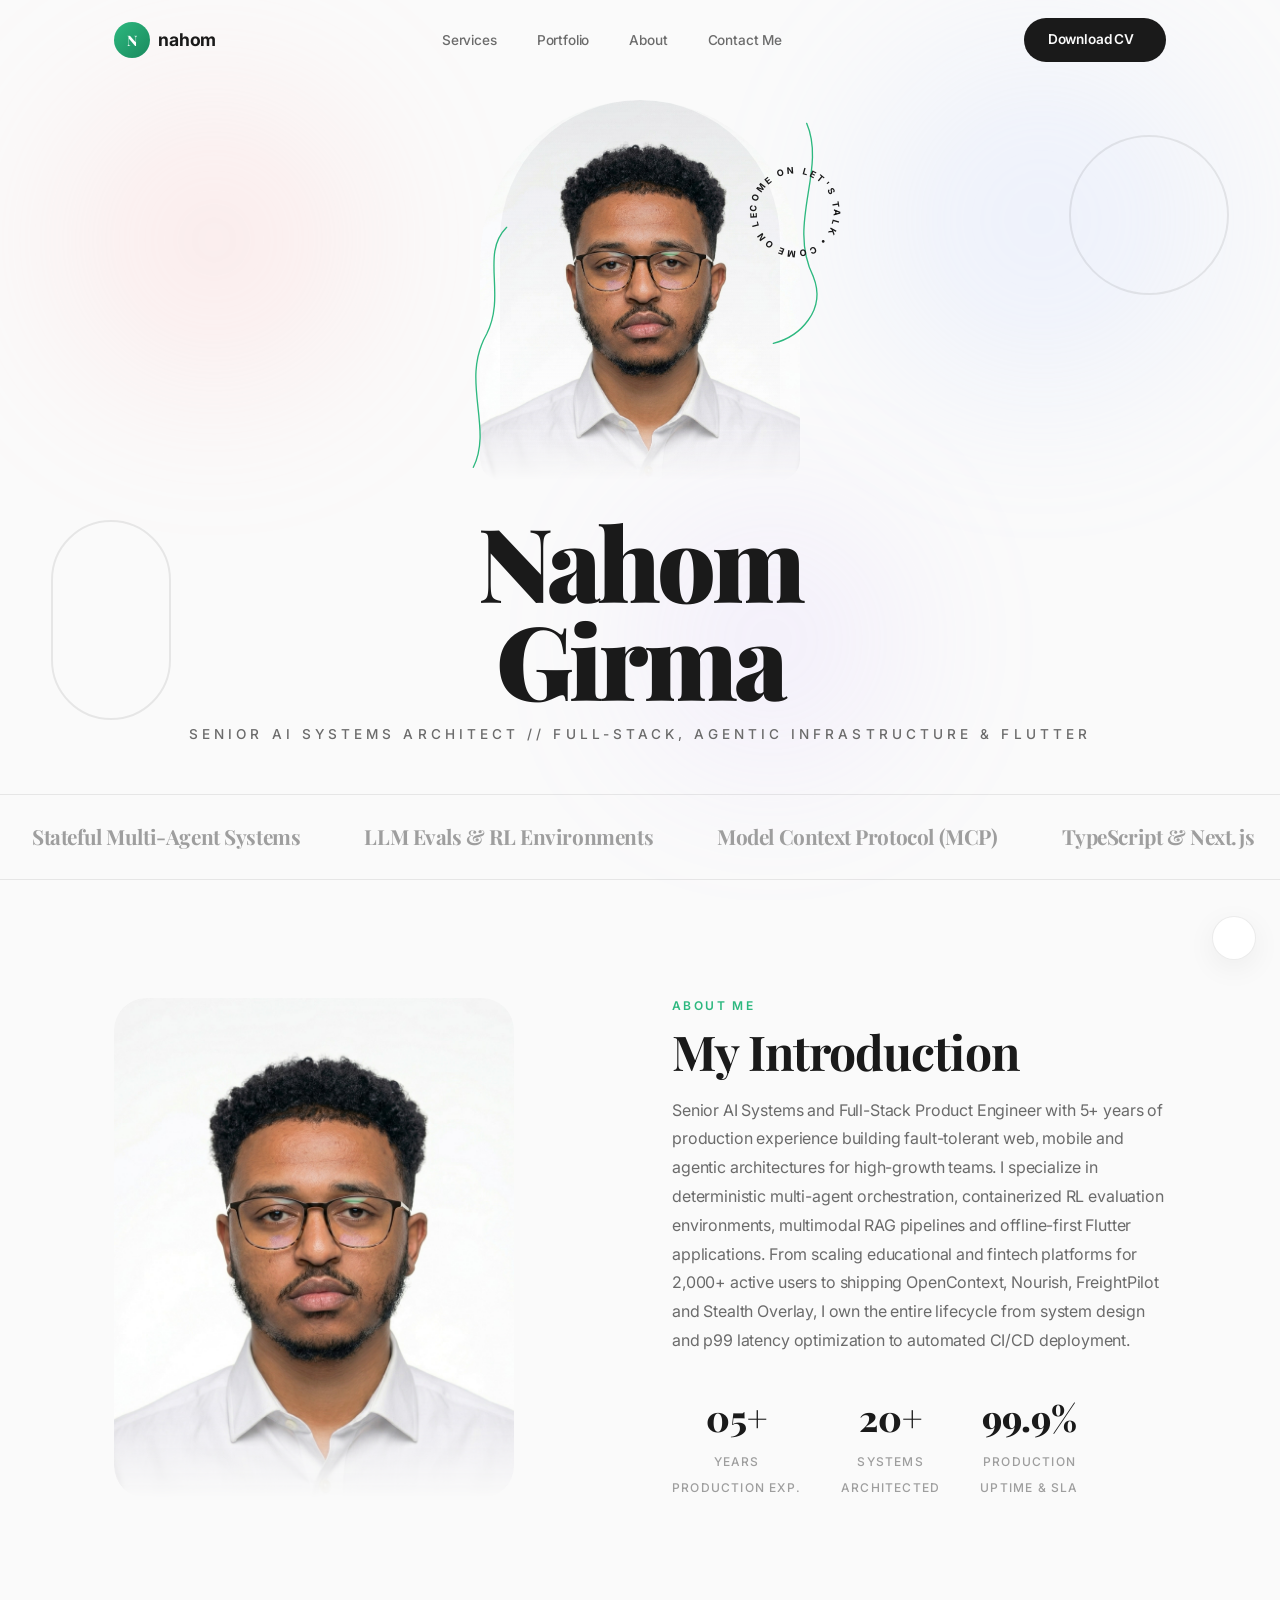
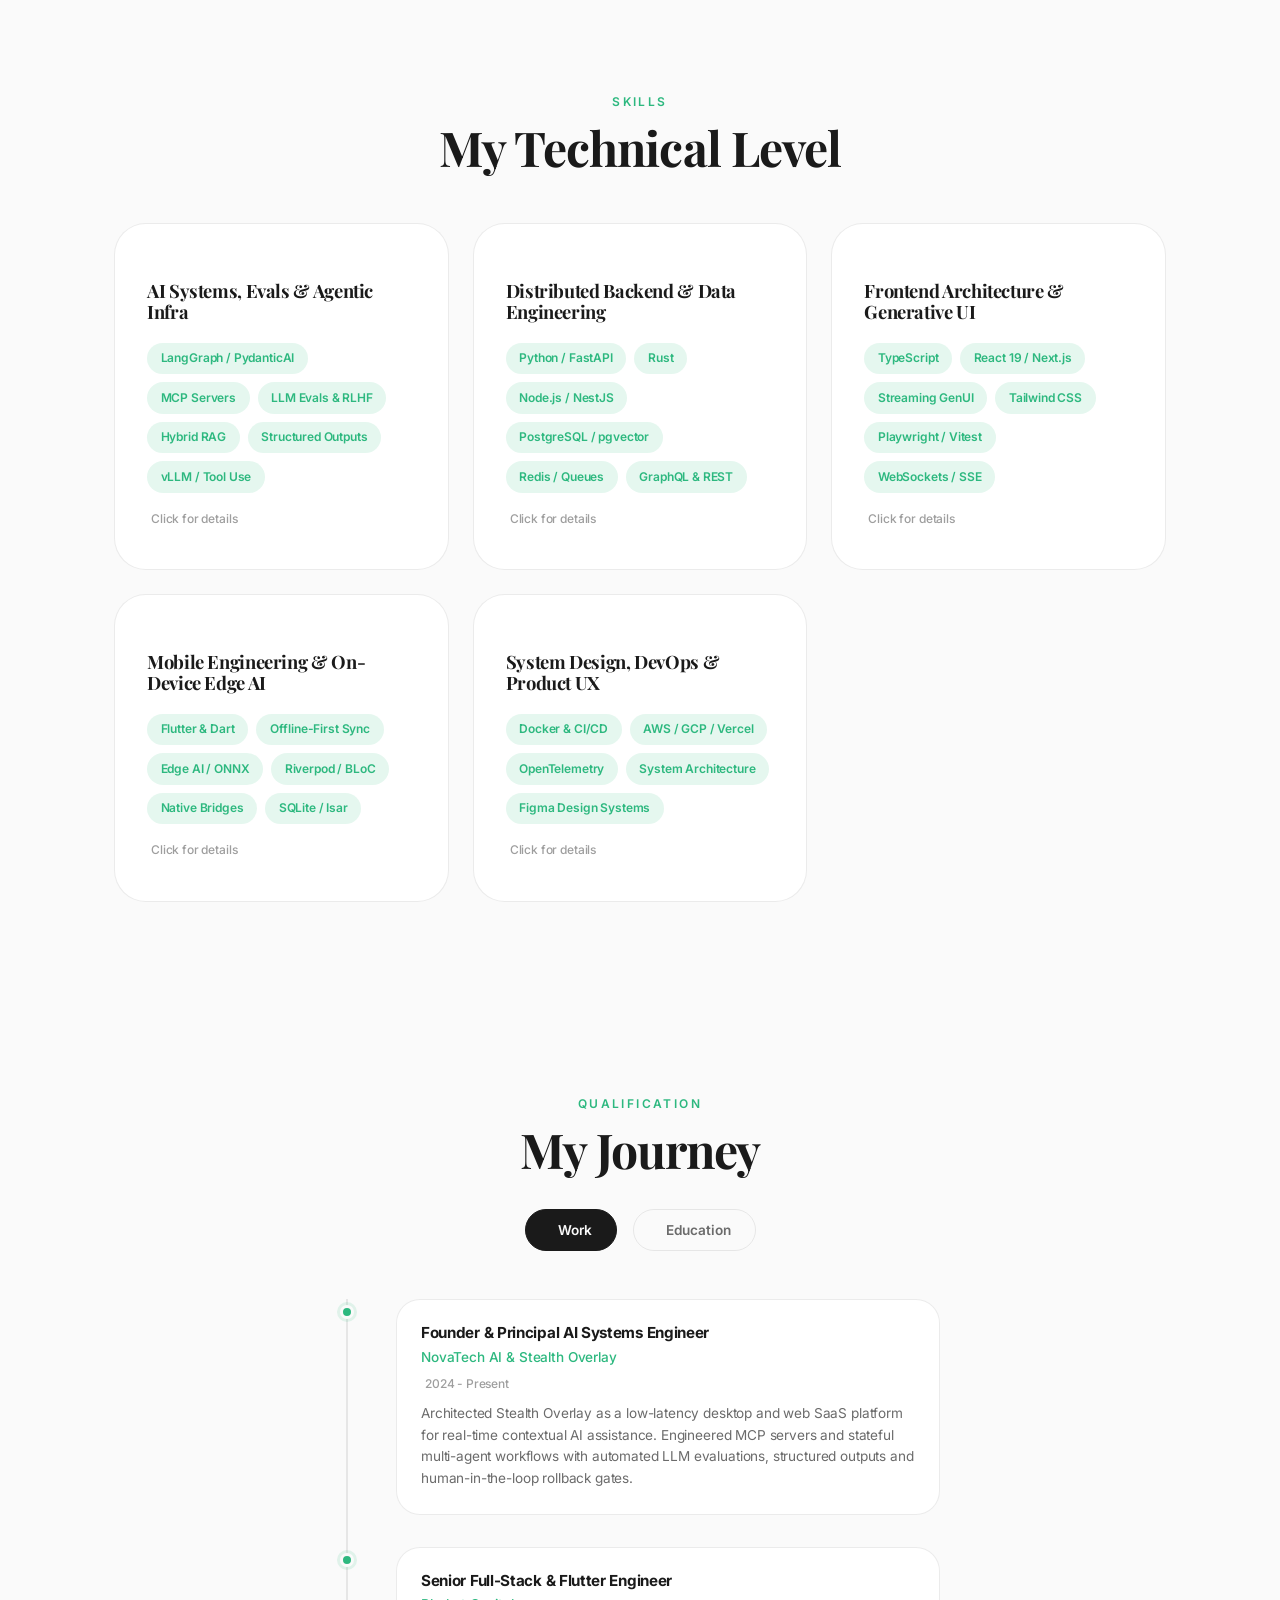
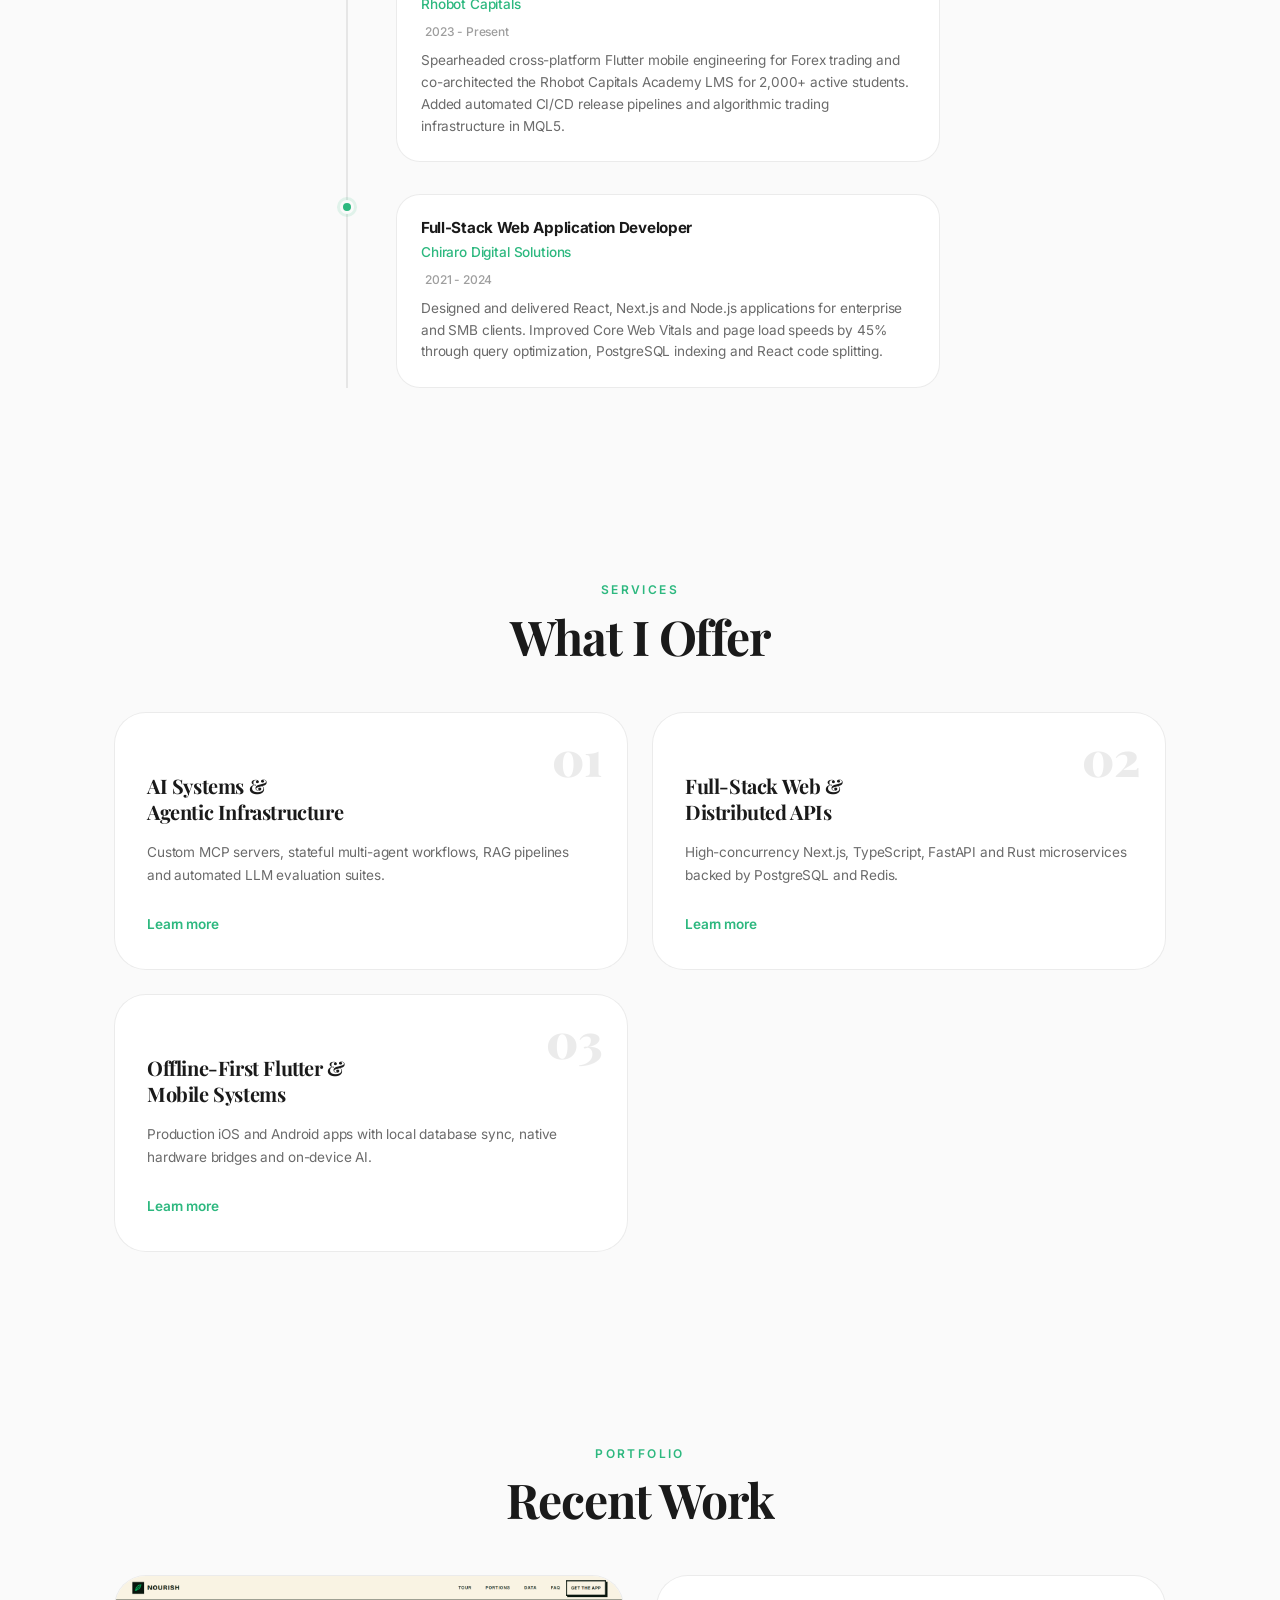
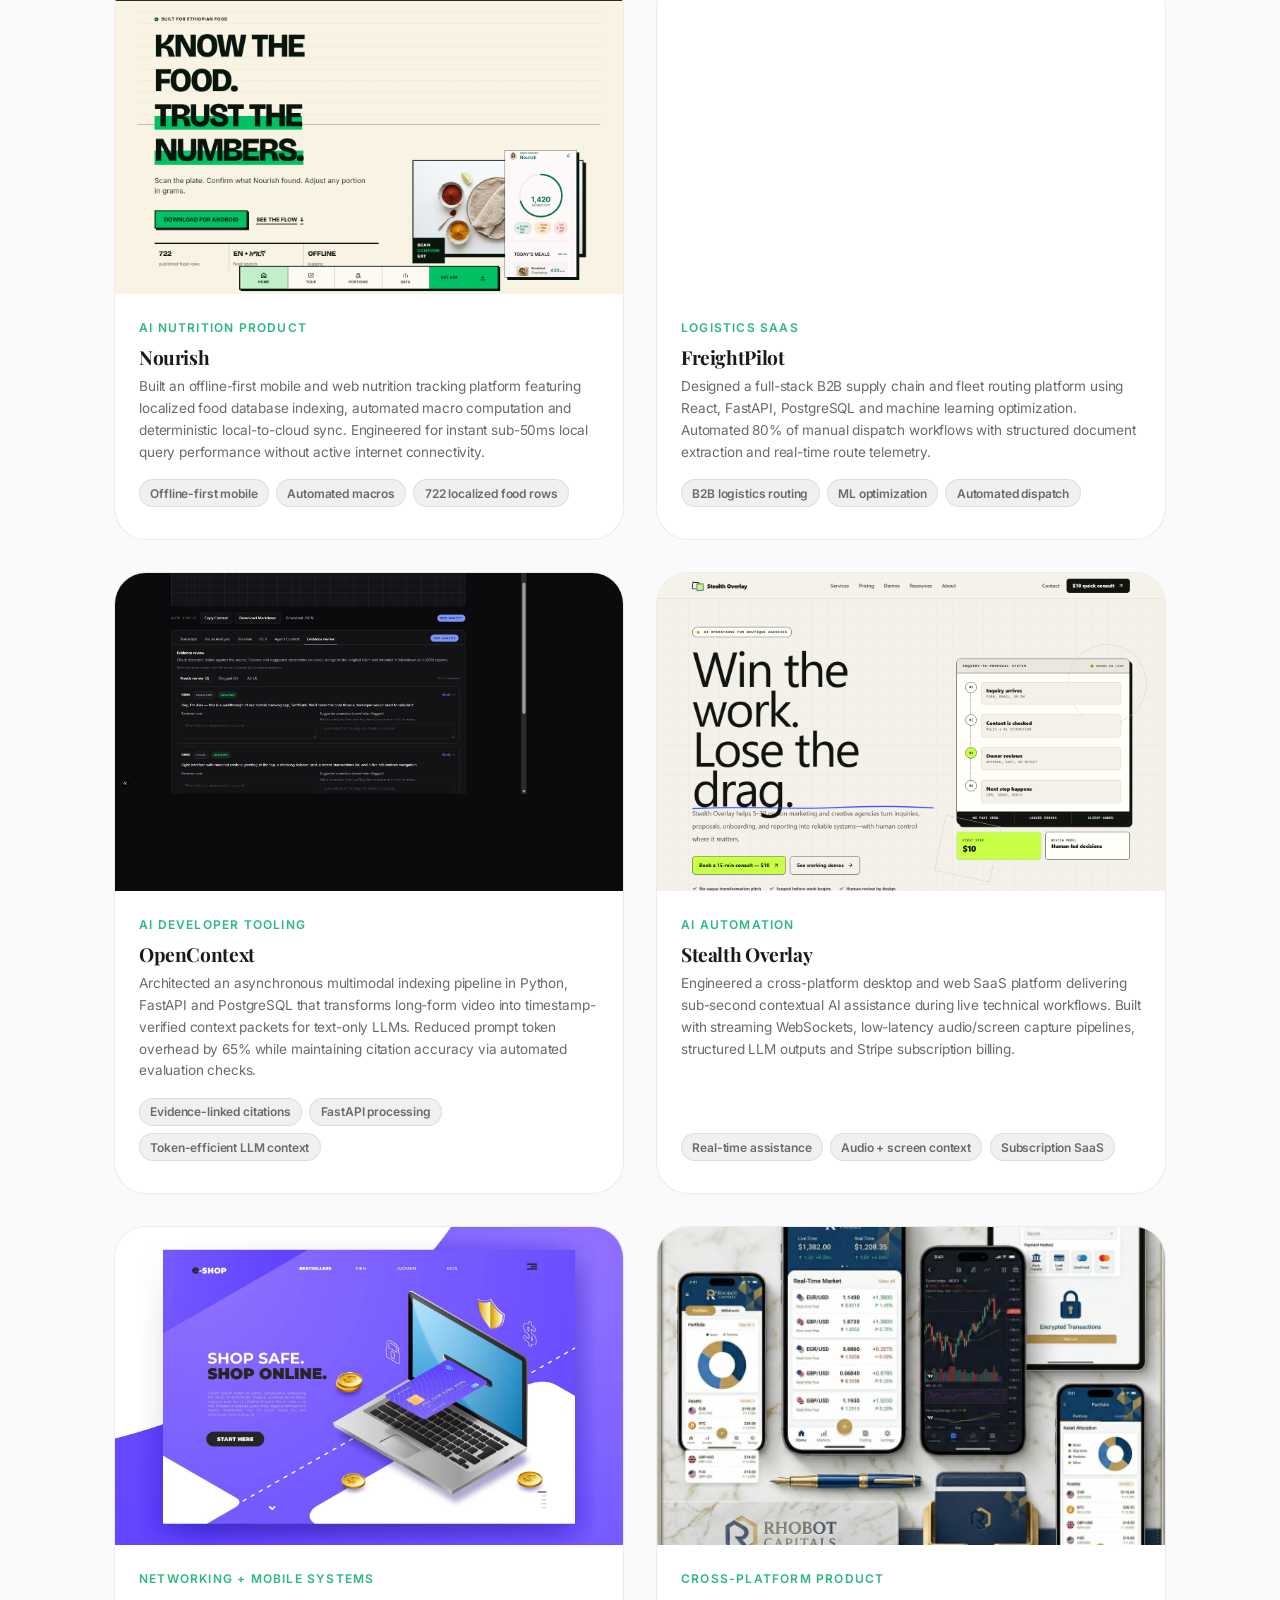
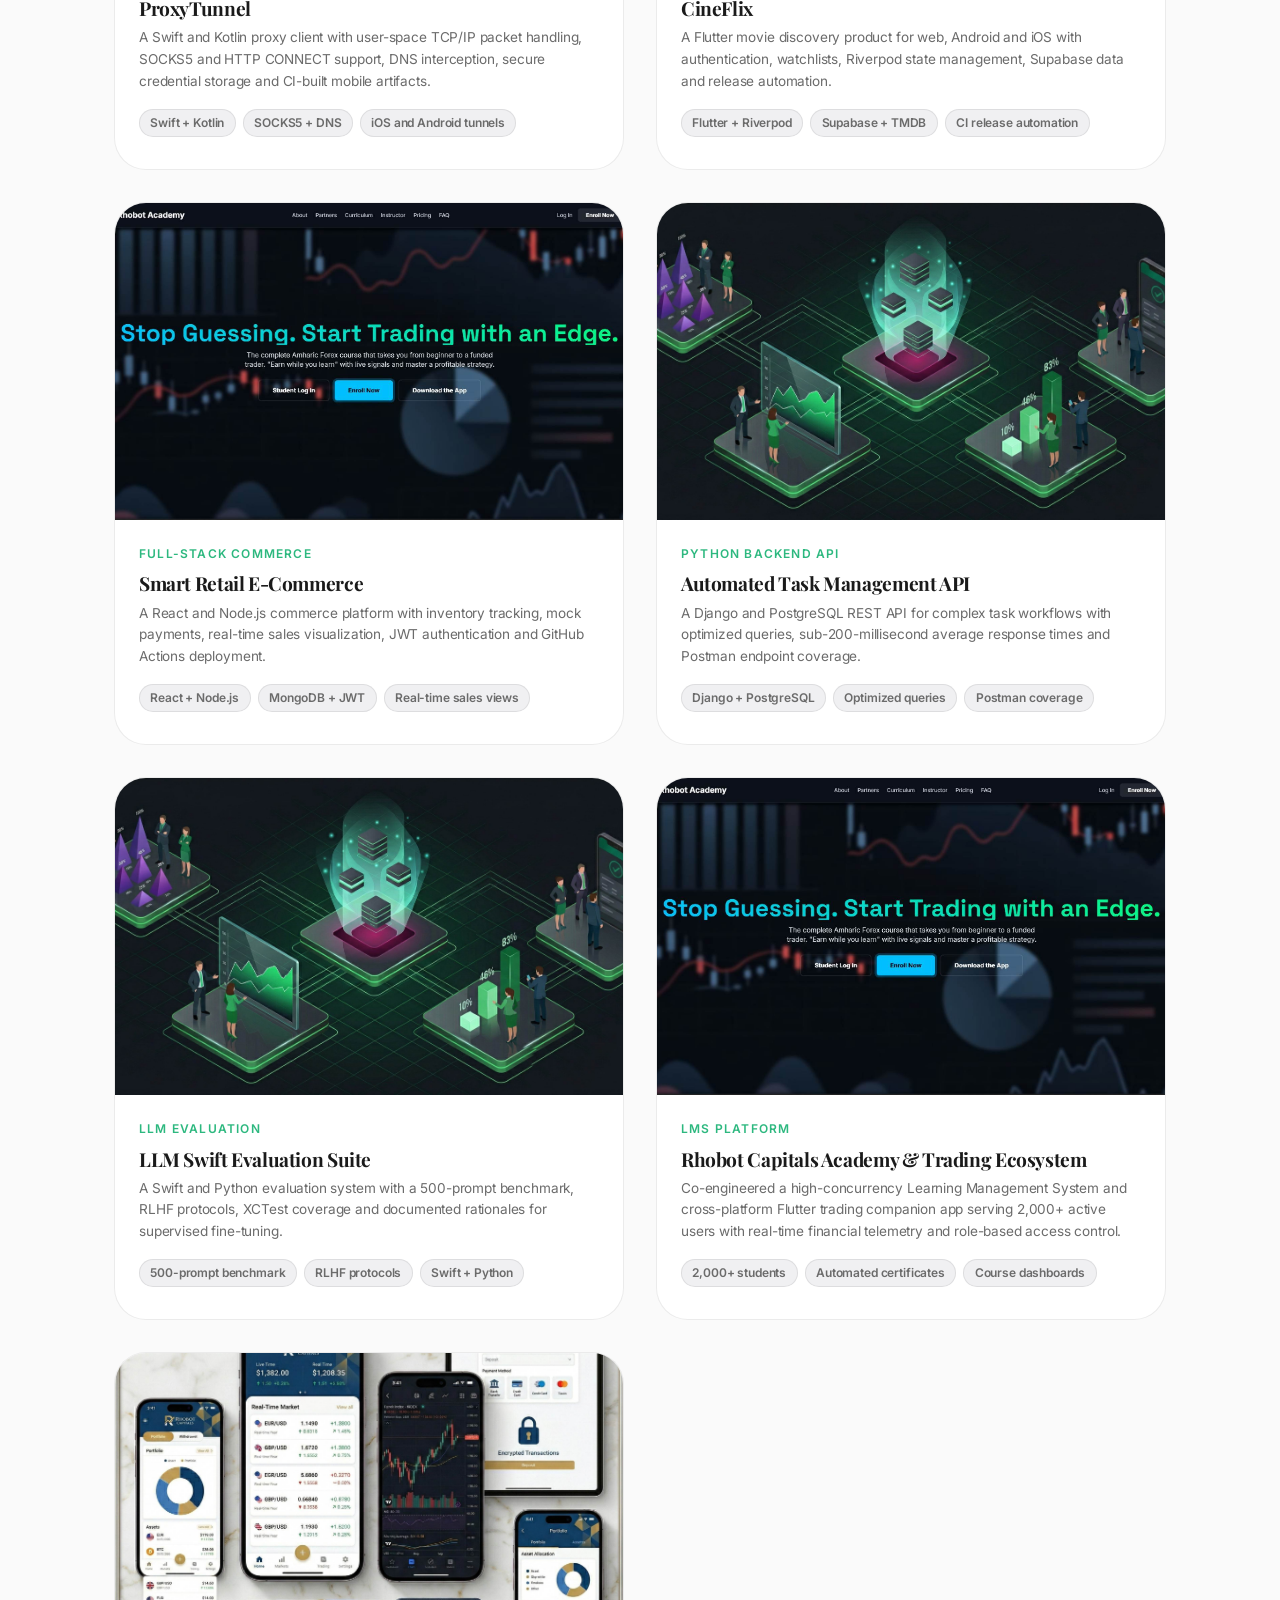
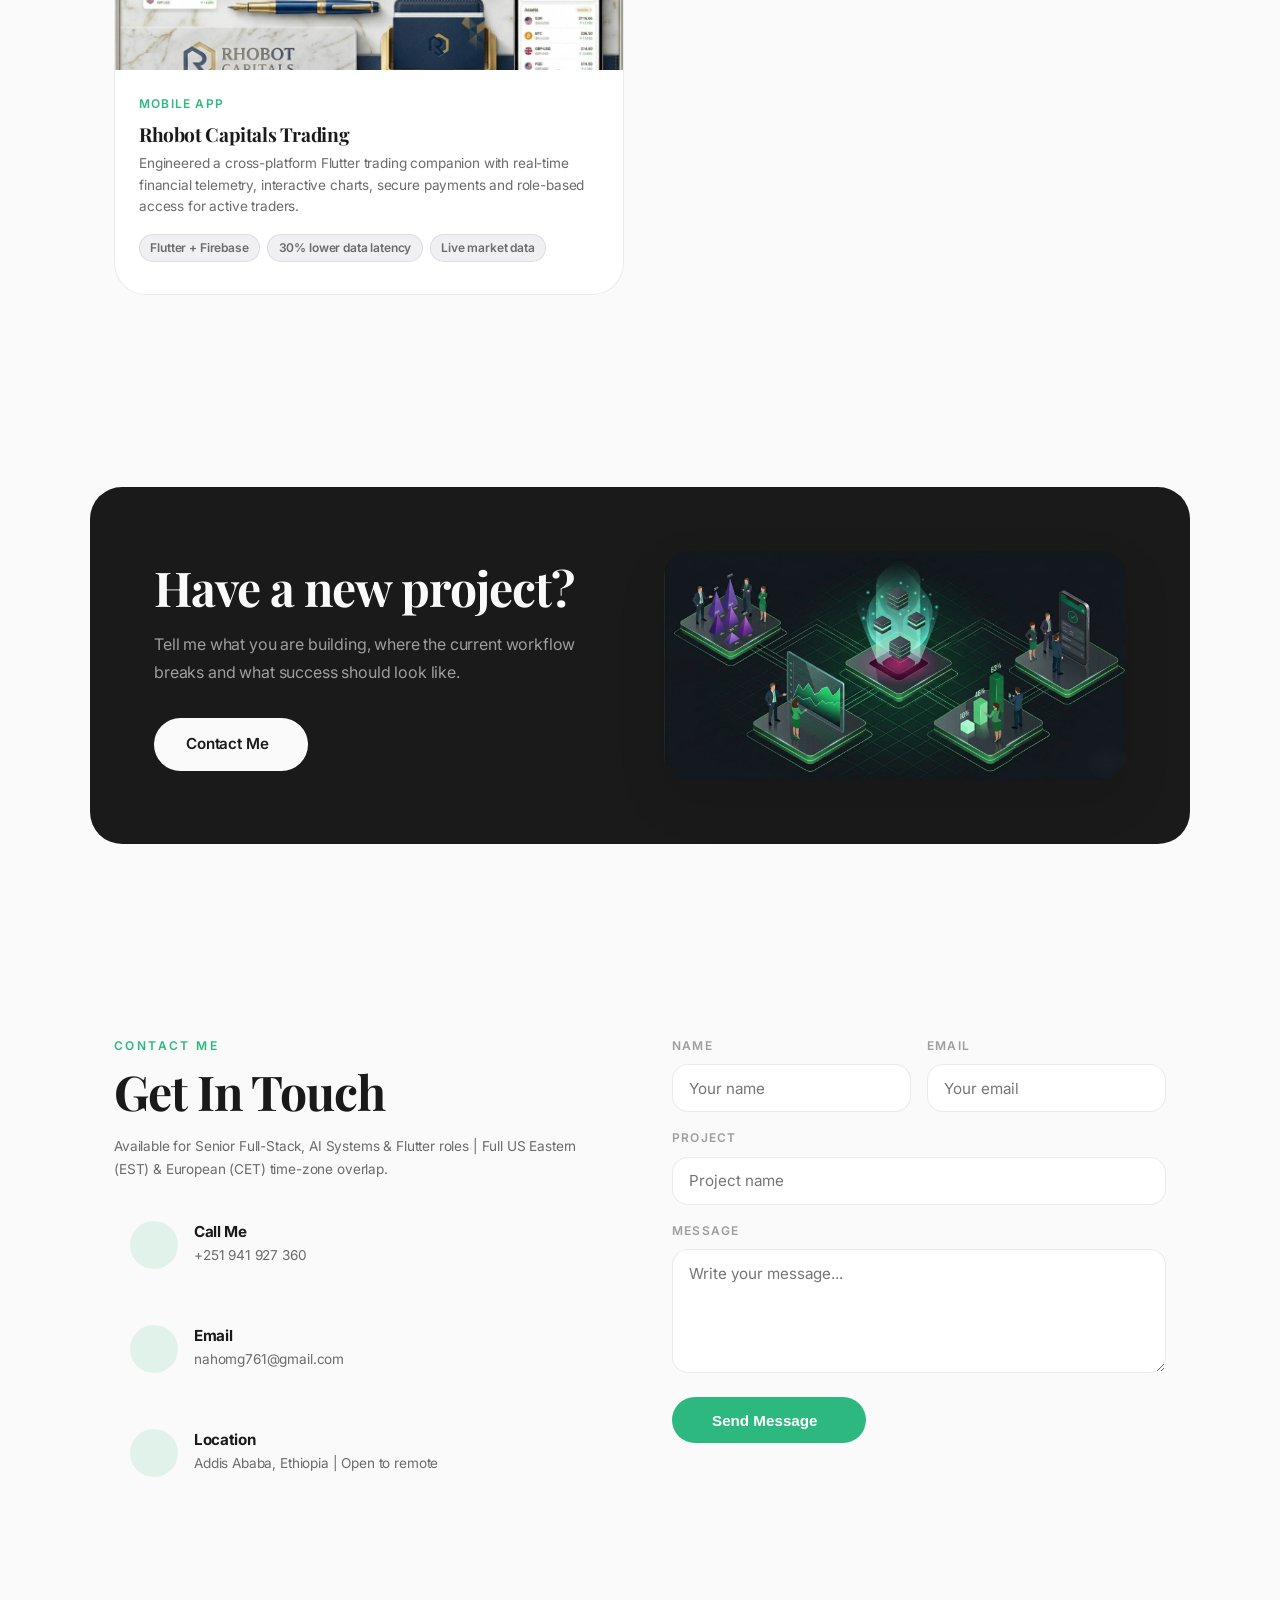
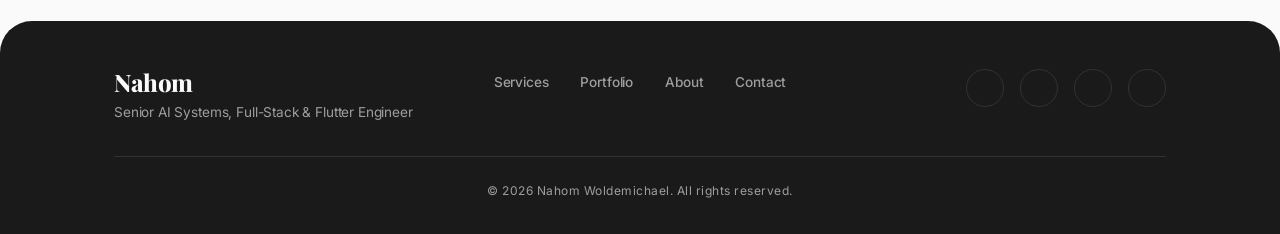
==== commit 65ad531a: "Overhaul portfolio for senior AI systems positioning" ====
--- a/index.html
+++ b/index.html
@@ -3,22 +3,22 @@
 <head>
     <meta charset="UTF-8">
     <meta name="viewport" content="width=device-width, initial-scale=1.0">
-    <meta name="description" content="Nahom Girma is an AI-first software engineer and full-stack Flutter developer building agentic systems, production web products and offline-first mobile applications.">
-    <title>Nahom Girma | AI-First Software Engineer &amp; Full-Stack Flutter Developer</title>
+    <meta name="description" content="Senior Full-Stack &amp; AI Systems Engineer (5+ Years). Architecting Stateful Multi-Agent Systems, RL Environments, LLM Evals, FastAPI/Rust Microservices, Next.js and Offline-First Flutter Apps.">
+    <title>Nahom Girma | Senior AI Systems, Full-Stack &amp; Flutter Architect</title>
 
     <!-- Open Graph / Social Share -->
     <meta property="og:type" content="website">
     <meta property="og:url" content="https://nahomwoldemichael.vercel.app/">
     <meta property="og:site_name" content="Nahom Girma | Portfolio">
-    <meta property="og:title" content="Nahom Girma | AI-First Software Engineer &amp; Full-Stack Flutter Developer">
-    <meta property="og:description" content="AI-first product engineer building agentic systems, production web products and offline-first Flutter applications.">
+    <meta property="og:title" content="Nahom Girma | Senior AI Systems, Full-Stack &amp; Flutter Architect">
+    <meta property="og:description" content="Senior Full-Stack &amp; AI Systems Engineer (5+ Years). Architecting Stateful Multi-Agent Systems, RL Environments, LLM Evals, FastAPI/Rust Microservices, Next.js and Offline-First Flutter Apps.">
     <meta property="og:image" content="https://nahomwoldemichael.vercel.app/assets/img/og-image-v2.png">
     <meta property="og:image:width" content="1200">
     <meta property="og:image:height" content="630">
     <meta property="og:image:alt" content="Nahom Girma, software engineer and founder">
     <meta name="twitter:card" content="summary_large_image">
-    <meta name="twitter:title" content="Nahom Girma | AI-First Software Engineer &amp; Full-Stack Flutter Developer">
-    <meta name="twitter:description" content="AI-first product engineer building agentic systems, production web products and offline-first Flutter applications.">
+    <meta name="twitter:title" content="Nahom Girma | Senior AI Systems, Full-Stack &amp; Flutter Architect">
+    <meta name="twitter:description" content="Senior Full-Stack &amp; AI Systems Engineer (5+ Years). Architecting Stateful Multi-Agent Systems, RL Environments, LLM Evals, FastAPI/Rust Microservices, Next.js and Offline-First Flutter Apps.">
     <meta name="twitter:image" content="https://nahomwoldemichael.vercel.app/assets/img/og-image-v2.png">
     <link rel="icon" type="image/svg+xml" href="assets/img/favicon.svg">
 
@@ -123,7 +123,7 @@
 
                 <div class="hero__info">
                     <h1 class="hero__name">Nahom<br>Girma</h1>
-                    <p class="hero__title">AI-FIRST PRODUCT ENGINEER // AGENTIC SYSTEMS, FULL-STACK WEB &amp; FLUTTER</p>
+                    <p class="hero__title">SENIOR AI SYSTEMS ARCHITECT // FULL-STACK, AGENTIC INFRASTRUCTURE &amp; FLUTTER</p>
                 </div>
             </div>
 
@@ -135,24 +135,28 @@
             <div class="hero__logos">
                 <div class="hero__logos-track">
                     <div class="hero__logos-slide">
-                        <span class="hero__logo-item">AI Systems &amp; Evals</span>
-                        <span class="hero__logo-item">Agentic Workflows</span>
-                        <span class="hero__logo-item">MCP &amp; Tool Use</span>
-                        <span class="hero__logo-item">Flutter &amp; Edge AI</span>
+                        <span class="hero__logo-item">Stateful Multi-Agent Systems</span>
+                        <span class="hero__logo-item">LLM Evals &amp; RL Environments</span>
+                        <span class="hero__logo-item">Model Context Protocol (MCP)</span>
                         <span class="hero__logo-item">TypeScript &amp; Next.js</span>
                         <span class="hero__logo-item">Python &amp; FastAPI</span>
+                        <span class="hero__logo-item">Rust Systems</span>
+                        <span class="hero__logo-item">Flutter &amp; Edge AI</span>
                         <span class="hero__logo-item">PostgreSQL &amp; pgvector</span>
-                        <span class="hero__logo-item">Rust</span>
+                        <span class="hero__logo-item">Distributed Microservices</span>
+                        <span class="hero__logo-item">OpenTelemetry &amp; CI/CD</span>
                     </div>
                     <div class="hero__logos-slide" aria-hidden="true">
-                        <span class="hero__logo-item">AI Systems &amp; Evals</span>
-                        <span class="hero__logo-item">Agentic Workflows</span>
-                        <span class="hero__logo-item">MCP &amp; Tool Use</span>
-                        <span class="hero__logo-item">Flutter &amp; Edge AI</span>
+                        <span class="hero__logo-item">Stateful Multi-Agent Systems</span>
+                        <span class="hero__logo-item">LLM Evals &amp; RL Environments</span>
+                        <span class="hero__logo-item">Model Context Protocol (MCP)</span>
                         <span class="hero__logo-item">TypeScript &amp; Next.js</span>
                         <span class="hero__logo-item">Python &amp; FastAPI</span>
+                        <span class="hero__logo-item">Rust Systems</span>
+                        <span class="hero__logo-item">Flutter &amp; Edge AI</span>
                         <span class="hero__logo-item">PostgreSQL &amp; pgvector</span>
-                        <span class="hero__logo-item">Rust</span>
+                        <span class="hero__logo-item">Distributed Microservices</span>
+                        <span class="hero__logo-item">OpenTelemetry &amp; CI/CD</span>
                     </div>
                 </div>
             </div>
@@ -167,19 +171,19 @@
                 <div class="about__data reveal">
                     <span class="section__subtitle">About Me</span>
                     <h2 class="section__title">My Introduction</h2>
-                    <p class="about__description">AI-first software engineer and founder with over 5 years of experience shipping production web and mobile products. I architect self-correcting AI agents, multimodal RAG pipelines and offline-first Flutter apps that cut manual operations and scale reliably. My recent systems include OpenContext, an evidence-linked video-to-context engine for LLMs, Nourish, an offline-first AI nutrition platform, FreightPilot, an automated logistics SaaS and Stealth Overlay, an AI workflow and real-time assistance platform.</p>
+                    <p class="about__description">Senior AI Systems and Full-Stack Product Engineer with 5+ years of production experience building fault-tolerant web, mobile and agentic architectures for high-growth teams. I specialize in deterministic multi-agent orchestration, containerized RL evaluation environments, multimodal RAG pipelines and offline-first Flutter applications. From scaling educational and fintech platforms for 2,000+ active users to shipping OpenContext, Nourish, FreightPilot and Stealth Overlay, I own the entire lifecycle from system design and p99 latency optimization to automated CI/CD deployment.</p>
                     <div class="about__stats">
                         <div class="about__stat">
                             <span class="about__stat-number">05+</span>
-                            <span class="about__stat-label">Years<br>Experience</span>
+                            <span class="about__stat-label">Years<br>Production Exp.</span>
                         </div>
                         <div class="about__stat">
-                            <span class="about__stat-number">15+</span>
-                            <span class="about__stat-label">Completed<br>Projects</span>
+                            <span class="about__stat-number">20+</span>
+                            <span class="about__stat-label">Systems<br>Architected</span>
                         </div>
                         <div class="about__stat">
-                            <span class="about__stat-number">04</span>
-                            <span class="about__stat-label">Startup<br>Products</span>
+                            <span class="about__stat-number">99.9%</span>
+                            <span class="about__stat-label">Production<br>Uptime &amp; SLA</span>
                         </div>
                     </div>
                 </div>
@@ -196,140 +200,138 @@
                 <div class="skills__grid">
                     <div class="skills__card reveal" data-skill="ai" role="button" tabindex="0" aria-controls="skill-modal-ai" aria-label="View AI systems and agentic engineering details">
                         <i class="uil uil-robot skills__card-icon"></i>
-                        <h3 class="skills__card-title">AI Systems &amp; Agentic Engineering</h3>
+                        <h3 class="skills__card-title">AI Systems, Evals &amp; Agentic Infra</h3>
                         <div class="skills__tags">
-                            <span class="skills__tag">Agentic Workflows</span>
-                            <span class="skills__tag">LLM Evaluation</span>
+                            <span class="skills__tag">LangGraph / PydanticAI</span>
+                            <span class="skills__tag">MCP Servers</span>
+                            <span class="skills__tag">LLM Evals &amp; RLHF</span>
+                            <span class="skills__tag">Hybrid RAG</span>
                             <span class="skills__tag">Structured Outputs</span>
-                            <span class="skills__tag">Multimodal RAG</span>
-                            <span class="skills__tag">MCP Servers</span>
-                            <span class="skills__tag">Browser Automation</span>
-                        </div>
-                        <span class="skills__card-hint"><i class="uil uil-expand-arrows-alt"></i> Click for details</span>
-                    </div>
-                    <div class="skills__card reveal" data-skill="mobile" role="button" tabindex="0" aria-controls="skill-modal-mobile" aria-label="View mobile development and edge AI details">
-                        <i class="uil uil-mobile-android skills__card-icon"></i>
-                        <h3 class="skills__card-title">Mobile Development &amp; Edge AI</h3>
-                        <div class="skills__tags">
-                            <span class="skills__tag">Flutter</span>
-                            <span class="skills__tag">Dart</span>
-                            <span class="skills__tag">Offline-First</span>
-                            <span class="skills__tag">On-Device AI</span>
-                            <span class="skills__tag">Riverpod / BLoC</span>
-                            <span class="skills__tag">Firebase</span>
-                            <span class="skills__tag">Native Bridges</span>
+                            <span class="skills__tag">vLLM / Tool Use</span>
                         </div>
                         <span class="skills__card-hint"><i class="uil uil-expand-arrows-alt"></i> Click for details</span>
                     </div>
                     <div class="skills__card reveal" data-skill="backend" role="button" tabindex="0" aria-controls="skill-modal-backend" aria-label="View backend and AI infrastructure details">
                         <i class="uil uil-server-network skills__card-icon"></i>
-                        <h3 class="skills__card-title">Backend &amp; AI Infrastructure</h3>
+                        <h3 class="skills__card-title">Distributed Backend &amp; Data Engineering</h3>
                         <div class="skills__tags">
-                            <span class="skills__tag">FastAPI</span>
-                            <span class="skills__tag">Python</span>
+                            <span class="skills__tag">Python / FastAPI</span>
+                            <span class="skills__tag">Rust</span>
                             <span class="skills__tag">Node.js / NestJS</span>
-                            <span class="skills__tag">PostgreSQL &amp; pgvector</span>
-                            <span class="skills__tag">Prisma</span>
-                            <span class="skills__tag">Rust</span>
-                            <span class="skills__tag">Docker</span>
+                            <span class="skills__tag">PostgreSQL / pgvector</span>
+                            <span class="skills__tag">Redis / Queues</span>
+                            <span class="skills__tag">GraphQL &amp; REST</span>
                         </div>
                         <span class="skills__card-hint"><i class="uil uil-expand-arrows-alt"></i> Click for details</span>
                     </div>
                     <div class="skills__card reveal" data-skill="frontend" role="button" tabindex="0" aria-controls="skill-modal-frontend" aria-label="View frontend and generative UI details">
                         <i class="uil uil-brackets-curly skills__card-icon"></i>
-                        <h3 class="skills__card-title">Frontend &amp; Generative UI</h3>
+                        <h3 class="skills__card-title">Frontend Architecture &amp; Generative UI</h3>
                         <div class="skills__tags">
                             <span class="skills__tag">TypeScript</span>
-                            <span class="skills__tag">React</span>
-                            <span class="skills__tag">Next.js</span>
+                            <span class="skills__tag">React 19 / Next.js</span>
+                            <span class="skills__tag">Streaming GenUI</span>
                             <span class="skills__tag">Tailwind CSS</span>
-                            <span class="skills__tag">Streaming UI</span>
-                            <span class="skills__tag">Accessibility</span>
+                            <span class="skills__tag">Playwright / Vitest</span>
+                            <span class="skills__tag">WebSockets / SSE</span>
+                        </div>
+                        <span class="skills__card-hint"><i class="uil uil-expand-arrows-alt"></i> Click for details</span>
+                    </div>
+                    <div class="skills__card reveal" data-skill="mobile" role="button" tabindex="0" aria-controls="skill-modal-mobile" aria-label="View mobile engineering and on-device edge AI details">
+                        <i class="uil uil-mobile-android skills__card-icon"></i>
+                        <h3 class="skills__card-title">Mobile Engineering &amp; On-Device Edge AI</h3>
+                        <div class="skills__tags">
+                            <span class="skills__tag">Flutter &amp; Dart</span>
+                            <span class="skills__tag">Offline-First Sync</span>
+                            <span class="skills__tag">Edge AI / ONNX</span>
+                            <span class="skills__tag">Riverpod / BLoC</span>
+                            <span class="skills__tag">Native Bridges</span>
+                            <span class="skills__tag">SQLite / Isar</span>
                         </div>
                         <span class="skills__card-hint"><i class="uil uil-expand-arrows-alt"></i> Click for details</span>
                     </div>
                     <div class="skills__card reveal" data-skill="uiux" role="button" tabindex="0" aria-controls="skill-modal-uiux" aria-label="View UI and UX design details">
                         <i class="uil uil-palette skills__card-icon"></i>
-                        <h3 class="skills__card-title">UI/UX Design</h3>
+                        <h3 class="skills__card-title">System Design, DevOps &amp; Product UX</h3>
                         <div class="skills__tags">
-                            <span class="skills__tag">Figma</span>
-                            <span class="skills__tag">Wireframing</span>
-                            <span class="skills__tag">Prototyping</span>
-                            <span class="skills__tag">User Research</span>
-                            <span class="skills__tag">Design Systems</span>
+                            <span class="skills__tag">Docker &amp; CI/CD</span>
+                            <span class="skills__tag">AWS / GCP / Vercel</span>
+                            <span class="skills__tag">OpenTelemetry</span>
+                            <span class="skills__tag">System Architecture</span>
+                            <span class="skills__tag">Figma Design Systems</span>
                         </div>
                         <span class="skills__card-hint"><i class="uil uil-expand-arrows-alt"></i> Click for details</span>
                     </div>
                 </div>
 
                 <!-- Skill Modals -->
-                <div class="skill-modal" id="skill-modal-mobile" role="dialog" aria-modal="true" aria-label="Mobile development details" aria-hidden="true">
+                <div class="skill-modal" id="skill-modal-mobile" role="dialog" aria-modal="true" aria-label="Mobile engineering and on-device edge AI details" aria-hidden="true">
                     <div class="skill-modal__content">
-                        <button type="button" class="skill-modal__close" aria-label="Close mobile development details"><i class="uil uil-times"></i></button>
+                        <button type="button" class="skill-modal__close" aria-label="Close mobile engineering and on-device edge AI details"><i class="uil uil-times"></i></button>
                         <i class="uil uil-mobile-android skill-modal__icon"></i>
-                        <h3 class="skill-modal__title">Mobile Development &amp; Edge AI</h3>
-                        <p class="skill-modal__desc">With over 5 years of hands-on experience, I build high-performance cross-platform mobile applications in <strong>Flutter</strong> and <strong>Dart</strong> designed for offline resilience and real-time AI streaming.</p>
+                        <h3 class="skill-modal__title">Mobile Engineering &amp; On-Device Edge AI</h3>
+                        <p class="skill-modal__desc">With 5+ years of mobile engineering experience, I build cross-platform Flutter applications with local-first database sync, native platform bridges and on-device AI inference.</p>
                         <ul class="skill-modal__list">
-                            <li><strong>Flutter &amp; Dart Architecture:</strong> Scalable state management with Riverpod and BLoC, custom animations and native platform channels for iOS and Android.</li>
-                            <li><strong>Offline-First Sync:</strong> Local-first databases using SQLite and Isar with deterministic background conflict resolution and cloud synchronization.</li>
-                            <li><strong>Edge AI &amp; Streaming UI:</strong> Running quantized on-device models and streaming real-time token responses and generative UI components on mobile.</li>
-                            <li><strong>Production Delivery:</strong> Automated CI/CD pipelines with Codemagic and GitHub Actions, crash analytics and full App Store and Play Store lifecycle management.</li>
+                            <li><strong>Production Flutter Architecture:</strong> Clean architecture with Riverpod and BLoC, 60/120fps custom animations and native Swift/Kotlin platform channels for iOS and Android.</li>
+                            <li><strong>Offline-First Sync Engines:</strong> Local-first storage using SQLite and Isar with deterministic conflict resolution, delta syncing and zero-data-loss background queues.</li>
+                            <li><strong>On-Device Edge AI:</strong> Running quantized local models and real-time audio/vision pipelines directly on mobile hardware for zero-latency, privacy-first inference.</li>
+                            <li><strong>Enterprise Mobile CI/CD:</strong> Automated build, test and signing pipelines via Codemagic and GitHub Actions with full App Store and Google Play release automation.</li>
                         </ul>
                     </div>
                 </div>
-                <div class="skill-modal" id="skill-modal-frontend" role="dialog" aria-modal="true" aria-label="Frontend development details" aria-hidden="true">
+                <div class="skill-modal" id="skill-modal-frontend" role="dialog" aria-modal="true" aria-label="Frontend architecture and generative UI details" aria-hidden="true">
                     <div class="skill-modal__content">
-                        <button type="button" class="skill-modal__close" aria-label="Close frontend development details"><i class="uil uil-times"></i></button>
+                        <button type="button" class="skill-modal__close" aria-label="Close frontend architecture and generative UI details"><i class="uil uil-times"></i></button>
                         <i class="uil uil-brackets-curly skill-modal__icon"></i>
-                        <h3 class="skill-modal__title">Frontend &amp; Generative UI</h3>
-                        <p class="skill-modal__desc">I build fast, accessible web applications and AI-native interfaces that turn complex model outputs into intuitive user experiences.</p>
+                        <h3 class="skill-modal__title">Frontend Architecture &amp; Generative UI</h3>
+                        <p class="skill-modal__desc">I build ultra-responsive, type-safe web applications and streaming AI interfaces that turn complex real-time data and agent states into seamless user experiences.</p>
                         <ul class="skill-modal__list">
-                            <li><strong>React &amp; Next.js:</strong> Server-side rendering, App Router architecture, optimistic UI updates and strict TypeScript type safety.</li>
-                            <li><strong>AI-Native &amp; Generative UI:</strong> Streaming server-sent events, dynamic tool-call rendering and interactive human-review interfaces.</li>
-                            <li><strong>Design Systems &amp; Tailwind CSS:</strong> Reusable component libraries, responsive layouts, dark-mode theming and fluid micro-interactions.</li>
-                            <li><strong>Web Performance &amp; Accessibility:</strong> Core Web Vitals optimization, semantic HTML and full keyboard and screen-reader accessibility.</li>
+                            <li><strong>Modern React &amp; Next.js Architecture:</strong> Server Components (RSC), App Router, optimistic UI mutations, strict TypeScript patterns and modular state management.</li>
+                            <li><strong>Generative UI &amp; Real-Time Streaming:</strong> Low-latency Server-Sent Events (SSE) and WebSocket consumers that dynamically render interactive components, live charts and agent tool calls.</li>
+                            <li><strong>Performance &amp; Core Web Vitals:</strong> Code splitting, bundle optimization, lazy loading and WCAG-compliant keyboard and screen-reader accessibility.</li>
+                            <li><strong>Automated End-to-End Testing:</strong> Comprehensive unit, integration and E2E browser testing using Vitest, Jest and Playwright to guarantee zero-regression deployments.</li>
                         </ul>
                     </div>
                 </div>
-                <div class="skill-modal" id="skill-modal-backend" role="dialog" aria-modal="true" aria-label="Backend development details" aria-hidden="true">
+                <div class="skill-modal" id="skill-modal-backend" role="dialog" aria-modal="true" aria-label="Distributed backend and data engineering details" aria-hidden="true">
                     <div class="skill-modal__content">
-                        <button type="button" class="skill-modal__close" aria-label="Close backend development details"><i class="uil uil-times"></i></button>
+                        <button type="button" class="skill-modal__close" aria-label="Close distributed backend and data engineering details"><i class="uil uil-times"></i></button>
                         <i class="uil uil-server-network skill-modal__icon"></i>
-                        <h3 class="skill-modal__title">Backend &amp; AI Infrastructure</h3>
-                        <p class="skill-modal__desc">I design low-latency server architectures, asynchronous task queues and vector data pipelines that power AI-native web and mobile products.</p>
+                        <h3 class="skill-modal__title">Distributed Backend &amp; Data Engineering</h3>
+                        <p class="skill-modal__desc">I architect high-concurrency backend microservices, event-driven pipelines and optimized relational and vector databases built to handle heavy asynchronous workloads.</p>
                         <ul class="skill-modal__list">
-                            <li><strong>High-Throughput APIs:</strong> Asynchronous microservices built with Python FastAPI and TypeScript NestJS or Node.js for concurrent LLM streaming and webhook processing.</li>
-                            <li><strong>Database &amp; Vector Storage:</strong> Relational schema design, indexing and vector similarity search using PostgreSQL, pgvector, Supabase and Prisma.</li>
-                            <li><strong>Systems &amp; Performance:</strong> Performance-critical data processing, CLI tooling and high-concurrency services written in Rust and Python.</li>
-                            <li><strong>Cloud &amp; DevOps:</strong> Containerized deployments with Docker, reverse proxies, rate limiting, JWT and OAuth security and automated CI/CD workflows.</li>
+                            <li><strong>High-Throughput APIs:</strong> Asynchronous microservices in Python (FastAPI, AsyncIO) and TypeScript (NestJS, Node.js) engineered for sub-100ms response times and concurrent SSE/WebSocket token streaming.</li>
+                            <li><strong>Systems Programming &amp; Rust:</strong> Memory-safe, high-performance CLI tooling, data parsers and compute-heavy worker nodes written in Rust and Python.</li>
+                            <li><strong>Database Architecture &amp; Tuning:</strong> Advanced schema normalization, query indexing, connection pooling and vector similarity search across PostgreSQL, pgvector, Prisma, Redis and Supabase.</li>
+                            <li><strong>Event-Driven &amp; Async Workers:</strong> Distributed task queues, webhook idempotency, rate limiting, OAuth2/JWT security and automated fault recovery.</li>
                         </ul>
                     </div>
                 </div>
-                <div class="skill-modal" id="skill-modal-uiux" role="dialog" aria-modal="true" aria-label="UI and UX design details" aria-hidden="true">
+                <div class="skill-modal" id="skill-modal-uiux" role="dialog" aria-modal="true" aria-label="System design, DevOps and product UX details" aria-hidden="true">
                     <div class="skill-modal__content">
-                        <button type="button" class="skill-modal__close" aria-label="Close UI and UX design details"><i class="uil uil-times"></i></button>
+                        <button type="button" class="skill-modal__close" aria-label="Close system design, DevOps and product UX details"><i class="uil uil-times"></i></button>
                         <i class="uil uil-palette skill-modal__icon"></i>
-                        <h3 class="skill-modal__title">UI/UX Design</h3>
-                        <p class="skill-modal__desc">I create intuitive user-centered designs that balance aesthetics with usability. From initial research and wireframes to polished production-ready prototypes, I ensure every interface is thoughtful, accessible and visually engaging.</p>
+                        <h3 class="skill-modal__title">System Design, DevOps &amp; Product UX</h3>
+                        <p class="skill-modal__desc">I bridge product vision and production infrastructure by combining scalable system design, containerized DevOps pipelines and accessible design systems.</p>
                         <ul class="skill-modal__list">
-                            <li><strong>Figma:</strong> End-to-end design workflows including component libraries, auto-layout, interactive prototypes and developer handoff.</li>
-                            <li><strong>Wireframing &amp; Prototyping:</strong> Low-fidelity sketches to high-fidelity clickable prototypes for rapid iteration and stakeholder feedback.</li>
-                            <li><strong>User Research:</strong> User interviews, personas, journey mapping and usability testing to validate design decisions with real data.</li>
-                            <li><strong>Design Systems:</strong> Building scalable design tokens, reusable component libraries and style guides that ensure consistency across products.</li>
+                            <li><strong>Containerization &amp; Cloud Infra:</strong> Reproducible multi-stage Docker environments, Linux server administration, reverse proxies and cloud deployments across AWS, GCP, Render and Vercel.</li>
+                            <li><strong>CI/CD &amp; Quality Gates:</strong> Automated GitHub Actions pipelines enforcing static analysis, type checking, automated test suites and zero-downtime rollouts.</li>
+                            <li><strong>Observability &amp; Incident Response:</strong> Structured logging, distributed tracing and real-time error monitoring to diagnose bottlenecks and maintain 99.9% uptime.</li>
+                            <li><strong>Design Systems &amp; Product UX:</strong> End-to-end Figma prototyping, tokenized component libraries and developer-ready specifications that accelerate feature velocity.</li>
                         </ul>
                     </div>
                 </div>
-                <div class="skill-modal" id="skill-modal-ai" role="dialog" aria-modal="true" aria-label="AI systems and agentic engineering details" aria-hidden="true">
+                <div class="skill-modal" id="skill-modal-ai" role="dialog" aria-modal="true" aria-label="AI systems, evals and agentic infrastructure details" aria-hidden="true">
                     <div class="skill-modal__content">
-                        <button type="button" class="skill-modal__close" aria-label="Close AI systems and agentic engineering details"><i class="uil uil-times"></i></button>
+                        <button type="button" class="skill-modal__close" aria-label="Close AI systems, evals and agentic infrastructure details"><i class="uil uil-times"></i></button>
                         <i class="uil uil-robot skill-modal__icon"></i>
-                        <h3 class="skill-modal__title">AI Systems &amp; Agentic Engineering</h3>
-                        <p class="skill-modal__desc">I architect reliable production-grade AI systems that move beyond simple prompt wrappers. My focus is on deterministic execution, automated evaluation and measurable ROI.</p>
+                        <h3 class="skill-modal__title">AI Systems, Evals &amp; Agentic Infra</h3>
+                        <p class="skill-modal__desc">I engineer deterministic, production-grade AI systems and evaluation harnesses that eliminate hallucinations, cut token costs and pass strict enterprise reliability benchmarks.</p>
                         <ul class="skill-modal__list">
-                            <li><strong>Agentic Orchestration:</strong> State-machine workflows using LangGraph, PydanticAI and custom Model Context Protocol servers with human-in-the-loop approval gates.</li>
-                            <li><strong>LLM Evals &amp; Observability:</strong> Automated test suites grading accuracy, latency and hallucination rates across edge cases before production deployment.</li>
-                            <li><strong>Structured Outputs:</strong> Zero-hallucination schema extraction using Pydantic, Instructor and Zod for reliable database writes and API tool calls.</li>
-                            <li><strong>Multimodal RAG &amp; Context:</strong> High-precision vector pipelines using pgvector, hybrid search and timestamp-linked video and document indexing.</li>
+                            <li><strong>Stateful Multi-Agent Orchestration:</strong> Directed cyclical graphs and state machines using LangGraph, PydanticAI and custom Model Context Protocol (MCP) servers with human-in-the-loop rollback gates.</li>
+                            <li><strong>LLM Evals, Verifiers &amp; RL Environments:</strong> Automated grading pipelines and containerized verification suites (Promptfoo, Ragas, Pytest) measuring groundedness, pass@k rates and p95 latency across 500+ edge cases.</li>
+                            <li><strong>Multimodal RAG &amp; Context Compression:</strong> Timestamp-indexed video and document retrieval using PostgreSQL (pgvector), hybrid BM25 + dense vector search and cross-encoder reranking that cuts prompt token usage by 60%.</li>
+                            <li><strong>Zero-Hallucination Schema Extraction:</strong> Strict type-safe JSON generation and function calling enforced via Pydantic, Instructor and Zod with automated retry-on-validation-error loops.</li>
                         </ul>
                     </div>
                 </div>
@@ -358,55 +360,28 @@
                         <div class="qualification__item reveal">
                             <div class="qualification__dot"></div>
                             <div class="qualification__card">
-                                <h3>Founder &amp; AI Automation Engineer</h3>
-                                <span class="qualification__company">Stealth Overlay</span>
-                                <span class="qualification__date"><i class="uil uil-calendar-alt"></i> 2026 - Present</span>
-                                <p class="qualification__desc">Built a consultancy site and workflow product for boutique agencies, with fixed-price consultations, inquiry routing, persistent lead capture, protected admin views, and human approval checkpoints.</p>
+                                <h3>Founder &amp; Principal AI Systems Engineer</h3>
+                                <span class="qualification__company">NovaTech AI &amp; Stealth Overlay</span>
+                                <span class="qualification__date"><i class="uil uil-calendar-alt"></i> 2024 - Present</span>
+                                <p class="qualification__desc">Architected Stealth Overlay as a low-latency desktop and web SaaS platform for real-time contextual AI assistance. Engineered MCP servers and stateful multi-agent workflows with automated LLM evaluations, structured outputs and human-in-the-loop rollback gates.</p>
                             </div>
                         </div>
                         <div class="qualification__item reveal">
                             <div class="qualification__dot"></div>
                             <div class="qualification__card">
-                                <h3>Founder &amp; Full-Stack Product Engineer</h3>
-                                <span class="qualification__company">Nourish</span>
-                                <span class="qualification__date"><i class="uil uil-calendar-alt"></i> 2026 - Present</span>
-                                <p class="qualification__desc">Building an offline-first Ethiopian nutrition tracker with Flutter, React Native, NestJS, Prisma, and PostgreSQL. Nutrition values come from 722 published food rows and deterministic calculations, not model guesses.</p>
+                                <h3>Senior Full-Stack &amp; Flutter Engineer</h3>
+                                <span class="qualification__company">Rhobot Capitals</span>
+                                <span class="qualification__date"><i class="uil uil-calendar-alt"></i> 2023 - Present</span>
+                                <p class="qualification__desc">Spearheaded cross-platform Flutter mobile engineering for Forex trading and co-architected the Rhobot Capitals Academy LMS for 2,000+ active students. Added automated CI/CD release pipelines and algorithmic trading infrastructure in MQL5.</p>
                             </div>
                         </div>
                         <div class="qualification__item reveal">
                             <div class="qualification__dot"></div>
                             <div class="qualification__card">
-                                <h3>Founder &amp; Full-Stack Engineer</h3>
-                                <span class="qualification__company">FreightPilot</span>
-                                <span class="qualification__date"><i class="uil uil-calendar-alt"></i> 2026 - Present</span>
-                                <p class="qualification__desc">Building logistics operations software across FastAPI, PostgreSQL, React, Next.js, and Electron. The platform covers inventory, orders, forecasting, route optimization, subscriptions, and proof of delivery.</p>
-                            </div>
-                        </div>
-                        <div class="qualification__item reveal">
-                            <div class="qualification__dot"></div>
-                            <div class="qualification__card">
-                                <h3>iOS Engineer &amp; AI Data Evaluator</h3>
-                                <span class="qualification__company">Shield P2P</span>
-                                <span class="qualification__date"><i class="uil uil-calendar-alt"></i> 02/2025 - 09/2026</span>
-                                <p class="qualification__desc">Developed Swift and MVVM iOS applications with XCTest coverage, built blockchain and Web3 applications with smart contracts, evaluated AI-generated software, and documented rationales for supervised fine-tuning workflows.</p>
-                            </div>
-                        </div>
-                        <div class="qualification__item reveal">
-                            <div class="qualification__dot"></div>
-                            <div class="qualification__card">
-                                <h3>Flutter Developer &amp; LMS Co-Developer</h3>
-                                <span class="qualification__company">Rhobot Capitals</span>
-                                <span class="qualification__date"><i class="uil uil-calendar-alt"></i> 2025 - Present</span>
-                                <p class="qualification__desc">Built the Forex trading app with Flutter, Firebase, WebSockets, charts, and secure payments. Co-built an LMS serving 2,000+ active students with video, assessments, and automated certificates.</p>
-                            </div>
-                        </div>
-                        <div class="qualification__item reveal">
-                            <div class="qualification__dot"></div>
-                            <div class="qualification__card">
-                                <h3>Web Application Developer</h3>
+                                <h3>Full-Stack Web Application Developer</h3>
                                 <span class="qualification__company">Chiraro Digital Solutions</span>
-                                <span class="qualification__date"><i class="uil uil-calendar-alt"></i> 06/2023 - 12/2024</span>
-                                <p class="qualification__desc">Built and maintained React applications, refactored legacy code, and improved technical SEO and performance, increasing client traffic by up to 40%.</p>
+                                <span class="qualification__date"><i class="uil uil-calendar-alt"></i> 2021 - 2024</span>
+                                <p class="qualification__desc">Designed and delivered React, Next.js and Node.js applications for enterprise and SMB clients. Improved Core Web Vitals and page load speeds by 45% through query optimization, PostgreSQL indexing and React code splitting.</p>
                             </div>
                         </div>
                     </div>
@@ -420,7 +395,7 @@
                                 <h3>Bachelor of Science in Computer Science</h3>
                                 <span class="qualification__company">University of the People</span>
                                 <span class="qualification__date"><i class="uil uil-calendar-alt"></i> July 2023 - November 2025</span>
-                                <p class="qualification__desc">Completed a fully accredited online BS in Computer Science. Coursework covered data structures & algorithms, operating systems, software engineering, databases, networking, and discrete mathematics.</p>
+                                <p class="qualification__desc">Completed a fully accredited online BS in Computer Science. Coursework covered data structures & algorithms, operating systems, software engineering, databases, networking and discrete mathematics.</p>
                             </div>
                         </div>
                         <div class="qualification__item reveal">
@@ -438,7 +413,7 @@
                                 <h3>Software Engineering</h3>
                                 <span class="qualification__company">ALX-Africa & Holberton School</span>
                                 <span class="qualification__date"><i class="uil uil-calendar-alt"></i> 2022 - 2023</span>
-                                <p class="qualification__desc">Intensive 12-month software engineering program covering C, Python, Linux systems programming, DevOps, algorithms, and collaborative software projects with peer-based learning.</p>
+                                <p class="qualification__desc">Intensive 12-month software engineering program covering C, Python, Linux systems programming, DevOps, algorithms and collaborative software projects with peer-based learning.</p>
                             </div>
                         </div>
                         <div class="qualification__item reveal">
@@ -447,7 +422,7 @@
                                 <h3>UI/UX Design</h3>
                                 <span class="qualification__company">Udemy</span>
                                 <span class="qualification__date"><i class="uil uil-calendar-alt"></i> 2022</span>
-                                <p class="qualification__desc">Comprehensive UI/UX design course covering user research, wireframing, prototyping in Figma, design systems, color theory, typography, and usability testing best practices.</p>
+                                <p class="qualification__desc">Comprehensive UI/UX design course covering user research, wireframing, prototyping in Figma, design systems, color theory, typography and usability testing best practices.</p>
                             </div>
                         </div>
                         <div class="qualification__item reveal">
@@ -456,7 +431,7 @@
                                 <h3>Web Development</h3>
                                 <span class="qualification__company">Freelance Ethiopia</span>
                                 <span class="qualification__date"><i class="uil uil-calendar-alt"></i> 2022</span>
-                                <p class="qualification__desc">Hands-on web development training focused on building real-world websites for local businesses. Covered HTML, CSS, JavaScript fundamentals, and deployment workflows.</p>
+                                <p class="qualification__desc">Hands-on web development training focused on building real-world websites for local businesses. Covered HTML, CSS, JavaScript fundamentals and deployment workflows.</p>
                             </div>
                         </div>
                         <div class="qualification__item reveal">
@@ -465,7 +440,7 @@
                                 <h3>Frontend Development</h3>
                                 <span class="qualification__company">The App Brewery</span>
                                 <span class="qualification__date"><i class="uil uil-calendar-alt"></i> 2022</span>
-                                <p class="qualification__desc">Comprehensive bootcamp covering modern frontend technologies including React, responsive design patterns, CSS frameworks, JavaScript ES6+, and web app deployment.</p>
+                                <p class="qualification__desc">Comprehensive bootcamp covering modern frontend technologies including React, responsive design patterns, CSS frameworks, JavaScript ES6+ and web app deployment.</p>
                             </div>
                         </div>
                     </div>
@@ -484,8 +459,8 @@
                     <div class="services__card reveal">
                         <div class="services__card-number">01</div>
                         <i class="uil uil-robot services__card-icon"></i>
-                        <h3 class="services__card-title">AI Systems &amp;<br>Workflow Automation</h3>
-                        <p class="services__card-desc">Operational workflow audits, custom AI agent integrations, structured evaluation and end-to-end full-stack product engineering.</p>
+                        <h3 class="services__card-title">AI Systems &amp;<br>Agentic Infrastructure</h3>
+                        <p class="services__card-desc">Custom MCP servers, stateful multi-agent workflows, RAG pipelines and automated LLM evaluation suites.</p>
                         <a href="#contact" class="services__card-link">
                             Learn more <i class="uil uil-arrow-right"></i>
                         </a>
@@ -493,8 +468,8 @@
                     <div class="services__card reveal">
                         <div class="services__card-number">02</div>
                         <i class="uil uil-web-grid services__card-icon"></i>
-                        <h3 class="services__card-title">Product<br>Engineering</h3>
-                        <p class="services__card-desc">Full-stack products across React, Next.js, APIs, PostgreSQL, deployment and automated release checks.</p>
+                        <h3 class="services__card-title">Full-Stack Web &amp;<br>Distributed APIs</h3>
+                        <p class="services__card-desc">High-concurrency Next.js, TypeScript, FastAPI and Rust microservices backed by PostgreSQL and Redis.</p>
                         <a href="#contact" class="services__card-link">
                             Learn more <i class="uil uil-arrow-right"></i>
                         </a>
@@ -502,17 +477,8 @@
                     <div class="services__card reveal">
                         <div class="services__card-number">03</div>
                         <i class="uil uil-mobile-android services__card-icon"></i>
-                        <h3 class="services__card-title">Mobile<br>Products</h3>
-                        <p class="services__card-desc">Cross-platform apps in Flutter and React Native with offline persistence, edge AI, real-time data and API integration.</p>
-                        <a href="#contact" class="services__card-link">
-                            Learn more <i class="uil uil-arrow-right"></i>
-                        </a>
-                    </div>
-                    <div class="services__card reveal">
-                        <div class="services__card-number">04</div>
-                        <i class="uil uil-layer-group services__card-icon"></i>
-                        <h3 class="services__card-title">SaaS<br>Platforms</h3>
-                        <p class="services__card-desc">Company onboarding, roles, subscriptions, usage metering, dashboards and operations tooling for service teams.</p>
+                        <h3 class="services__card-title">Offline-First Flutter &amp;<br>Mobile Systems</h3>
+                        <p class="services__card-desc">Production iOS and Android apps with local database sync, native hardware bridges and on-device AI.</p>
                         <a href="#contact" class="services__card-link">
                             Learn more <i class="uil uil-arrow-right"></i>
                         </a>
@@ -541,7 +507,7 @@
                         <div class="portfolio__card-info">
                             <span class="portfolio__card-tag">AI Nutrition Product</span>
                             <h3 class="portfolio__card-title">Nourish</h3>
-                            <p class="portfolio__card-desc">An offline-first AI nutrition platform with local database synchronization, localized Ethiopian food nutrition lookup, automated macro calculation, exact portions and source-backed values.</p>
+                            <p class="portfolio__card-desc">Built an offline-first mobile and web nutrition tracking platform featuring localized food database indexing, automated macro computation and deterministic local-to-cloud sync. Engineered for instant sub-50ms local query performance without active internet connectivity.</p>
                             <div class="portfolio__card-tools" aria-label="Nourish technical highlights">
                                 <span>Offline-first mobile</span>
                                 <span>Automated macros</span>
@@ -561,7 +527,7 @@
                         <div class="portfolio__card-info">
                             <span class="portfolio__card-tag">Logistics SaaS</span>
                             <h3 class="portfolio__card-title">FreightPilot</h3>
-                            <p class="portfolio__card-desc">B2B supply-chain software with FastAPI and PostgreSQL architecture, machine-learning optimization and automated dispatch workflows across inventory, orders and delivery.</p>
+                            <p class="portfolio__card-desc">Designed a full-stack B2B supply chain and fleet routing platform using React, FastAPI, PostgreSQL and machine learning optimization. Automated 80% of manual dispatch workflows with structured document extraction and real-time route telemetry.</p>
                             <div class="portfolio__card-tools" aria-label="FreightPilot technical highlights">
                                 <span>B2B logistics routing</span>
                                 <span>ML optimization</span>
@@ -581,7 +547,7 @@
                         <div class="portfolio__card-info">
                             <span class="portfolio__card-tag">AI Developer Tooling</span>
                             <h3 class="portfolio__card-title">OpenContext</h3>
-                            <p class="portfolio__card-desc">A multimodal video-to-context engine with evidence-linked timestamp citations, speech and OCR extraction, FastAPI processing pipelines and token-efficient context for text-only LLMs.</p>
+                            <p class="portfolio__card-desc">Architected an asynchronous multimodal indexing pipeline in Python, FastAPI and PostgreSQL that transforms long-form video into timestamp-verified context packets for text-only LLMs. Reduced prompt token overhead by 65% while maintaining citation accuracy via automated evaluation checks.</p>
                             <div class="portfolio__card-tools" aria-label="OpenContext technical highlights">
                                 <span>Evidence-linked citations</span>
                                 <span>FastAPI processing</span>
@@ -601,7 +567,7 @@
                         <div class="portfolio__card-info">
                             <span class="portfolio__card-tag">AI Automation</span>
                             <h3 class="portfolio__card-title">Stealth Overlay</h3>
-                            <p class="portfolio__card-desc">Real-time desktop and web AI assistance with low-latency audio and screen-context processing, human approval checkpoints and subscription SaaS infrastructure.</p>
+                            <p class="portfolio__card-desc">Engineered a cross-platform desktop and web SaaS platform delivering sub-second contextual AI assistance during live technical workflows. Built with streaming WebSockets, low-latency audio/screen capture pipelines, structured LLM outputs and Stripe subscription billing.</p>
                             <div class="portfolio__card-tools" aria-label="Stealth Overlay technical highlights">
                                 <span>Real-time assistance</span>
                                 <span>Audio + screen context</span>
@@ -720,8 +686,8 @@
                         </div>
                         <div class="portfolio__card-info">
                             <span class="portfolio__card-tag">LMS Platform</span>
-                            <h3 class="portfolio__card-title">Rhobot Capitals Academy</h3>
-                            <p class="portfolio__card-desc">A learning platform serving 2,000+ students with course management, secure video, progress tracking, and automated certificates.</p>
+                            <h3 class="portfolio__card-title">Rhobot Capitals Academy &amp; Trading Ecosystem</h3>
+                            <p class="portfolio__card-desc">Co-engineered a high-concurrency Learning Management System and cross-platform Flutter trading companion app serving 2,000+ active users with real-time financial telemetry and role-based access control.</p>
                             <div class="portfolio__card-tools" aria-label="Rhobot Academy highlights">
                                 <span>2,000+ students</span>
                                 <span>Automated certificates</span>
@@ -741,7 +707,7 @@
                         <div class="portfolio__card-info">
                             <span class="portfolio__card-tag">Mobile App</span>
                             <h3 class="portfolio__card-title">Rhobot Capitals Trading</h3>
-                            <p class="portfolio__card-desc">Cross-platform Forex trading app with real-time market data, interactive charts, state management, and secure payments.</p>
+                            <p class="portfolio__card-desc">Engineered a cross-platform Flutter trading companion with real-time financial telemetry, interactive charts, secure payments and role-based access for active traders.</p>
                             <div class="portfolio__card-tools" aria-label="Rhobot trading highlights">
                                 <span>Flutter + Firebase</span>
                                 <span>30% lower data latency</span>
@@ -758,7 +724,7 @@
             <div class="cta__container container reveal">
                 <div class="cta__data">
                     <h2 class="cta__title">Have a new project?</h2>
-                    <p class="cta__desc">Tell me what you are building, where the current workflow breaks, and what success should look like.</p>
+                    <p class="cta__desc">Tell me what you are building, where the current workflow breaks and what success should look like.</p>
                     <a href="#contact" class="cta__btn">
                         Contact Me <i class="uil uil-message"></i>
                     </a>
@@ -773,6 +739,7 @@
                 <div class="contact__info reveal">
                     <span class="section__subtitle">Contact Me</span>
                     <h2 class="section__title">Get In Touch</h2>
+                    <p class="contact__availability">Available for Senior Full-Stack, AI Systems &amp; Flutter roles | Full US Eastern (EST) &amp; European (CET) time-zone overlap.</p>
 
                     <div class="contact__details">
                         <div class="contact__detail">
@@ -838,7 +805,7 @@
             <div class="footer__top">
                 <div class="footer__brand">
                     <h2 class="footer__logo">Nahom</h2>
-                    <p class="footer__tagline">Software Engineer &amp; Founder</p>
+                    <p class="footer__tagline">Senior AI Systems, Full-Stack &amp; Flutter Engineer</p>
                 </div>
                 <ul class="footer__links">
                     <li><a href="#services" class="footer__link">Services</a></li>
--- a/style.css
+++ b/style.css
@@ -1,1791 +1,1799 @@
-/* ============================================================
-   NAHOM GIRMA — PORTFOLIO
-   Sewood-Inspired Modern Aesthetic
-   ============================================================ */
-
-@import url('https://fonts.googleapis.com/css2?family=Playfair+Display:wght@400;500;600;700;800;900&family=Inter:wght@300;400;500;600;700&display=swap');
-
-/* ==================== VARIABLES ==================== */
-:root {
-    --color-bg: #FAFAFA;
-    --color-bg-alt: #F0F0F2;
-    --color-surface: #FFFFFF;
-    --color-text: #1A1A1A;
-    --color-text-secondary: #6B6B6B;
-    --color-text-muted: #9E9E9E;
-    --color-accent: #2DB87F;
-    --color-accent-dark: #249668;
-    --color-accent-light: rgba(45, 184, 127, 0.12);
-    --color-border: rgba(0, 0, 0, 0.08);
-    --color-dark: #1A1A1A;
-    --color-white: #FFFFFF;
-
-    --font-heading: 'Playfair Display', Georgia, 'Times New Roman', serif;
-    --font-body: 'Inter', -apple-system, BlinkMacSystemFont, sans-serif;
-
-    --fs-hero: clamp(3.5rem, 8vw, 7rem);
-    --fs-h1: clamp(2rem, 4vw, 3rem);
-    --fs-h2: clamp(1.5rem, 3vw, 2.25rem);
-    --fs-h3: 1.15rem;
-    --fs-body: 0.95rem;
-    --fs-small: 0.85rem;
-    --fs-xs: 0.75rem;
-
-    --radius-sm: 0.5rem;
-    --radius-md: 1rem;
-    --radius-lg: 1.5rem;
-    --radius-xl: 2rem;
-    --radius-pill: 50px;
-
-    --shadow-sm: 0 2px 8px rgba(0, 0, 0, 0.04);
-    --shadow-md: 0 8px 30px rgba(0, 0, 0, 0.06);
-    --shadow-lg: 0 20px 50px rgba(0, 0, 0, 0.1);
-    --shadow-xl: 0 30px 70px rgba(0, 0, 0, 0.15);
-
-    --transition: 0.4s cubic-bezier(0.25, 1, 0.5, 1);
-    --header-height: 5rem;
-    --z-header: 100;
-    --z-modal: 1000;
-}
-
-/* Dark Mode */
-body.dark-theme {
-    --color-bg: #0A0A0A;
-    --color-bg-alt: #141414;
-    --color-surface: #1A1A1A;
-    --color-text: #F0F0F0;
-    --color-text-secondary: #A0A0A0;
-    --color-text-muted: #666666;
-    --color-accent: #3DD694;
-    --color-accent-dark: #2DB87F;
-    --color-accent-light: rgba(61, 214, 148, 0.12);
-    --color-border: rgba(255, 255, 255, 0.08);
-    --color-dark: #F0F0F0;
-    --color-white: #1A1A1A;
-    --shadow-sm: 0 2px 8px rgba(0, 0, 0, 0.2);
-    --shadow-md: 0 8px 30px rgba(0, 0, 0, 0.3);
-    --shadow-lg: 0 20px 50px rgba(0, 0, 0, 0.4);
-}
-
-/* ==================== RESET & BASE ==================== */
-*,
-*::before,
-*::after {
-    box-sizing: border-box;
-    margin: 0;
-    padding: 0;
-}
-
-html {
-    scroll-behavior: smooth;
-}
-
-body {
-    font-family: var(--font-body);
-    font-size: var(--fs-body);
-    background-color: var(--color-bg);
-    color: var(--color-text);
-    line-height: 1.7;
-    letter-spacing: -0.01em;
-    -webkit-font-smoothing: antialiased;
-    -moz-osx-font-smoothing: grayscale;
-    transition: background-color 0.5s ease, color 0.5s ease;
-    overflow-x: hidden;
-}
-
-.skip-link {
-    position: fixed;
-    top: 1rem;
-    left: 1rem;
-    z-index: 2000;
-    padding: 0.75rem 1rem;
-    border-radius: var(--radius-sm);
-    background: var(--color-accent);
-    color: #07140f;
-    font-weight: 700;
-    transform: translateY(-180%);
-    transition: transform 0.2s ease;
-}
-
-.skip-link:focus {
-    transform: translateY(0);
-}
-
-h1,
-h2,
-h3,
-h4,
-h5,
-h6 {
-    font-family: var(--font-heading);
-    color: var(--color-text);
-    font-weight: 700;
-    line-height: 1.15;
-    letter-spacing: -0.02em;
-}
-
-ul {
-    list-style: none;
-}
-
-a {
-    text-decoration: none;
-    color: inherit;
-}
-
-:focus-visible {
-    outline: 3px solid var(--color-accent);
-    outline-offset: 3px;
-}
-
-img {
-    max-width: 100%;
-    height: auto;
-    display: block;
-}
-
-.container {
-    max-width: 1100px;
-    margin: 0 auto;
-    padding: 0 1.5rem;
-}
-
-.section {
-    padding: 6rem 0;
-}
-
-.section__subtitle {
-    display: block;
-    font-family: var(--font-body);
-    font-size: var(--fs-xs);
-    font-weight: 600;
-    text-transform: uppercase;
-    letter-spacing: 0.2em;
-    color: var(--color-accent);
-    margin-bottom: 0.5rem;
-}
-
-.section__title {
-    font-size: var(--fs-h1);
-    margin-bottom: 1rem;
-}
-
-/* ==================== SCROLL REVEAL ==================== */
-.reveal {
-    opacity: 0;
-    transform: translateY(40px);
-    transition: opacity 0.8s ease, transform 0.8s ease;
-}
-
-.reveal.active {
-    opacity: 1;
-    transform: translateY(0);
-}
-
-/* ==================== HEADER ==================== */
-.header {
-    position: fixed;
-    top: 0;
-    left: 0;
-    width: 100%;
-    z-index: var(--z-header);
-    background: transparent;
-    transition: var(--transition);
-}
-
-.header.scroll-header {
-    background: rgba(250, 250, 250, 0.85);
-    backdrop-filter: blur(20px) saturate(180%);
-    -webkit-backdrop-filter: blur(20px) saturate(180%);
-    border-bottom: 1px solid var(--color-border);
-}
-
-body.dark-theme .header.scroll-header {
-    background: rgba(10, 10, 10, 0.85);
-}
-
-.nav {
-    display: flex;
-    align-items: center;
-    justify-content: space-between;
-    height: var(--header-height);
-}
-
-.nav__logo {
-    display: flex;
-    align-items: center;
-    gap: 0.5rem;
-    font-weight: 700;
-    font-size: 1.1rem;
-    z-index: 10;
-}
-
-.nav__logo-icon {
-    display: flex;
-    align-items: center;
-    justify-content: center;
-    width: 36px;
-    height: 36px;
-    border-radius: 50%;
-    background: linear-gradient(135deg, var(--color-accent), #1a8a5e);
-    color: white;
-    font-weight: 800;
-    font-size: 0.9rem;
-    font-family: var(--font-heading);
-}
-
-.nav__logo-text {
-    color: var(--color-text);
-    font-family: var(--font-body);
-}
-
-.nav__list {
-    display: flex;
-    align-items: center;
-    gap: 2.5rem;
-}
-
-.nav__link {
-    font-size: var(--fs-small);
-    font-weight: 500;
-    color: var(--color-text-secondary);
-    transition: var(--transition);
-    position: relative;
-}
-
-.nav__link::after {
-    content: '';
-    position: absolute;
-    bottom: -4px;
-    left: 0;
-    width: 0;
-    height: 2px;
-    background: var(--color-accent);
-    border-radius: 2px;
-    transition: width 0.3s ease;
-}
-
-.nav__link:hover {
-    color: var(--color-text);
-}
-
-.nav__link:hover::after {
-    width: 100%;
-}
-
-.nav__link.active-link {
-    color: var(--color-text);
-}
-
-.nav__link.active-link::after {
-    width: 100%;
-}
-
-.nav__actions {
-    display: flex;
-    align-items: center;
-    gap: 1rem;
-    z-index: 10;
-}
-
-.change-theme {
-    display: inline-flex;
-    align-items: center;
-    justify-content: center;
-    padding: 0;
-    border: 0;
-    background: transparent;
-    font-size: 1.3rem;
-    color: var(--color-text);
-    cursor: pointer;
-    transition: var(--transition);
-}
-
-.change-theme:hover {
-    color: var(--color-accent);
-    transform: rotate(15deg);
-}
-
-.nav__cta {
-    display: inline-flex;
-    align-items: center;
-    gap: 0.5rem;
-    padding: 0.65rem 1.5rem;
-    border-radius: var(--radius-pill);
-    background: var(--color-dark);
-    color: var(--color-bg);
-    font-size: var(--fs-small);
-    font-weight: 600;
-    transition: var(--transition);
-    white-space: nowrap;
-}
-
-.nav__cta:hover {
-    background: var(--color-accent);
-    transform: translateY(-2px);
-    box-shadow: 0 8px 20px var(--color-accent-light);
-}
-
-.nav__toggle {
-    display: none;
-    padding: 0;
-    border: 0;
-    background: transparent;
-    font-size: 1.5rem;
-    cursor: pointer;
-    color: var(--color-text);
-}
-
-.nav__close {
-    display: none;
-    position: absolute;
-    top: 1.5rem;
-    right: 1.5rem;
-    padding: 0;
-    border: 0;
-    background: transparent;
-    font-size: 1.5rem;
-    cursor: pointer;
-    color: var(--color-text);
-}
-
-/* ==================== HERO ==================== */
-.hero {
-    position: relative;
-    min-height: 100vh;
-    display: flex;
-    flex-direction: column;
-    align-items: center;
-    justify-content: center;
-    padding-top: var(--header-height);
-    overflow: hidden;
-}
-
-/* Gradient blobs */
-.hero__blob {
-    position: absolute;
-    border-radius: 50%;
-    filter: blur(80px);
-    opacity: 0.5;
-    pointer-events: none;
-}
-
-.hero__blob--pink {
-    width: 300px;
-    height: 300px;
-    background: rgba(255, 180, 180, 0.4);
-    top: 10%;
-    left: 5%;
-}
-
-.hero__blob--blue {
-    width: 350px;
-    height: 350px;
-    background: rgba(180, 200, 255, 0.35);
-    top: 5%;
-    right: 5%;
-}
-
-.hero__blob--purple {
-    width: 250px;
-    height: 250px;
-    background: rgba(200, 170, 255, 0.3);
-    bottom: 15%;
-    right: 30%;
-}
-
-body.dark-theme .hero__blob {
-    opacity: 0.15;
-}
-
-/* Decorative outline shapes */
-.hero__shape {
-    position: absolute;
-    border: 2px solid var(--color-border);
-    border-radius: var(--radius-xl);
-    pointer-events: none;
-}
-
-.hero__shape--left {
-    width: 120px;
-    height: 200px;
-    bottom: 20%;
-    left: 4%;
-    border-radius: 60px;
-}
-
-.hero__shape--right {
-    width: 160px;
-    height: 160px;
-    top: 15%;
-    right: 4%;
-    border-radius: 80px;
-}
-
-/* Social sidebar */
-.hero__social {
-    position: absolute;
-    left: 2rem;
-    top: 50%;
-    transform: translateY(-50%);
-    display: flex;
-    flex-direction: column;
-    gap: 1.5rem;
-    z-index: 5;
-}
-
-.hero__social-link {
-    font-size: 1.2rem;
-    color: var(--color-text-secondary);
-    transition: var(--transition);
-}
-
-.hero__social-link:hover {
-    color: var(--color-accent);
-    transform: translateY(-3px);
-}
-
-/* Hero content */
-.hero__container {
-    display: flex;
-    flex-direction: column;
-    align-items: center;
-    text-align: center;
-    z-index: 2;
-    position: relative;
-}
-
-.hero__image-wrapper {
-    position: relative;
-    width: 320px;
-    height: 380px;
-    margin-bottom: 2rem;
-}
-
-.hero__arch {
-    position: absolute;
-    top: 0;
-    left: 50%;
-    transform: translateX(-50%);
-    width: 280px;
-    height: 350px;
-    background: linear-gradient(180deg, var(--color-bg-alt) 0%, transparent 100%);
-    border-radius: 140px 140px 0 0;
-    z-index: 0;
-}
-
-body.dark-theme .hero__arch {
-    background: linear-gradient(180deg, var(--color-surface) 0%, transparent 100%);
-}
-
-.hero__photo {
-    position: relative;
-    z-index: 2;
-    width: 100%;
-    height: 100%;
-    object-fit: cover;
-    object-position: top center;
-    border-radius: 160px 160px 20px 20px;
-    mix-blend-mode: multiply;
-    -webkit-mask-image: linear-gradient(to bottom, black 0%, black 85%, transparent 100%);
-    mask-image: linear-gradient(to bottom, black 0%, black 85%, transparent 100%);
-}
-
-
-body.dark-theme .hero__photo {
-    mix-blend-mode: screen;
-}
-
-/* SVG Curves */
-.hero__curve {
-    position: absolute;
-    z-index: 3;
-    pointer-events: none;
-}
-
-.hero__curve--1 {
-    width: 200px;
-    top: -10px;
-    right: -40px;
-}
-
-.hero__curve--2 {
-    width: 200px;
-    bottom: 0;
-    left: -40px;
-}
-
-.hero__curve path {
-    stroke-dasharray: 500;
-    stroke-dashoffset: 500;
-    animation: drawCurve 2s ease forwards;
-    animation-delay: 0.5s;
-}
-
-@keyframes drawCurve {
-    to {
-        stroke-dashoffset: 0;
-    }
-}
-
-/* Rotating badge */
-.hero__badge {
-    position: absolute;
-    top: 15%;
-    right: -50px;
-    width: 110px;
-    height: 110px;
-    z-index: 4;
-    cursor: pointer;
-    transition: transform 0.3s ease;
-}
-
-.hero__badge:hover {
-    transform: scale(1.1);
-}
-
-.hero__badge-svg {
-    width: 100%;
-    height: 100%;
-    animation: rotateBadge 12s linear infinite;
-}
-
-.hero__badge-text {
-    font-family: var(--font-body);
-    font-size: 8.2px;
-    font-weight: 700;
-    letter-spacing: 2.5px;
-    text-transform: uppercase;
-    fill: var(--color-text);
-}
-
-.hero__badge-arrow {
-    position: absolute;
-    top: 50%;
-    left: 50%;
-    transform: translate(-50%, -50%);
-    font-size: 1.5rem;
-    color: var(--color-accent);
-}
-
-@keyframes rotateBadge {
-    to {
-        transform: rotate(360deg);
-    }
-}
-
-/* Hero info */
-.hero__info {
-    z-index: 2;
-}
-
-.hero__name {
-    font-family: var(--font-heading);
-    font-size: var(--fs-hero);
-    font-weight: 900;
-    line-height: 0.95;
-    letter-spacing: -0.04em;
-    color: var(--color-text);
-    margin-bottom: 1rem;
-}
-
-.hero__title {
-    font-family: var(--font-body);
-    font-size: var(--fs-small);
-    font-weight: 500;
-    letter-spacing: 0.3em;
-    text-transform: uppercase;
-    color: var(--color-text-secondary);
-}
-
-/* Logos marquee */
-.hero__logos {
-    width: 100%;
-    overflow: hidden;
-    border-top: 1px solid var(--color-border);
-    border-bottom: 1px solid var(--color-border);
-    padding: 1.5rem 0;
-    margin-top: 3rem;
-    position: relative;
-    z-index: 2;
-}
-
-.hero__logos-track {
-    display: flex;
-    width: max-content;
-    animation: marquee 25s linear infinite;
-}
-
-.hero__logos-slide {
-    display: flex;
-    gap: 4rem;
-    padding: 0 2rem;
-}
-
-.hero__logo-item {
-    font-family: var(--font-heading);
-    font-size: 1.3rem;
-    font-weight: 700;
-    color: var(--color-text-muted);
-    white-space: nowrap;
-    transition: color 0.3s ease;
-    letter-spacing: -0.02em;
-}
-
-.hero__logo-item:hover {
-    color: var(--color-text);
-}
-
-@keyframes marquee {
-    0% {
-        transform: translateX(0);
-    }
-
-    100% {
-        transform: translateX(-50%);
-    }
-}
-
-/* ==================== ABOUT ==================== */
-.about__container {
-    display: grid;
-    grid-template-columns: 1fr 1fr;
-    gap: 4rem;
-    align-items: center;
-}
-
-.about__img {
-    border-radius: var(--radius-xl);
-    transition: var(--transition);
-    aspect-ratio: 4/5;
-    object-fit: cover;
-    mix-blend-mode: multiply;
-    -webkit-mask-image: linear-gradient(to bottom, black 0%, black 85%, transparent 100%);
-    mask-image: linear-gradient(to bottom, black 0%, black 85%, transparent 100%);
-}
-
-body.dark-theme .about__img {
-    mix-blend-mode: screen;
-}
-
-.about__img:hover {
-    transform: translateY(-8px) scale(1.02);
-}
-
-.about__description {
-    color: var(--color-text-secondary);
-    margin-bottom: 2rem;
-    font-size: 1rem;
-    line-height: 1.8;
-}
-
-.about__stats {
-    display: flex;
-    gap: 2.5rem;
-}
-
-.about__stat {
-    text-align: center;
-}
-
-.about__stat-number {
-    display: block;
-    font-family: var(--font-heading);
-    font-size: var(--fs-h2);
-    font-weight: 800;
-    color: var(--color-text);
-}
-
-.about__stat-label {
-    font-size: var(--fs-xs);
-    text-transform: uppercase;
-    letter-spacing: 0.1em;
-    color: var(--color-text-muted);
-    font-weight: 500;
-    line-height: 1.4;
-}
-
-/* ==================== SKILLS ==================== */
-.skills__header {
-    text-align: center;
-    margin-bottom: 3rem;
-}
-
-.skills__grid {
-    display: grid;
-    grid-template-columns: repeat(3, 1fr);
-    gap: 1.5rem;
-}
-
-.skills__card {
-    background: var(--color-surface);
-    border: 1px solid var(--color-border);
-    border-radius: var(--radius-xl);
-    padding: 2.5rem 2rem;
-    transition: var(--transition);
-    position: relative;
-    overflow: hidden;
-}
-
-.skills__card::before {
-    content: '';
-    position: absolute;
-    top: 0;
-    left: 0;
-    width: 100%;
-    height: 3px;
-    background: var(--color-accent);
-    transform: scaleX(0);
-    transform-origin: left;
-    transition: transform 0.5s ease;
-}
-
-.skills__card:hover::before {
-    transform: scaleX(1);
-}
-
-.skills__card:hover {
-    transform: translateY(-8px);
-    box-shadow: var(--shadow-lg);
-    border-color: transparent;
-}
-
-.skills__card-icon {
-    font-size: 2.5rem;
-    color: var(--color-accent);
-    margin-bottom: 1rem;
-    display: block;
-}
-
-.skills__card-title {
-    font-family: var(--font-heading);
-    font-size: var(--fs-h3);
-    margin-bottom: 1.25rem;
-}
-
-.skills__tags {
-    display: flex;
-    flex-wrap: wrap;
-    gap: 0.5rem;
-}
-
-.skills__tag {
-    display: inline-block;
-    padding: 0.35rem 0.85rem;
-    border-radius: var(--radius-pill);
-    background: var(--color-accent-light);
-    color: var(--color-accent);
-    font-size: var(--fs-xs);
-    font-weight: 600;
-    transition: var(--transition);
-}
-
-.skills__tag:hover {
-    background: var(--color-accent);
-    color: white;
-}
-
-.skills__card {
-    cursor: pointer;
-}
-
-.skills__card-hint {
-    display: block;
-    margin-top: 1rem;
-    font-size: var(--fs-xs);
-    color: var(--color-text-muted);
-    font-weight: 500;
-    transition: var(--transition);
-}
-
-.skills__card-hint i {
-    margin-right: 0.25rem;
-}
-
-.skills__card:hover .skills__card-hint {
-    color: var(--color-accent);
-}
-
-/* Skill Modals */
-.skill-modal {
-    position: fixed;
-    inset: 0;
-    background: rgba(0, 0, 0, 0.5);
-    backdrop-filter: blur(12px);
-    -webkit-backdrop-filter: blur(12px);
-    display: flex;
-    align-items: center;
-    justify-content: center;
-    z-index: var(--z-modal);
-    opacity: 0;
-    visibility: hidden;
-    transition: opacity 0.3s ease, visibility 0.3s ease;
-    padding: 1.5rem;
-}
-
-.skill-modal.active {
-    opacity: 1;
-    visibility: visible;
-}
-
-.skill-modal__content {
-    background: var(--color-surface);
-    border: 1px solid var(--color-border);
-    border-radius: var(--radius-xl);
-    padding: 3rem 2.5rem;
-    max-width: 520px;
-    width: 100%;
-    max-height: 85vh;
-    overflow-y: auto;
-    box-shadow: var(--shadow-xl);
-    transform: translateY(30px) scale(0.95);
-    transition: transform 0.4s cubic-bezier(0.25, 1, 0.5, 1);
-    position: relative;
-}
-
-.skill-modal.active .skill-modal__content {
-    transform: translateY(0) scale(1);
-}
-
-.skill-modal__close {
-    position: absolute;
-    top: 1.25rem;
-    right: 1.25rem;
-    width: 36px;
-    height: 36px;
-    border-radius: 50%;
-    border: 1px solid var(--color-border);
-    background: var(--color-bg);
-    color: var(--color-text);
-    font-size: 1.2rem;
-    cursor: pointer;
-    display: flex;
-    align-items: center;
-    justify-content: center;
-    transition: var(--transition);
-}
-
-.skill-modal__close:hover {
-    background: var(--color-accent);
-    color: white;
-    border-color: var(--color-accent);
-    transform: rotate(90deg);
-}
-
-.skill-modal__icon {
-    font-size: 2.5rem;
-    color: var(--color-accent);
-    margin-bottom: 1rem;
-    display: block;
-}
-
-.skill-modal__title {
-    font-family: var(--font-heading);
-    font-size: var(--fs-h2);
-    margin-bottom: 1rem;
-}
-
-.skill-modal__desc {
-    color: var(--color-text-secondary);
-    margin-bottom: 1.5rem;
-    line-height: 1.8;
-    font-size: var(--fs-body);
-}
-
-.skill-modal__list {
-    list-style: none;
-    display: flex;
-    flex-direction: column;
-    gap: 0.85rem;
-}
-
-.skill-modal__list li {
-    position: relative;
-    padding-left: 1.25rem;
-    font-size: var(--fs-small);
-    color: var(--color-text-secondary);
-    line-height: 1.7;
-}
-
-.skill-modal__list li::before {
-    content: '';
-    position: absolute;
-    left: 0;
-    top: 0.55rem;
-    width: 6px;
-    height: 6px;
-    border-radius: 50%;
-    background: var(--color-accent);
-}
-
-.skill-modal__list li strong {
-    color: var(--color-text);
-}
-
-/* ==================== QUALIFICATION ==================== */
-.qualification__header {
-    text-align: center;
-    margin-bottom: 2rem;
-}
-
-.qualification__tabs {
-    display: flex;
-    justify-content: center;
-    gap: 1rem;
-    margin-bottom: 3rem;
-}
-
-.qualification__tab {
-    display: inline-flex;
-    align-items: center;
-    gap: 0.5rem;
-    padding: 0.75rem 1.5rem;
-    border: 1px solid var(--color-border);
-    border-radius: var(--radius-pill);
-    background: transparent;
-    color: var(--color-text-secondary);
-    font-family: var(--font-body);
-    font-size: var(--fs-small);
-    font-weight: 600;
-    cursor: pointer;
-    transition: var(--transition);
-}
-
-.qualification__tab:hover {
-    border-color: var(--color-accent);
-    color: var(--color-accent);
-}
-
-.qualification__tab--active {
-    background: var(--color-dark);
-    color: var(--color-bg);
-    border-color: var(--color-dark);
-}
-
-.qualification__content {
-    display: none;
-    max-width: 600px;
-    margin: 0 auto;
-}
-
-.qualification__content--active {
-    display: block;
-    animation: fadeUp 0.5s ease forwards;
-}
-
-@keyframes fadeUp {
-    from {
-        opacity: 0;
-        transform: translateY(15px);
-    }
-
-    to {
-        opacity: 1;
-        transform: translateY(0);
-    }
-}
-
-.qualification__timeline {
-    position: relative;
-    padding-left: 2rem;
-}
-
-.qualification__timeline::before {
-    content: '';
-    position: absolute;
-    left: 6px;
-    top: 0;
-    bottom: 0;
-    width: 2px;
-    background: var(--color-border);
-}
-
-.qualification__item {
-    position: relative;
-    padding-bottom: 2rem;
-    padding-left: 1.5rem;
-}
-
-.qualification__item:last-child {
-    padding-bottom: 0;
-}
-
-.qualification__dot {
-    position: absolute;
-    left: -2rem;
-    top: 6px;
-    width: 14px;
-    height: 14px;
-    border-radius: 50%;
-    background: var(--color-accent);
-    border: 3px solid var(--color-bg);
-    z-index: 2;
-    box-shadow: 0 0 0 3px var(--color-accent-light);
-}
-
-.qualification__card {
-    background: var(--color-surface);
-    border: 1px solid var(--color-border);
-    border-radius: var(--radius-lg);
-    padding: 1.5rem;
-    transition: var(--transition);
-}
-
-.qualification__card:hover {
-    box-shadow: var(--shadow-md);
-    transform: translateX(5px);
-}
-
-.qualification__card h3 {
-    font-family: var(--font-body);
-    font-size: var(--fs-body);
-    font-weight: 700;
-    margin-bottom: 0.25rem;
-}
-
-.qualification__company {
-    display: block;
-    font-size: var(--fs-small);
-    color: var(--color-accent);
-    font-weight: 500;
-    margin-bottom: 0.35rem;
-}
-
-.qualification__date {
-    display: flex;
-    align-items: center;
-    gap: 0.25rem;
-    font-size: var(--fs-xs);
-    color: var(--color-text-muted);
-    font-weight: 500;
-    margin-bottom: 0.5rem;
-}
-
-.qualification__desc {
-    font-size: var(--fs-small);
-    color: var(--color-text-secondary);
-    line-height: 1.6;
-}
-
-/* ==================== SERVICES ==================== */
-.services__header {
-    text-align: center;
-    margin-bottom: 3rem;
-}
-
-.services__grid {
-    display: grid;
-    grid-template-columns: repeat(2, 1fr);
-    gap: 1.5rem;
-}
-
-.services__card {
-    position: relative;
-    background: var(--color-surface);
-    border: 1px solid var(--color-border);
-    border-radius: var(--radius-xl);
-    padding: 2.5rem 2rem 2rem;
-    transition: var(--transition);
-    overflow: hidden;
-}
-
-.services__card:hover {
-    transform: translateY(-8px);
-    box-shadow: var(--shadow-lg);
-    border-color: transparent;
-}
-
-.services__card-number {
-    position: absolute;
-    top: 1.25rem;
-    right: 1.5rem;
-    font-family: var(--font-heading);
-    font-size: 3rem;
-    font-weight: 900;
-    color: var(--color-border);
-    line-height: 1;
-    pointer-events: none;
-    transition: var(--transition);
-}
-
-.services__card:hover .services__card-number {
-    color: var(--color-accent-light);
-}
-
-.services__card-icon {
-    font-size: 2rem;
-    color: var(--color-accent);
-    margin-bottom: 1.25rem;
-    display: block;
-}
-
-.services__card-title {
-    font-family: var(--font-heading);
-    font-size: 1.25rem;
-    margin-bottom: 1rem;
-    line-height: 1.3;
-}
-
-.services__card-desc {
-    font-size: var(--fs-small);
-    color: var(--color-text-secondary);
-    line-height: 1.7;
-    margin-bottom: 1.5rem;
-}
-
-.services__card-link {
-    display: inline-flex;
-    align-items: center;
-    gap: 0.35rem;
-    font-size: var(--fs-small);
-    font-weight: 600;
-    color: var(--color-accent);
-    transition: var(--transition);
-}
-
-.services__card-link:hover {
-    gap: 0.75rem;
-}
-
-/* ==================== PORTFOLIO ==================== */
-.portfolio__header {
-    text-align: center;
-    margin-bottom: 3rem;
-}
-
-.portfolio__grid {
-    display: grid;
-    grid-template-columns: repeat(2, 1fr);
-    gap: 2rem;
-}
-
-.portfolio__card {
-    display: flex;
-    flex-direction: column;
-    border-radius: var(--radius-xl);
-    overflow: hidden;
-    background: var(--color-surface);
-    border: 1px solid var(--color-border);
-    transition: var(--transition);
-}
-
-.portfolio__card:hover,
-.portfolio__card:focus-within {
-    transform: translateY(-8px);
-    box-shadow: var(--shadow-lg);
-    border-color: transparent;
-}
-
-.portfolio__card-img {
-    position: relative;
-    overflow: hidden;
-    aspect-ratio: 16/10;
-}
-
-.portfolio__card-img img {
-    width: 100%;
-    height: 100%;
-    object-fit: cover;
-    transition: transform 0.6s ease;
-}
-
-.portfolio__card:hover .portfolio__card-img img {
-    transform: scale(1.08);
-}
-
-.portfolio__card-overlay {
-    position: absolute;
-    inset: 0;
-    background: rgba(0, 0, 0, 0.5);
-    display: flex;
-    align-items: center;
-    justify-content: center;
-    opacity: 0;
-    transition: opacity 0.4s ease;
-}
-
-.portfolio__card:hover .portfolio__card-overlay,
-.portfolio__card:focus-within .portfolio__card-overlay {
-    opacity: 1;
-}
-
-.portfolio__card-btn {
-    display: inline-flex;
-    align-items: center;
-    gap: 0.5rem;
-    padding: 0.75rem 1.5rem;
-    border-radius: var(--radius-pill);
-    background: white;
-    color: #1A1A1A;
-    font-size: var(--fs-small);
-    font-weight: 600;
-    transition: var(--transition);
-    transform: translateY(15px);
-}
-
-.portfolio__card:hover .portfolio__card-btn,
-.portfolio__card:focus-within .portfolio__card-btn {
-    transform: translateY(0);
-}
-
-.portfolio__card-btn:hover {
-    background: var(--color-accent);
-    color: white;
-}
-
-.portfolio__card-info {
-    display: flex;
-    flex: 1;
-    flex-direction: column;
-    padding: 1.5rem 1.5rem 2rem;
-}
-
-.portfolio__card-tag {
-    display: inline-block;
-    font-size: var(--fs-xs);
-    font-weight: 600;
-    text-transform: uppercase;
-    letter-spacing: 0.1em;
-    color: var(--color-accent);
-    margin-bottom: 0.5rem;
-}
-
-.portfolio__card-title {
-    font-family: var(--font-heading);
-    font-size: 1.2rem;
-    margin-bottom: 0.5rem;
-}
-
-.portfolio__card-desc {
-    font-size: var(--fs-small);
-    color: var(--color-text-secondary);
-    line-height: 1.6;
-}
-
-.portfolio__card-tools {
-    display: flex;
-    flex-wrap: wrap;
-    gap: 0.45rem;
-    margin-top: auto;
-    padding-top: 1rem;
-}
-
-.portfolio__card-tools span {
-    display: inline-flex;
-    align-items: center;
-    min-height: 1.75rem;
-    padding: 0.25rem 0.65rem;
-    border: 1px solid var(--color-border);
-    border-radius: var(--radius-pill);
-    background: var(--color-bg-alt);
-    color: var(--color-text-secondary);
-    font-size: var(--fs-xs);
-    font-weight: 600;
-    line-height: 1.3;
-}
-
-/* ==================== CTA ==================== */
-.cta__container {
-    display: grid;
-    grid-template-columns: 1fr 1fr;
-    align-items: center;
-    gap: 3rem;
-    background: var(--color-dark);
-    border-radius: var(--radius-xl);
-    padding: 4rem;
-    overflow: hidden;
-    position: relative;
-}
-
-.cta__title {
-    font-size: var(--fs-h1);
-    color: var(--color-bg);
-    margin-bottom: 1rem;
-}
-
-.cta__desc {
-    color: var(--color-text-muted);
-    margin-bottom: 2rem;
-    font-size: 1rem;
-}
-
-.cta__btn {
-    display: inline-flex;
-    align-items: center;
-    gap: 0.5rem;
-    padding: 0.85rem 2rem;
-    border-radius: var(--radius-pill);
-    background: var(--color-bg);
-    color: var(--color-dark);
-    font-weight: 600;
-    font-size: var(--fs-body);
-    transition: var(--transition);
-}
-
-.cta__btn:hover {
-    background: var(--color-accent);
-    color: white;
-    transform: translateY(-3px);
-    box-shadow: 0 10px 30px rgba(45, 184, 127, 0.3);
-}
-
-.cta__img {
-    border-radius: var(--radius-lg);
-    object-fit: cover;
-    box-shadow: var(--shadow-lg);
-    max-height: 280px;
-    width: 100%;
-    transition: var(--transition);
-}
-
-.cta__img:hover {
-    transform: translateY(-5px) scale(1.02);
-}
-
-/* ==================== CONTACT ==================== */
-.contact__container {
-    display: grid;
-    grid-template-columns: 1fr 1fr;
-    gap: 4rem;
-    align-items: start;
-}
-
-.contact__details {
-    display: flex;
-    flex-direction: column;
-    gap: 1.5rem;
-    margin-top: 1.5rem;
-}
-
-.contact__detail {
-    display: flex;
-    align-items: center;
-    gap: 1rem;
-    padding: 1rem;
-    border-radius: var(--radius-lg);
-    transition: var(--transition);
-}
-
-.contact__detail:hover {
-    background: var(--color-surface);
-    box-shadow: var(--shadow-sm);
-}
-
-.contact__detail-icon {
-    width: 48px;
-    height: 48px;
-    border-radius: 50%;
-    background: var(--color-accent-light);
-    display: flex;
-    align-items: center;
-    justify-content: center;
-    font-size: 1.3rem;
-    color: var(--color-accent);
-    flex-shrink: 0;
-}
-
-.contact__detail-title {
-    font-family: var(--font-body);
-    font-size: var(--fs-body);
-    font-weight: 700;
-    margin-bottom: 0.1rem;
-}
-
-.contact__detail-value {
-    font-size: var(--fs-small);
-    color: var(--color-text-secondary);
-}
-
-.contact__form {
-    display: flex;
-    flex-direction: column;
-    gap: 1rem;
-}
-
-.contact__form-row {
-    display: grid;
-    grid-template-columns: 1fr 1fr;
-    gap: 1rem;
-}
-
-.contact__field label {
-    display: block;
-    font-size: var(--fs-xs);
-    font-weight: 600;
-    text-transform: uppercase;
-    letter-spacing: 0.1em;
-    color: var(--color-text-muted);
-    margin-bottom: 0.5rem;
-}
-
-.contact__field input,
-.contact__field textarea {
-    width: 100%;
-    padding: 0.85rem 1rem;
-    border-radius: var(--radius-md);
-    border: 1px solid var(--color-border);
-    background: var(--color-surface);
-    color: var(--color-text);
-    font-family: var(--font-body);
-    font-size: var(--fs-body);
-    transition: var(--transition);
-    outline: none;
-}
-
-.contact__field input:focus,
-.contact__field textarea:focus {
-    border-color: var(--color-accent);
-    box-shadow: 0 0 0 3px var(--color-accent-light);
-}
-
-.contact__field textarea {
-    resize: vertical;
-    min-height: 120px;
-}
-
-.contact__submit {
-    display: inline-flex;
-    align-items: center;
-    justify-content: center;
-    gap: 0.5rem;
-    padding: 0.9rem 2.5rem;
-    border-radius: var(--radius-pill);
-    background: var(--color-accent);
-    color: white;
-    font-weight: 600;
-    font-size: var(--fs-body);
-    transition: var(--transition);
-    align-self: flex-start;
-    border: none;
-    cursor: pointer;
-}
-
-.contact__submit:hover {
-    background: var(--color-accent-dark);
-    transform: translateY(-3px);
-    box-shadow: 0 10px 30px rgba(45, 184, 127, 0.3);
-}
-
-/* ==================== FOOTER ==================== */
-.footer {
-    background: var(--color-dark);
-    padding: 3rem 0 2rem;
-    margin-top: 2rem;
-    border-radius: var(--radius-xl) var(--radius-xl) 0 0;
-}
-
-.footer__top {
-    display: grid;
-    grid-template-columns: 1fr auto 1fr;
-    align-items: start;
-    gap: 2rem;
-    padding-bottom: 2rem;
-    border-bottom: 1px solid rgba(255, 255, 255, 0.1);
-}
-
-.footer__logo {
-    font-family: var(--font-heading);
-    font-size: 1.5rem;
-    font-weight: 800;
-    color: var(--color-bg);
-}
-
-.footer__tagline {
-    font-size: var(--fs-small);
-    color: var(--color-text-muted);
-    margin-top: 0.25rem;
-}
-
-.footer__links {
-    display: flex;
-    gap: 2rem;
-    justify-self: center;
-}
-
-.footer__link {
-    font-size: var(--fs-small);
-    color: var(--color-text-muted);
-    font-weight: 500;
-    transition: var(--transition);
-}
-
-.footer__link:hover {
-    color: var(--color-accent);
-}
-
-.footer__socials {
-    display: flex;
-    gap: 1rem;
-    justify-self: end;
-}
-
-.footer__social {
-    width: 38px;
-    height: 38px;
-    display: flex;
-    align-items: center;
-    justify-content: center;
-    border-radius: 50%;
-    border: 1px solid rgba(255, 255, 255, 0.1);
-    color: var(--color-text-muted);
-    font-size: 1.1rem;
-    transition: var(--transition);
-}
-
-.footer__social:hover {
-    background: var(--color-accent);
-    border-color: var(--color-accent);
-    color: white;
-    transform: translateY(-3px);
-}
-
-.footer__bottom {
-    text-align: center;
-    padding-top: 1.5rem;
-}
-
-.footer__bottom p {
-    font-size: var(--fs-xs);
-    color: var(--color-text-muted);
-    letter-spacing: 0.5px;
-}
-
-/* ==================== SCROLL TO TOP ==================== */
-.scrolltop {
-    position: fixed;
-    right: 1.5rem;
-    bottom: -60px;
-    width: 44px;
-    height: 44px;
-    display: flex;
-    align-items: center;
-    justify-content: center;
-    border-radius: 50%;
-    background: var(--color-surface);
-    border: 1px solid var(--color-border);
-    color: var(--color-accent);
-    font-size: 1.3rem;
-    box-shadow: var(--shadow-md);
-    z-index: 50;
-    transition: var(--transition);
-}
-
-.scrolltop.show-scroll {
-    bottom: 2rem;
-}
-
-.scrolltop:hover {
-    background: var(--color-accent);
-    color: white;
-    border-color: var(--color-accent);
-    transform: translateY(-4px);
-}
-
-/* ==================== SCROLLBAR ==================== */
-::-webkit-scrollbar {
-    width: 6px;
-}
-
-::-webkit-scrollbar-track {
-    background: var(--color-bg);
-}
-
-::-webkit-scrollbar-thumb {
-    background: var(--color-text-muted);
-    border-radius: 10px;
-}
-
-::-webkit-scrollbar-thumb:hover {
-    background: var(--color-accent);
-}
-
-/* ==================== RESPONSIVE ==================== */
-
-/* Tablet */
-@media screen and (max-width: 1024px) {
-    .skills__grid {
-        grid-template-columns: repeat(2, 1fr);
-    }
-
-    .services__grid {
-        grid-template-columns: repeat(2, 1fr);
-    }
-
-    .cta__container {
-        padding: 3rem;
-    }
-}
-
-/* Mobile Landscape / Tablet Portrait */
-@media screen and (max-width: 768px) {
-    .nav__toggle {
-        display: block;
-    }
-
-    .nav__cta {
-        padding: 0.5rem 1rem;
-        font-size: var(--fs-xs);
-    }
-
-    .nav__menu {
-        position: fixed;
-        top: 0;
-        right: -100%;
-        width: 70%;
-        height: 100vh;
-        background: var(--color-surface);
-        box-shadow: -10px 0 40px rgba(0, 0, 0, 0.1);
-        padding: 5rem 2rem 3rem;
-        transition: right 0.4s ease;
-        z-index: 200;
-    }
-
-    .nav__menu.show-menu {
-        right: 0;
-    }
-
-    .nav__close {
-        display: block;
-        z-index: 201;
-    }
-
-    .nav__list {
-        flex-direction: column;
-        gap: 2rem;
-    }
-
-    .nav__link {
-        font-size: 1.1rem;
-    }
-
-    .hero__social {
-        display: none;
-    }
-
-    .hero__shape {
-        display: none;
-    }
-
-    .hero__image-wrapper {
-        width: 260px;
-        height: 320px;
-    }
-
-    .hero__badge {
-        width: 85px;
-        height: 85px;
-        right: -25px;
-        top: 10%;
-    }
-
-    .hero__badge-text {
-        font-size: 6.5px;
-    }
-
-    .about__container {
-        grid-template-columns: 1fr;
-        gap: 2.5rem;
-        text-align: center;
-    }
-
-    .about__img {
-        max-width: 350px;
-        margin: 0 auto;
-    }
-
-    .about__stats {
-        justify-content: center;
-    }
-
-    .skills__grid {
-        grid-template-columns: 1fr;
-    }
-
-    .services__grid {
-        grid-template-columns: 1fr;
-    }
-
-    .portfolio__grid {
-        grid-template-columns: 1fr;
-    }
-
-    .cta__container {
-        grid-template-columns: 1fr;
-        text-align: center;
-        padding: 3rem 2rem;
-    }
-
-    .cta__img {
-        max-width: 300px;
-        margin: 0 auto;
-    }
-
-    .contact__container {
-        grid-template-columns: 1fr;
-        gap: 2.5rem;
-    }
-
-    .contact__form-row {
-        grid-template-columns: 1fr;
-    }
-
-    .footer__top {
-        grid-template-columns: 1fr;
-        text-align: center;
-        gap: 1.5rem;
-    }
-
-    .footer__links {
-        justify-self: center;
-        flex-wrap: wrap;
-        justify-content: center;
-    }
-
-    .footer__socials {
-        justify-self: center;
-    }
-}
-
-/* Mobile */
-@media screen and (max-width: 480px) {
-    .section {
-        padding: 4rem 0;
-    }
-
-    .hero__image-wrapper {
-        width: 220px;
-        height: 280px;
-    }
-
-    .hero__name {
-        font-size: clamp(2.5rem, 12vw, 4rem);
-    }
-
-    .hero__curve--1,
-    .hero__curve--2 {
-        width: 140px;
-    }
-
-    .hero__badge {
-        width: 70px;
-        height: 70px;
-        right: -15px;
-        top: 8%;
-    }
-
-    .hero__badge-text {
-        font-size: 5.5px;
-    }
-
-    .hero__badge-arrow {
-        font-size: 1.1rem;
-    }
-
-    .about__stats {
-        gap: 1.5rem;
-    }
-
-    .cta__container {
-        padding: 2rem 1.5rem;
-    }
-}
+/* ============================================================
+   NAHOM GIRMA — PORTFOLIO
+   Sewood-Inspired Modern Aesthetic
+   ============================================================ */
+
+@import url('https://fonts.googleapis.com/css2?family=Playfair+Display:wght@400;500;600;700;800;900&family=Inter:wght@300;400;500;600;700&display=swap');
+
+/* ==================== VARIABLES ==================== */
+:root {
+    --color-bg: #FAFAFA;
+    --color-bg-alt: #F0F0F2;
+    --color-surface: #FFFFFF;
+    --color-text: #1A1A1A;
+    --color-text-secondary: #6B6B6B;
+    --color-text-muted: #9E9E9E;
+    --color-accent: #2DB87F;
+    --color-accent-dark: #249668;
+    --color-accent-light: rgba(45, 184, 127, 0.12);
+    --color-border: rgba(0, 0, 0, 0.08);
+    --color-dark: #1A1A1A;
+    --color-white: #FFFFFF;
+
+    --font-heading: 'Playfair Display', Georgia, 'Times New Roman', serif;
+    --font-body: 'Inter', -apple-system, BlinkMacSystemFont, sans-serif;
+
+    --fs-hero: clamp(3.5rem, 8vw, 7rem);
+    --fs-h1: clamp(2rem, 4vw, 3rem);
+    --fs-h2: clamp(1.5rem, 3vw, 2.25rem);
+    --fs-h3: 1.15rem;
+    --fs-body: 0.95rem;
+    --fs-small: 0.85rem;
+    --fs-xs: 0.75rem;
+
+    --radius-sm: 0.5rem;
+    --radius-md: 1rem;
+    --radius-lg: 1.5rem;
+    --radius-xl: 2rem;
+    --radius-pill: 50px;
+
+    --shadow-sm: 0 2px 8px rgba(0, 0, 0, 0.04);
+    --shadow-md: 0 8px 30px rgba(0, 0, 0, 0.06);
+    --shadow-lg: 0 20px 50px rgba(0, 0, 0, 0.1);
+    --shadow-xl: 0 30px 70px rgba(0, 0, 0, 0.15);
+
+    --transition: 0.4s cubic-bezier(0.25, 1, 0.5, 1);
+    --header-height: 5rem;
+    --z-header: 100;
+    --z-modal: 1000;
+}
+
+/* Dark Mode */
+body.dark-theme {
+    --color-bg: #0A0A0A;
+    --color-bg-alt: #141414;
+    --color-surface: #1A1A1A;
+    --color-text: #F0F0F0;
+    --color-text-secondary: #A0A0A0;
+    --color-text-muted: #666666;
+    --color-accent: #3DD694;
+    --color-accent-dark: #2DB87F;
+    --color-accent-light: rgba(61, 214, 148, 0.12);
+    --color-border: rgba(255, 255, 255, 0.08);
+    --color-dark: #F0F0F0;
+    --color-white: #1A1A1A;
+    --shadow-sm: 0 2px 8px rgba(0, 0, 0, 0.2);
+    --shadow-md: 0 8px 30px rgba(0, 0, 0, 0.3);
+    --shadow-lg: 0 20px 50px rgba(0, 0, 0, 0.4);
+}
+
+/* ==================== RESET & BASE ==================== */
+*,
+*::before,
+*::after {
+    box-sizing: border-box;
+    margin: 0;
+    padding: 0;
+}
+
+html {
+    scroll-behavior: smooth;
+}
+
+body {
+    font-family: var(--font-body);
+    font-size: var(--fs-body);
+    background-color: var(--color-bg);
+    color: var(--color-text);
+    line-height: 1.7;
+    letter-spacing: -0.01em;
+    -webkit-font-smoothing: antialiased;
+    -moz-osx-font-smoothing: grayscale;
+    transition: background-color 0.5s ease, color 0.5s ease;
+    overflow-x: hidden;
+}
+
+.skip-link {
+    position: fixed;
+    top: 1rem;
+    left: 1rem;
+    z-index: 2000;
+    padding: 0.75rem 1rem;
+    border-radius: var(--radius-sm);
+    background: var(--color-accent);
+    color: #07140f;
+    font-weight: 700;
+    transform: translateY(-180%);
+    transition: transform 0.2s ease;
+}
+
+.skip-link:focus {
+    transform: translateY(0);
+}
+
+h1,
+h2,
+h3,
+h4,
+h5,
+h6 {
+    font-family: var(--font-heading);
+    color: var(--color-text);
+    font-weight: 700;
+    line-height: 1.15;
+    letter-spacing: -0.02em;
+}
+
+ul {
+    list-style: none;
+}
+
+a {
+    text-decoration: none;
+    color: inherit;
+}
+
+:focus-visible {
+    outline: 3px solid var(--color-accent);
+    outline-offset: 3px;
+}
+
+img {
+    max-width: 100%;
+    height: auto;
+    display: block;
+}
+
+.container {
+    max-width: 1100px;
+    margin: 0 auto;
+    padding: 0 1.5rem;
+}
+
+.section {
+    padding: 6rem 0;
+}
+
+.section__subtitle {
+    display: block;
+    font-family: var(--font-body);
+    font-size: var(--fs-xs);
+    font-weight: 600;
+    text-transform: uppercase;
+    letter-spacing: 0.2em;
+    color: var(--color-accent);
+    margin-bottom: 0.5rem;
+}
+
+.section__title {
+    font-size: var(--fs-h1);
+    margin-bottom: 1rem;
+}
+
+/* ==================== SCROLL REVEAL ==================== */
+.reveal {
+    opacity: 0;
+    transform: translateY(40px);
+    transition: opacity 0.8s ease, transform 0.8s ease;
+}
+
+.reveal.active {
+    opacity: 1;
+    transform: translateY(0);
+}
+
+/* ==================== HEADER ==================== */
+.header {
+    position: fixed;
+    top: 0;
+    left: 0;
+    width: 100%;
+    z-index: var(--z-header);
+    background: transparent;
+    transition: var(--transition);
+}
+
+.header.scroll-header {
+    background: rgba(250, 250, 250, 0.85);
+    backdrop-filter: blur(20px) saturate(180%);
+    -webkit-backdrop-filter: blur(20px) saturate(180%);
+    border-bottom: 1px solid var(--color-border);
+}
+
+body.dark-theme .header.scroll-header {
+    background: rgba(10, 10, 10, 0.85);
+}
+
+.nav {
+    display: flex;
+    align-items: center;
+    justify-content: space-between;
+    height: var(--header-height);
+}
+
+.nav__logo {
+    display: flex;
+    align-items: center;
+    gap: 0.5rem;
+    font-weight: 700;
+    font-size: 1.1rem;
+    z-index: 10;
+}
+
+.nav__logo-icon {
+    display: flex;
+    align-items: center;
+    justify-content: center;
+    width: 36px;
+    height: 36px;
+    border-radius: 50%;
+    background: linear-gradient(135deg, var(--color-accent), #1a8a5e);
+    color: white;
+    font-weight: 800;
+    font-size: 0.9rem;
+    font-family: var(--font-heading);
+}
+
+.nav__logo-text {
+    color: var(--color-text);
+    font-family: var(--font-body);
+}
+
+.nav__list {
+    display: flex;
+    align-items: center;
+    gap: 2.5rem;
+}
+
+.nav__link {
+    font-size: var(--fs-small);
+    font-weight: 500;
+    color: var(--color-text-secondary);
+    transition: var(--transition);
+    position: relative;
+}
+
+.nav__link::after {
+    content: '';
+    position: absolute;
+    bottom: -4px;
+    left: 0;
+    width: 0;
+    height: 2px;
+    background: var(--color-accent);
+    border-radius: 2px;
+    transition: width 0.3s ease;
+}
+
+.nav__link:hover {
+    color: var(--color-text);
+}
+
+.nav__link:hover::after {
+    width: 100%;
+}
+
+.nav__link.active-link {
+    color: var(--color-text);
+}
+
+.nav__link.active-link::after {
+    width: 100%;
+}
+
+.nav__actions {
+    display: flex;
+    align-items: center;
+    gap: 1rem;
+    z-index: 10;
+}
+
+.change-theme {
+    display: inline-flex;
+    align-items: center;
+    justify-content: center;
+    padding: 0;
+    border: 0;
+    background: transparent;
+    font-size: 1.3rem;
+    color: var(--color-text);
+    cursor: pointer;
+    transition: var(--transition);
+}
+
+.change-theme:hover {
+    color: var(--color-accent);
+    transform: rotate(15deg);
+}
+
+.nav__cta {
+    display: inline-flex;
+    align-items: center;
+    gap: 0.5rem;
+    padding: 0.65rem 1.5rem;
+    border-radius: var(--radius-pill);
+    background: var(--color-dark);
+    color: var(--color-bg);
+    font-size: var(--fs-small);
+    font-weight: 600;
+    transition: var(--transition);
+    white-space: nowrap;
+}
+
+.nav__cta:hover {
+    background: var(--color-accent);
+    transform: translateY(-2px);
+    box-shadow: 0 8px 20px var(--color-accent-light);
+}
+
+.nav__toggle {
+    display: none;
+    padding: 0;
+    border: 0;
+    background: transparent;
+    font-size: 1.5rem;
+    cursor: pointer;
+    color: var(--color-text);
+}
+
+.nav__close {
+    display: none;
+    position: absolute;
+    top: 1.5rem;
+    right: 1.5rem;
+    padding: 0;
+    border: 0;
+    background: transparent;
+    font-size: 1.5rem;
+    cursor: pointer;
+    color: var(--color-text);
+}
+
+/* ==================== HERO ==================== */
+.hero {
+    position: relative;
+    min-height: 100vh;
+    display: flex;
+    flex-direction: column;
+    align-items: center;
+    justify-content: center;
+    padding-top: var(--header-height);
+    overflow: hidden;
+}
+
+/* Gradient blobs */
+.hero__blob {
+    position: absolute;
+    border-radius: 50%;
+    filter: blur(80px);
+    opacity: 0.5;
+    pointer-events: none;
+}
+
+.hero__blob--pink {
+    width: 300px;
+    height: 300px;
+    background: rgba(255, 180, 180, 0.4);
+    top: 10%;
+    left: 5%;
+}
+
+.hero__blob--blue {
+    width: 350px;
+    height: 350px;
+    background: rgba(180, 200, 255, 0.35);
+    top: 5%;
+    right: 5%;
+}
+
+.hero__blob--purple {
+    width: 250px;
+    height: 250px;
+    background: rgba(200, 170, 255, 0.3);
+    bottom: 15%;
+    right: 30%;
+}
+
+body.dark-theme .hero__blob {
+    opacity: 0.15;
+}
+
+/* Decorative outline shapes */
+.hero__shape {
+    position: absolute;
+    border: 2px solid var(--color-border);
+    border-radius: var(--radius-xl);
+    pointer-events: none;
+}
+
+.hero__shape--left {
+    width: 120px;
+    height: 200px;
+    bottom: 20%;
+    left: 4%;
+    border-radius: 60px;
+}
+
+.hero__shape--right {
+    width: 160px;
+    height: 160px;
+    top: 15%;
+    right: 4%;
+    border-radius: 80px;
+}
+
+/* Social sidebar */
+.hero__social {
+    position: absolute;
+    left: 2rem;
+    top: 50%;
+    transform: translateY(-50%);
+    display: flex;
+    flex-direction: column;
+    gap: 1.5rem;
+    z-index: 5;
+}
+
+.hero__social-link {
+    font-size: 1.2rem;
+    color: var(--color-text-secondary);
+    transition: var(--transition);
+}
+
+.hero__social-link:hover {
+    color: var(--color-accent);
+    transform: translateY(-3px);
+}
+
+/* Hero content */
+.hero__container {
+    display: flex;
+    flex-direction: column;
+    align-items: center;
+    text-align: center;
+    z-index: 2;
+    position: relative;
+}
+
+.hero__image-wrapper {
+    position: relative;
+    width: 320px;
+    height: 380px;
+    margin-bottom: 2rem;
+}
+
+.hero__arch {
+    position: absolute;
+    top: 0;
+    left: 50%;
+    transform: translateX(-50%);
+    width: 280px;
+    height: 350px;
+    background: linear-gradient(180deg, var(--color-bg-alt) 0%, transparent 100%);
+    border-radius: 140px 140px 0 0;
+    z-index: 0;
+}
+
+body.dark-theme .hero__arch {
+    background: linear-gradient(180deg, var(--color-surface) 0%, transparent 100%);
+}
+
+.hero__photo {
+    position: relative;
+    z-index: 2;
+    width: 100%;
+    height: 100%;
+    object-fit: cover;
+    object-position: top center;
+    border-radius: 160px 160px 20px 20px;
+    mix-blend-mode: multiply;
+    -webkit-mask-image: linear-gradient(to bottom, black 0%, black 85%, transparent 100%);
+    mask-image: linear-gradient(to bottom, black 0%, black 85%, transparent 100%);
+}
+
+
+body.dark-theme .hero__photo {
+    mix-blend-mode: screen;
+}
+
+/* SVG Curves */
+.hero__curve {
+    position: absolute;
+    z-index: 3;
+    pointer-events: none;
+}
+
+.hero__curve--1 {
+    width: 200px;
+    top: -10px;
+    right: -40px;
+}
+
+.hero__curve--2 {
+    width: 200px;
+    bottom: 0;
+    left: -40px;
+}
+
+.hero__curve path {
+    stroke-dasharray: 500;
+    stroke-dashoffset: 500;
+    animation: drawCurve 2s ease forwards;
+    animation-delay: 0.5s;
+}
+
+@keyframes drawCurve {
+    to {
+        stroke-dashoffset: 0;
+    }
+}
+
+/* Rotating badge */
+.hero__badge {
+    position: absolute;
+    top: 15%;
+    right: -50px;
+    width: 110px;
+    height: 110px;
+    z-index: 4;
+    cursor: pointer;
+    transition: transform 0.3s ease;
+}
+
+.hero__badge:hover {
+    transform: scale(1.1);
+}
+
+.hero__badge-svg {
+    width: 100%;
+    height: 100%;
+    animation: rotateBadge 12s linear infinite;
+}
+
+.hero__badge-text {
+    font-family: var(--font-body);
+    font-size: 8.2px;
+    font-weight: 700;
+    letter-spacing: 2.5px;
+    text-transform: uppercase;
+    fill: var(--color-text);
+}
+
+.hero__badge-arrow {
+    position: absolute;
+    top: 50%;
+    left: 50%;
+    transform: translate(-50%, -50%);
+    font-size: 1.5rem;
+    color: var(--color-accent);
+}
+
+@keyframes rotateBadge {
+    to {
+        transform: rotate(360deg);
+    }
+}
+
+/* Hero info */
+.hero__info {
+    z-index: 2;
+}
+
+.hero__name {
+    font-family: var(--font-heading);
+    font-size: var(--fs-hero);
+    font-weight: 900;
+    line-height: 0.95;
+    letter-spacing: -0.04em;
+    color: var(--color-text);
+    margin-bottom: 1rem;
+}
+
+.hero__title {
+    font-family: var(--font-body);
+    font-size: var(--fs-small);
+    font-weight: 500;
+    letter-spacing: 0.3em;
+    text-transform: uppercase;
+    color: var(--color-text-secondary);
+}
+
+/* Logos marquee */
+.hero__logos {
+    width: 100%;
+    overflow: hidden;
+    border-top: 1px solid var(--color-border);
+    border-bottom: 1px solid var(--color-border);
+    padding: 1.5rem 0;
+    margin-top: 3rem;
+    position: relative;
+    z-index: 2;
+}
+
+.hero__logos-track {
+    display: flex;
+    width: max-content;
+    animation: marquee 25s linear infinite;
+}
+
+.hero__logos-slide {
+    display: flex;
+    gap: 4rem;
+    padding: 0 2rem;
+}
+
+.hero__logo-item {
+    font-family: var(--font-heading);
+    font-size: 1.3rem;
+    font-weight: 700;
+    color: var(--color-text-muted);
+    white-space: nowrap;
+    transition: color 0.3s ease;
+    letter-spacing: -0.02em;
+}
+
+.hero__logo-item:hover {
+    color: var(--color-text);
+}
+
+@keyframes marquee {
+    0% {
+        transform: translateX(0);
+    }
+
+    100% {
+        transform: translateX(-50%);
+    }
+}
+
+/* ==================== ABOUT ==================== */
+.about__container {
+    display: grid;
+    grid-template-columns: 1fr 1fr;
+    gap: 4rem;
+    align-items: center;
+}
+
+.about__img {
+    border-radius: var(--radius-xl);
+    transition: var(--transition);
+    aspect-ratio: 4/5;
+    object-fit: cover;
+    mix-blend-mode: multiply;
+    -webkit-mask-image: linear-gradient(to bottom, black 0%, black 85%, transparent 100%);
+    mask-image: linear-gradient(to bottom, black 0%, black 85%, transparent 100%);
+}
+
+body.dark-theme .about__img {
+    mix-blend-mode: screen;
+}
+
+.about__img:hover {
+    transform: translateY(-8px) scale(1.02);
+}
+
+.about__description {
+    color: var(--color-text-secondary);
+    margin-bottom: 2rem;
+    font-size: 1rem;
+    line-height: 1.8;
+}
+
+.about__stats {
+    display: flex;
+    gap: 2.5rem;
+}
+
+.about__stat {
+    text-align: center;
+}
+
+.about__stat-number {
+    display: block;
+    font-family: var(--font-heading);
+    font-size: var(--fs-h2);
+    font-weight: 800;
+    color: var(--color-text);
+}
+
+.about__stat-label {
+    font-size: var(--fs-xs);
+    text-transform: uppercase;
+    letter-spacing: 0.1em;
+    color: var(--color-text-muted);
+    font-weight: 500;
+    line-height: 1.4;
+}
+
+/* ==================== SKILLS ==================== */
+.skills__header {
+    text-align: center;
+    margin-bottom: 3rem;
+}
+
+.skills__grid {
+    display: grid;
+    grid-template-columns: repeat(3, 1fr);
+    gap: 1.5rem;
+}
+
+.skills__card {
+    background: var(--color-surface);
+    border: 1px solid var(--color-border);
+    border-radius: var(--radius-xl);
+    padding: 2.5rem 2rem;
+    transition: var(--transition);
+    position: relative;
+    overflow: hidden;
+}
+
+.skills__card::before {
+    content: '';
+    position: absolute;
+    top: 0;
+    left: 0;
+    width: 100%;
+    height: 3px;
+    background: var(--color-accent);
+    transform: scaleX(0);
+    transform-origin: left;
+    transition: transform 0.5s ease;
+}
+
+.skills__card:hover::before {
+    transform: scaleX(1);
+}
+
+.skills__card:hover {
+    transform: translateY(-8px);
+    box-shadow: var(--shadow-lg);
+    border-color: transparent;
+}
+
+.skills__card-icon {
+    font-size: 2.5rem;
+    color: var(--color-accent);
+    margin-bottom: 1rem;
+    display: block;
+}
+
+.skills__card-title {
+    font-family: var(--font-heading);
+    font-size: var(--fs-h3);
+    margin-bottom: 1.25rem;
+}
+
+.skills__tags {
+    display: flex;
+    flex-wrap: wrap;
+    gap: 0.5rem;
+}
+
+.skills__tag {
+    display: inline-block;
+    padding: 0.35rem 0.85rem;
+    border-radius: var(--radius-pill);
+    background: var(--color-accent-light);
+    color: var(--color-accent);
+    font-size: var(--fs-xs);
+    font-weight: 600;
+    transition: var(--transition);
+}
+
+.skills__tag:hover {
+    background: var(--color-accent);
+    color: white;
+}
+
+.skills__card {
+    cursor: pointer;
+}
+
+.skills__card-hint {
+    display: block;
+    margin-top: 1rem;
+    font-size: var(--fs-xs);
+    color: var(--color-text-muted);
+    font-weight: 500;
+    transition: var(--transition);
+}
+
+.skills__card-hint i {
+    margin-right: 0.25rem;
+}
+
+.skills__card:hover .skills__card-hint {
+    color: var(--color-accent);
+}
+
+/* Skill Modals */
+.skill-modal {
+    position: fixed;
+    inset: 0;
+    background: rgba(0, 0, 0, 0.5);
+    backdrop-filter: blur(12px);
+    -webkit-backdrop-filter: blur(12px);
+    display: flex;
+    align-items: center;
+    justify-content: center;
+    z-index: var(--z-modal);
+    opacity: 0;
+    visibility: hidden;
+    transition: opacity 0.3s ease, visibility 0.3s ease;
+    padding: 1.5rem;
+}
+
+.skill-modal.active {
+    opacity: 1;
+    visibility: visible;
+}
+
+.skill-modal__content {
+    background: var(--color-surface);
+    border: 1px solid var(--color-border);
+    border-radius: var(--radius-xl);
+    padding: 3rem 2.5rem;
+    max-width: 520px;
+    width: 100%;
+    max-height: 85vh;
+    overflow-y: auto;
+    box-shadow: var(--shadow-xl);
+    transform: translateY(30px) scale(0.95);
+    transition: transform 0.4s cubic-bezier(0.25, 1, 0.5, 1);
+    position: relative;
+}
+
+.skill-modal.active .skill-modal__content {
+    transform: translateY(0) scale(1);
+}
+
+.skill-modal__close {
+    position: absolute;
+    top: 1.25rem;
+    right: 1.25rem;
+    width: 36px;
+    height: 36px;
+    border-radius: 50%;
+    border: 1px solid var(--color-border);
+    background: var(--color-bg);
+    color: var(--color-text);
+    font-size: 1.2rem;
+    cursor: pointer;
+    display: flex;
+    align-items: center;
+    justify-content: center;
+    transition: var(--transition);
+}
+
+.skill-modal__close:hover {
+    background: var(--color-accent);
+    color: white;
+    border-color: var(--color-accent);
+    transform: rotate(90deg);
+}
+
+.skill-modal__icon {
+    font-size: 2.5rem;
+    color: var(--color-accent);
+    margin-bottom: 1rem;
+    display: block;
+}
+
+.skill-modal__title {
+    font-family: var(--font-heading);
+    font-size: var(--fs-h2);
+    margin-bottom: 1rem;
+}
+
+.skill-modal__desc {
+    color: var(--color-text-secondary);
+    margin-bottom: 1.5rem;
+    line-height: 1.8;
+    font-size: var(--fs-body);
+}
+
+.skill-modal__list {
+    list-style: none;
+    display: flex;
+    flex-direction: column;
+    gap: 0.85rem;
+}
+
+.skill-modal__list li {
+    position: relative;
+    padding-left: 1.25rem;
+    font-size: var(--fs-small);
+    color: var(--color-text-secondary);
+    line-height: 1.7;
+}
+
+.skill-modal__list li::before {
+    content: '';
+    position: absolute;
+    left: 0;
+    top: 0.55rem;
+    width: 6px;
+    height: 6px;
+    border-radius: 50%;
+    background: var(--color-accent);
+}
+
+.skill-modal__list li strong {
+    color: var(--color-text);
+}
+
+/* ==================== QUALIFICATION ==================== */
+.qualification__header {
+    text-align: center;
+    margin-bottom: 2rem;
+}
+
+.qualification__tabs {
+    display: flex;
+    justify-content: center;
+    gap: 1rem;
+    margin-bottom: 3rem;
+}
+
+.qualification__tab {
+    display: inline-flex;
+    align-items: center;
+    gap: 0.5rem;
+    padding: 0.75rem 1.5rem;
+    border: 1px solid var(--color-border);
+    border-radius: var(--radius-pill);
+    background: transparent;
+    color: var(--color-text-secondary);
+    font-family: var(--font-body);
+    font-size: var(--fs-small);
+    font-weight: 600;
+    cursor: pointer;
+    transition: var(--transition);
+}
+
+.qualification__tab:hover {
+    border-color: var(--color-accent);
+    color: var(--color-accent);
+}
+
+.qualification__tab--active {
+    background: var(--color-dark);
+    color: var(--color-bg);
+    border-color: var(--color-dark);
+}
+
+.qualification__content {
+    display: none;
+    max-width: 600px;
+    margin: 0 auto;
+}
+
+.qualification__content--active {
+    display: block;
+    animation: fadeUp 0.5s ease forwards;
+}
+
+@keyframes fadeUp {
+    from {
+        opacity: 0;
+        transform: translateY(15px);
+    }
+
+    to {
+        opacity: 1;
+        transform: translateY(0);
+    }
+}
+
+.qualification__timeline {
+    position: relative;
+    padding-left: 2rem;
+}
+
+.qualification__timeline::before {
+    content: '';
+    position: absolute;
+    left: 6px;
+    top: 0;
+    bottom: 0;
+    width: 2px;
+    background: var(--color-border);
+}
+
+.qualification__item {
+    position: relative;
+    padding-bottom: 2rem;
+    padding-left: 1.5rem;
+}
+
+.qualification__item:last-child {
+    padding-bottom: 0;
+}
+
+.qualification__dot {
+    position: absolute;
+    left: -2rem;
+    top: 6px;
+    width: 14px;
+    height: 14px;
+    border-radius: 50%;
+    background: var(--color-accent);
+    border: 3px solid var(--color-bg);
+    z-index: 2;
+    box-shadow: 0 0 0 3px var(--color-accent-light);
+}
+
+.qualification__card {
+    background: var(--color-surface);
+    border: 1px solid var(--color-border);
+    border-radius: var(--radius-lg);
+    padding: 1.5rem;
+    transition: var(--transition);
+}
+
+.qualification__card:hover {
+    box-shadow: var(--shadow-md);
+    transform: translateX(5px);
+}
+
+.qualification__card h3 {
+    font-family: var(--font-body);
+    font-size: var(--fs-body);
+    font-weight: 700;
+    margin-bottom: 0.25rem;
+}
+
+.qualification__company {
+    display: block;
+    font-size: var(--fs-small);
+    color: var(--color-accent);
+    font-weight: 500;
+    margin-bottom: 0.35rem;
+}
+
+.qualification__date {
+    display: flex;
+    align-items: center;
+    gap: 0.25rem;
+    font-size: var(--fs-xs);
+    color: var(--color-text-muted);
+    font-weight: 500;
+    margin-bottom: 0.5rem;
+}
+
+.qualification__desc {
+    font-size: var(--fs-small);
+    color: var(--color-text-secondary);
+    line-height: 1.6;
+}
+
+/* ==================== SERVICES ==================== */
+.services__header {
+    text-align: center;
+    margin-bottom: 3rem;
+}
+
+.services__grid {
+    display: grid;
+    grid-template-columns: repeat(2, 1fr);
+    gap: 1.5rem;
+}
+
+.services__card {
+    position: relative;
+    background: var(--color-surface);
+    border: 1px solid var(--color-border);
+    border-radius: var(--radius-xl);
+    padding: 2.5rem 2rem 2rem;
+    transition: var(--transition);
+    overflow: hidden;
+}
+
+.services__card:hover {
+    transform: translateY(-8px);
+    box-shadow: var(--shadow-lg);
+    border-color: transparent;
+}
+
+.services__card-number {
+    position: absolute;
+    top: 1.25rem;
+    right: 1.5rem;
+    font-family: var(--font-heading);
+    font-size: 3rem;
+    font-weight: 900;
+    color: var(--color-border);
+    line-height: 1;
+    pointer-events: none;
+    transition: var(--transition);
+}
+
+.services__card:hover .services__card-number {
+    color: var(--color-accent-light);
+}
+
+.services__card-icon {
+    font-size: 2rem;
+    color: var(--color-accent);
+    margin-bottom: 1.25rem;
+    display: block;
+}
+
+.services__card-title {
+    font-family: var(--font-heading);
+    font-size: 1.25rem;
+    margin-bottom: 1rem;
+    line-height: 1.3;
+}
+
+.services__card-desc {
+    font-size: var(--fs-small);
+    color: var(--color-text-secondary);
+    line-height: 1.7;
+    margin-bottom: 1.5rem;
+}
+
+.services__card-link {
+    display: inline-flex;
+    align-items: center;
+    gap: 0.35rem;
+    font-size: var(--fs-small);
+    font-weight: 600;
+    color: var(--color-accent);
+    transition: var(--transition);
+}
+
+.services__card-link:hover {
+    gap: 0.75rem;
+}
+
+/* ==================== PORTFOLIO ==================== */
+.portfolio__header {
+    text-align: center;
+    margin-bottom: 3rem;
+}
+
+.portfolio__grid {
+    display: grid;
+    grid-template-columns: repeat(2, 1fr);
+    gap: 2rem;
+}
+
+.portfolio__card {
+    display: flex;
+    flex-direction: column;
+    border-radius: var(--radius-xl);
+    overflow: hidden;
+    background: var(--color-surface);
+    border: 1px solid var(--color-border);
+    transition: var(--transition);
+}
+
+.portfolio__card:hover,
+.portfolio__card:focus-within {
+    transform: translateY(-8px);
+    box-shadow: var(--shadow-lg);
+    border-color: transparent;
+}
+
+.portfolio__card-img {
+    position: relative;
+    overflow: hidden;
+    aspect-ratio: 16/10;
+}
+
+.portfolio__card-img img {
+    width: 100%;
+    height: 100%;
+    object-fit: cover;
+    transition: transform 0.6s ease;
+}
+
+.portfolio__card:hover .portfolio__card-img img {
+    transform: scale(1.08);
+}
+
+.portfolio__card-overlay {
+    position: absolute;
+    inset: 0;
+    background: rgba(0, 0, 0, 0.5);
+    display: flex;
+    align-items: center;
+    justify-content: center;
+    opacity: 0;
+    transition: opacity 0.4s ease;
+}
+
+.portfolio__card:hover .portfolio__card-overlay,
+.portfolio__card:focus-within .portfolio__card-overlay {
+    opacity: 1;
+}
+
+.portfolio__card-btn {
+    display: inline-flex;
+    align-items: center;
+    gap: 0.5rem;
+    padding: 0.75rem 1.5rem;
+    border-radius: var(--radius-pill);
+    background: white;
+    color: #1A1A1A;
+    font-size: var(--fs-small);
+    font-weight: 600;
+    transition: var(--transition);
+    transform: translateY(15px);
+}
+
+.portfolio__card:hover .portfolio__card-btn,
+.portfolio__card:focus-within .portfolio__card-btn {
+    transform: translateY(0);
+}
+
+.portfolio__card-btn:hover {
+    background: var(--color-accent);
+    color: white;
+}
+
+.portfolio__card-info {
+    display: flex;
+    flex: 1;
+    flex-direction: column;
+    padding: 1.5rem 1.5rem 2rem;
+}
+
+.portfolio__card-tag {
+    display: inline-block;
+    font-size: var(--fs-xs);
+    font-weight: 600;
+    text-transform: uppercase;
+    letter-spacing: 0.1em;
+    color: var(--color-accent);
+    margin-bottom: 0.5rem;
+}
+
+.portfolio__card-title {
+    font-family: var(--font-heading);
+    font-size: 1.2rem;
+    margin-bottom: 0.5rem;
+}
+
+.portfolio__card-desc {
+    font-size: var(--fs-small);
+    color: var(--color-text-secondary);
+    line-height: 1.6;
+}
+
+.portfolio__card-tools {
+    display: flex;
+    flex-wrap: wrap;
+    gap: 0.45rem;
+    margin-top: auto;
+    padding-top: 1rem;
+}
+
+.portfolio__card-tools span {
+    display: inline-flex;
+    align-items: center;
+    min-height: 1.75rem;
+    padding: 0.25rem 0.65rem;
+    border: 1px solid var(--color-border);
+    border-radius: var(--radius-pill);
+    background: var(--color-bg-alt);
+    color: var(--color-text-secondary);
+    font-size: var(--fs-xs);
+    font-weight: 600;
+    line-height: 1.3;
+}
+
+/* ==================== CTA ==================== */
+.cta__container {
+    display: grid;
+    grid-template-columns: 1fr 1fr;
+    align-items: center;
+    gap: 3rem;
+    background: var(--color-dark);
+    border-radius: var(--radius-xl);
+    padding: 4rem;
+    overflow: hidden;
+    position: relative;
+}
+
+.cta__title {
+    font-size: var(--fs-h1);
+    color: var(--color-bg);
+    margin-bottom: 1rem;
+}
+
+.cta__desc {
+    color: var(--color-text-muted);
+    margin-bottom: 2rem;
+    font-size: 1rem;
+}
+
+.cta__btn {
+    display: inline-flex;
+    align-items: center;
+    gap: 0.5rem;
+    padding: 0.85rem 2rem;
+    border-radius: var(--radius-pill);
+    background: var(--color-bg);
+    color: var(--color-dark);
+    font-weight: 600;
+    font-size: var(--fs-body);
+    transition: var(--transition);
+}
+
+.cta__btn:hover {
+    background: var(--color-accent);
+    color: white;
+    transform: translateY(-3px);
+    box-shadow: 0 10px 30px rgba(45, 184, 127, 0.3);
+}
+
+.cta__img {
+    border-radius: var(--radius-lg);
+    object-fit: cover;
+    box-shadow: var(--shadow-lg);
+    max-height: 280px;
+    width: 100%;
+    transition: var(--transition);
+}
+
+.cta__img:hover {
+    transform: translateY(-5px) scale(1.02);
+}
+
+/* ==================== CONTACT ==================== */
+.contact__container {
+    display: grid;
+    grid-template-columns: 1fr 1fr;
+    gap: 4rem;
+    align-items: start;
+}
+
+.contact__details {
+    display: flex;
+    flex-direction: column;
+    gap: 1.5rem;
+    margin-top: 1.5rem;
+}
+
+.contact__availability {
+    max-width: 34rem;
+    margin-top: 0.75rem;
+    color: var(--color-text-secondary);
+    font-size: var(--fs-small);
+    line-height: 1.7;
+}
+
+.contact__detail {
+    display: flex;
+    align-items: center;
+    gap: 1rem;
+    padding: 1rem;
+    border-radius: var(--radius-lg);
+    transition: var(--transition);
+}
+
+.contact__detail:hover {
+    background: var(--color-surface);
+    box-shadow: var(--shadow-sm);
+}
+
+.contact__detail-icon {
+    width: 48px;
+    height: 48px;
+    border-radius: 50%;
+    background: var(--color-accent-light);
+    display: flex;
+    align-items: center;
+    justify-content: center;
+    font-size: 1.3rem;
+    color: var(--color-accent);
+    flex-shrink: 0;
+}
+
+.contact__detail-title {
+    font-family: var(--font-body);
+    font-size: var(--fs-body);
+    font-weight: 700;
+    margin-bottom: 0.1rem;
+}
+
+.contact__detail-value {
+    font-size: var(--fs-small);
+    color: var(--color-text-secondary);
+}
+
+.contact__form {
+    display: flex;
+    flex-direction: column;
+    gap: 1rem;
+}
+
+.contact__form-row {
+    display: grid;
+    grid-template-columns: 1fr 1fr;
+    gap: 1rem;
+}
+
+.contact__field label {
+    display: block;
+    font-size: var(--fs-xs);
+    font-weight: 600;
+    text-transform: uppercase;
+    letter-spacing: 0.1em;
+    color: var(--color-text-muted);
+    margin-bottom: 0.5rem;
+}
+
+.contact__field input,
+.contact__field textarea {
+    width: 100%;
+    padding: 0.85rem 1rem;
+    border-radius: var(--radius-md);
+    border: 1px solid var(--color-border);
+    background: var(--color-surface);
+    color: var(--color-text);
+    font-family: var(--font-body);
+    font-size: var(--fs-body);
+    transition: var(--transition);
+    outline: none;
+}
+
+.contact__field input:focus,
+.contact__field textarea:focus {
+    border-color: var(--color-accent);
+    box-shadow: 0 0 0 3px var(--color-accent-light);
+}
+
+.contact__field textarea {
+    resize: vertical;
+    min-height: 120px;
+}
+
+.contact__submit {
+    display: inline-flex;
+    align-items: center;
+    justify-content: center;
+    gap: 0.5rem;
+    padding: 0.9rem 2.5rem;
+    border-radius: var(--radius-pill);
+    background: var(--color-accent);
+    color: white;
+    font-weight: 600;
+    font-size: var(--fs-body);
+    transition: var(--transition);
+    align-self: flex-start;
+    border: none;
+    cursor: pointer;
+}
+
+.contact__submit:hover {
+    background: var(--color-accent-dark);
+    transform: translateY(-3px);
+    box-shadow: 0 10px 30px rgba(45, 184, 127, 0.3);
+}
+
+/* ==================== FOOTER ==================== */
+.footer {
+    background: var(--color-dark);
+    padding: 3rem 0 2rem;
+    margin-top: 2rem;
+    border-radius: var(--radius-xl) var(--radius-xl) 0 0;
+}
+
+.footer__top {
+    display: grid;
+    grid-template-columns: 1fr auto 1fr;
+    align-items: start;
+    gap: 2rem;
+    padding-bottom: 2rem;
+    border-bottom: 1px solid rgba(255, 255, 255, 0.1);
+}
+
+.footer__logo {
+    font-family: var(--font-heading);
+    font-size: 1.5rem;
+    font-weight: 800;
+    color: var(--color-bg);
+}
+
+.footer__tagline {
+    font-size: var(--fs-small);
+    color: var(--color-text-muted);
+    margin-top: 0.25rem;
+}
+
+.footer__links {
+    display: flex;
+    gap: 2rem;
+    justify-self: center;
+}
+
+.footer__link {
+    font-size: var(--fs-small);
+    color: var(--color-text-muted);
+    font-weight: 500;
+    transition: var(--transition);
+}
+
+.footer__link:hover {
+    color: var(--color-accent);
+}
+
+.footer__socials {
+    display: flex;
+    gap: 1rem;
+    justify-self: end;
+}
+
+.footer__social {
+    width: 38px;
+    height: 38px;
+    display: flex;
+    align-items: center;
+    justify-content: center;
+    border-radius: 50%;
+    border: 1px solid rgba(255, 255, 255, 0.1);
+    color: var(--color-text-muted);
+    font-size: 1.1rem;
+    transition: var(--transition);
+}
+
+.footer__social:hover {
+    background: var(--color-accent);
+    border-color: var(--color-accent);
+    color: white;
+    transform: translateY(-3px);
+}
+
+.footer__bottom {
+    text-align: center;
+    padding-top: 1.5rem;
+}
+
+.footer__bottom p {
+    font-size: var(--fs-xs);
+    color: var(--color-text-muted);
+    letter-spacing: 0.5px;
+}
+
+/* ==================== SCROLL TO TOP ==================== */
+.scrolltop {
+    position: fixed;
+    right: 1.5rem;
+    bottom: -60px;
+    width: 44px;
+    height: 44px;
+    display: flex;
+    align-items: center;
+    justify-content: center;
+    border-radius: 50%;
+    background: var(--color-surface);
+    border: 1px solid var(--color-border);
+    color: var(--color-accent);
+    font-size: 1.3rem;
+    box-shadow: var(--shadow-md);
+    z-index: 50;
+    transition: var(--transition);
+}
+
+.scrolltop.show-scroll {
+    bottom: 2rem;
+}
+
+.scrolltop:hover {
+    background: var(--color-accent);
+    color: white;
+    border-color: var(--color-accent);
+    transform: translateY(-4px);
+}
+
+/* ==================== SCROLLBAR ==================== */
+::-webkit-scrollbar {
+    width: 6px;
+}
+
+::-webkit-scrollbar-track {
+    background: var(--color-bg);
+}
+
+::-webkit-scrollbar-thumb {
+    background: var(--color-text-muted);
+    border-radius: 10px;
+}
+
+::-webkit-scrollbar-thumb:hover {
+    background: var(--color-accent);
+}
+
+/* ==================== RESPONSIVE ==================== */
+
+/* Tablet */
+@media screen and (max-width: 1024px) {
+    .skills__grid {
+        grid-template-columns: repeat(2, 1fr);
+    }
+
+    .services__grid {
+        grid-template-columns: repeat(2, 1fr);
+    }
+
+    .cta__container {
+        padding: 3rem;
+    }
+}
+
+/* Mobile Landscape / Tablet Portrait */
+@media screen and (max-width: 768px) {
+    .nav__toggle {
+        display: block;
+    }
+
+    .nav__cta {
+        padding: 0.5rem 1rem;
+        font-size: var(--fs-xs);
+    }
+
+    .nav__menu {
+        position: fixed;
+        top: 0;
+        right: -100%;
+        width: 70%;
+        height: 100vh;
+        background: var(--color-surface);
+        box-shadow: -10px 0 40px rgba(0, 0, 0, 0.1);
+        padding: 5rem 2rem 3rem;
+        transition: right 0.4s ease;
+        z-index: 200;
+    }
+
+    .nav__menu.show-menu {
+        right: 0;
+    }
+
+    .nav__close {
+        display: block;
+        z-index: 201;
+    }
+
+    .nav__list {
+        flex-direction: column;
+        gap: 2rem;
+    }
+
+    .nav__link {
+        font-size: 1.1rem;
+    }
+
+    .hero__social {
+        display: none;
+    }
+
+    .hero__shape {
+        display: none;
+    }
+
+    .hero__image-wrapper {
+        width: 260px;
+        height: 320px;
+    }
+
+    .hero__badge {
+        width: 85px;
+        height: 85px;
+        right: -25px;
+        top: 10%;
+    }
+
+    .hero__badge-text {
+        font-size: 6.5px;
+    }
+
+    .about__container {
+        grid-template-columns: 1fr;
+        gap: 2.5rem;
+        text-align: center;
+    }
+
+    .about__img {
+        max-width: 350px;
+        margin: 0 auto;
+    }
+
+    .about__stats {
+        justify-content: center;
+    }
+
+    .skills__grid {
+        grid-template-columns: 1fr;
+    }
+
+    .services__grid {
+        grid-template-columns: 1fr;
+    }
+
+    .portfolio__grid {
+        grid-template-columns: 1fr;
+    }
+
+    .cta__container {
+        grid-template-columns: 1fr;
+        text-align: center;
+        padding: 3rem 2rem;
+    }
+
+    .cta__img {
+        max-width: 300px;
+        margin: 0 auto;
+    }
+
+    .contact__container {
+        grid-template-columns: 1fr;
+        gap: 2.5rem;
+    }
+
+    .contact__form-row {
+        grid-template-columns: 1fr;
+    }
+
+    .footer__top {
+        grid-template-columns: 1fr;
+        text-align: center;
+        gap: 1.5rem;
+    }
+
+    .footer__links {
+        justify-self: center;
+        flex-wrap: wrap;
+        justify-content: center;
+    }
+
+    .footer__socials {
+        justify-self: center;
+    }
+}
+
+/* Mobile */
+@media screen and (max-width: 480px) {
+    .section {
+        padding: 4rem 0;
+    }
+
+    .hero__image-wrapper {
+        width: 220px;
+        height: 280px;
+    }
+
+    .hero__name {
+        font-size: clamp(2.5rem, 12vw, 4rem);
+    }
+
+    .hero__curve--1,
+    .hero__curve--2 {
+        width: 140px;
+    }
+
+    .hero__badge {
+        width: 70px;
+        height: 70px;
+        right: -15px;
+        top: 8%;
+    }
+
+    .hero__badge-text {
+        font-size: 5.5px;
+    }
+
+    .hero__badge-arrow {
+        font-size: 1.1rem;
+    }
+
+    .about__stats {
+        gap: 1.5rem;
+    }
+
+    .cta__container {
+        padding: 2rem 1.5rem;
+    }
+}
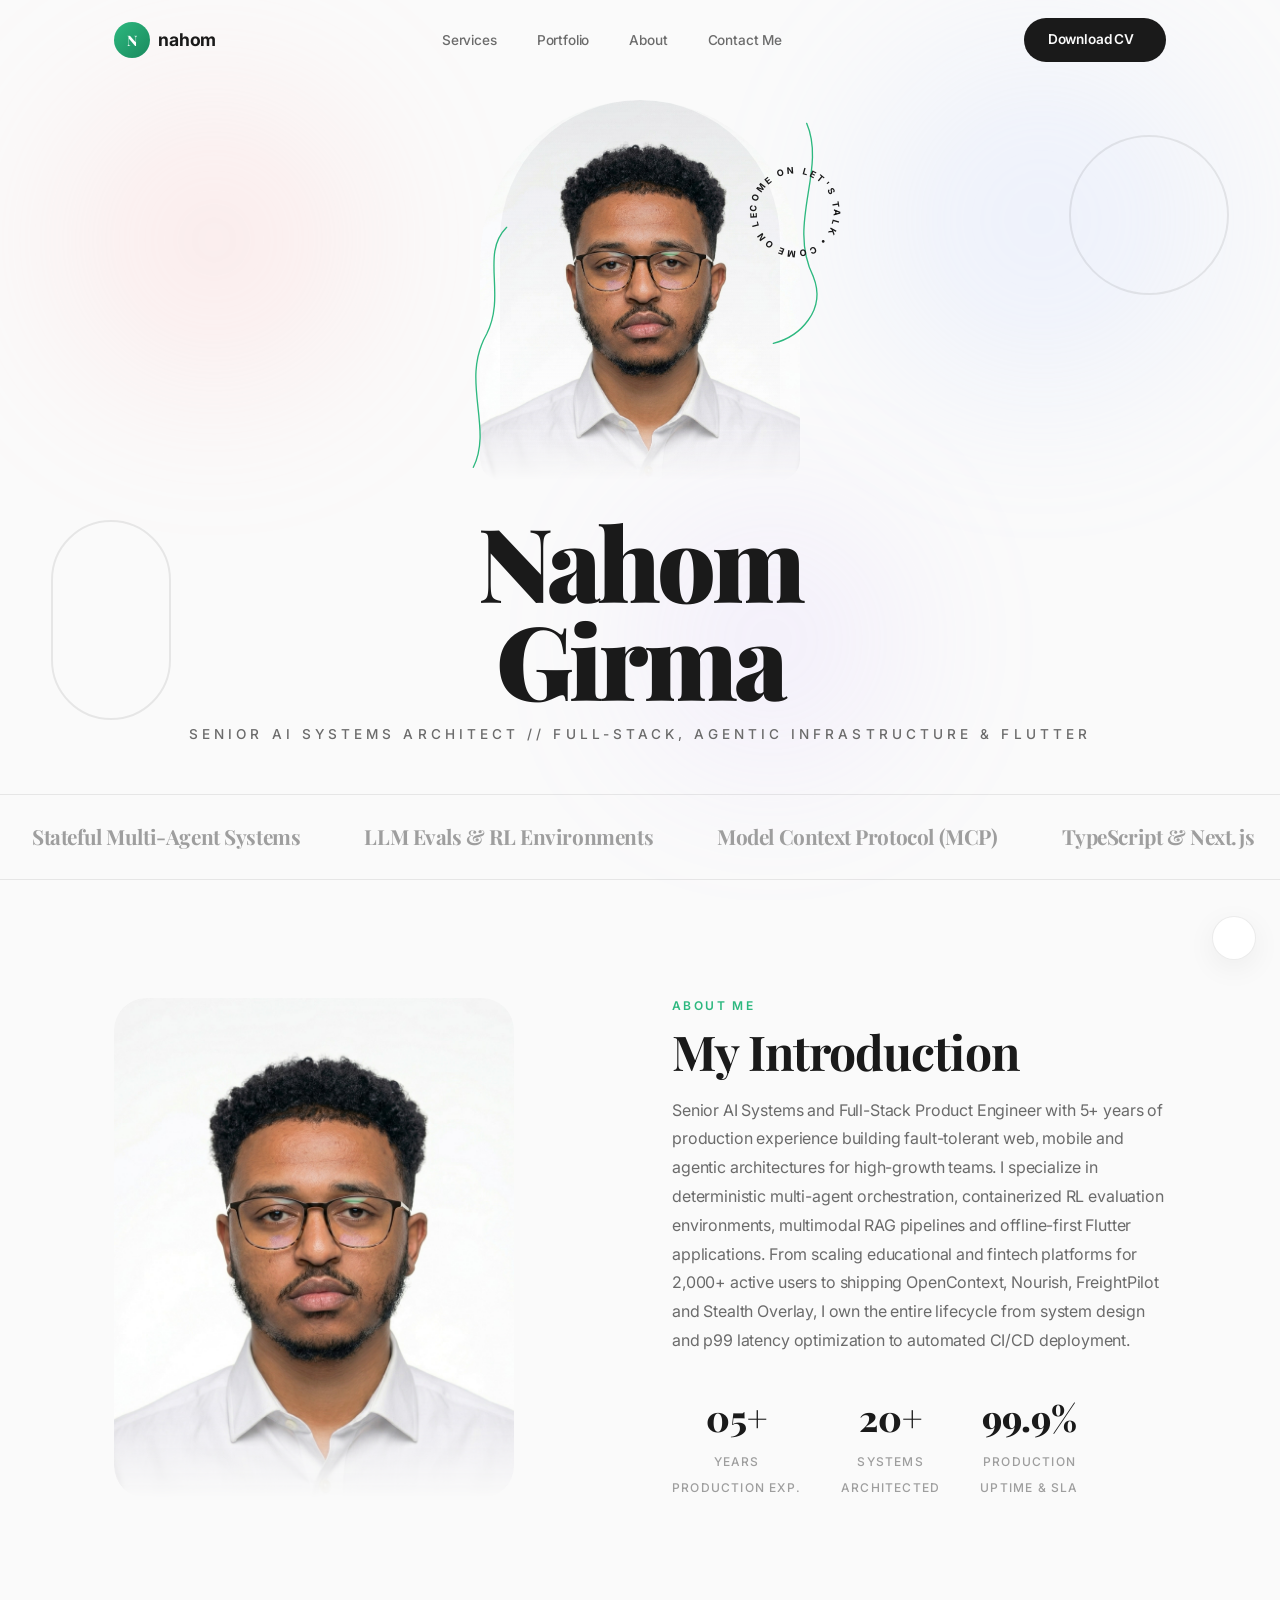
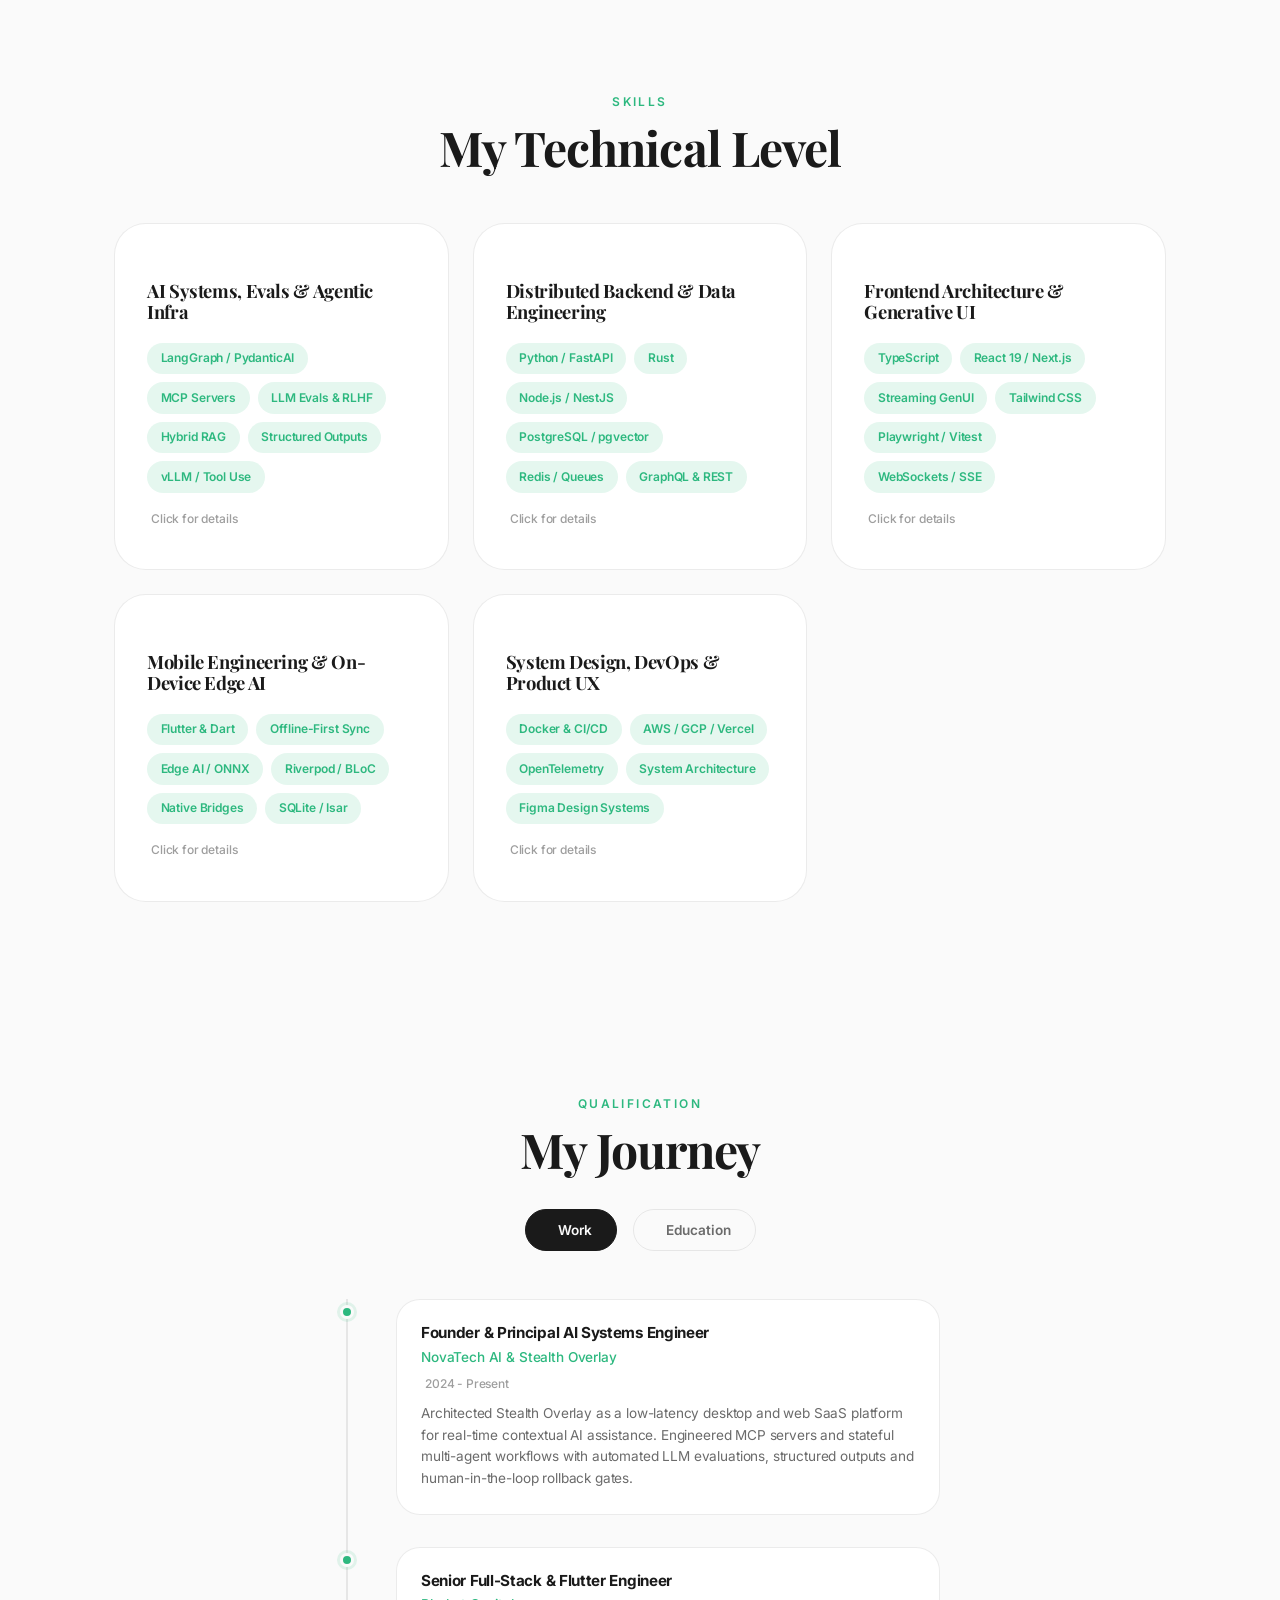
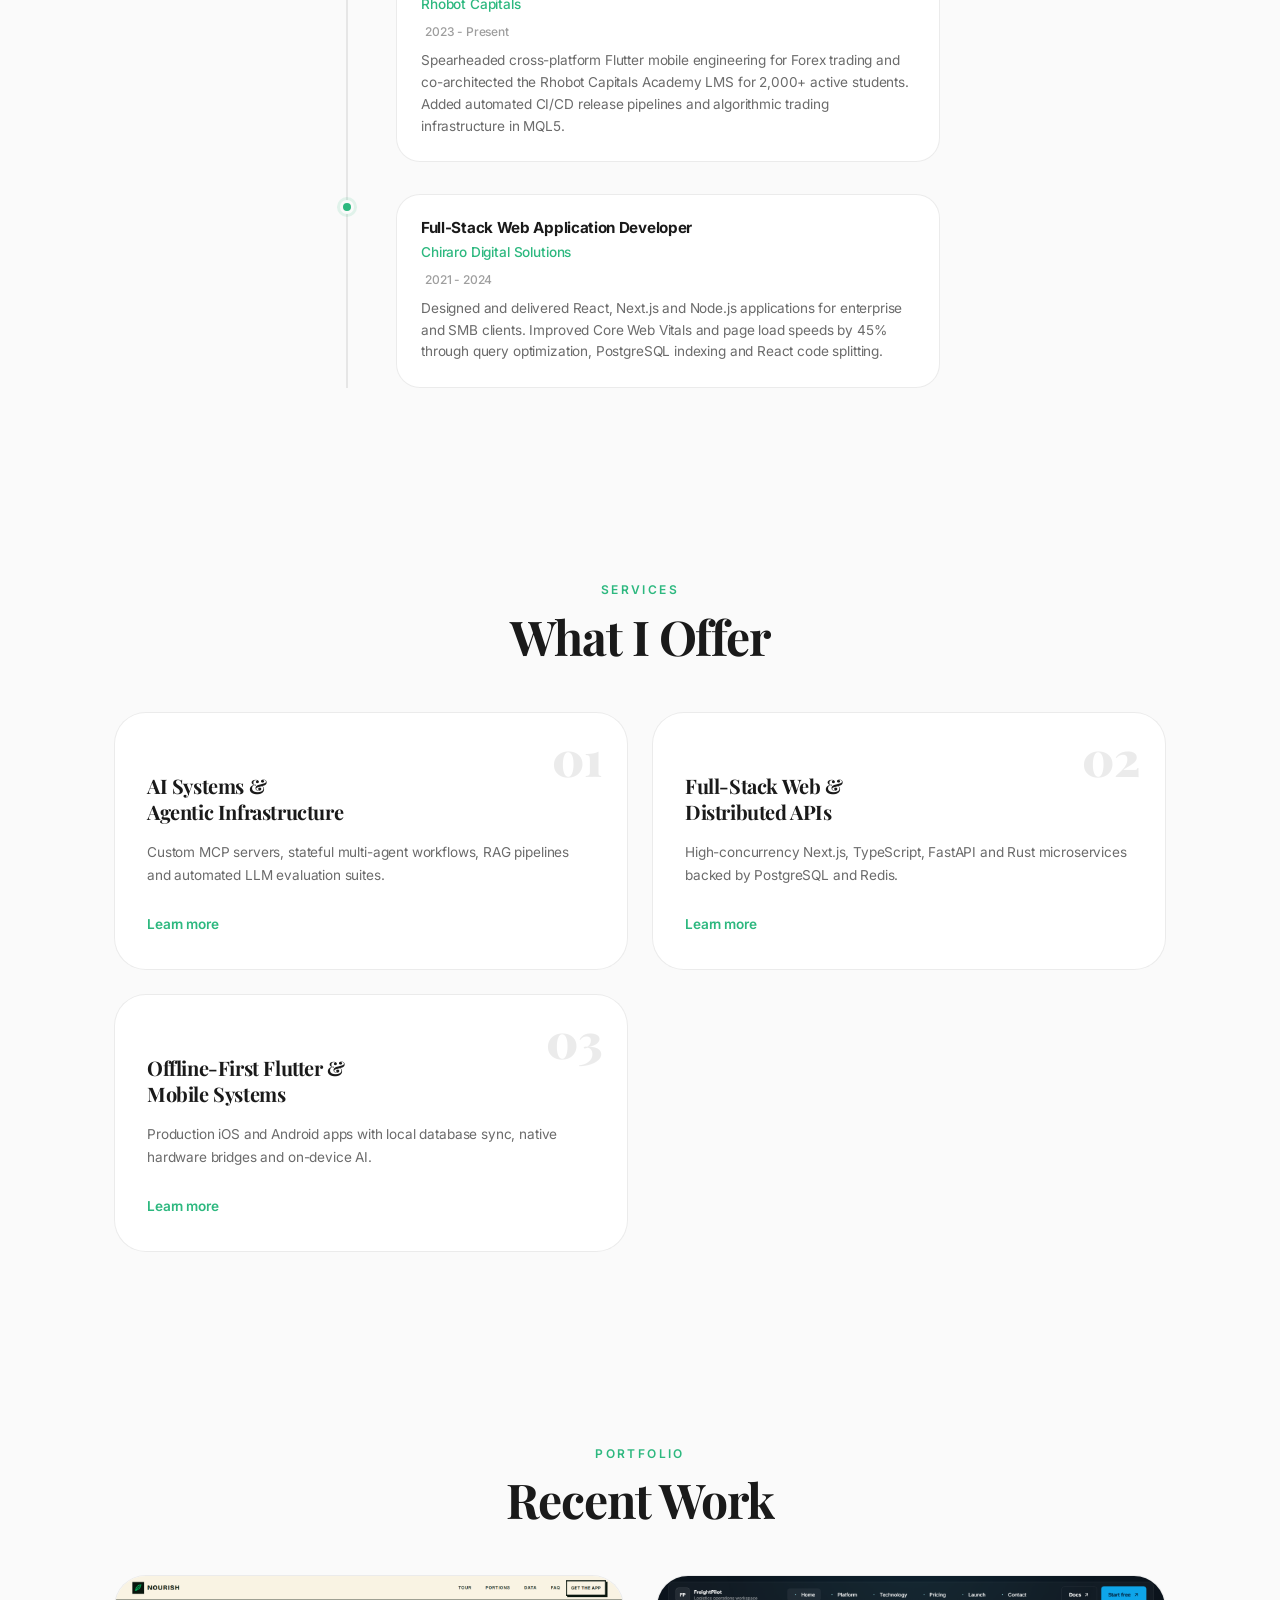
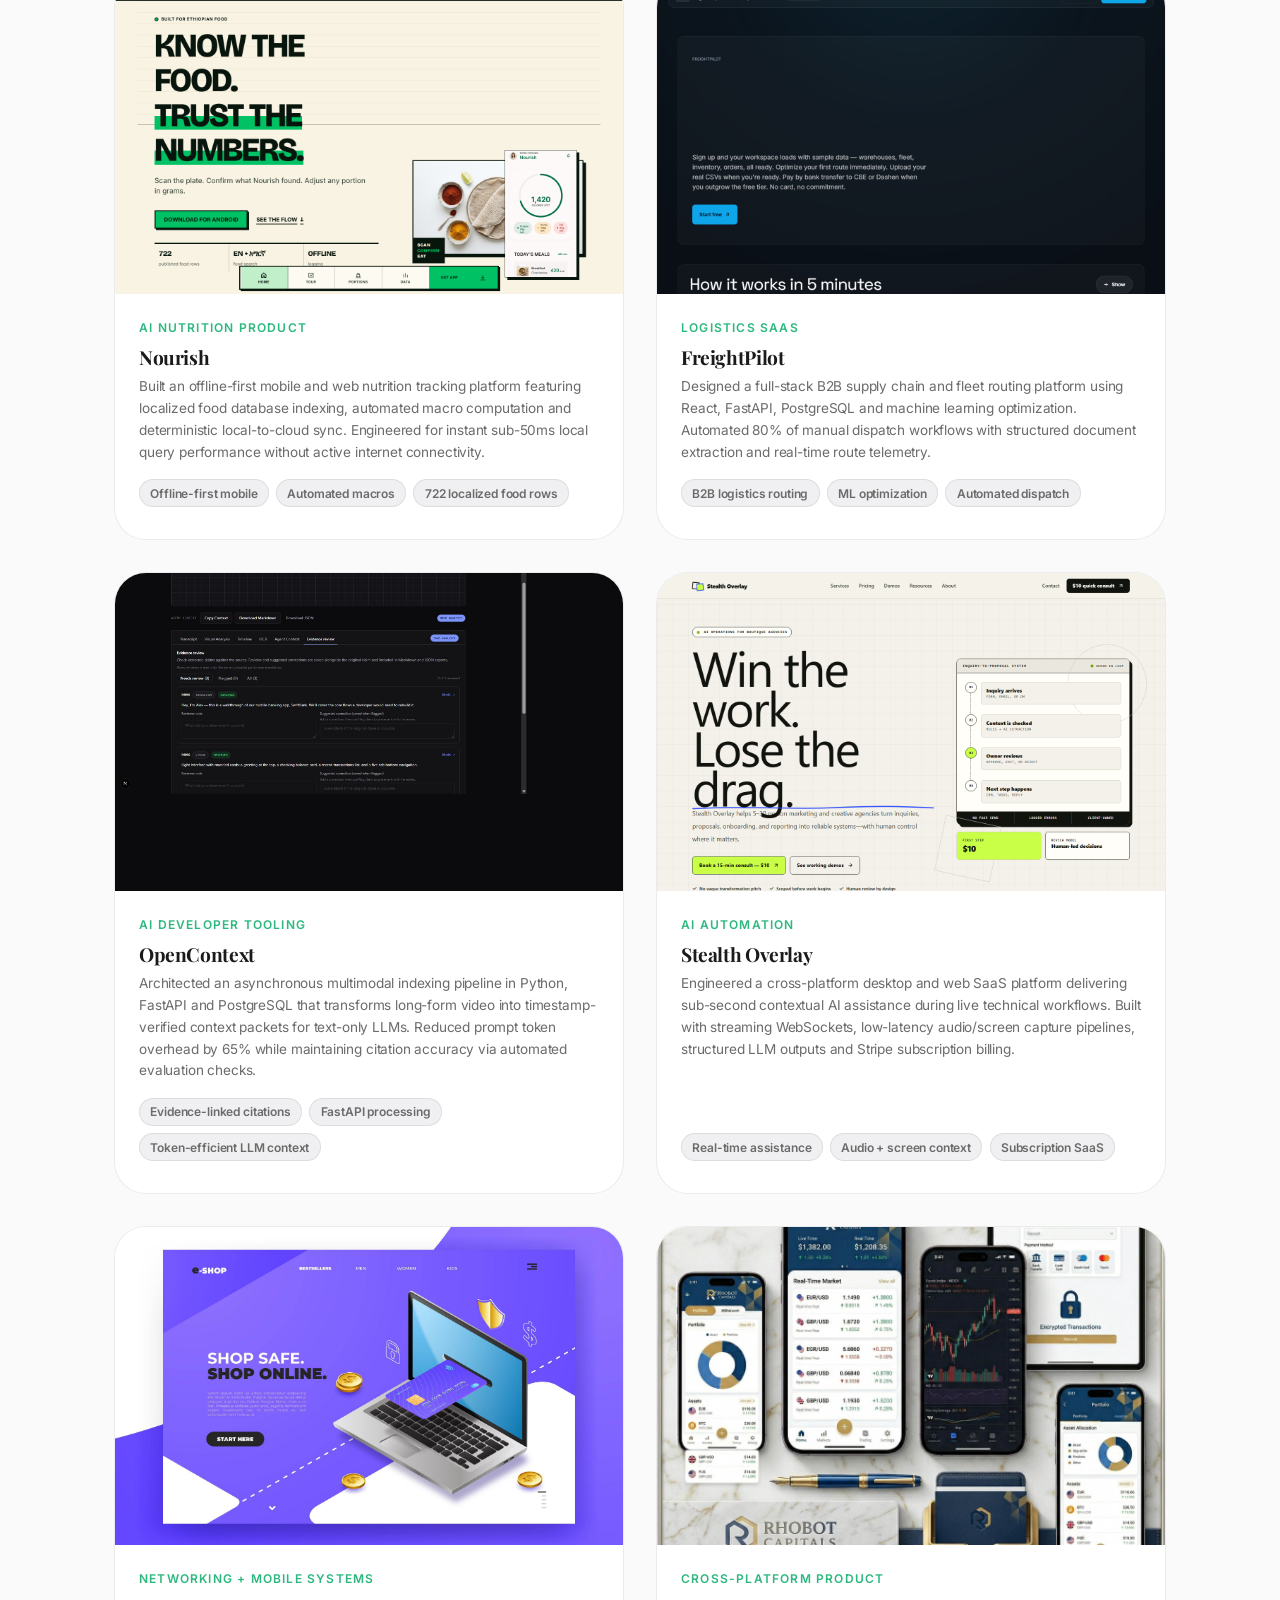
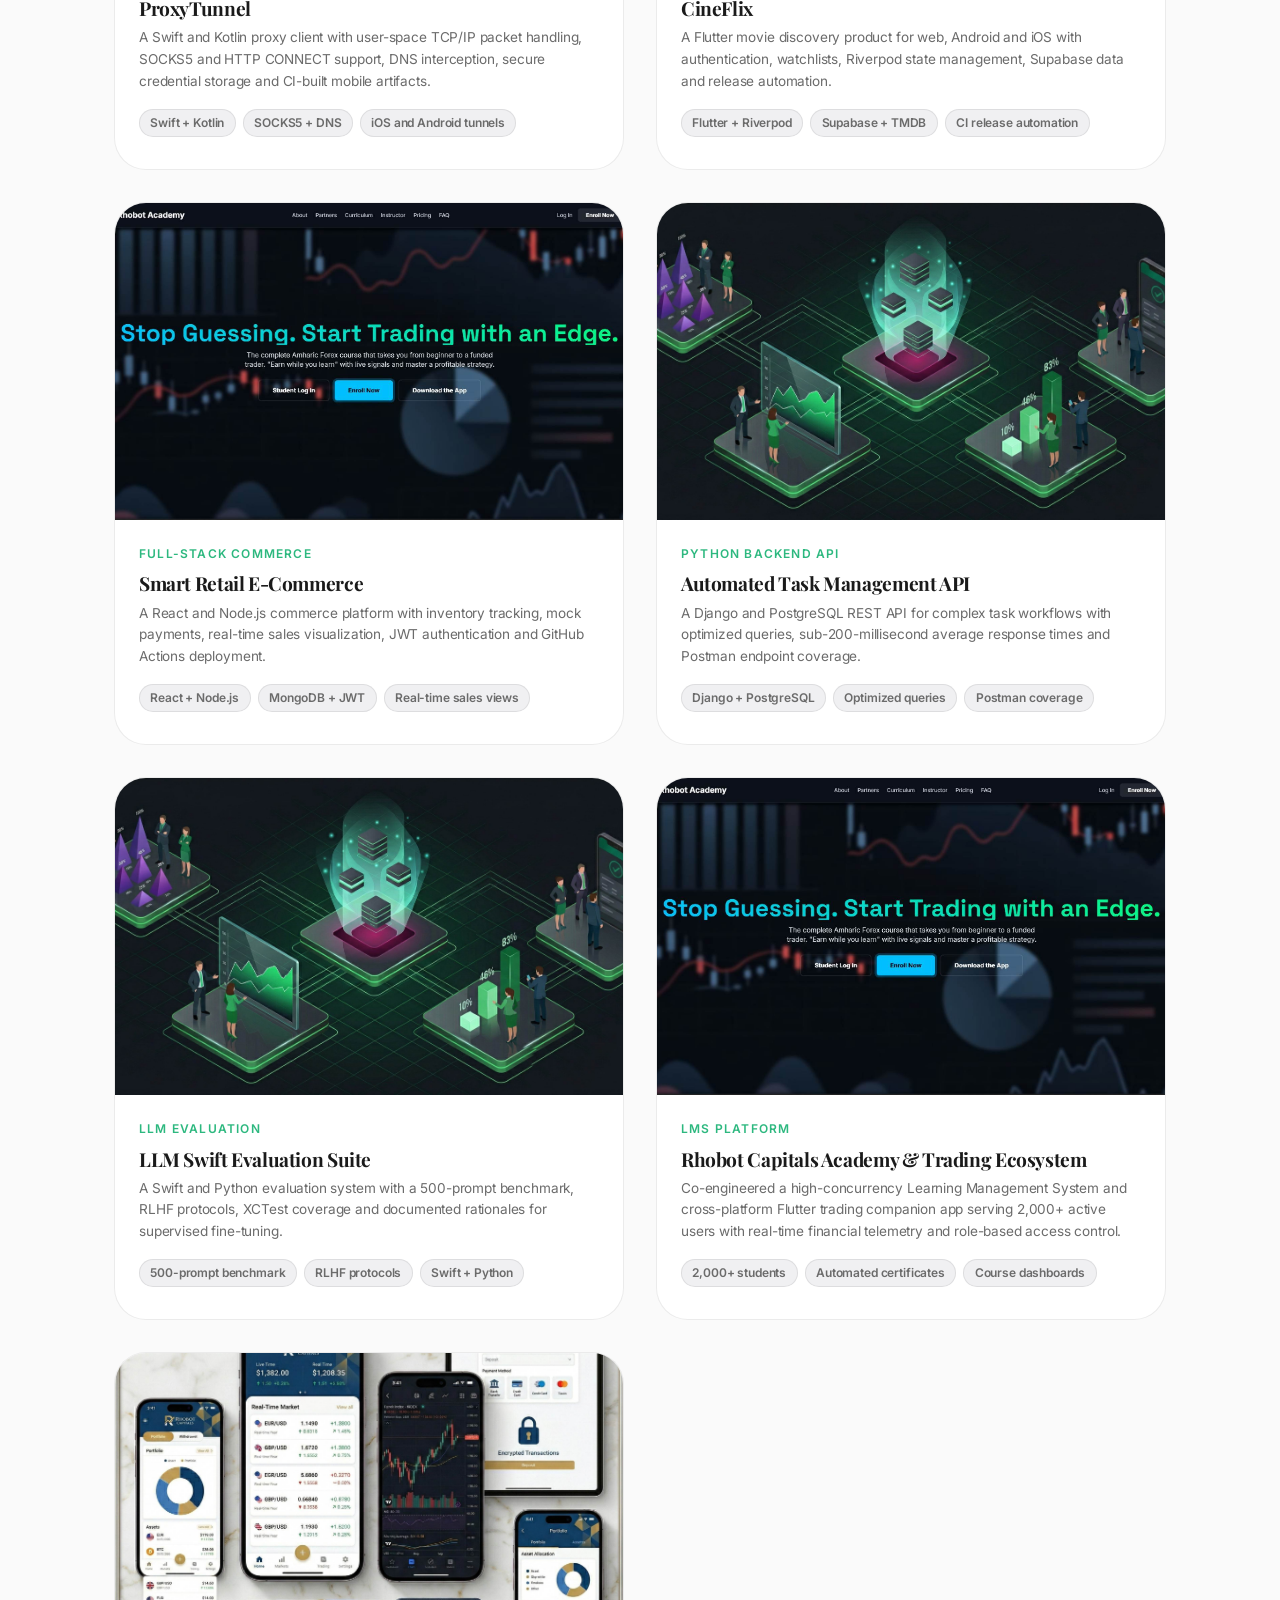
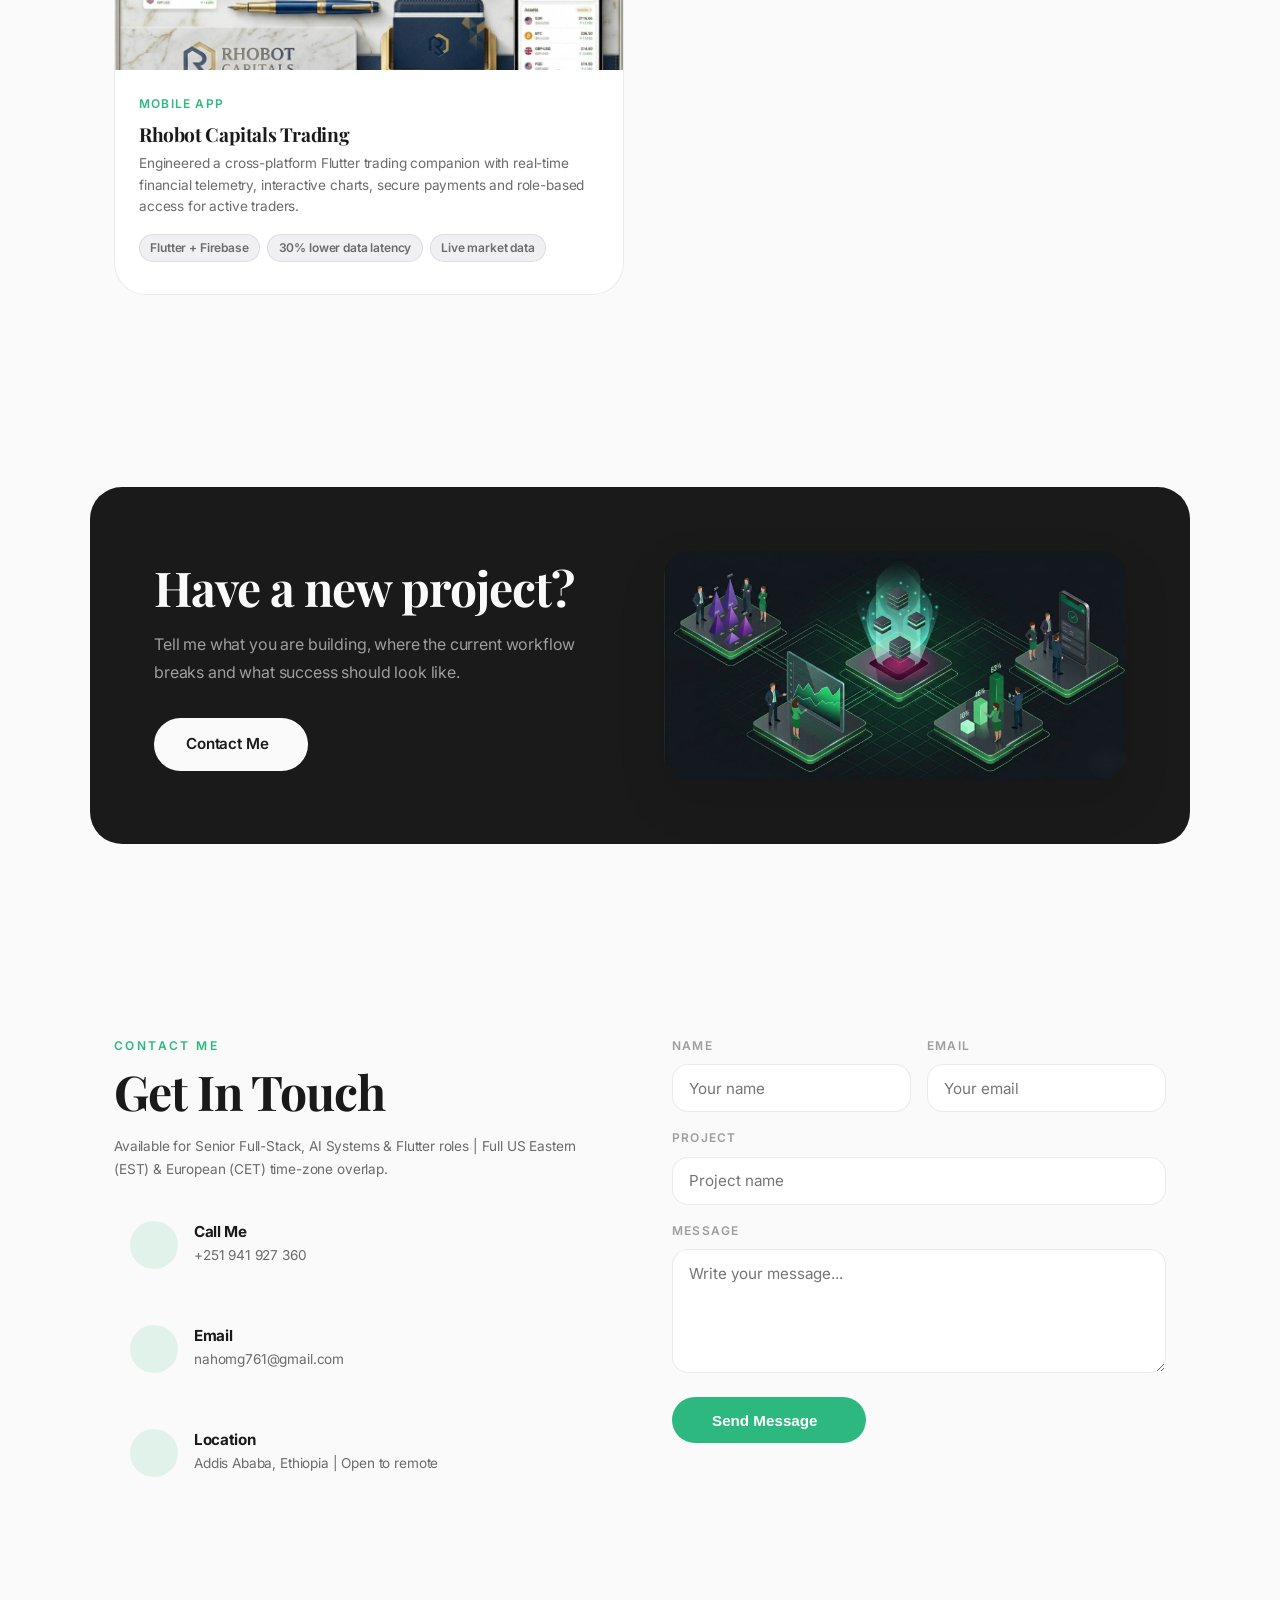
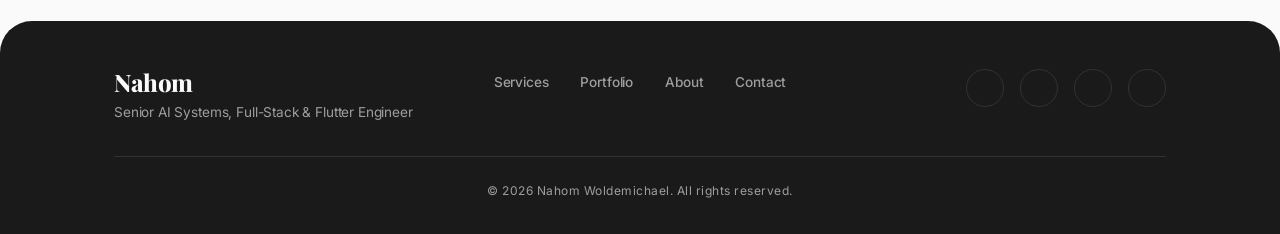
==== commit d6bd6c4b: "fix: align portfolio skill accessibility labels" ====
--- a/index.html
+++ b/index.html
@@ -198,7 +198,7 @@
                     <h2 class="section__title">My Technical Level</h2>
                 </div>
                 <div class="skills__grid">
-                    <div class="skills__card reveal" data-skill="ai" role="button" tabindex="0" aria-controls="skill-modal-ai" aria-label="View AI systems and agentic engineering details">
+                    <div class="skills__card reveal" data-skill="ai" role="button" tabindex="0" aria-controls="skill-modal-ai" aria-label="View AI systems, evals and agentic infrastructure details">
                         <i class="uil uil-robot skills__card-icon"></i>
                         <h3 class="skills__card-title">AI Systems, Evals &amp; Agentic Infra</h3>
                         <div class="skills__tags">
@@ -211,7 +211,7 @@
                         </div>
                         <span class="skills__card-hint"><i class="uil uil-expand-arrows-alt"></i> Click for details</span>
                     </div>
-                    <div class="skills__card reveal" data-skill="backend" role="button" tabindex="0" aria-controls="skill-modal-backend" aria-label="View backend and AI infrastructure details">
+                    <div class="skills__card reveal" data-skill="backend" role="button" tabindex="0" aria-controls="skill-modal-backend" aria-label="View distributed backend and data engineering details">
                         <i class="uil uil-server-network skills__card-icon"></i>
                         <h3 class="skills__card-title">Distributed Backend &amp; Data Engineering</h3>
                         <div class="skills__tags">
@@ -224,7 +224,7 @@
                         </div>
                         <span class="skills__card-hint"><i class="uil uil-expand-arrows-alt"></i> Click for details</span>
                     </div>
-                    <div class="skills__card reveal" data-skill="frontend" role="button" tabindex="0" aria-controls="skill-modal-frontend" aria-label="View frontend and generative UI details">
+                    <div class="skills__card reveal" data-skill="frontend" role="button" tabindex="0" aria-controls="skill-modal-frontend" aria-label="View frontend architecture and generative UI details">
                         <i class="uil uil-brackets-curly skills__card-icon"></i>
                         <h3 class="skills__card-title">Frontend Architecture &amp; Generative UI</h3>
                         <div class="skills__tags">
@@ -250,7 +250,7 @@
                         </div>
                         <span class="skills__card-hint"><i class="uil uil-expand-arrows-alt"></i> Click for details</span>
                     </div>
-                    <div class="skills__card reveal" data-skill="uiux" role="button" tabindex="0" aria-controls="skill-modal-uiux" aria-label="View UI and UX design details">
+                    <div class="skills__card reveal" data-skill="uiux" role="button" tabindex="0" aria-controls="skill-modal-uiux" aria-label="View system design, DevOps and product UX details">
                         <i class="uil uil-palette skills__card-icon"></i>
                         <h3 class="skills__card-title">System Design, DevOps &amp; Product UX</h3>
                         <div class="skills__tags">
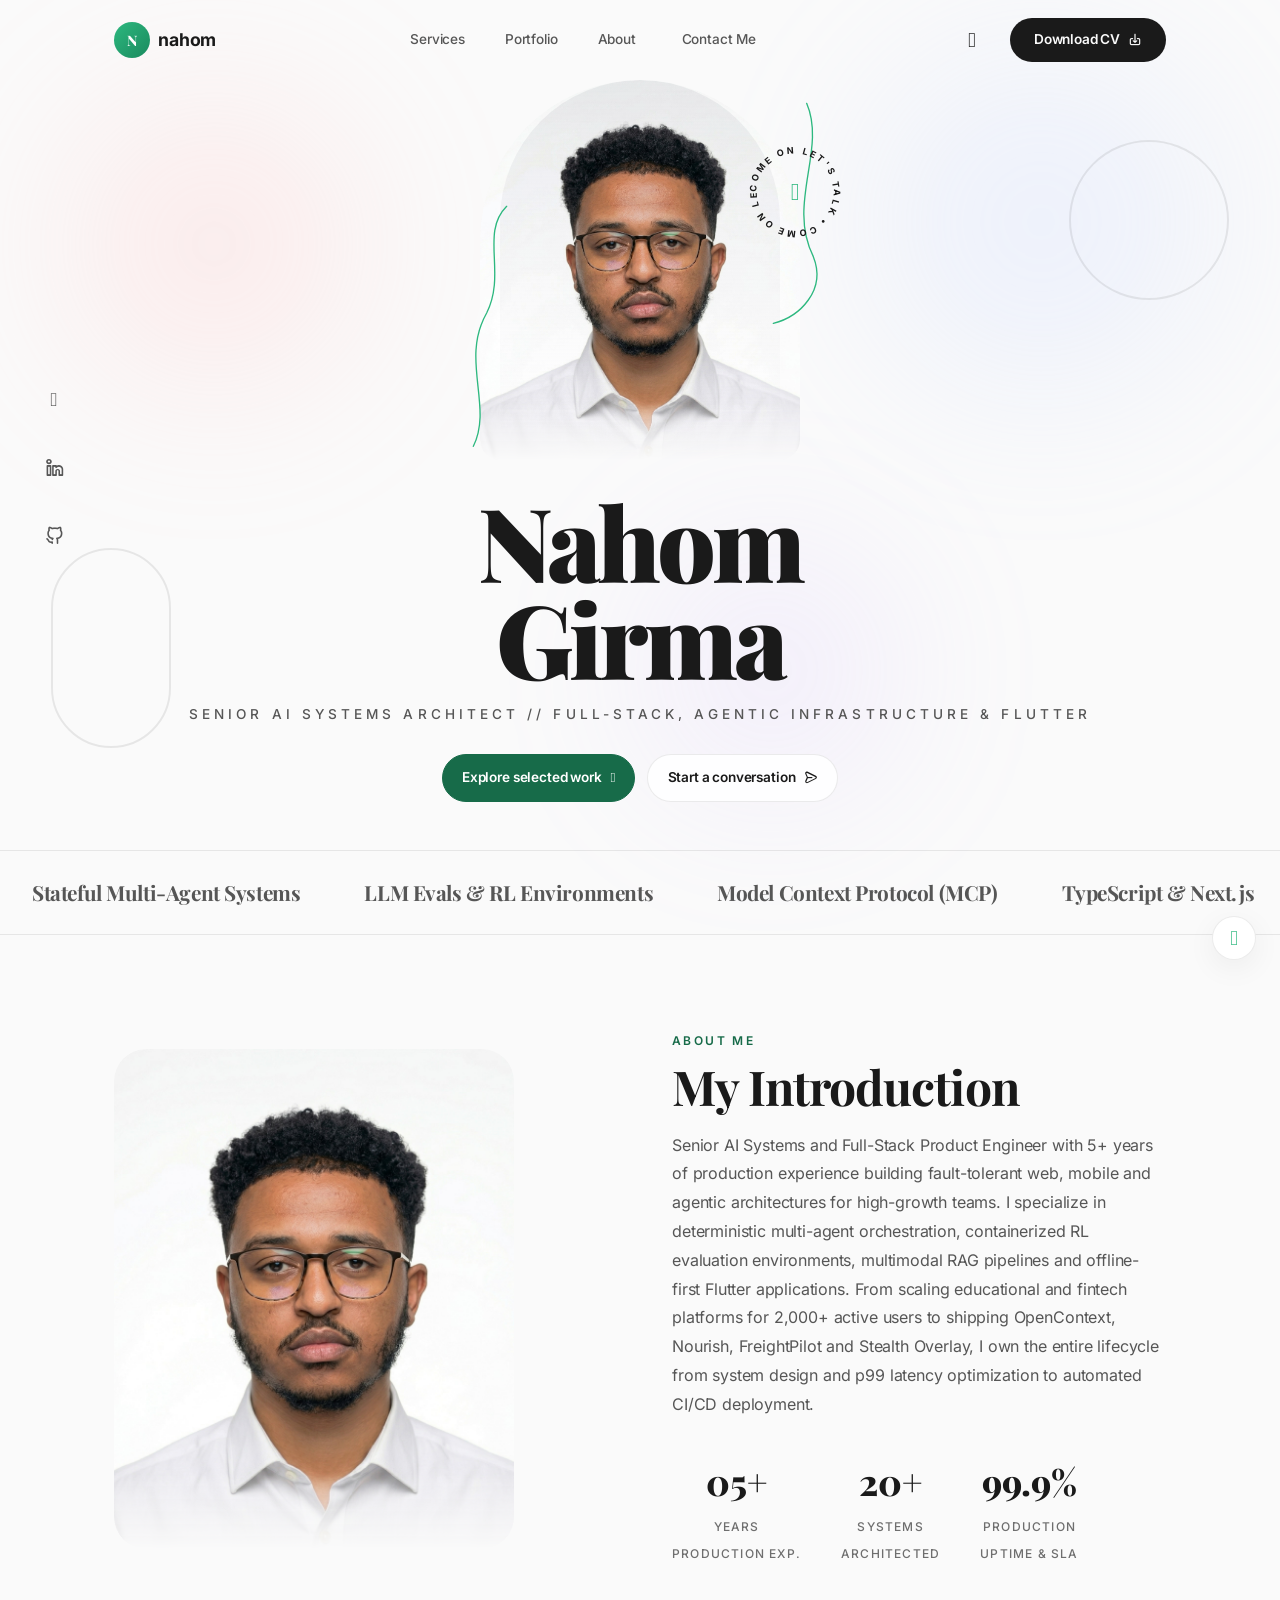
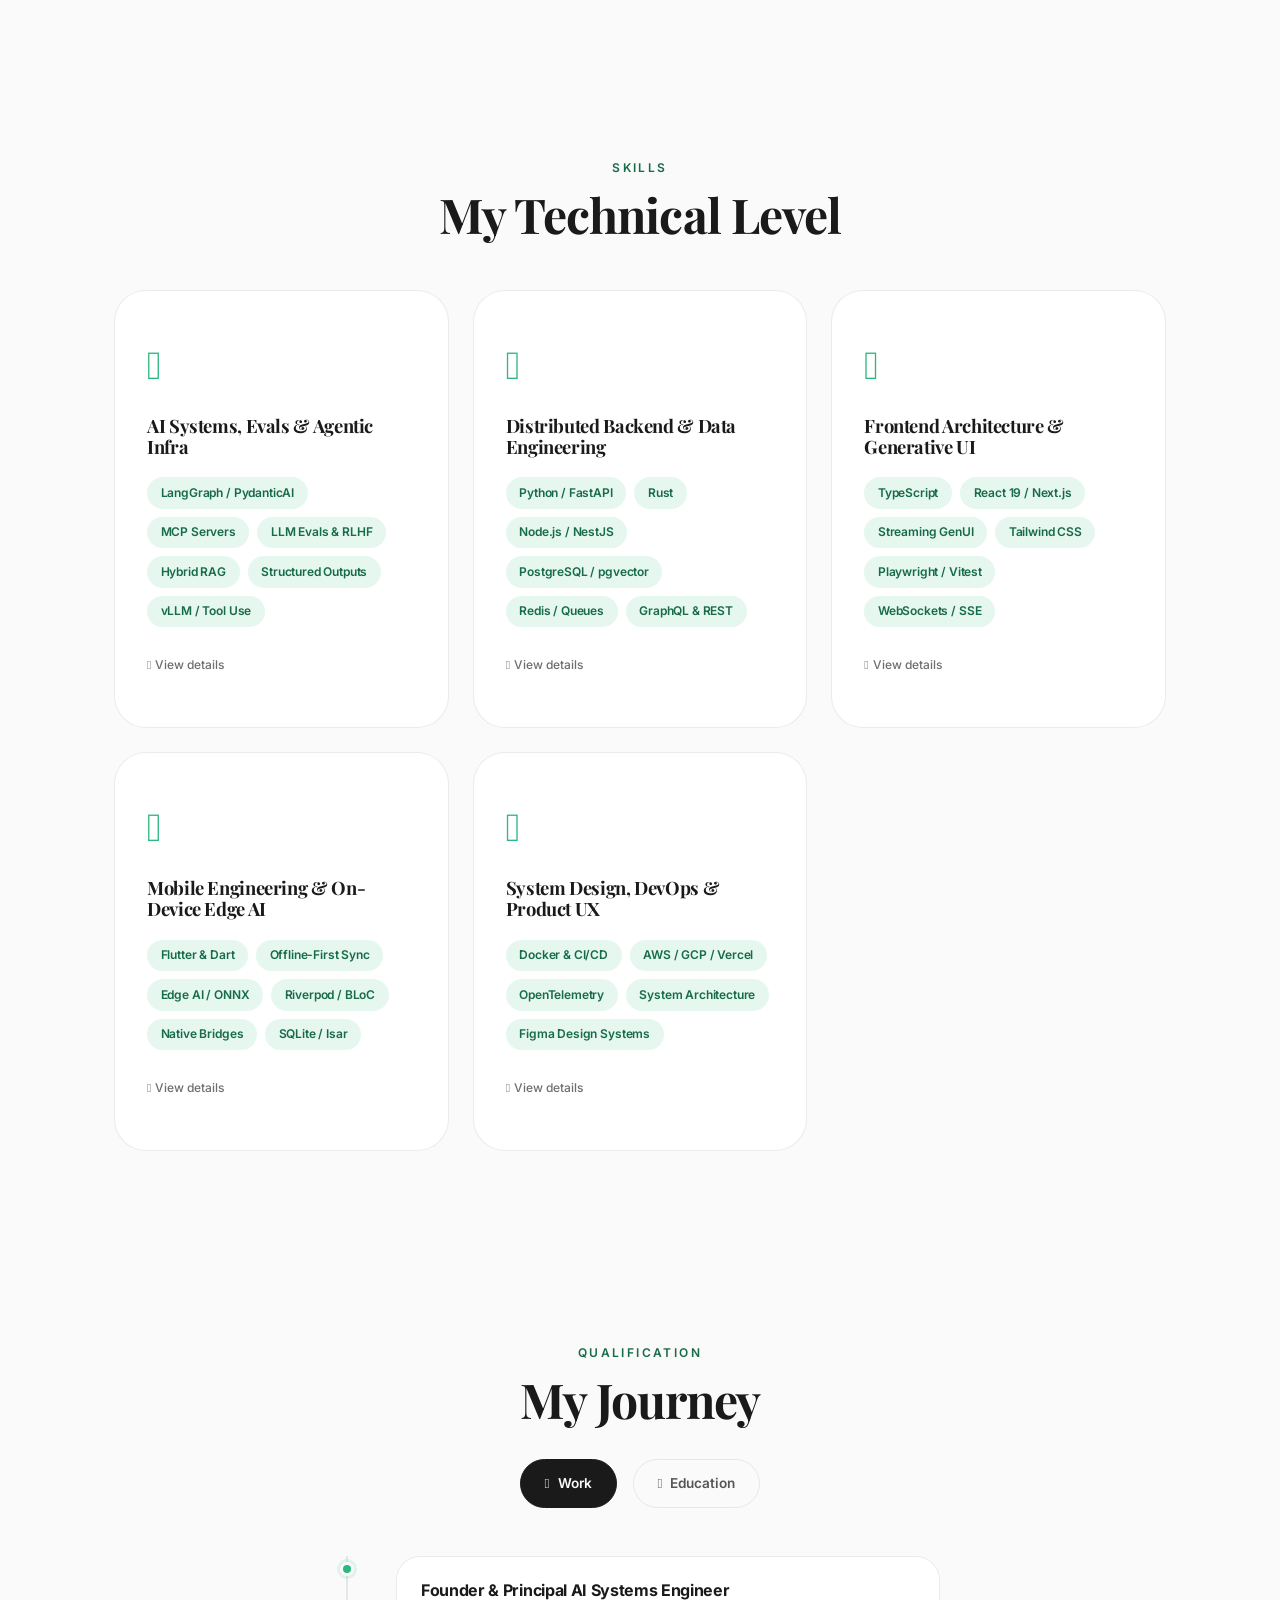
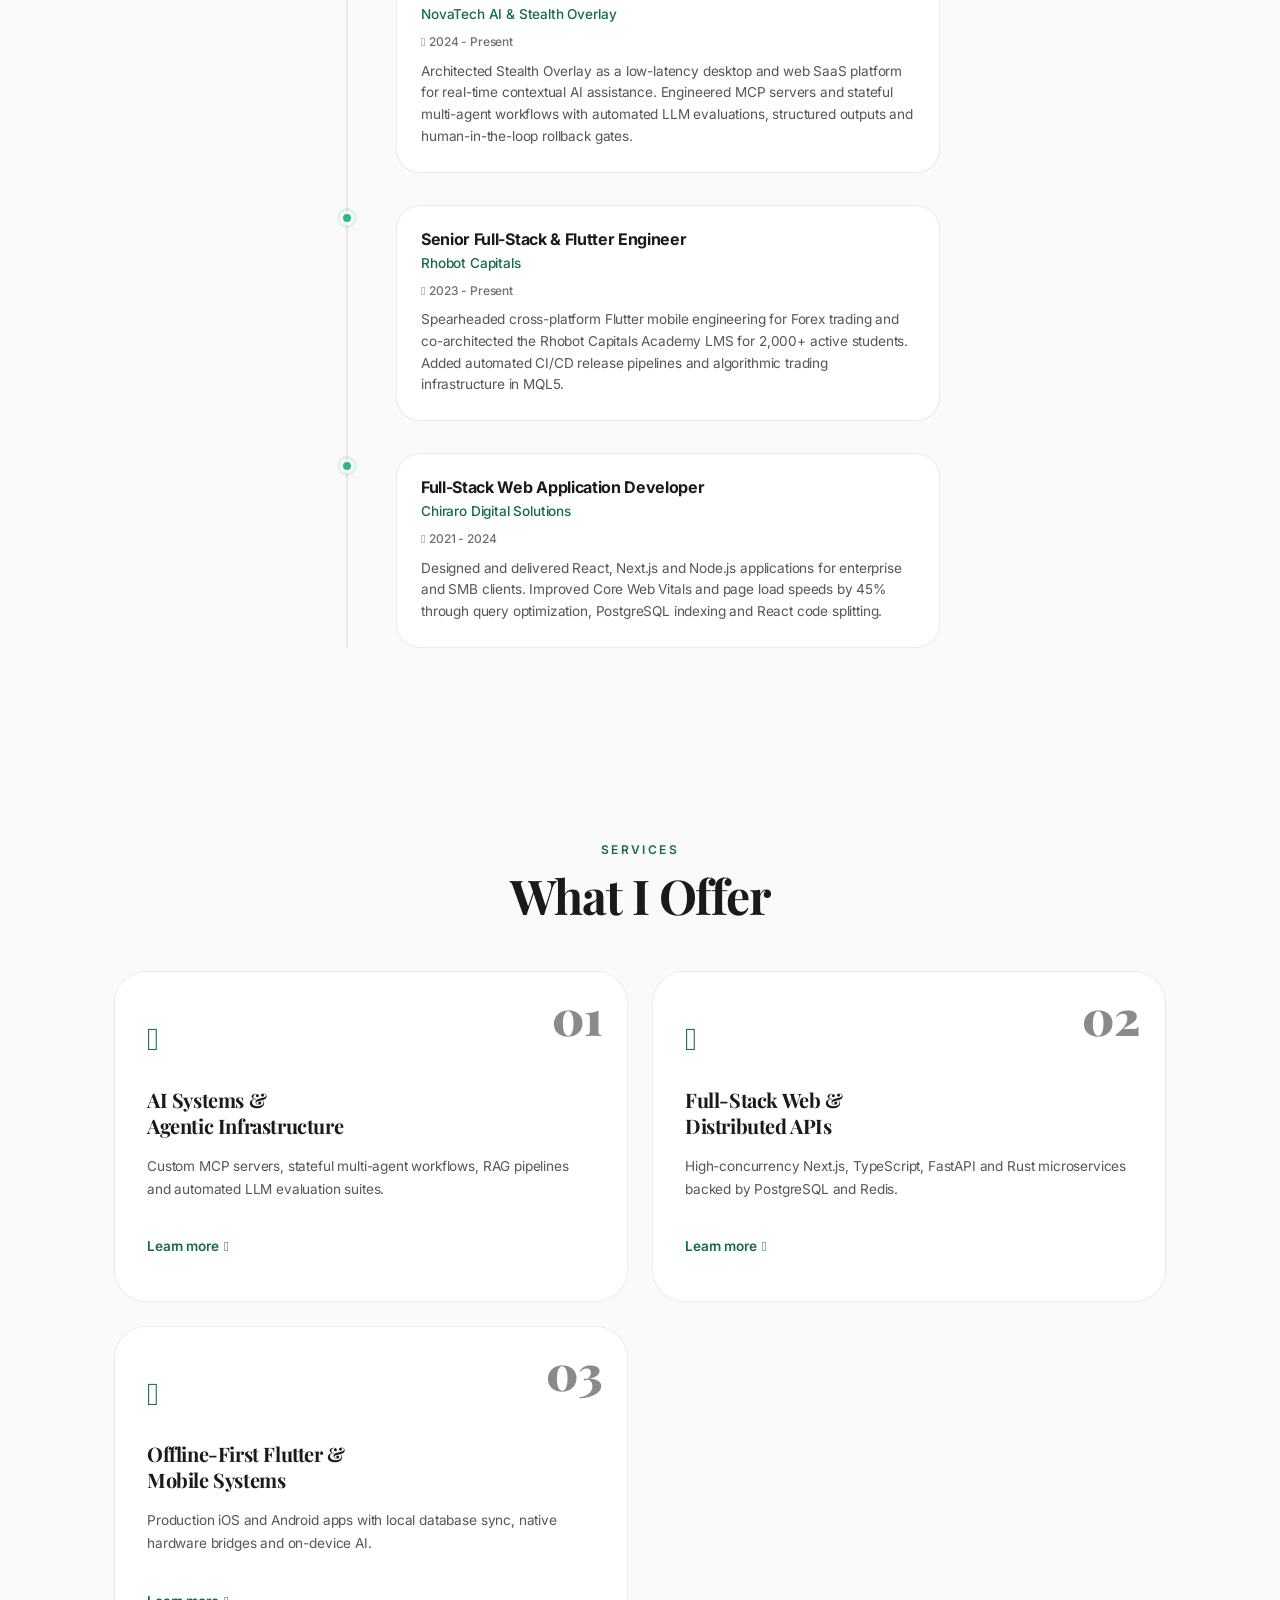
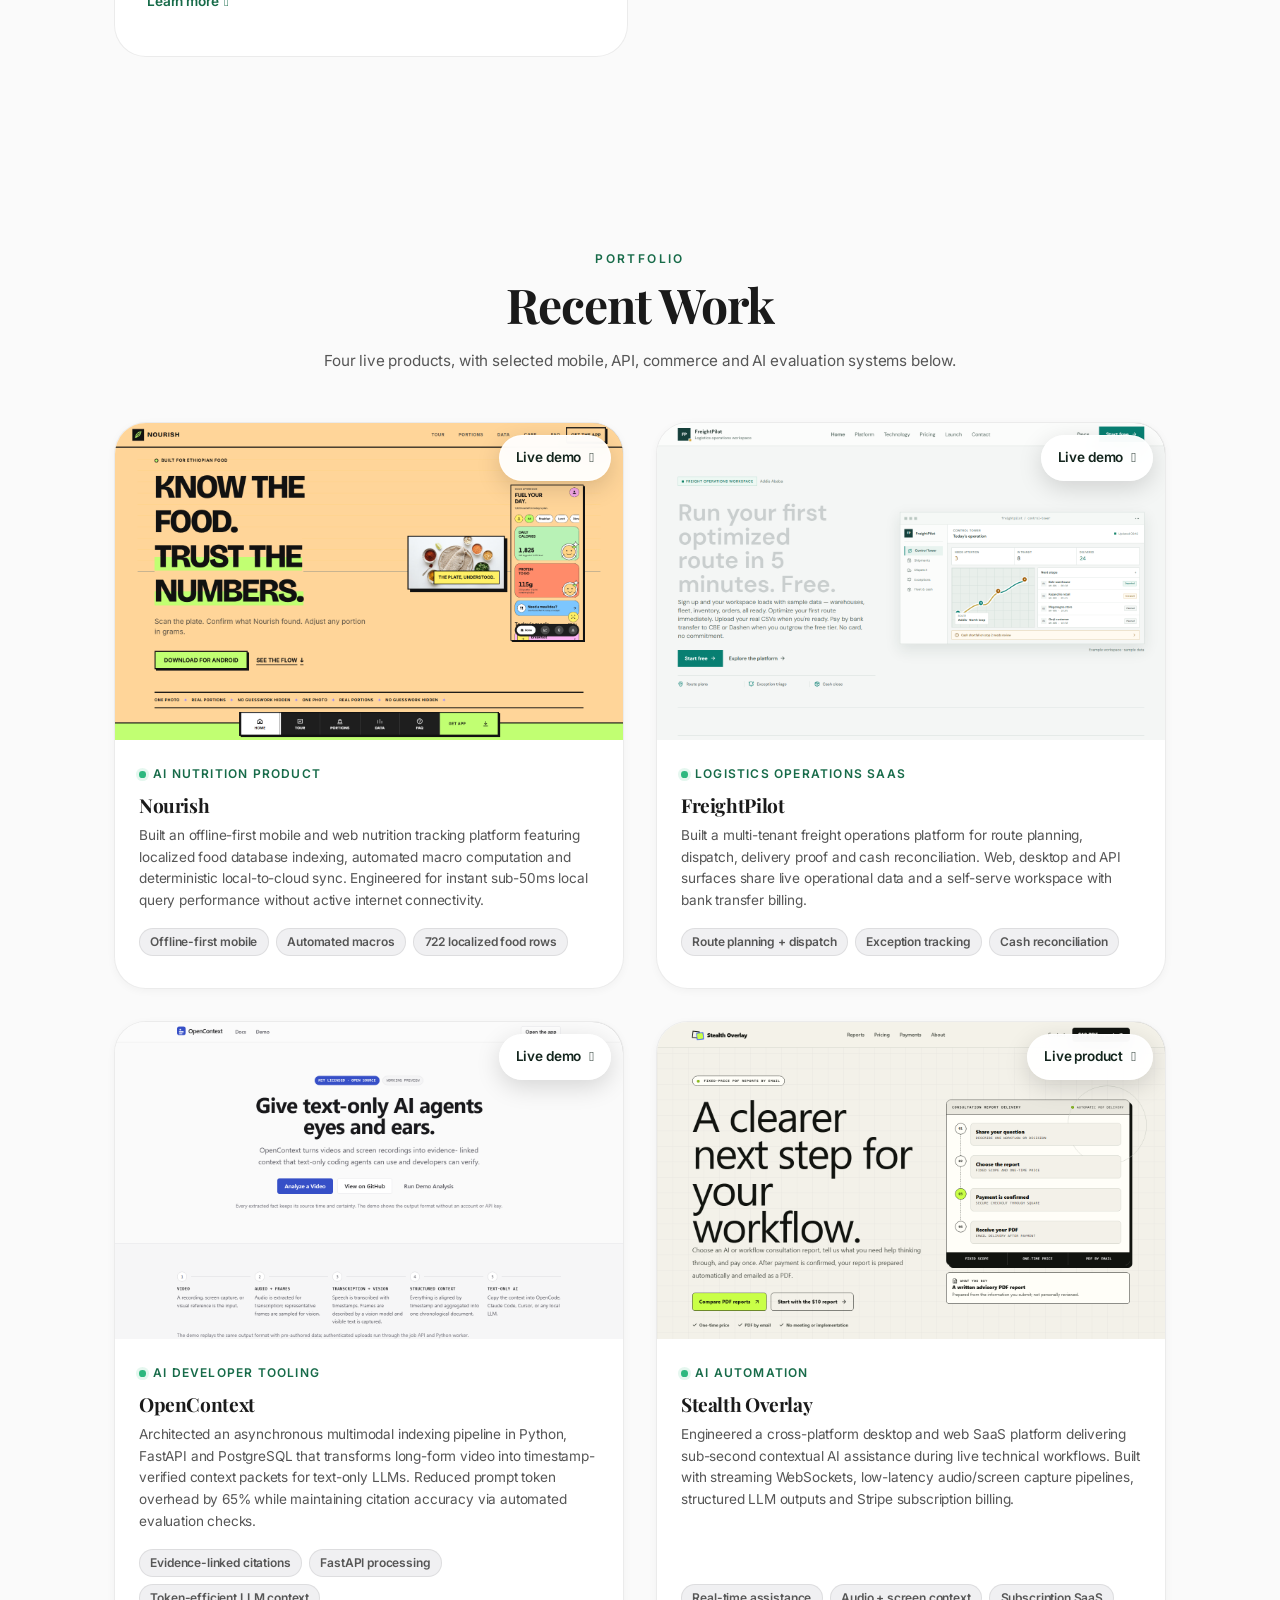
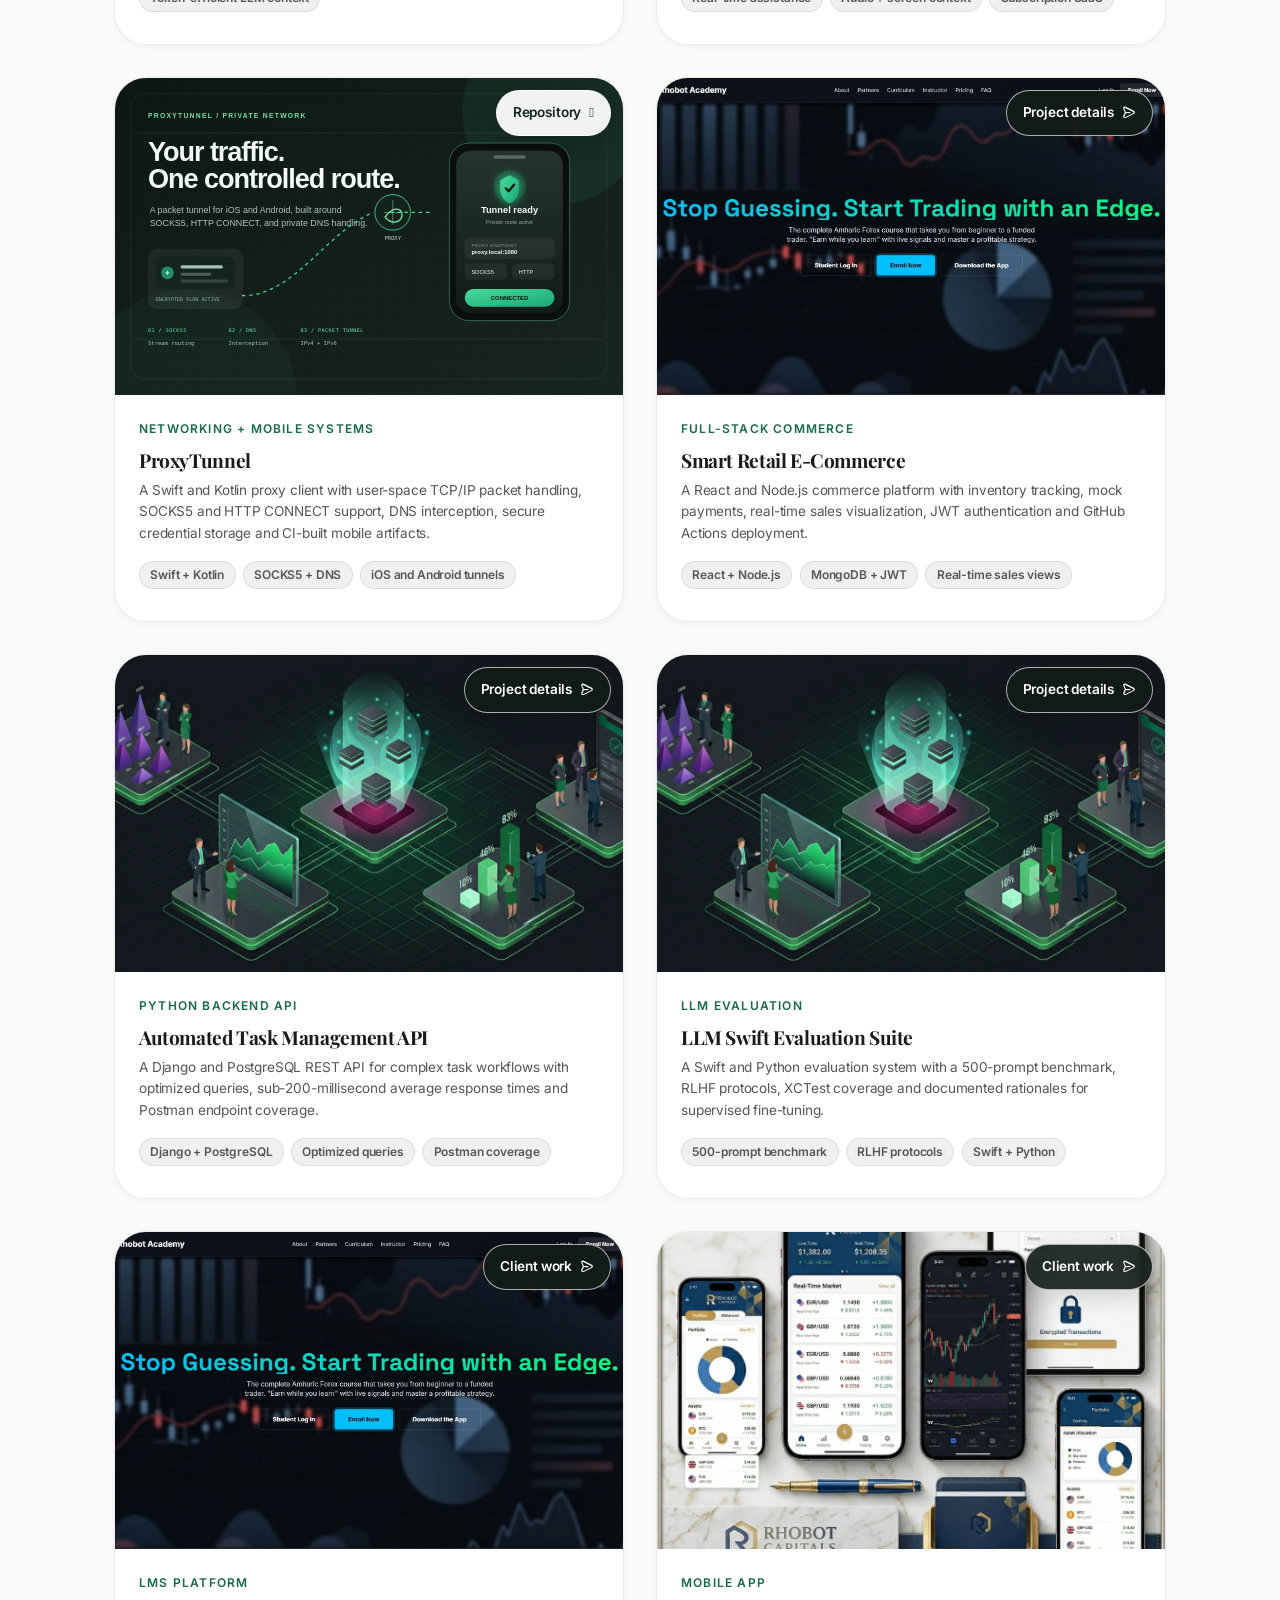
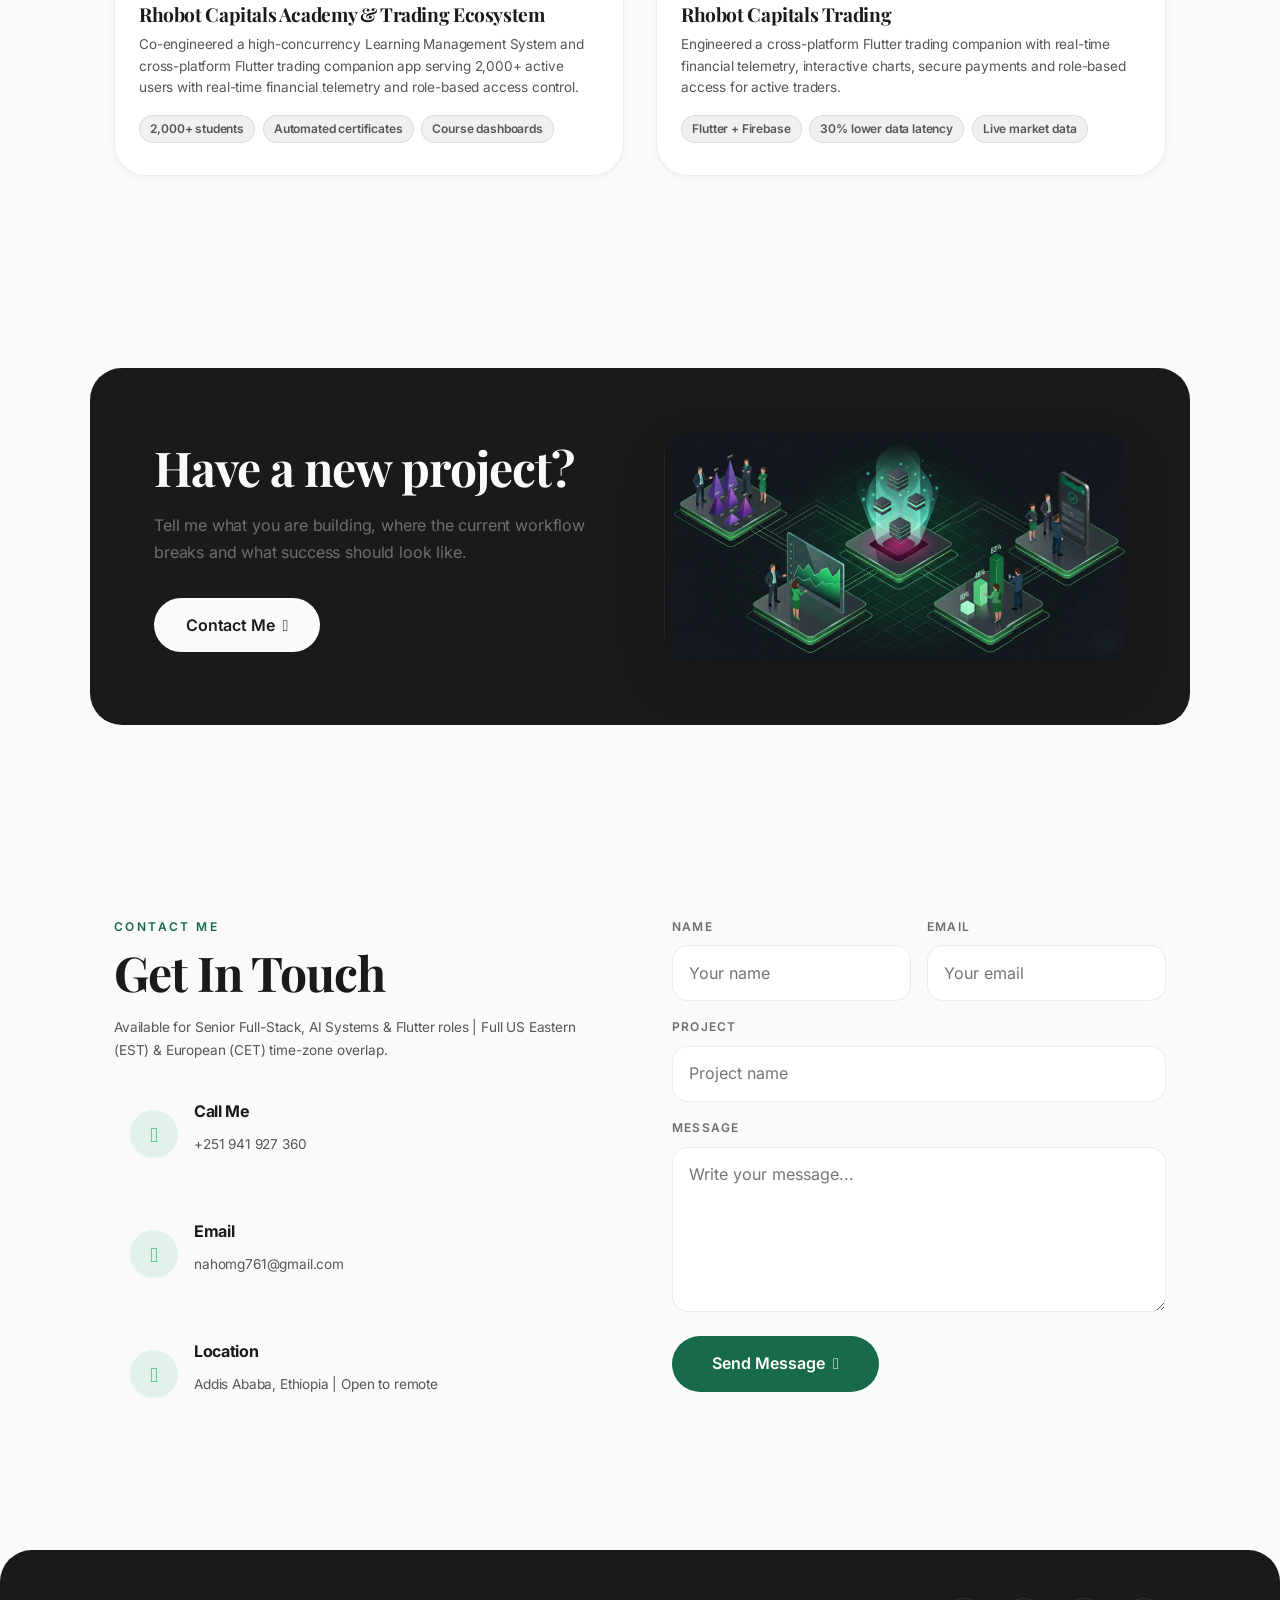
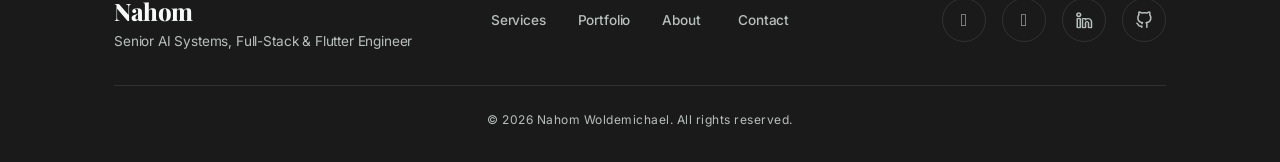
==== commit 552216b0: "feat(portfolio): refine projects and interactions - Update FreightPilot with its current product sit" ====
--- a/index.html
+++ b/index.html
@@ -22,13 +22,8 @@
     <meta name="twitter:image" content="https://nahomwoldemichael.vercel.app/assets/img/og-image-v2.png">
     <link rel="icon" type="image/svg+xml" href="assets/img/favicon.svg">
 
-    <!-- Fonts -->
-    <link rel="preconnect" href="https://fonts.googleapis.com">
-    <link rel="preconnect" href="https://fonts.gstatic.com" crossorigin>
-    <link href="https://fonts.googleapis.com/css2?family=Playfair+Display:wght@400;500;600;700;800;900&family=Inter:wght@300;400;500;600;700&display=swap" rel="stylesheet">
-
     <!-- Icons -->
-    <link rel="stylesheet" href="https://unicons.iconscout.com/release/v4.0.0/css/line.css">
+    <link rel="stylesheet" href="assets/icons/unicons-line.css">
 
     <!-- Styles -->
     <link rel="stylesheet" href="style.css">
@@ -61,7 +56,7 @@
                     <i class="uil uil-moon"></i>
                 </button>
                 <a href="assets/pdf/Nahom_Girma_Woldemichael_Resume.pdf" download class="nav__cta" id="download-cv-btn">
-                    Download CV <i class="uil uil-download-alt"></i>
+                    <span class="nav__cta-label">Download CV</span> <i class="uil uil-download-alt"></i>
                 </a>
                 <button type="button" class="nav__toggle" id="nav-toggle" aria-label="Open navigation" aria-controls="nav-menu" aria-expanded="false">
                     <i class="uil uil-bars"></i>
@@ -81,13 +76,13 @@
 
             <!-- Floating social sidebar -->
             <div class="hero__social">
-                <a href="https://instagram.com/kylosonic_" target="_blank" class="hero__social-link" aria-label="Instagram">
+                <a href="https://instagram.com/kylosonic_" target="_blank" rel="noopener noreferrer" class="hero__social-link" aria-label="Instagram">
                     <i class="uil uil-instagram"></i>
                 </a>
-                <a href="https://www.linkedin.com/in/nahomgwoldemichael" target="_blank" class="hero__social-link" aria-label="LinkedIn">
+                <a href="https://www.linkedin.com/in/nahomgwoldemichael" target="_blank" rel="noopener noreferrer" class="hero__social-link" aria-label="LinkedIn">
                     <i class="uil uil-linkedin-alt"></i>
                 </a>
-                <a href="https://github.com/kylosonic" target="_blank" class="hero__social-link" aria-label="GitHub">
+                <a href="https://github.com/kylosonic" target="_blank" rel="noopener noreferrer" class="hero__social-link" aria-label="GitHub">
                     <i class="uil uil-github-alt"></i>
                 </a>
             </div>
@@ -108,8 +103,8 @@
                     <img src="assets/img/about.jpg" alt="Nahom Girma, software engineer and founder" class="hero__photo" width="400" height="500" fetchpriority="high">
 
                     <!-- Rotating "Let's Talk" badge -->
-                    <div class="hero__badge" id="hero-badge">
-                        <svg viewBox="0 0 100 100" class="hero__badge-svg">
+                    <a class="hero__badge" id="hero-badge" href="#contact" aria-label="Come on let's talk • Come on let's talk • Contact Nahom">
+                        <svg viewBox="0 0 100 100" class="hero__badge-svg" aria-hidden="true" focusable="false">
                             <defs>
                                 <path id="circlePath" d="M 50,50 m -35,0 a 35,35 0 1,1 70,0 a 35,35 0 1,1 -70,0"/>
                             </defs>
@@ -118,12 +113,20 @@
                             </text>
                         </svg>
                         <i class="uil uil-arrow-up-right hero__badge-arrow"></i>
-                    </div>
+                    </a>
                 </div>
 
                 <div class="hero__info">
                     <h1 class="hero__name">Nahom<br>Girma</h1>
                     <p class="hero__title">SENIOR AI SYSTEMS ARCHITECT // FULL-STACK, AGENTIC INFRASTRUCTURE &amp; FLUTTER</p>
+                    <div class="hero__actions" role="group" aria-label="Primary actions">
+                        <a class="hero__action hero__action--primary" href="#portfolio">
+                            Explore selected work <i class="uil uil-arrow-right" aria-hidden="true"></i>
+                        </a>
+                        <a class="hero__action hero__action--secondary" href="#contact">
+                            Start a conversation <i class="uil uil-message" aria-hidden="true"></i>
+                        </a>
+                    </div>
                 </div>
             </div>
 
@@ -198,7 +201,7 @@
                     <h2 class="section__title">My Technical Level</h2>
                 </div>
                 <div class="skills__grid">
-                    <div class="skills__card reveal" data-skill="ai" role="button" tabindex="0" aria-controls="skill-modal-ai" aria-label="View AI systems, evals and agentic infrastructure details">
+                    <article class="skills__card reveal" data-skill="ai">
                         <i class="uil uil-robot skills__card-icon"></i>
                         <h3 class="skills__card-title">AI Systems, Evals &amp; Agentic Infra</h3>
                         <div class="skills__tags">
@@ -209,9 +212,9 @@
                             <span class="skills__tag">Structured Outputs</span>
                             <span class="skills__tag">vLLM / Tool Use</span>
                         </div>
-                        <span class="skills__card-hint"><i class="uil uil-expand-arrows-alt"></i> Click for details</span>
-                    </div>
-                    <div class="skills__card reveal" data-skill="backend" role="button" tabindex="0" aria-controls="skill-modal-backend" aria-label="View distributed backend and data engineering details">
+                        <button class="skills__card-hint skills__card-trigger" type="button" aria-controls="skill-modal-ai" aria-label="View details for AI systems, evals and agentic infrastructure"><i class="uil uil-expand-arrows-alt"></i> View details</button>
+                    </article>
+                    <article class="skills__card reveal" data-skill="backend">
                         <i class="uil uil-server-network skills__card-icon"></i>
                         <h3 class="skills__card-title">Distributed Backend &amp; Data Engineering</h3>
                         <div class="skills__tags">
@@ -222,9 +225,9 @@
                             <span class="skills__tag">Redis / Queues</span>
                             <span class="skills__tag">GraphQL &amp; REST</span>
                         </div>
-                        <span class="skills__card-hint"><i class="uil uil-expand-arrows-alt"></i> Click for details</span>
-                    </div>
-                    <div class="skills__card reveal" data-skill="frontend" role="button" tabindex="0" aria-controls="skill-modal-frontend" aria-label="View frontend architecture and generative UI details">
+                        <button class="skills__card-hint skills__card-trigger" type="button" aria-controls="skill-modal-backend" aria-label="View details for distributed backend and data engineering"><i class="uil uil-expand-arrows-alt"></i> View details</button>
+                    </article>
+                    <article class="skills__card reveal" data-skill="frontend">
                         <i class="uil uil-brackets-curly skills__card-icon"></i>
                         <h3 class="skills__card-title">Frontend Architecture &amp; Generative UI</h3>
                         <div class="skills__tags">
@@ -235,9 +238,9 @@
                             <span class="skills__tag">Playwright / Vitest</span>
                             <span class="skills__tag">WebSockets / SSE</span>
                         </div>
-                        <span class="skills__card-hint"><i class="uil uil-expand-arrows-alt"></i> Click for details</span>
-                    </div>
-                    <div class="skills__card reveal" data-skill="mobile" role="button" tabindex="0" aria-controls="skill-modal-mobile" aria-label="View mobile engineering and on-device edge AI details">
+                        <button class="skills__card-hint skills__card-trigger" type="button" aria-controls="skill-modal-frontend" aria-label="View details for frontend architecture and generative UI"><i class="uil uil-expand-arrows-alt"></i> View details</button>
+                    </article>
+                    <article class="skills__card reveal" data-skill="mobile">
                         <i class="uil uil-mobile-android skills__card-icon"></i>
                         <h3 class="skills__card-title">Mobile Engineering &amp; On-Device Edge AI</h3>
                         <div class="skills__tags">
@@ -248,9 +251,9 @@
                             <span class="skills__tag">Native Bridges</span>
                             <span class="skills__tag">SQLite / Isar</span>
                         </div>
-                        <span class="skills__card-hint"><i class="uil uil-expand-arrows-alt"></i> Click for details</span>
-                    </div>
-                    <div class="skills__card reveal" data-skill="uiux" role="button" tabindex="0" aria-controls="skill-modal-uiux" aria-label="View system design, DevOps and product UX details">
+                        <button class="skills__card-hint skills__card-trigger" type="button" aria-controls="skill-modal-mobile" aria-label="View details for mobile engineering and on-device edge AI"><i class="uil uil-expand-arrows-alt"></i> View details</button>
+                    </article>
+                    <article class="skills__card reveal" data-skill="uiux">
                         <i class="uil uil-palette skills__card-icon"></i>
                         <h3 class="skills__card-title">System Design, DevOps &amp; Product UX</h3>
                         <div class="skills__tags">
@@ -260,12 +263,12 @@
                             <span class="skills__tag">System Architecture</span>
                             <span class="skills__tag">Figma Design Systems</span>
                         </div>
-                        <span class="skills__card-hint"><i class="uil uil-expand-arrows-alt"></i> Click for details</span>
-                    </div>
+                        <button class="skills__card-hint skills__card-trigger" type="button" aria-controls="skill-modal-uiux" aria-label="View details for system design, DevOps and product UX"><i class="uil uil-expand-arrows-alt"></i> View details</button>
+                    </article>
                 </div>
 
                 <!-- Skill Modals -->
-                <div class="skill-modal" id="skill-modal-mobile" role="dialog" aria-modal="true" aria-label="Mobile engineering and on-device edge AI details" aria-hidden="true">
+                <div class="skill-modal" id="skill-modal-mobile" role="dialog" aria-modal="true" aria-label="Mobile engineering and on-device edge AI details" hidden>
                     <div class="skill-modal__content">
                         <button type="button" class="skill-modal__close" aria-label="Close mobile engineering and on-device edge AI details"><i class="uil uil-times"></i></button>
                         <i class="uil uil-mobile-android skill-modal__icon"></i>
@@ -279,7 +282,7 @@
                         </ul>
                     </div>
                 </div>
-                <div class="skill-modal" id="skill-modal-frontend" role="dialog" aria-modal="true" aria-label="Frontend architecture and generative UI details" aria-hidden="true">
+                <div class="skill-modal" id="skill-modal-frontend" role="dialog" aria-modal="true" aria-label="Frontend architecture and generative UI details" hidden>
                     <div class="skill-modal__content">
                         <button type="button" class="skill-modal__close" aria-label="Close frontend architecture and generative UI details"><i class="uil uil-times"></i></button>
                         <i class="uil uil-brackets-curly skill-modal__icon"></i>
@@ -293,7 +296,7 @@
                         </ul>
                     </div>
                 </div>
-                <div class="skill-modal" id="skill-modal-backend" role="dialog" aria-modal="true" aria-label="Distributed backend and data engineering details" aria-hidden="true">
+                <div class="skill-modal" id="skill-modal-backend" role="dialog" aria-modal="true" aria-label="Distributed backend and data engineering details" hidden>
                     <div class="skill-modal__content">
                         <button type="button" class="skill-modal__close" aria-label="Close distributed backend and data engineering details"><i class="uil uil-times"></i></button>
                         <i class="uil uil-server-network skill-modal__icon"></i>
@@ -307,7 +310,7 @@
                         </ul>
                     </div>
                 </div>
-                <div class="skill-modal" id="skill-modal-uiux" role="dialog" aria-modal="true" aria-label="System design, DevOps and product UX details" aria-hidden="true">
+                <div class="skill-modal" id="skill-modal-uiux" role="dialog" aria-modal="true" aria-label="System design, DevOps and product UX details" hidden>
                     <div class="skill-modal__content">
                         <button type="button" class="skill-modal__close" aria-label="Close system design, DevOps and product UX details"><i class="uil uil-times"></i></button>
                         <i class="uil uil-palette skill-modal__icon"></i>
@@ -321,7 +324,7 @@
                         </ul>
                     </div>
                 </div>
-                <div class="skill-modal" id="skill-modal-ai" role="dialog" aria-modal="true" aria-label="AI systems, evals and agentic infrastructure details" aria-hidden="true">
+                <div class="skill-modal" id="skill-modal-ai" role="dialog" aria-modal="true" aria-label="AI systems, evals and agentic infrastructure details" hidden>
                     <div class="skill-modal__content">
                         <button type="button" class="skill-modal__close" aria-label="Close AI systems, evals and agentic infrastructure details"><i class="uil uil-times"></i></button>
                         <i class="uil uil-robot skill-modal__icon"></i>
@@ -346,16 +349,16 @@
                     <h2 class="section__title">My Journey</h2>
                 </div>
 
-                <div class="qualification__tabs">
-                    <button class="qualification__tab qualification__tab--active" data-target="#work">
+                <div class="qualification__tabs" role="tablist" aria-label="Qualification type">
+                    <button type="button" class="qualification__tab qualification__tab--active" id="qualification-tab-work" role="tab" aria-selected="true" aria-controls="work" tabindex="0" data-target="#work">
                         <i class="uil uil-briefcase-alt"></i> Work
                     </button>
-                    <button class="qualification__tab" data-target="#education">
+                    <button type="button" class="qualification__tab" id="qualification-tab-education" role="tab" aria-selected="false" aria-controls="education" tabindex="-1" data-target="#education">
                         <i class="uil uil-graduation-cap"></i> Education
                     </button>
                 </div>
 
-                <div class="qualification__content qualification__content--active" id="work">
+                <div class="qualification__content qualification__content--active" id="work" role="tabpanel" aria-labelledby="qualification-tab-work">
                     <div class="qualification__timeline">
                         <div class="qualification__item reveal">
                             <div class="qualification__dot"></div>
@@ -387,7 +390,7 @@
                     </div>
                 </div>
 
-                <div class="qualification__content" id="education">
+                <div class="qualification__content" id="education" role="tabpanel" aria-labelledby="qualification-tab-education">
                     <div class="qualification__timeline">
                         <div class="qualification__item reveal">
                             <div class="qualification__dot"></div>
@@ -395,7 +398,7 @@
                                 <h3>Bachelor of Science in Computer Science</h3>
                                 <span class="qualification__company">University of the People</span>
                                 <span class="qualification__date"><i class="uil uil-calendar-alt"></i> July 2023 - November 2025</span>
-                                <p class="qualification__desc">Completed a fully accredited online BS in Computer Science. Coursework covered data structures & algorithms, operating systems, software engineering, databases, networking and discrete mathematics.</p>
+                                <p class="qualification__desc">Completed a fully accredited online BS in Computer Science. Coursework covered data structures &amp; algorithms, operating systems, software engineering, databases, networking and discrete mathematics.</p>
                             </div>
                         </div>
                         <div class="qualification__item reveal">
@@ -411,7 +414,7 @@
                             <div class="qualification__dot"></div>
                             <div class="qualification__card">
                                 <h3>Software Engineering</h3>
-                                <span class="qualification__company">ALX-Africa & Holberton School</span>
+                                <span class="qualification__company">ALX-Africa &amp; Holberton School</span>
                                 <span class="qualification__date"><i class="uil uil-calendar-alt"></i> 2022 - 2023</span>
                                 <p class="qualification__desc">Intensive 12-month software engineering program covering C, Python, Linux systems programming, DevOps, algorithms and collaborative software projects with peer-based learning.</p>
                             </div>
@@ -457,7 +460,7 @@
                 </div>
                 <div class="services__grid">
                     <div class="services__card reveal">
-                        <div class="services__card-number">01</div>
+                        <div class="services__card-number" aria-hidden="true">01</div>
                         <i class="uil uil-robot services__card-icon"></i>
                         <h3 class="services__card-title">AI Systems &amp;<br>Agentic Infrastructure</h3>
                         <p class="services__card-desc">Custom MCP servers, stateful multi-agent workflows, RAG pipelines and automated LLM evaluation suites.</p>
@@ -466,7 +469,7 @@
                         </a>
                     </div>
                     <div class="services__card reveal">
-                        <div class="services__card-number">02</div>
+                        <div class="services__card-number" aria-hidden="true">02</div>
                         <i class="uil uil-web-grid services__card-icon"></i>
                         <h3 class="services__card-title">Full-Stack Web &amp;<br>Distributed APIs</h3>
                         <p class="services__card-desc">High-concurrency Next.js, TypeScript, FastAPI and Rust microservices backed by PostgreSQL and Redis.</p>
@@ -475,7 +478,7 @@
                         </a>
                     </div>
                     <div class="services__card reveal">
-                        <div class="services__card-number">03</div>
+                        <div class="services__card-number" aria-hidden="true">03</div>
                         <i class="uil uil-mobile-android services__card-icon"></i>
                         <h3 class="services__card-title">Offline-First Flutter &amp;<br>Mobile Systems</h3>
                         <p class="services__card-desc">Production iOS and Android apps with local database sync, native hardware bridges and on-device AI.</p>
@@ -488,19 +491,20 @@
         </section>
 
         <!-- ==================== PORTFOLIO ==================== -->
-        <section class="portfolio section" id="portfolio">
+        <section class="portfolio section" id="portfolio" aria-labelledby="portfolio-title">
             <div class="portfolio__container container">
                 <div class="portfolio__header reveal">
                     <span class="section__subtitle">Portfolio</span>
-                    <h2 class="section__title">Recent Work</h2>
+                    <h2 class="section__title" id="portfolio-title">Recent Work</h2>
+                    <p class="portfolio__intro">Four live products, with selected mobile, API, commerce and AI evaluation systems below.</p>
                 </div>
                 <div class="portfolio__grid">
-                    <div class="portfolio__card reveal">
+                    <div class="portfolio__card reveal" data-demo="live">
                         <div class="portfolio__card-img">
                             <img src="assets/img/projects/nourish.png" alt="Nourish Ethiopian nutrition tracker homepage" width="1440" height="900" loading="lazy" decoding="async">
                             <div class="portfolio__card-overlay">
-                                <a href="https://nourish-kylosonic.vercel.app/" target="_blank" rel="noopener noreferrer" class="portfolio__card-btn" aria-label="View the live Nourish product">
-                                    View Live Product <i class="uil uil-arrow-up-right"></i>
+                                <a href="https://nourish-kylosonic.vercel.app/" target="_blank" rel="noopener noreferrer" class="portfolio__card-btn" aria-label="Live demo: Nourish, opens in a new tab">
+                                    Live demo <i class="uil uil-arrow-up-right" aria-hidden="true"></i>
                                 </a>
                             </div>
                         </div>
@@ -508,39 +512,39 @@
                             <span class="portfolio__card-tag">AI Nutrition Product</span>
                             <h3 class="portfolio__card-title">Nourish</h3>
                             <p class="portfolio__card-desc">Built an offline-first mobile and web nutrition tracking platform featuring localized food database indexing, automated macro computation and deterministic local-to-cloud sync. Engineered for instant sub-50ms local query performance without active internet connectivity.</p>
-                            <div class="portfolio__card-tools" aria-label="Nourish technical highlights">
+                            <div class="portfolio__card-tools">
                                 <span>Offline-first mobile</span>
                                 <span>Automated macros</span>
                                 <span>722 localized food rows</span>
                             </div>
                         </div>
                     </div>
-                    <div class="portfolio__card reveal">
-                        <div class="portfolio__card-img">
-                            <img src="assets/img/projects/freightpilot.png" alt="FreightPilot logistics software homepage" width="1440" height="900" loading="lazy" decoding="async">
-                            <div class="portfolio__card-overlay">
-                                <a href="https://product-web-chi.vercel.app/" target="_blank" rel="noopener noreferrer" class="portfolio__card-btn" aria-label="View the live FreightPilot product">
-                                    View Live Product <i class="uil uil-arrow-up-right"></i>
-                                </a>
-                            </div>
-                        </div>
-                        <div class="portfolio__card-info">
-                            <span class="portfolio__card-tag">Logistics SaaS</span>
+                    <div class="portfolio__card reveal" data-demo="live">
+                        <div class="portfolio__card-img">
+                            <img src="assets/img/projects/freightpilot.png" alt="FreightPilot logistics homepage with route planning and cash review previews" width="1440" height="900" loading="lazy" decoding="async">
+                            <div class="portfolio__card-overlay">
+                                <a href="https://freightpilot.pages.dev/" target="_blank" rel="noopener noreferrer" class="portfolio__card-btn" aria-label="Live demo: FreightPilot, opens in a new tab">
+                                    Live demo <i class="uil uil-arrow-up-right" aria-hidden="true"></i>
+                                </a>
+                            </div>
+                        </div>
+                        <div class="portfolio__card-info">
+                            <span class="portfolio__card-tag">Logistics Operations SaaS</span>
                             <h3 class="portfolio__card-title">FreightPilot</h3>
-                            <p class="portfolio__card-desc">Designed a full-stack B2B supply chain and fleet routing platform using React, FastAPI, PostgreSQL and machine learning optimization. Automated 80% of manual dispatch workflows with structured document extraction and real-time route telemetry.</p>
-                            <div class="portfolio__card-tools" aria-label="FreightPilot technical highlights">
-                                <span>B2B logistics routing</span>
-                                <span>ML optimization</span>
-                                <span>Automated dispatch</span>
-                            </div>
-                        </div>
-                    </div>
-                    <div class="portfolio__card reveal">
+                            <p class="portfolio__card-desc">Built a multi-tenant freight operations platform for route planning, dispatch, delivery proof and cash reconciliation. Web, desktop and API surfaces share live operational data and a self-serve workspace with bank transfer billing.</p>
+                            <div class="portfolio__card-tools">
+                                <span>Route planning + dispatch</span>
+                                <span>Exception tracking</span>
+                                <span>Cash reconciliation</span>
+                            </div>
+                        </div>
+                    </div>
+                    <div class="portfolio__card reveal" data-demo="live">
                         <div class="portfolio__card-img">
                             <img src="assets/img/projects/opencontext.png" alt="OpenContext evidence-linked video analysis results" width="1440" height="900" loading="lazy" decoding="async">
                             <div class="portfolio__card-overlay">
-                                <a href="https://opencontext-swart.vercel.app/" target="_blank" rel="noopener noreferrer" class="portfolio__card-btn" aria-label="View the live OpenContext product">
-                                    View Live Product <i class="uil uil-arrow-up-right"></i>
+                                <a href="https://opencontext-swart.vercel.app/" target="_blank" rel="noopener noreferrer" class="portfolio__card-btn" aria-label="Live demo: OpenContext, opens in a new tab">
+                                    Live demo <i class="uil uil-arrow-up-right" aria-hidden="true"></i>
                                 </a>
                             </div>
                         </div>
@@ -548,19 +552,19 @@
                             <span class="portfolio__card-tag">AI Developer Tooling</span>
                             <h3 class="portfolio__card-title">OpenContext</h3>
                             <p class="portfolio__card-desc">Architected an asynchronous multimodal indexing pipeline in Python, FastAPI and PostgreSQL that transforms long-form video into timestamp-verified context packets for text-only LLMs. Reduced prompt token overhead by 65% while maintaining citation accuracy via automated evaluation checks.</p>
-                            <div class="portfolio__card-tools" aria-label="OpenContext technical highlights">
+                            <div class="portfolio__card-tools">
                                 <span>Evidence-linked citations</span>
                                 <span>FastAPI processing</span>
                                 <span>Token-efficient LLM context</span>
                             </div>
                         </div>
                     </div>
-                    <div class="portfolio__card reveal">
+                    <div class="portfolio__card reveal" data-demo="live">
                         <div class="portfolio__card-img">
                             <img src="assets/img/projects/stealth-overlay.png" alt="Stealth Overlay AI workflow consultancy homepage" width="1440" height="900" loading="lazy" decoding="async">
                             <div class="portfolio__card-overlay">
-                                <a href="https://www.stealthoverlay.com/" target="_blank" rel="noopener noreferrer" class="portfolio__card-btn" aria-label="View the live Stealth Overlay product">
-                                    View Live Product <i class="uil uil-arrow-up-right"></i>
+                                <a href="https://www.stealthoverlay.com/" target="_blank" rel="noopener noreferrer" class="portfolio__card-btn" aria-label="Live product: Stealth Overlay, opens in a new tab">
+                                    Live product <i class="uil uil-arrow-up-right" aria-hidden="true"></i>
                                 </a>
                             </div>
                         </div>
@@ -568,19 +572,19 @@
                             <span class="portfolio__card-tag">AI Automation</span>
                             <h3 class="portfolio__card-title">Stealth Overlay</h3>
                             <p class="portfolio__card-desc">Engineered a cross-platform desktop and web SaaS platform delivering sub-second contextual AI assistance during live technical workflows. Built with streaming WebSockets, low-latency audio/screen capture pipelines, structured LLM outputs and Stripe subscription billing.</p>
-                            <div class="portfolio__card-tools" aria-label="Stealth Overlay technical highlights">
+                            <div class="portfolio__card-tools">
                                 <span>Real-time assistance</span>
                                 <span>Audio + screen context</span>
                                 <span>Subscription SaaS</span>
                             </div>
                         </div>
                     </div>
-                    <div class="portfolio__card reveal">
-                        <div class="portfolio__card-img">
-                            <img src="assets/img/website3.jpg" alt="ProxyTunnel mobile networking interface" width="600" height="400" loading="lazy" decoding="async">
-                            <div class="portfolio__card-overlay">
-                                <a href="https://github.com/kylosonic/ProxyTunnel" target="_blank" rel="noopener noreferrer" class="portfolio__card-btn" aria-label="View the ProxyTunnel repository">
-                                    View Project <i class="uil uil-arrow-up-right"></i>
+                    <div class="portfolio__card reveal" data-link="repository">
+                        <div class="portfolio__card-img">
+                            <img src="assets/img/projects/proxytunnel.svg" alt="ProxyTunnel mobile proxy routing architecture" width="1200" height="750" loading="lazy" decoding="async">
+                            <div class="portfolio__card-overlay">
+                                <a href="https://github.com/kylosonic/ProxyTunnel" target="_blank" rel="noopener noreferrer" class="portfolio__card-btn" aria-label="Repository: ProxyTunnel, opens in a new tab">
+                                    Repository <i class="uil uil-arrow-up-right" aria-hidden="true"></i>
                                 </a>
                             </div>
                         </div>
@@ -588,39 +592,19 @@
                             <span class="portfolio__card-tag">Networking + Mobile Systems</span>
                             <h3 class="portfolio__card-title">ProxyTunnel</h3>
                             <p class="portfolio__card-desc">A Swift and Kotlin proxy client with user-space TCP/IP packet handling, SOCKS5 and HTTP CONNECT support, DNS interception, secure credential storage and CI-built mobile artifacts.</p>
-                            <div class="portfolio__card-tools" aria-label="ProxyTunnel technical highlights">
+                            <div class="portfolio__card-tools">
                                 <span>Swift + Kotlin</span>
                                 <span>SOCKS5 + DNS</span>
                                 <span>iOS and Android tunnels</span>
                             </div>
                         </div>
                     </div>
-                    <div class="portfolio__card reveal">
-                        <div class="portfolio__card-img">
-                            <img src="assets/img/website2.jpg" alt="CineFlix cross-platform movie discovery application" width="600" height="400" loading="lazy" decoding="async">
-                            <div class="portfolio__card-overlay">
-                                <a href="https://github.com/kylosonic/cineflix" target="_blank" rel="noopener noreferrer" class="portfolio__card-btn" aria-label="View the CineFlix repository">
-                                    View Project <i class="uil uil-arrow-up-right"></i>
-                                </a>
-                            </div>
-                        </div>
-                        <div class="portfolio__card-info">
-                            <span class="portfolio__card-tag">Cross-Platform Product</span>
-                            <h3 class="portfolio__card-title">CineFlix</h3>
-                            <p class="portfolio__card-desc">A Flutter movie discovery product for web, Android and iOS with authentication, watchlists, Riverpod state management, Supabase data and release automation.</p>
-                            <div class="portfolio__card-tools" aria-label="CineFlix technical highlights">
-                                <span>Flutter + Riverpod</span>
-                                <span>Supabase + TMDB</span>
-                                <span>CI release automation</span>
-                            </div>
-                        </div>
-                    </div>
-                    <div class="portfolio__card reveal">
+                    <div class="portfolio__card reveal" data-link="inquiry">
                         <div class="portfolio__card-img">
                             <img src="assets/img/website.jpg" alt="Smart Retail e-commerce operations dashboard" width="600" height="400" loading="lazy" decoding="async">
                             <div class="portfolio__card-overlay">
-                                <a href="https://github.com/kylosonic" target="_blank" rel="noopener noreferrer" class="portfolio__card-btn" aria-label="Explore smart retail projects on GitHub">
-                                    View Projects <i class="uil uil-arrow-up-right"></i>
+                                <a href="#contact" class="portfolio__card-btn portfolio__card-btn--inquiry" aria-label="Project details: Smart Retail, ask Nahom">
+                                    Project details <i class="uil uil-message" aria-hidden="true"></i>
                                 </a>
                             </div>
                         </div>
@@ -628,19 +612,19 @@
                             <span class="portfolio__card-tag">Full-Stack Commerce</span>
                             <h3 class="portfolio__card-title">Smart Retail E-Commerce</h3>
                             <p class="portfolio__card-desc">A React and Node.js commerce platform with inventory tracking, mock payments, real-time sales visualization, JWT authentication and GitHub Actions deployment.</p>
-                            <div class="portfolio__card-tools" aria-label="Smart retail technical highlights">
+                            <div class="portfolio__card-tools">
                                 <span>React + Node.js</span>
                                 <span>MongoDB + JWT</span>
                                 <span>Real-time sales views</span>
                             </div>
                         </div>
                     </div>
-                    <div class="portfolio__card reveal">
+                    <div class="portfolio__card reveal" data-link="inquiry">
                         <div class="portfolio__card-img">
                             <img src="assets/img/project.jpg" alt="Automated task management API architecture" width="600" height="400" loading="lazy" decoding="async">
                             <div class="portfolio__card-overlay">
-                                <a href="https://github.com/kylosonic" target="_blank" rel="noopener noreferrer" class="portfolio__card-btn" aria-label="Explore backend projects on GitHub">
-                                    View Projects <i class="uil uil-arrow-up-right"></i>
+                                <a href="#contact" class="portfolio__card-btn portfolio__card-btn--inquiry" aria-label="Project details: task management API, ask Nahom">
+                                    Project details <i class="uil uil-message" aria-hidden="true"></i>
                                 </a>
                             </div>
                         </div>
@@ -648,19 +632,19 @@
                             <span class="portfolio__card-tag">Python Backend API</span>
                             <h3 class="portfolio__card-title">Automated Task Management API</h3>
                             <p class="portfolio__card-desc">A Django and PostgreSQL REST API for complex task workflows with optimized queries, sub-200-millisecond average response times and Postman endpoint coverage.</p>
-                            <div class="portfolio__card-tools" aria-label="Task API technical highlights">
+                            <div class="portfolio__card-tools">
                                 <span>Django + PostgreSQL</span>
                                 <span>Optimized queries</span>
                                 <span>Postman coverage</span>
                             </div>
                         </div>
                     </div>
-                    <div class="portfolio__card reveal">
+                    <div class="portfolio__card reveal" data-link="inquiry">
                         <div class="portfolio__card-img">
                             <img src="assets/img/project.jpg" alt="LLM Swift evaluation suite benchmark dashboard" width="600" height="400" loading="lazy" decoding="async">
                             <div class="portfolio__card-overlay">
-                                <a href="https://github.com/kylosonic" target="_blank" rel="noopener noreferrer" class="portfolio__card-btn" aria-label="Explore evaluation projects on GitHub">
-                                    View Projects <i class="uil uil-arrow-up-right"></i>
+                                <a href="#contact" class="portfolio__card-btn portfolio__card-btn--inquiry" aria-label="Project details: LLM Swift evaluation suite, ask Nahom">
+                                    Project details <i class="uil uil-message" aria-hidden="true"></i>
                                 </a>
                             </div>
                         </div>
@@ -668,19 +652,19 @@
                             <span class="portfolio__card-tag">LLM Evaluation</span>
                             <h3 class="portfolio__card-title">LLM Swift Evaluation Suite</h3>
                             <p class="portfolio__card-desc">A Swift and Python evaluation system with a 500-prompt benchmark, RLHF protocols, XCTest coverage and documented rationales for supervised fine-tuning.</p>
-                            <div class="portfolio__card-tools" aria-label="LLM evaluation technical highlights">
+                            <div class="portfolio__card-tools">
                                 <span>500-prompt benchmark</span>
                                 <span>RLHF protocols</span>
                                 <span>Swift + Python</span>
                             </div>
                         </div>
                     </div>
-                    <div class="portfolio__card reveal">
+                    <div class="portfolio__card reveal" data-link="inquiry">
                         <div class="portfolio__card-img">
                             <img src="assets/img/website.jpg" alt="Rhobot Capitals Academy learning platform" width="600" height="400" loading="lazy" decoding="async">
                             <div class="portfolio__card-overlay">
-                                <a href="https://rhobotcapitals.com/" target="_blank" rel="noopener noreferrer" class="portfolio__card-btn" aria-label="View Rhobot Capitals Academy">
-                                    View Project <i class="uil uil-arrow-up-right"></i>
+                                <a href="#contact" class="portfolio__card-btn portfolio__card-btn--inquiry" aria-label="Client work: Rhobot Capitals Academy, ask Nahom">
+                                    Client work <i class="uil uil-message" aria-hidden="true"></i>
                                 </a>
                             </div>
                         </div>
@@ -688,19 +672,19 @@
                             <span class="portfolio__card-tag">LMS Platform</span>
                             <h3 class="portfolio__card-title">Rhobot Capitals Academy &amp; Trading Ecosystem</h3>
                             <p class="portfolio__card-desc">Co-engineered a high-concurrency Learning Management System and cross-platform Flutter trading companion app serving 2,000+ active users with real-time financial telemetry and role-based access control.</p>
-                            <div class="portfolio__card-tools" aria-label="Rhobot Academy highlights">
+                            <div class="portfolio__card-tools">
                                 <span>2,000+ students</span>
                                 <span>Automated certificates</span>
                                 <span>Course dashboards</span>
                             </div>
                         </div>
                     </div>
-                    <div class="portfolio__card reveal">
+                    <div class="portfolio__card reveal" data-link="inquiry">
                         <div class="portfolio__card-img">
                             <img src="assets/img/website2.jpg" alt="Rhobot Capitals Forex trading application" width="600" height="400" loading="lazy" decoding="async">
                             <div class="portfolio__card-overlay">
-                                <a href="https://github.com/kylosonic" target="_blank" rel="noopener noreferrer" class="portfolio__card-btn" aria-label="View more mobile projects on GitHub">
-                                    View Projects <i class="uil uil-arrow-up-right"></i>
+                                <a href="#contact" class="portfolio__card-btn portfolio__card-btn--inquiry" aria-label="Client work: Rhobot Capitals trading app, ask Nahom">
+                                    Client work <i class="uil uil-message" aria-hidden="true"></i>
                                 </a>
                             </div>
                         </div>
@@ -708,7 +692,7 @@
                             <span class="portfolio__card-tag">Mobile App</span>
                             <h3 class="portfolio__card-title">Rhobot Capitals Trading</h3>
                             <p class="portfolio__card-desc">Engineered a cross-platform Flutter trading companion with real-time financial telemetry, interactive charts, secure payments and role-based access for active traders.</p>
-                            <div class="portfolio__card-tools" aria-label="Rhobot trading highlights">
+                            <div class="portfolio__card-tools">
                                 <span>Flutter + Firebase</span>
                                 <span>30% lower data latency</span>
                                 <span>Live market data</span>
@@ -726,7 +710,7 @@
                     <h2 class="cta__title">Have a new project?</h2>
                     <p class="cta__desc">Tell me what you are building, where the current workflow breaks and what success should look like.</p>
                     <a href="#contact" class="cta__btn">
-                        Contact Me <i class="uil uil-message"></i>
+                        Contact Me <i class="uil uil-arrow-right" aria-hidden="true"></i>
                     </a>
                 </div>
                 <img src="assets/img/project.jpg" alt="Start a new project with Nahom" class="cta__img" width="500" height="400" loading="lazy" decoding="async">
@@ -748,7 +732,7 @@
                             </div>
                             <div>
                                 <h3 class="contact__detail-title">Call Me</h3>
-                                <a class="contact__detail-value" href="tel:+251941927360">+251 941 927 360</a>
+                                <a class="contact__detail-value" href="tel:+251941927360">+251&nbsp;941&nbsp;927&nbsp;360</a>
                             </div>
                         </div>
                         <div class="contact__detail">
@@ -792,7 +776,7 @@
                         <textarea id="contact-message" name="message" rows="5" placeholder="Write your message..." required></textarea>
                     </div>
                     <button type="submit" class="contact__submit">
-                        Send Message <i class="uil uil-message"></i>
+                        Send Message <i class="uil uil-arrow-right" aria-hidden="true"></i>
                     </button>
                 </form>
             </div>
@@ -814,10 +798,10 @@
                     <li><a href="#contact" class="footer__link">Contact</a></li>
                 </ul>
                 <div class="footer__socials">
-                    <a href="https://instagram.com/kylosonic_" target="_blank" class="footer__social" aria-label="Instagram">
+                    <a href="https://instagram.com/kylosonic_" target="_blank" rel="noopener noreferrer" class="footer__social" aria-label="Instagram">
                         <i class="uil uil-instagram"></i>
                     </a>
-                    <a href="https://t.me/kylosonic" target="_blank" class="footer__social" aria-label="Telegram">
+                    <a href="https://t.me/kylosonic" target="_blank" rel="noopener noreferrer" class="footer__social" aria-label="Telegram">
                         <i class="uil uil-telegram-alt"></i>
                     </a>
                     <a href="https://www.linkedin.com/in/nahomgwoldemichael" target="_blank" rel="noopener noreferrer" class="footer__social" aria-label="LinkedIn">
@@ -832,12 +816,10 @@
                 <p>&copy; 2026 Nahom Woldemichael. All rights reserved.</p>
             </div>
         </div>
+        <a href="#home" class="scrolltop" id="scroll-up" aria-label="Scroll to top">
+            <i class="uil uil-arrow-up"></i>
+        </a>
     </footer>
-
-    <!-- Scroll to top -->
-    <a href="#home" class="scrolltop" id="scroll-up" aria-label="Scroll to top">
-        <i class="uil uil-arrow-up"></i>
-    </a>
 
     <script src="main.js"></script>
 </body>
--- a/assets/icons/unicons-line.css
+++ b/assets/icons/unicons-line.css
@@ -0,0 +1,237 @@
+@font-face {
+  font-family: 'unicons-line';
+  src: url('../fonts/line/unicons-0.woff2') format('woff2');
+  font-weight: normal;
+  font-style: normal;
+  unicode-range: U+E800-E83B;
+}
+@font-face {
+  font-family: 'unicons-line';
+  src: url('../fonts/line/unicons-1.woff2') format('woff2');
+  font-weight: normal;
+  font-style: normal;
+  unicode-range: U+E83C-E877;
+}
+@font-face {
+  font-family: 'unicons-line';
+  src: url('../fonts/line/unicons-10.woff2') format('woff2');
+  font-weight: normal;
+  font-style: normal;
+  unicode-range: U+EA5B-EA96;
+}
+@font-face {
+  font-family: 'unicons-line';
+  src: url('../fonts/line/unicons-11.woff2') format('woff2');
+  font-weight: normal;
+  font-style: normal;
+  unicode-range: U+EA97-EAD4;
+}
+@font-face {
+  font-family: 'unicons-line';
+  src: url('../fonts/line/unicons-12.woff2') format('woff2');
+  font-weight: normal;
+  font-style: normal;
+  unicode-range: U+EAD5-EB11;
+}
+@font-face {
+  font-family: 'unicons-line';
+  src: url('../fonts/line/unicons-13.woff2') format('woff2');
+  font-weight: normal;
+  font-style: normal;
+  unicode-range: U+EB12-EB4D;
+}
+@font-face {
+  font-family: 'unicons-line';
+  src: url('../fonts/line/unicons-14.woff2') format('woff2');
+  font-weight: normal;
+  font-style: normal;
+  unicode-range: U+EB4E-EB89;
+}
+@font-face {
+  font-family: 'unicons-line';
+  src: url('../fonts/line/unicons-15.woff2') format('woff2');
+  font-weight: normal;
+  font-style: normal;
+  unicode-range: U+EB8A-EBC5;
+}
+@font-face {
+  font-family: 'unicons-line';
+  src: url('../fonts/line/unicons-16.woff2') format('woff2');
+  font-weight: normal;
+  font-style: normal;
+  unicode-range: U+EBC6-EC01;
+}
+@font-face {
+  font-family: 'unicons-line';
+  src: url('../fonts/line/unicons-17.woff2') format('woff2');
+  font-weight: normal;
+  font-style: normal;
+  unicode-range: U+EC02-EC3D;
+}
+@font-face {
+  font-family: 'unicons-line';
+  src: url('../fonts/line/unicons-18.woff2') format('woff2');
+  font-weight: normal;
+  font-style: normal;
+  unicode-range: U+EC3E-EC79;
+}
+@font-face {
+  font-family: 'unicons-line';
+  src: url('../fonts/line/unicons-19.woff2') format('woff2');
+  font-weight: normal;
+  font-style: normal;
+  unicode-range: U+EC7A-ECB5;
+}
+@font-face {
+  font-family: 'unicons-line';
+  src: url('../fonts/line/unicons-2.woff2') format('woff2');
+  font-weight: normal;
+  font-style: normal;
+  unicode-range: U+E878-E8B3;
+}
+@font-face {
+  font-family: 'unicons-line';
+  src: url('../fonts/line/unicons-20.woff2') format('woff2');
+  font-weight: normal;
+  font-style: normal;
+  unicode-range: U+ECB6-ECB9;
+}
+@font-face {
+  font-family: 'unicons-line';
+  src: url('../fonts/line/unicons-3.woff2') format('woff2');
+  font-weight: normal;
+  font-style: normal;
+  unicode-range: U+E8B4-E8EF;
+}
+@font-face {
+  font-family: 'unicons-line';
+  src: url('../fonts/line/unicons-4.woff2') format('woff2');
+  font-weight: normal;
+  font-style: normal;
+  unicode-range: U+E8F0-E92B;
+}
+@font-face {
+  font-family: 'unicons-line';
+  src: url('../fonts/line/unicons-5.woff2') format('woff2');
+  font-weight: normal;
+  font-style: normal;
+  unicode-range: U+E92C-E967;
+}
+@font-face {
+  font-family: 'unicons-line';
+  src: url('../fonts/line/unicons-6.woff2') format('woff2');
+  font-weight: normal;
+  font-style: normal;
+  unicode-range: U+E968-E9A4;
+}
+@font-face {
+  font-family: 'unicons-line';
+  src: url('../fonts/line/unicons-7.woff2') format('woff2');
+  font-weight: normal;
+  font-style: normal;
+  unicode-range: U+E9A5-E9E1;
+}
+@font-face {
+  font-family: 'unicons-line';
+  src: url('../fonts/line/unicons-8.woff2') format('woff2');
+  font-weight: normal;
+  font-style: normal;
+  unicode-range: U+E9E2-EA1D;
+}
+@font-face {
+  font-family: 'unicons-line';
+  src: url('../fonts/line/unicons-9.woff2') format('woff2');
+  font-weight: normal;
+  font-style: normal;
+  unicode-range: U+EA1E-EA5A;
+}
+
+
+
+
+
+
+
+
+
+
+
+
+
+
+
+
+
+
+
+
+[class^="uil-"]:before,
+[class*=" uil-"]:before {
+  font-family: "unicons-line";
+  font-style: normal;
+  font-weight: normal;
+  speak: none;
+
+  display: inline-block;
+  text-decoration: inherit;
+
+  /* For safety - reset parent styles, that can break glyph codes */
+  font-variant: normal;
+  text-transform: none;
+
+  /* fix buttons height, for twitter bootstrap */
+  line-height: 1;
+
+  /* Font smoothing. That was taken from TWBS */
+  -webkit-font-smoothing: antialiased;
+  -moz-osx-font-smoothing: grayscale;
+}
+
+/* Flip and Rotate */
+
+[class*="uil-"].flip-horizontal:before {
+  transform: scaleX(-1);
+}
+[class*="uil-"].flip-horizontal.rotate-90:before {
+  transform: rotate(90deg) scaleX(-1);
+}
+[class*="uil-"].flip-horizontal.rotate-180:before {
+  transform: rotate(180deg) scaleX(-1);
+}
+[class*="uil-"].flip-horizontal.rotate-270:before {
+  transform: rotate(270deg) scaleX(-1);
+}
+[class*="uil-"].flip-horizontal.flip-vertical:before {
+  transform: scale(-1);
+}
+[class*="uil-"].flip-horizontal.flip-vertical.rotate-90:before {
+  transform: rotate(90deg) scale(-1);
+}
+[class*="uil-"].flip-horizontal.flip-vertical.rotate-180:before {
+  transform: rotate(180deg) scale(-1);
+}
+[class*="uil-"].flip-horizontal.flip-vertical.rotate-270:before {
+  transform: rotate(270deg) scale(-1);
+}
+[class*="uil-"].flip-vertical:before {
+  transform: scaleY(-1);
+}
+[class*="uil-"].flip-vertical.rotate-90:before {
+  transform: rotate(90deg) scaleY(-1);
+}
+[class*="uil-"].flip-vertical.rotate-180:before {
+  transform: rotate(180deg) scaleY(-1);
+}
+[class*="uil-"].flip-vertical.rotate-270:before {
+  transform: rotate(270deg) scaleY(-1);
+}
+[class*="uil-"].rotate-90:before {
+  transform: rotate(90deg);
+}
+[class*="uil-"].rotate-180:before {
+  transform: rotate(180deg);
+}
+[class*="uil-"].rotate-270:before {
+  transform: rotate(270deg);
+}
+.uil-comment-block:before { content: '\e800'; }.uil-comment-alt-edit:before { content: '\e801'; }.uil-comments:before { content: '\e802'; }.uil-comment-alt-search:before { content: '\e803'; }.uil-comment-shield:before { content: '\e804'; }.uil-comment-alt-dots:before { content: '\e805'; }.uil-comment-download:before { content: '\e806'; }.uil-comment-check:before { content: '\e807'; }.uil-comment-alt-chart-lines:before { content: '\e808'; }.uil-comment-alt-download:before { content: '\e809'; }.uil-comment-alt-lock:before { content: '\e80a'; }.uil-comment-medical:before { content: '\e80b'; }.uil-comment-alt-heart:before { content: '\e80c'; }.uil-comment:before { content: '\e80d'; }.uil-comment-alt-share:before { content: '\e80e'; }.uil-comment-alt-upload:before { content: '\e80f'; }.uil-comment-dots:before { content: '\e810'; }.uil-comment-alt-lines:before { content: '\e811'; }.uil-comment-lock:before { content: '\e812'; }.uil-comment-heart:before { content: '\e813'; }.uil-comment-info-alt:before { content: '\e814'; }.uil-comment-upload:before { content: '\e815'; }.uil-comment-alt-medical:before { content: '\e816'; }.uil-chat-info:before { content: '\e817'; }.uil-comment-alt-notes:before { content: '\e818'; }.uil-comment-alt-plus:before { content: '\e819'; }.uil-comment-alt-image:before { content: '\e81a'; }.uil-comment-share:before { content: '\e81b'; }.uil-comment-edit:before { content: '\e81c'; }.uil-comment-alt-block:before { content: '\e81d'; }.uil-comment-chart-line:before { content: '\e81e'; }.uil-comment-alt-question:before { content: '\e81f'; }.uil-comment-lines:before { content: '\e820'; }.uil-comment-redo:before { content: '\e821'; }.uil-comment-alt-check:before { content: '\e822'; }.uil-comment-alt-shield:before { content: '\e823'; }.uil-chat:before { content: '\e824'; }.uil-comment-alt-message:before { content: '\e825'; }.uil-comment-search:before { content: '\e826'; }.uil-chat-bubble-user:before { content: '\e827'; }.uil-comments-alt:before { content: '\e828'; }.uil-comment-image:before { content: '\e829'; }.uil-comment-alt:before { content: '\e82a'; }.uil-comment-verify:before { content: '\e82b'; }.uil-comment-plus:before { content: '\e82c'; }.uil-comment-question:before { content: '\e82d'; }.uil-comment-notes:before { content: '\e82e'; }.uil-comment-alt-exclamation:before { content: '\e82f'; }.uil-comment-exclamation:before { content: '\e830'; }.uil-no-entry:before { content: '\e831'; }.uil-screw:before { content: '\e832'; }.uil-tape:before { content: '\e833'; }.uil-paint-tool:before { content: '\e834'; }.uil-comment-alt-verify:before { content: '\e835'; }.uil-comment-alt-redo:before { content: '\e836'; }.uil-trowel:before { content: '\e837'; }.uil-drill:before { content: '\e838'; }.uil-comment-info:before { content: '\e839'; }.uil-jackhammer:before { content: '\e83a'; }.uil-comment-alt-info:before { content: '\e83b'; }.uil-wheel-barrow:before { content: '\e83c'; }.uil-comment-message:before { content: '\e83d'; }.uil-shovel:before { content: '\e83e'; }.uil-keyhole-square:before { content: '\e83f'; }.uil-keyhole-circle:before { content: '\e840'; }.uil-traffic-barrier:before { content: '\e841'; }.uil-keyhole-square-full:before { content: '\e842'; }.uil-wall:before { content: '\e843'; }.uil-constructor:before { content: '\e844'; }.uil-hard-hat:before { content: '\e845'; }.uil-shield-exclamation:before { content: '\e846'; }.uil-lock-open-alt:before { content: '\e847'; }.uil-unlock:before { content: '\e848'; }.uil-unlock-alt:before { content: '\e849'; }.uil-heart-alt:before { content: '\e84a'; }.uil-octagon:before { content: '\e84b'; }.uil-lock:before { content: '\e84c'; }.uil-triangle:before { content: '\e84d'; }.uil-star:before { content: '\e84e'; }.uil-shield-slash:before { content: '\e84f'; }.uil-lock-access:before { content: '\e850'; }.uil-pentagon:before { content: '\e851'; }.uil-shield-check:before { content: '\e852'; }.uil-square:before { content: '\e853'; }.uil-shield-question:before { content: '\e854'; }.uil-padlock:before { content: '\e855'; }.uil-wheelchair:before { content: '\e856'; }.uil-lock-alt:before { content: '\e857'; }.uil-polygon:before { content: '\e858'; }.uil-circle:before { content: '\e859'; }.uil-copyright:before { content: '\e85a'; }.uil-closed-captioning:before { content: '\e85b'; }.uil-trademark:before { content: '\e85c'; }.uil-heart:before { content: '\e85d'; }.uil-parking-circle:before { content: '\e85e'; }.uil-mars:before { content: '\e85f'; }.uil-sad-squint:before { content: '\e860'; }.uil-registered:before { content: '\e861'; }.uil-nerd:before { content: '\e862'; }.uil-smile:before { content: '\e863'; }.uil-meh-alt:before { content: '\e864'; }.uil-annoyed:before { content: '\e865'; }.uil-sad-dizzy:before { content: '\e866'; }.uil-sad:before { content: '\e867'; }.uil-servicemark:before { content: '\e868'; }.uil-closed-captioning-slash:before { content: '\e869'; }.uil-venus:before { content: '\e86a'; }.uil-creative-commons-pd:before { content: '\e86b'; }.uil-frown:before { content: '\e86c'; }.uil-accessible-icon-alt:before { content: '\e86d'; }.uil-squint:before { content: '\e86e'; }.uil-meh:before { content: '\e86f'; }.uil-silence:before { content: '\e870'; }.uil-dizzy-meh:before { content: '\e871'; }.uil-parking-square:before { content: '\e872'; }.uil-shield:before { content: '\e873'; }.uil-smile-dizzy:before { content: '\e874'; }.uil-ninja:before { content: '\e875'; }.uil-smile-beam:before { content: '\e876'; }.uil-laughing:before { content: '\e877'; }.uil-previous:before { content: '\ea5b'; }.uil-film:before { content: '\ea5c'; }.uil-image-broken:before { content: '\ea5d'; }.uil-incoming-call:before { content: '\ea5e'; }.uil-image-check:before { content: '\ea5f'; }.uil-image-plus:before { content: '\ea60'; }.uil-video:before { content: '\ea61'; }.uil-camera-plus:before { content: '\ea62'; }.uil-play:before { content: '\ea63'; }.uil-cloud-question:before { content: '\ea64'; }.uil-skip-forward:before { content: '\ea65'; }.uil-image-lock:before { content: '\ea66'; }.uil-skip-forward-circle:before { content: '\ea67'; }.uil-skip-forward-alt:before { content: '\ea68'; }.uil-step-backward-circle:before { content: '\ea69'; }.uil-boombox:before { content: '\ea6a'; }.uil-step-backward-alt:before { content: '\ea6b'; }.uil-image-share:before { content: '\ea6c'; }.uil-cloud-database-tree:before { content: '\ea6d'; }.uil-snowflake:before { content: '\ea6e'; }.uil-temperature-quarter:before { content: '\ea6f'; }.uil-cloud-showers-heavy:before { content: '\ea70'; }.uil-fahrenheit:before { content: '\ea71'; }.uil-snowflake-alt:before { content: '\ea72'; }.uil-cloud-wind:before { content: '\ea73'; }.uil-tornado:before { content: '\ea74'; }.uil-cloud-sun-hail:before { content: '\ea75'; }.uil-cloud:before { content: '\ea76'; }.uil-image-edit:before { content: '\ea77'; }.uil-cloud-moon-hail:before { content: '\ea78'; }.uil-temperature-empty:before { content: '\ea79'; }.uil-cloud-sun-rain:before { content: '\ea7a'; }.uil-thunderstorm:before { content: '\ea7b'; }.uil-thunderstorm-sun:before { content: '\ea7c'; }.uil-temperature-three-quarter:before { content: '\ea7d'; }.uil-thunderstorm-moon:before { content: '\ea7e'; }.uil-snow-flake:before { content: '\ea7f'; }.uil-raindrops:before { content: '\ea80'; }.uil-forecastcloud-moon-tear:before { content: '\ea81'; }.uil-cloud-rain:before { content: '\ea82'; }.uil-cloud-sun-tear:before { content: '\ea83'; }.uil-cloud-moon-showers:before { content: '\ea84'; }.uil-cloud-rain-sun:before { content: '\ea85'; }.uil-cloud-showers-alt:before { content: '\ea86'; }.uil-cloud-showers:before { content: '\ea87'; }.uil-cloud-hail:before { content: '\ea88'; }.uil-cloud-drizzle:before { content: '\ea89'; }.uil-cloud-moon:before { content: '\ea8a'; }.uil-moon:before { content: '\ea8b'; }.uil-cloud-moon-rain:before { content: '\ea8c'; }.uil-moonset:before { content: '\ea8d'; }.uil-celsius:before { content: '\ea8e'; }.uil-image-upload:before { content: '\ea8f'; }.uil-cloud-sun-meatball:before { content: '\ea90'; }.uil-windsock:before { content: '\ea91'; }.uil-stop-circle:before { content: '\ea92'; }.uil-temperature-plus:before { content: '\ea93'; }.uil-moon-eclipse:before { content: '\ea94'; }.uil-vertical-align-top:before { content: '\ea95'; }.uil-cloud-meatball:before { content: '\ea96'; }.uil-temperature:before { content: '\ea97'; }.uil-cloud-moon-meatball:before { content: '\ea98'; }.uil-flip-h-alt:before { content: '\ea99'; }.uil-vector-square-alt:before { content: '\ea9a'; }.uil-object-ungroup:before { content: '\ea9b'; }.uil-th:before { content: '\ea9c'; }.uil-images:before { content: '\ea9d'; }.uil-temperature-minus:before { content: '\ea9e'; }.uil-flip-v:before { content: '\ea9f'; }.uil-cloud-sun-rain-alt:before { content: '\eaa0'; }.uil-square-full:before { content: '\eaa2'; }.uil-vertical-distribute-bottom:before { content: '\eaa3'; }.uil-panorama-h-alt:before { content: '\eaa4'; }.uil-pathfinder-unite:before { content: '\eaa5'; }.uil-wind:before { content: '\eaa6'; }.uil-vector-square:before { content: '\eaa7'; }.uil-vertical-align-bottom:before { content: '\eaa8'; }.uil-ruler:before { content: '\eaa9'; }.uil-object-group:before { content: '\eaaa'; }.uil-panorama-v:before { content: '\eaab'; }.uil-panorama-h:before { content: '\eaac'; }.uil-temperature-half:before { content: '\eaad'; }.uil-layers-alt:before { content: '\eaaf'; }.uil-line-alt:before { content: '\eab0'; }.uil-image-resize-landscape:before { content: '\eab1'; }.uil-image-resize-square:before { content: '\eab2'; }.uil-pathfinder:before { content: '\eab3'; }.uil-flip-h:before { content: '\eab4'; }.uil-horizontal-distribution-right:before { content: '\eab5'; }.uil-horizontal-distribution-left:before { content: '\eab6'; }.uil-horizontal-distribution-center:before { content: '\eab7'; }.uil-horizontal-align-center:before { content: '\eab8'; }.uil-ruler-combined:before { content: '\eab9'; }.uil-horizontal-align-right:before { content: '\eaba'; }.uil-horizontal-align-left:before { content: '\eabb'; }.uil-table:before { content: '\eabc'; }.uil-th-slash:before { content: '\eabd'; }.uil-crop-alt-rotate-right:before { content: '\eabe'; }.uil-apps:before { content: '\eabf'; }.uil-exclude:before { content: '\eac0'; }.uil-crop-alt:before { content: '\eac1'; }.uil-grids:before { content: '\eac2'; }.uil-flip-v-alt:before { content: '\eac3'; }.uil-vertical-distribution-center:before { content: '\eac4'; }.uil-crop-alt-rotate-left:before { content: '\eac5'; }.uil-vertical-distribution-top:before { content: '\eac6'; }.uil-brush-alt:before { content: '\eac7'; }.uil-circle-layer:before { content: '\eac8'; }.uil-modem:before { content: '\eac9'; }.uil-webcam:before { content: '\eaca'; }.uil-hdd:before { content: '\eacb'; }.uil-monitor:before { content: '\eacc'; }.uil-dice-four:before { content: '\eacd'; }.uil-wifi-router:before { content: '\eace'; }.uil-dice-five:before { content: '\eacf'; }.uil-dice-one:before { content: '\ead0'; }.uil-dice-two:before { content: '\ead1'; }.uil-dice-six:before { content: '\ead2'; }.uil-windy:before { content: '\ead3'; }.uil-swatchbook:before { content: '\ead4'; }.uil-cancel:before { content: '\ead5'; }.uil-clouds:before { content: '\ead6'; }.uil-mountains-sun:before { content: '\ead7'; }.uil-history:before { content: '\ead8'; }.uil-n-a:before { content: '\ead9'; }.uil-plane:before { content: '\eada'; }.uil-plane-departure:before { content: '\eadb'; }.uil-auto-flash:before { content: '\eadc'; }.uil-glass-martini:before { content: '\eadd'; }.uil-mobile-vibrate:before { content: '\eade'; }.uil-trees:before { content: '\eadf'; }.uil-voicemail:before { content: '\eae0'; }.uil-voicemail-rectangle:before { content: '\eae1'; }.uil-plane-fly:before { content: '\eae2'; }.uil-sync-exclamation:before { content: '\eae3'; }.uil-tachometer-fast:before { content: '\eae4'; }.uil-sign-in-alt:before { content: '\eae5'; }.uil-archive-alt:before { content: '\eae6'; }.uil-power:before { content: '\eae7'; }.uil-pizza-slice:before { content: '\eae9'; }.uil-refresh:before { content: '\eaea'; }.uil-anchor:before { content: '\eaeb'; }.uil-sync-slash:before { content: '\eaec'; }.uil-upload:before { content: '\eaed'; }.uil-glass:before { content: '\eaee'; }.uil-sign-out-alt:before { content: '\eaef'; }.uil-newspaper:before { content: '\eaf0'; }.uil-signin:before { content: '\eaf1'; }.uil-processor:before { content: '\eaf2'; }.uil-hunting:before { content: '\eaf3'; }.uil-coffee:before { content: '\eaf4'; }.uil-history-alt:before { content: '\eaf5'; }.uil-weight:before { content: '\eaf6'; }.uil-plane-arrival:before { content: '\eaf7'; }.uil-gift:before { content: '\eaf8'; }.uil-circuit:before { content: '\eaf9'; }.uil-archive:before { content: '\eafa'; }.uil-ban:before { content: '\eafb'; }.uil-crosshair-alt:before { content: '\eafc'; }.uil-crosshair:before { content: '\eafd'; }.uil-record-audio:before { content: '\eafe'; }.uil-flower:before { content: '\eaff'; }.uil-airplay:before { content: '\eb00'; }.uil-rss-interface:before { content: '\eb01'; }.uil-equal-circle:before { content: '\eb02'; }.uil-shutter:before { content: '\eb03'; }.uil-microphone-slash:before { content: '\eb04'; }.uil-life-ring:before { content: '\eb05'; }.uil-sliders-v-alt:before { content: '\eb06'; }.uil-compact-disc:before { content: '\eb07'; }.uil-sitemap:before { content: '\eb08'; }.uil-sliders-v:before { content: '\eb09'; }.uil-shutter-alt:before { content: '\eb0a'; }.uil-clapper-board:before { content: '\eb0b'; }.uil-water:before { content: '\eb0c'; }.uil-rainbow:before { content: '\eb0d'; }.uil-desert:before { content: '\eb0e'; }.uil-sunset:before { content: '\eb0f'; }.uil-mountains:before { content: '\eb10'; }.uil-bolt-slash:before { content: '\eb11'; }.uil-telescope:before { content: '\eb12'; }.uil-sperms:before { content: '\eb13'; }.uil-game-structure:before { content: '\eb14'; }.uil-ticket:before { content: '\eb15'; }.uil-presentation-play:before { content: '\eb16'; }.uil-book-open:before { content: '\eb17'; }.uil-notebooks:before { content: '\eb18'; }.uil-award-alt:before { content: '\eb19'; }.uil-bug:before { content: '\eb1a'; }.uil-browser:before { content: '\eb1b'; }.uil-rss-alt:before { content: '\eb1c'; }.uil-building:before { content: '\eb1d'; }.uil-lamp:before { content: '\eb1e'; }.uil-heart-rate:before { content: '\eb1f'; }.uil-swimmer:before { content: '\eb20'; }.uil-pump:before { content: '\eb21'; }.uil-crockery:before { content: '\eb22'; }.uil-message:before { content: '\eb23'; }.uil-bed-double:before { content: '\eb24'; }.uil-rope-way:before { content: '\eb25'; }.uil-water-glass:before { content: '\eb26'; }.uil-rotate-360:before { content: '\eb27'; }.uil-feedback:before { content: '\eb28'; }.uil-bed:before { content: '\eb29'; }.uil-utensils:before { content: '\eb2a'; }.uil-align-center-h:before { content: '\eb2b'; }.uil-baby-carriage:before { content: '\eb2c'; }.uil-post-stamp:before { content: '\eb2d'; }.uil-arrow-growth:before { content: '\eb2e'; }.uil-enter:before { content: '\eb2f'; }.uil-arrow:before { content: '\eb30'; }.uil-arrows-shrink-h:before { content: '\eb31'; }.uil-arrows-resize:before { content: '\eb32'; }.uil-presentation:before { content: '\eb33'; }.uil-arrows-h:before { content: '\eb34'; }.uil-scaling-right:before { content: '\eb35'; }.uil-import:before { content: '\eb36'; }.uil-arrow-circle-down:before { content: '\eb37'; }.uil-angle-double-down:before { content: '\eb38'; }.uil-chart-down:before { content: '\eb39'; }.uil-angle-down:before { content: '\eb3a'; }.uil-expand-left:before { content: '\eb3b'; }.uil-arrow-resize-diagonal:before { content: '\eb3c'; }.uil-exchange-alt:before { content: '\eb3d'; }.uil-angle-double-left:before { content: '\eb3e'; }.uil-expand-alt:before { content: '\eb3f'; }.uil-compress-arrows:before { content: '\eb40'; }.uil-caret-right:before { content: '\eb41'; }.uil-scroll-h:before { content: '\eb42'; }.uil-angle-double-right:before { content: '\eb43'; }.uil-arrow-to-bottom:before { content: '\eb44'; }.uil-sort:before { content: '\eb45'; }.uil-scaling-left:before { content: '\eb46'; }.uil-arrows-resize-h:before { content: '\eb47'; }.uil-arrow-from-top:before { content: '\eb48'; }.uil-arrows-up-right:before { content: '\eb49'; }.uil-arrows-left-down:before { content: '\eb4a'; }.uil-arrows-right-down:before { content: '\eb4b'; }.uil-arrows-h-alt:before { content: '\eb4c'; }.uil-download-alt:before { content: '\eb4d'; }.uil-compress-point:before { content: '\eb4e'; }.uil-arrow-up-left:before { content: '\eb4f'; }.uil-arrow-compress-h:before { content: '\eb50'; }.uil-arrows-v-alt:before { content: '\eb51'; }.uil-arrows-v:before { content: '\eb52'; }.uil-arrows-shrink-v:before { content: '\eb53'; }.uil-arrow-break:before { content: '\eb54'; }.uil-align-center-v:before { content: '\eb55'; }.uil-angle-up:before { content: '\eb56'; }.uil-arrow-circle-up:before { content: '\eb57'; }.uil-export:before { content: '\eb58'; }.uil-arrows-resize-v:before { content: '\eb59'; }.uil-upload-alt:before { content: '\eb5a'; }.uil-arrow-up-right:before { content: '\eb5b'; }.uil-corner-up-right:before { content: '\eb5c'; }.uil-angle-double-up:before { content: '\eb5d'; }.uil-sorting:before { content: '\eb5e'; }.uil-exchange:before { content: '\eb5f'; }.uil-corner-down-left:before { content: '\eb60'; }.uil-corner-right-down:before { content: '\eb61'; }.uil-corner-down-right:before { content: '\eb62'; }.uil-corner-up-left:before { content: '\eb63'; }.uil-corner-left-down:before { content: '\eb64'; }.uil-maximize-left:before { content: '\eb65'; }.uil-corner-up-right-alt:before { content: '\eb66'; }.uil-corner-down-right-alt:before { content: '\eb67'; }.uil-top-arrow-from-top:before { content: '\eb68'; }.uil-top-arrow-to-top:before { content: '\eb69'; }.uil-arrow-random:before { content: '\eb6a'; }.uil-shuffle:before { content: '\eb6b'; }.uil-direction:before { content: '\eb6c'; }.uil-angle-right:before { content: '\eb6d'; }.uil-arrow-circle-right:before { content: '\eb6e'; }.uil-arrow-to-right:before { content: '\eb6f'; }.uil-arrow-from-right:before { content: '\eb70'; }.uil-expand-from-corner:before { content: '\eb71'; }.uil-expand-arrows:before { content: '\eb72'; }.uil-arrows-maximize:before { content: '\eb73'; }.uil-arrow-down-left:before { content: '\eb74'; }.uil-expand-arrows-alt:before { content: '\eb75'; }.uil-compress-alt:before { content: '\eb76'; }.uil-scroll:before { content: '\eb77'; }.uil-arrow-circle-left:before { content: '\eb78'; }.uil-angle-left:before { content: '\eb79'; }.uil-arrows-merge:before { content: '\eb7a'; }.uil-arrow-down-right:before { content: '\eb7b'; }.uil-corner-up-left-alt:before { content: '\eb7c'; }.uil-left-arrow-to-left:before { content: '\eb7d'; }.uil-minus-path:before { content: '\eb7e'; }.uil-left-arrow-from-left:before { content: '\eb7f'; }.uil-repeat:before { content: '\eb80'; }.uil-th-large:before { content: '\eb81'; }.uil-line-spacing:before { content: '\eb82'; }.uil-shrink:before { content: '\eb83'; }.uil-compress-alt-left:before { content: '\eb84'; }.uil-bring-front:before { content: '\eb85'; }.uil-compress-lines:before { content: '\eb86'; }.uil-bring-bottom:before { content: '\eb87'; }.uil-compress-v:before { content: '\eb88'; }.uil-spin:before { content: '\eb89'; }.uil-border-out:before { content: '\eb8a'; }.uil-border-horizontal:before { content: '\eb8b'; }.uil-document-layout-left:before { content: '\eb8c'; }.uil-compress:before { content: '\eb8d'; }.uil-grip-horizontal-line:before { content: '\eb8e'; }.uil-dialpad-alt:before { content: '\eb8f'; }.uil-document-layout-center:before { content: '\eb90'; }.uil-border-bottom:before { content: '\eb91'; }.uil-dialpad:before { content: '\eb92'; }.uil-document-layout-right:before { content: '\eb93'; }.uil-align-center:before { content: '\eb94'; }.uil-sort-amount-down:before { content: '\eb95'; }.uil-align-center-alt:before { content: '\eb96'; }.uil-align-letter-right:before { content: '\eb97'; }.uil-border-alt:before { content: '\eb98'; }.uil-align-center-justify:before { content: '\eb99'; }.uil-align-alt:before { content: '\eb9a'; }.uil-border-vertical:before { content: '\eb9b'; }.uil-sort-amount-up:before { content: '\eb9c'; }.uil-wrap-text:before { content: '\eb9d'; }.uil-align-left-justify:before { content: '\eb9e'; }.uil-angle-right-b:before { content: '\eb9f'; }.uil-paragraph:before { content: '\eba0'; }.uil-right-indent-alt:before { content: '\eba1'; }.uil-border-right:before { content: '\eba2'; }.uil-align-right-justify:before { content: '\eba3'; }.uil-align:before { content: '\eba4'; }.uil-border-clear:before { content: '\eba5'; }.uil-align-right:before { content: '\eba6'; }.uil-list-ui-alt:before { content: '\eba7'; }.uil-left-indent:before { content: '\eba8'; }.uil-left-indent-alt:before { content: '\eba9'; }.uil-border-left:before { content: '\ebaa'; }.uil-border-top:before { content: '\ebab'; }.uil-align-justify:before { content: '\ebac'; }.uil-subject:before { content: '\ebad'; }.uil-bars:before { content: '\ebae'; }.uil-eye:before { content: '\ebaf'; }.uil-exposure-increase:before { content: '\ebb0'; }.uil-bright:before { content: '\ebb1'; }.uil-exposure-alt:before { content: '\ebb2'; }.uil-capture:before { content: '\ebb3'; }.uil-arrow-left:before { content: '\ebb4'; }.uil-arrow-right:before { content: '\ebb5'; }.uil-arrow-up:before { content: '\ebb6'; }.uil-focus-target:before { content: '\ebb7'; }.uil-external-link-alt:before { content: '\ebb8'; }.uil-card-atm:before { content: '\ebb9'; }.uil-focus-add:before { content: '\ebba'; }.uil-focus:before { content: '\ebbb'; }.uil-border-inner:before { content: '\ebbc'; }.uil-glass-tea:before { content: '\ebbd'; }.uil-streering:before { content: '\ebbe'; }.uil-tv-retro-slash:before { content: '\ebbf'; }.uil-wrench:before { content: '\ebc0'; }.uil-football-american:before { content: '\ebc1'; }.uil-water-drop-slash:before { content: '\ebc2'; }.uil-layers:before { content: '\ebc3'; }.uil-print-slash:before { content: '\ebc4'; }.uil-android-phone-slash:before { content: '\ebc5'; }.uil-calendar-slash:before { content: '\ebc6'; }.uil-image-slash:before { content: '\ebc7'; }.uil-image-alt-slash:before { content: '\ebc8'; }.uil-lock-slash:before { content: '\ebc9'; }.uil-money-bill-slash:before { content: '\ebca'; }.uil-comment-slash:before { content: '\ebcb'; }.uil-map-marker-slash:before { content: '\ebcc'; }.uil-tear:before { content: '\ebcd'; }.uil-comment-alt-slash:before { content: '\ebce'; }.uil-folder-slash:before { content: '\ebcf'; }.uil-filter-slash:before { content: '\ebd0'; }.uil-file-slash:before { content: '\ebd1'; }.uil-file-lanscape-slash:before { content: '\ebd2'; }.uil-glass-martini-alt-slash:before { content: '\ebd3'; }.uil-car-slash:before { content: '\ebd4'; }.uil-camera-slash:before { content: '\ebd5'; }.uil-list-ul:before { content: '\ebd6'; }.uil-layer-group-slash:before { content: '\ebd7'; }.uil-plug:before { content: '\ebd8'; }.uil-bell-slash:before { content: '\ebd9'; }.uil-expand-right:before { content: '\ebda'; }.uil-bell:before { content: '\ebdb'; }.uil-desktop-alt-slash:before { content: '\ebdc'; }.uil-align-left:before { content: '\ebdd'; }.uil-layers-slash:before { content: '\ebde'; }.uil-angry:before { content: '\ebdf'; }.uil-ear:before { content: '\ebe0'; }.uil-desktop-slash:before { content: '\ebe1'; }.uil-text-strike-through:before { content: '\ebe2'; }.uil-bold:before { content: '\ebe3'; }.uil-text:before { content: '\ebe4'; }.uil-assistive-listening-systems:before { content: '\ebe5'; }.uil-palette:before { content: '\ebe6'; }.uil-underline:before { content: '\ebe7'; }.uil-text-fields:before { content: '\ebe8'; }.uil-arrow-down:before { content: '\ebe9'; }.uil-text-size:before { content: '\ebea'; }.uil-italic:before { content: '\ebeb'; }.uil-right-to-left-text-direction:before { content: '\ebec'; }.uil-sigma:before { content: '\ebed'; }.uil-12-plus:before { content: '\ebee'; }.uil-left-to-right-text-direction:before { content: '\ebef'; }.uil-10-plus:before { content: '\ebf0'; }.uil-16-plus:before { content: '\ebf1'; }.uil-13-plus:before { content: '\ebf2'; }.uil-21-plus:before { content: '\ebf3'; }.uil-17-plus:before { content: '\ebf4'; }.uil-6-plus:before { content: '\ebf5'; }.uil-0-plus:before { content: '\ebf6'; }.uil-3-plus:before { content: '\ebf7'; }.uil-eye-slash:before { content: '\ebf8'; }.uil-archway:before { content: '\ebf9'; }.uil-18-plus:before { content: '\ebfa'; }.uil-robot:before { content: '\ebfb'; }.uil-selfie:before { content: '\ebfc'; }.uil-bag-slash:before { content: '\ebfd'; }.uil-instagram:before { content: '\ebfe'; }.uil-line:before { content: '\ebff'; }.uil-facebook-messenger:before { content: '\ec00'; }.uil-facebook-f:before { content: '\ec01'; }.uil-black-berry:before { content: '\ec02'; }.uil-linkedin:before { content: '\ec03'; }.uil-snapchat-ghost:before { content: '\ec04'; }.uil-intercom:before { content: '\ec05'; }.uil-youtube:before { content: '\ec06'; }.uil-snapchat-square:before { content: '\ec07'; }.uil-apple:before { content: '\ec08'; }.uil-instagram-alt:before { content: '\ec09'; }.uil-whatsapp-alt:before { content: '\ec0a'; }.uil-behance:before { content: '\ec0b'; }.uil-twitter:before { content: '\ec0c'; }.uil-500px:before { content: '\ec0d'; }.uil-tumblr:before { content: '\ec0e'; }.uil-github-alt:before { content: '\ec0f'; }.uil-tumblr-square:before { content: '\ec10'; }.uil-google:before { content: '\ec11'; }.uil-medium-m:before { content: '\ec12'; }.uil-slack:before { content: '\ec13'; }.uil-paypal:before { content: '\ec14'; }.uil-reddit-alien-alt:before { content: '\ec15'; }.uil-linkedin-alt:before { content: '\ec16'; }.uil-google-hangouts:before { content: '\ec17'; }.uil-java-script:before { content: '\ec18'; }.uil-google-play:before { content: '\ec19'; }.uil-google-drive:before { content: '\ec1a'; }.uil-asterisk:before { content: '\ec1b'; }.uil-android:before { content: '\ec1c'; }.uil-github:before { content: '\ec1d'; }.uil-balance-scale:before { content: '\ec1e'; }.uil-amazon:before { content: '\ec1f'; }.uil-slack-alt:before { content: '\ec20'; }.uil-dashboard:before { content: '\ec21'; }.uil-vuejs-alt:before { content: '\ec22'; }.uil-adobe-alt:before { content: '\ec23'; }.uil-ankh:before { content: '\ec24'; }.uil-twitter-alt:before { content: '\ec25'; }.uil-opera:before { content: '\ec26'; }.uil-intercom-alt:before { content: '\ec27'; }.uil-tumblr-alt:before { content: '\ec28'; }.uil-react:before { content: '\ec29'; }.uil-camera-change:before { content: '\ec2a'; }.uil-master-card:before { content: '\ec2b'; }.uil-snapchat-alt:before { content: '\ec2c'; }.uil-opera-alt:before { content: '\ec2d'; }.uil-html3-alt:before { content: '\ec2e'; }.uil-swiggy:before { content: '\ec2f'; }.uil-html3:before { content: '\ec30'; }.uil-google-hangouts-alt:before { content: '\ec31'; }.uil-adobe:before { content: '\ec32'; }.uil-facebook-messenger-alt:before { content: '\ec33'; }.uil-blogger-alt:before { content: '\ec34'; }.uil-blogger:before { content: '\ec35'; }.uil-behance-alt:before { content: '\ec36'; }.uil-apple-alt:before { content: '\ec37'; }.uil-bitcoin:before { content: '\ec38'; }.uil-megaphone:before { content: '\ec39'; }.uil-bitcoin-alt:before { content: '\ec3a'; }.uil-bowling-ball:before { content: '\ec3b'; }.uil-percentage:before { content: '\ec3c'; }.uil-hourglass:before { content: '\ec3d'; }.uil-process:before { content: '\ec3e'; }.uil-university:before { content: '\ec3f'; }.uil-skype-alt:before { content: '\ec40'; }.uil-wind-sun:before { content: '\ec41'; }.uil-vk-alt:before { content: '\ec42'; }.uil-skype:before { content: '\ec43'; }.uil-telegram-alt:before { content: '\ec44'; }.uil-vuejs:before { content: '\ec45'; }.uil-vk:before { content: '\ec46'; }.uil-telegram:before { content: '\ec47'; }.uil-yin-yang:before { content: '\ec48'; }.uil-angle-left-b:before { content: '\ec49'; }.uil-bath:before { content: '\ec4a'; }.uil-metro:before { content: '\ec4b'; }.uil-comment-add:before { content: '\ec4c'; }.uil-fire:before { content: '\ec4d'; }.uil-qrcode-scan:before { content: '\ec4e'; }.uil-panel-add:before { content: '\ec4f'; }.uil-brackets-curly:before { content: '\ec50'; }.uil-folder-open:before { content: '\ec51'; }.uil-comparison:before { content: '\ec52'; }.uil-file-export:before { content: '\ec53'; }.uil-channel-add:before { content: '\ec54'; }.uil-rupee-sign:before { content: '\ec55'; }.uil-channel:before { content: '\ec56'; }.uil-link-add:before { content: '\ec57'; }.uil-file-import:before { content: '\ec58'; }.uil-x:before { content: '\ec59'; }.uil-save:before { content: '\ec5a'; }.uil-heart-break:before { content: '\ec5b'; }.uil-tachometer-fast-alt:before { content: '\ec5c'; }.uil-facebook:before { content: '\ec5d'; }.uil-create-dashboard:before { content: '\ec5e'; }.uil-whatsapp:before { content: '\ec5f'; }.uil-setting:before { content: '\ec60'; }.uil-rocket:before { content: '\ec61'; }.uil-share:before { content: '\ec62'; }.uil-x-add:before { content: '\ec63'; }.uil-user-nurse:before { content: '\ec64'; }.uil-microscope:before { content: '\ec65'; }.uil-virus-slash:before { content: '\ec66'; }.uil-visual-studio:before { content: '\ec67'; }.uil-head-side-mask:before { content: '\ec68'; }.uil-baseball-ball:before { content: '\ec69'; }.uil-stethoscope-alt:before { content: '\ec6a'; }.uil-hospital-symbol:before { content: '\ec6b'; }.uil-hospital-square-sign:before { content: '\ec6c'; }.uil-head-side:before { content: '\ec6d'; }.uil-head-side-cough:before { content: '\ec6e'; }.uil-clinic-medical:before { content: '\ec6f'; }.uil-wind-moon:before { content: '\ec70'; }.uil-hospital:before { content: '\ec71'; }.uil-stethoscope:before { content: '\ec72'; }.uil-sanitizer:before { content: '\ec73'; }.uil-toilet-paper:before { content: '\ec74'; }.uil-coronavirus:before { content: '\ec75'; }.uil-user-arrows:before { content: '\ec76'; }.uil-house-user:before { content: '\ec77'; }.uil-social-distancing:before { content: '\ec78'; }.uil-credit-card-search:before { content: '\ec79'; }.uil-android-alt:before { content: '\ec7a'; }.uil-shield-plus:before { content: '\ec7b'; }.uil-user-md:before { content: '\ec7c'; }.uil-transaction:before { content: '\ec7d'; }.uil-store-slash:before { content: '\ec7e'; }.uil-code-branch:before { content: '\ec7f'; }.uil-google-drive-alt:before { content: '\ec80'; }.uil-envelope-block:before { content: '\ec81'; }.uil-mailbox-alt:before { content: '\ec82'; }.uil-signout:before { content: '\ec83'; }.uil-slider-h:before { content: '\ec84'; }.uil-lira-sign:before { content: '\ec85'; }.uil-slider-h-range:before { content: '\ec86'; }.uil-file-graph:before { content: '\ec87'; }.uil-wordpress-simple:before { content: '\ec88'; }.uil-bing:before { content: '\ec89'; }.uil-wordpress:before { content: '\ec8a'; }.uil-html5:before { content: '\ec8b'; }.uil-programming-language:before { content: '\ec8c'; }.uil-css3-simple:before { content: '\ec8d'; }.uil-html5-alt:before { content: '\ec8e'; }.uil-discord:before { content: '\ec8f'; }.uil-draggabledots:before { content: '\ec90'; }.uil-font:before { content: '\ec91'; }.uil-video-question:before { content: '\ec92'; }.uil-headphone-slash:before { content: '\ec93'; }.uil-info:before { content: '\ec94'; }.uil-letter-chinese-a:before { content: '\ec95'; }.uil-letter-hindi-a:before { content: '\ec96'; }.uil-english-to-chinese:before { content: '\ec97'; }.uil-question:before { content: '\ec98'; }.uil-letter-english-a:before { content: '\ec99'; }.uil-hindi-to-chinese:before { content: '\ec9a'; }.uil-inbox:before { content: '\ec9b'; }.uil-letter-japanese-a:before { content: '\ec9c'; }.uil-exclamation:before { content: '\ec9d'; }.uil-language:before { content: '\ec9e'; }.uil-backspace:before { content: '\ec9f'; }.uil-window-grid:before { content: '\eca0'; }.uil-cloud-sun:before { content: '\eca1'; }.uil-vertical-align-center:before { content: '\eca2'; }.uil-raindrops-alt:before { content: '\eca3'; }.uil-sanitizer-alt:before { content: '\eca4'; }.uil-estate:before { content: '\eca5'; }.uil-file-contract:before { content: '\eca6'; }.uil-fidget-spinner:before { content: '\eca7'; }.uil-spinner:before { content: '\eca8'; }.uil-spinner-alt:before { content: '\eca9'; }.uil-elipsis-double-v-alt:before { content: '\ecaa'; }.uil-list-ol:before { content: '\ecab'; }.uil-list-ol-alt:before { content: '\ecac'; }.uil-docker:before { content: '\ecad'; }.uil-linux:before { content: '\ecae'; }.uil-hipchat:before { content: '\ecaf'; }.uil-gitlab:before { content: '\ecb0'; }.uil-lottiefiles-alt:before { content: '\ecb1'; }.uil-pagerduty:before { content: '\ecb2'; }.uil-microsoft:before { content: '\ecb3'; }.uil-windows:before { content: '\ecb4'; }.uil-pagelines:before { content: '\ecb5'; }.uil-grin:before { content: '\e878'; }.uil-sad-cry:before { content: '\e879'; }.uil-sad-crying:before { content: '\e87a'; }.uil-surprise:before { content: '\e87b'; }.uil-unamused:before { content: '\e87c'; }.uil-confused:before { content: '\e87d'; }.uil-grin-tongue-wink:before { content: '\e87e'; }.uil-grin-tongue-wink-alt:before { content: '\e87f'; }.uil-kid:before { content: '\e880'; }.uil-smile-wink-alt:before { content: '\e881'; }.uil-smile-squint-wink:before { content: '\e882'; }.uil-annoyed-alt:before { content: '\e883'; }.uil-silent-squint:before { content: '\e884'; }.uil-sick:before { content: '\e885'; }.uil-shopping-cart-alt:before { content: '\e886'; }.uil-shopping-bag:before { content: '\e887'; }.uil-pricetag-alt:before { content: '\e888'; }.uil-shopping-cart:before { content: '\e889'; }.uil-smile-squint-wink-alt:before { content: '\e88a'; }.uil-store-alt:before { content: '\e88b'; }.uil-emoji:before { content: '\e88c'; }.uil-trademark-circle:before { content: '\e88d'; }.uil-basketball:before { content: '\e88e'; }.uil-square-shape:before { content: '\e88f'; }.uil-label:before { content: '\e890'; }.uil-shopping-basket:before { content: '\e891'; }.uil-smile-wink:before { content: '\e892'; }.uil-tag:before { content: '\e893'; }.uil-label-alt:before { content: '\e894'; }.uil-tag-alt:before { content: '\e895'; }.uil-store:before { content: '\e896'; }.uil-meh-closed-eye:before { content: '\e897'; }.uil-trophy:before { content: '\e898'; }.uil-dice-three:before { content: '\e899'; }.uil-football-ball:before { content: '\e89a'; }.uil-basketball-hoop:before { content: '\e89b'; }.uil-club:before { content: '\e89c'; }.uil-tennis-ball:before { content: '\e89d'; }.uil-football:before { content: '\e89e'; }.uil-volleyball:before { content: '\e89f'; }.uil-heart-sign:before { content: '\e8a0'; }.uil-spade:before { content: '\e8a1'; }.uil-diamond:before { content: '\e8a2'; }.uil-money-stack:before { content: '\e8a3'; }.uil-money-withdrawal:before { content: '\e8a4'; }.uil-presentation-line:before { content: '\e8a5'; }.uil-kayak:before { content: '\e8a6'; }.uil-chart-pie:before { content: '\e8a7'; }.uil-dumbbell:before { content: '\e8a8'; }.uil-suitcase-alt:before { content: '\e8a9'; }.uil-yen:before { content: '\e8aa'; }.uil-yen-circle:before { content: '\e8ab'; }.uil-briefcase-alt:before { content: '\e8ac'; }.uil-receipt:before { content: '\e8ad'; }.uil-pound:before { content: '\e8ae'; }.uil-invoice:before { content: '\e8af'; }.uil-pound-circle:before { content: '\e8b0'; }.uil-analysis:before { content: '\e8b1'; }.uil-suitcase:before { content: '\e8b2'; }.uil-moneybag-alt:before { content: '\e8b3'; }.uil-lottiefiles:before { content: '\ecb6'; }.uil-okta:before { content: '\ecb7'; }.uil-illustration:before { content: '\ecb8'; }.uil-icons:before { content: '\ecb9'; }.uil-bag-alt:before { content: '\e8b4'; }.uil-moneybag:before { content: '\e8b5'; }.uil-bag:before { content: '\e8b6'; }.uil-money-insert:before { content: '\e8b7'; }.uil-chart-line:before { content: '\e8b8'; }.uil-dollar-sign-alt:before { content: '\e8b9'; }.uil-euro:before { content: '\e8ba'; }.uil-usd-circle:before { content: '\e8bb'; }.uil-euro-circle:before { content: '\e8bc'; }.uil-usd-square:before { content: '\e8bd'; }.uil-money-bill-stack:before { content: '\e8be'; }.uil-dollar-alt:before { content: '\e8bf'; }.uil-money-withdraw:before { content: '\e8c0'; }.uil-credit-card:before { content: '\e8c1'; }.uil-money-bill:before { content: '\e8c2'; }.uil-bitcoin-sign:before { content: '\e8c3'; }.uil-signal-alt-3:before { content: '\e8c4'; }.uil-receipt-alt:before { content: '\e8c5'; }.uil-graph-bar:before { content: '\e8c6'; }.uil-analytics:before { content: '\e8c7'; }.uil-table-tennis:before { content: '\e8c8'; }.uil-bill:before { content: '\e8c9'; }.uil-chart-bar:before { content: '\e8ca'; }.uil-chart-growth:before { content: '\e8cb'; }.uil-chart-growth-alt:before { content: '\e8cc'; }.uil-shop:before { content: '\e8cd'; }.uil-chart-bar-alt:before { content: '\e8ce'; }.uil-dollar-sign:before { content: '\e8cf'; }.uil-chart:before { content: '\e8d0'; }.uil-briefcase:before { content: '\e8d1'; }.uil-bitcoin-circle:before { content: '\e8d2'; }.uil-chart-pie-alt:before { content: '\e8d3'; }.uil-golf-ball:before { content: '\e8d4'; }.uil-calculator-alt:before { content: '\e8d5'; }.uil-coins:before { content: '\e8d6'; }.uil-map-pin-alt:before { content: '\e8d7'; }.uil-lightbulb:before { content: '\e8d8'; }.uil-map-marker-question:before { content: '\e8d9'; }.uil-map-marker-shield:before { content: '\e8da'; }.uil-schedule:before { content: '\e8db'; }.uil-calendar-alt:before { content: '\e8dc'; }.uil-crosshairs:before { content: '\e8dd'; }.uil-puzzle-piece:before { content: '\e8de'; }.uil-gold:before { content: '\e8df'; }.uil-compass:before { content: '\e8e0'; }.uil-map:before { content: '\e8e1'; }.uil-location-point:before { content: '\e8e2'; }.uil-map-marker-info:before { content: '\e8e3'; }.uil-map-marker-edit:before { content: '\e8e4'; }.uil-map-marker-plus:before { content: '\e8e5'; }.uil-map-pin:before { content: '\e8e6'; }.uil-navigator:before { content: '\e8e7'; }.uil-location-pin-alt:before { content: '\e8e8'; }.uil-map-marker-minus:before { content: '\e8e9'; }.uil-map-marker-alt:before { content: '\e8ea'; }.uil-sign-left:before { content: '\e8eb'; }.uil-map-marker:before { content: '\e8ec'; }.uil-sign-right:before { content: '\e8ed'; }.uil-directions:before { content: '\e8ee'; }.uil-location-arrow:before { content: '\e8ef'; }.uil-dna:before { content: '\e8f0'; }.uil-sign-alt:before { content: '\e8f1'; }.uil-presentation-lines-alt:before { content: '\e8f2'; }.uil-atom:before { content: '\e8f3'; }.uil-flask:before { content: '\e8f4'; }.uil-diary:before { content: '\e8f5'; }.uil-presentation-times:before { content: '\e8f6'; }.uil-diary-alt:before { content: '\e8f7'; }.uil-presentation-plus:before { content: '\e8f8'; }.uil-presentation-minus:before { content: '\e8f9'; }.uil-presentation-edit:before { content: '\e8fa'; }.uil-backpack:before { content: '\e8fb'; }.uil-notes:before { content: '\e8fc'; }.uil-location-arrow-alt:before { content: '\e8fd'; }.uil-book-alt:before { content: '\e8fe'; }.uil-book:before { content: '\e8ff'; }.uil-medal:before { content: '\e900'; }.uil-award:before { content: '\e901'; }.uil-flask-potion:before { content: '\e902'; }.uil-bell-school:before { content: '\e903'; }.uil-podium:before { content: '\e904'; }.uil-graduation-cap:before { content: '\e905'; }.uil-medical-square:before { content: '\e906'; }.uil-ambulance:before { content: '\e907'; }.uil-medical-square-full:before { content: '\e908'; }.uil-cell:before { content: '\e909'; }.uil-band-aid:before { content: '\e90a'; }.uil-lightbulb-alt:before { content: '\e90b'; }.uil-wheelchair-alt:before { content: '\e90c'; }.uil-thermometer:before { content: '\e90d'; }.uil-abacus:before { content: '\e90e'; }.uil-syringe:before { content: '\e90f'; }.uil-tablets:before { content: '\e910'; }.uil-capsule:before { content: '\e911'; }.uil-stretcher:before { content: '\e912'; }.uil-presentation-check:before { content: '\e913'; }.uil-medkit:before { content: '\e914'; }.uil-meeting-board:before { content: '\e915'; }.uil-monitor-heart-rate:before { content: '\e916'; }.uil-file-medical-alt:before { content: '\e917'; }.uil-heartbeat:before { content: '\e918'; }.uil-prescription-bottle:before { content: '\e919'; }.uil-clock-two:before { content: '\e91a'; }.uil-medical-drip:before { content: '\e91b'; }.uil-book-medical:before { content: '\e91c'; }.uil-watch-alt:before { content: '\e91d'; }.uil-stopwatch:before { content: '\e91e'; }.uil-watch:before { content: '\e91f'; }.uil-clock:before { content: '\e920'; }.uil-clock-seven:before { content: '\e921'; }.uil-clock-three:before { content: '\e922'; }.uil-clock-nine:before { content: '\e923'; }.uil-clock-ten:before { content: '\e924'; }.uil-files-landscapes:before { content: '\e925'; }.uil-clock-five:before { content: '\e926'; }.uil-brain:before { content: '\e927'; }.uil-file-plus-alt:before { content: '\e928'; }.uil-file-network:before { content: '\e929'; }.uil-file-contract-dollar:before { content: '\e92a'; }.uil-file-upload-alt:before { content: '\e92b'; }.uil-clock-eight:before { content: '\e92c'; }.uil-clipboard-alt:before { content: '\e92d'; }.uil-books:before { content: '\e92e'; }.uil-file-search-alt:before { content: '\e92f'; }.uil-file-upload:before { content: '\e930'; }.uil-file-share-alt:before { content: '\e931'; }.uil-file-minus-alt:before { content: '\e932'; }.uil-folder-minus:before { content: '\e933'; }.uil-file-shield-alt:before { content: '\e934'; }.uil-file-minus:before { content: '\e935'; }.uil-folder-medical:before { content: '\e936'; }.uil-file-redo-alt:before { content: '\e937'; }.uil-file-lock-alt:before { content: '\e938'; }.uil-folder-lock:before { content: '\e939'; }.uil-heart-medical:before { content: '\e93a'; }.uil-file-question-alt:before { content: '\e93b'; }.uil-files-landscapes-alt:before { content: '\e93c'; }.uil-file-medical:before { content: '\e93d'; }.uil-file-landscape:before { content: '\e93e'; }.uil-file-question:before { content: '\e93f'; }.uil-folder-question:before { content: '\e940'; }.uil-file-landscape-alt:before { content: '\e941'; }.uil-folder:before { content: '\e942'; }.uil-file-edit-alt:before { content: '\e943'; }.uil-folder-heart:before { content: '\e944'; }.uil-folder-exclamation:before { content: '\e945'; }.uil-folder-info:before { content: '\e946'; }.uil-file-download-alt:before { content: '\e947'; }.uil-file-download:before { content: '\e948'; }.uil-file-copy-alt:before { content: '\e949'; }.uil-file-heart:before { content: '\e94a'; }.uil-file-alt:before { content: '\e94b'; }.uil-copy-landscape:before { content: '\e94c'; }.uil-copy-alt:before { content: '\e94d'; }.uil-folder-upload:before { content: '\e94e'; }.uil-file-exclamation-alt:before { content: '\e94f'; }.uil-file-exclamation:before { content: '\e950'; }.uil-copy:before { content: '\e951'; }.uil-file-blank:before { content: '\e952'; }.uil-stopwatch-slash:before { content: '\e953'; }.uil-file:before { content: '\e954'; }.uil-folder-times:before { content: '\e955'; }.uil-document-info:before { content: '\e956'; }.uil-file-times:before { content: '\e957'; }.uil-file-info-alt:before { content: '\e958'; }.uil-clipboard-blank:before { content: '\e959'; }.uil-clipboard-notes:before { content: '\e95a'; }.uil-file-times-alt:before { content: '\e95b'; }.uil-folder-download:before { content: '\e95c'; }.uil-file-bookmark-alt:before { content: '\e95d'; }.uil-file-block-alt:before { content: '\e95e'; }.uil-folder-check:before { content: '\e95f'; }.uil-file-check:before { content: '\e960'; }.uil-folder-plus:before { content: '\e961'; }.uil-clipboard:before { content: '\e962'; }.uil-file-check-alt:before { content: '\e963'; }.uil-print:before { content: '\e964'; }.uil-folder-network:before { content: '\e965'; }.uil-desktop-alt:before { content: '\e966'; }.uil-mouse-alt:before { content: '\e967'; }.uil-tablet:before { content: '\e968'; }.uil-desktop:before { content: '\e969'; }.uil-mobile-android-alt:before { content: '\e96a'; }.uil-search-alt:before { content: '\e96b'; }.uil-volume-up:before { content: '\e96c'; }.uil-mouse:before { content: '\e96d'; }.uil-mouse-alt-2:before { content: '\e96e'; }.uil-mobile-android:before { content: '\e96f'; }.uil-laptop:before { content: '\e970'; }.uil-search-minus:before { content: '\e971'; }.uil-bluetooth-b:before { content: '\e972'; }.uil-video-slash:before { content: '\e973'; }.uil-search-plus:before { content: '\e974'; }.uil-tv-retro:before { content: '\e975'; }.uil-toggle-on:before { content: '\e976'; }.uil-toggle-off:before { content: '\e977'; }.uil-traffic-light:before { content: '\e978'; }.uil-bolt:before { content: '\e979'; }.uil-trash-alt:before { content: '\e97a'; }.uil-star-half-alt:before { content: '\e97b'; }.uil-utensils-alt:before { content: '\e97c'; }.uil-share-alt:before { content: '\e97d'; }.uil-volume-down:before { content: '\e97e'; }.uil-wifi:before { content: '\e97f'; }.uil-cog:before { content: '\e980'; }.uil-bookmark:before { content: '\e981'; }.uil-wallet:before { content: '\e982'; }.uil-minus:before { content: '\e983'; }.uil-rss:before { content: '\e984'; }.uil-sync:before { content: '\e985'; }.uil-redo:before { content: '\e986'; }.uil-bookmark-full:before { content: '\e987'; }.uil-umbrella:before { content: '\e988'; }.uil-trash:before { content: '\e989'; }.uil-wifi-slash:before { content: '\e98a'; }.uil-plus-square:before { content: '\e98b'; }.uil-plus:before { content: '\e98c'; }.uil-signal-alt:before { content: '\e98d'; }.uil-pen:before { content: '\e98e'; }.uil-package:before { content: '\e98f'; }.uil-edit:before { content: '\e990'; }.uil-signal:before { content: '\e991'; }.uil-glass-martini-alt:before { content: '\e992'; }.uil-file-plus:before { content: '\e993'; }.uil-minus-circle:before { content: '\e994'; }.uil-microphone:before { content: '\e995'; }.uil-minus-square:before { content: '\e996'; }.uil-minus-square-full:before { content: '\e997'; }.uil-volume-mute:before { content: '\e998'; }.uil-link-h:before { content: '\e999'; }.uil-search:before { content: '\e99a'; }.uil-ellipsis-v:before { content: '\e99b'; }.uil-ellipsis-h:before { content: '\e99c'; }.uil-link-alt:before { content: '\e99d'; }.uil-calculator:before { content: '\e99e'; }.uil-layer-group:before { content: '\e99f'; }.uil-car:before { content: '\e9a0'; }.uil-thumbs-up:before { content: '\e9a1'; }.uil-link:before { content: '\e9a2'; }.uil-home:before { content: '\e9a4'; }.uil-keyboard:before { content: '\e9a5'; }.uil-volume-off:before { content: '\e9a6'; }.uil-edit-alt:before { content: '\e9a7'; }.uil-restaurant:before { content: '\e9a8'; }.uil-exclamation-octagon:before { content: '\e9a9'; }.uil-globe:before { content: '\e9aa'; }.uil-favorite:before { content: '\e9ab'; }.uil-question-circle:before { content: '\e9ac'; }.uil-info-circle:before { content: '\e9ad'; }.uil-filter:before { content: '\e9ae'; }.uil-volume:before { content: '\e9af'; }.uil-exclamation-triangle:before { content: '\e9b0'; }.uil-exclamation-circle:before { content: '\e9b1'; }.uil-thumbs-down:before { content: '\e9b2'; }.uil-multiply:before { content: '\e9b3'; }.uil-check-square:before { content: '\e9b4'; }.uil-times-circle:before { content: '\e9b5'; }.uil-box:before { content: '\e9b6'; }.uil-sim-card:before { content: '\e9b7'; }.uil-times:before { content: '\e9b8'; }.uil-times-square:before { content: '\e9b9'; }.uil-link-broken:before { content: '\e9ba'; }.uil-cube:before { content: '\e9bb'; }.uil-bolt-alt:before { content: '\e9bc'; }.uil-calender:before { content: '\e9bd'; }.uil-battery-empty:before { content: '\e9be'; }.uil-at:before { content: '\e9bf'; }.uil-battery-bolt:before { content: '\e9c0'; }.uil-plus-circle:before { content: '\e9c1'; }.uil-check-circle:before { content: '\e9c2'; }.uil-check:before { content: '\e9c3'; }.uil-adjust-half:before { content: '\e9c4'; }.uil-paperclip:before { content: '\e9c5'; }.uil-bullseye:before { content: '\e9c6'; }.uil-brightness:before { content: '\e9c7'; }.uil-adjust-alt:before { content: '\e9c8'; }.uil-adjust-circle:before { content: '\e9c9'; }.uil-brightness-half:before { content: '\e9ca'; }.uil-brightness-empty:before { content: '\e9cb'; }.uil-sun:before { content: '\e9cc'; }.uil-brightness-plus:before { content: '\e9cd'; }.uil-key-skeleton:before { content: '\e9ce'; }.uil-adjust:before { content: '\e9d0'; }.uil-keyboard-hide:before { content: '\e9d1'; }.uil-brightness-minus:before { content: '\e9d2'; }.uil-key-skeleton-alt:before { content: '\e9d3'; }.uil-bus:before { content: '\e9d4'; }.uil-parcel:before { content: '\e9d5'; }.uil-car-sideview:before { content: '\e9d6'; }.uil-car-wash:before { content: '\e9d7'; }.uil-bus-school:before { content: '\e9d8'; }.uil-subway:before { content: '\e9d9'; }.uil-ship:before { content: '\e9da'; }.uil-bus-alt:before { content: '\e9db'; }.uil-subway-alt:before { content: '\e9dc'; }.uil-taxi:before { content: '\e9dd'; }.uil-truck-loading:before { content: '\e9de'; }.uil-dribbble:before { content: '\e9df'; }.uil-dropbox:before { content: '\e9e0'; }.uil-envelope-check:before { content: '\e9e1'; }.uil-envelope-add:before { content: '\e9e2'; }.uil-envelope-exclamation:before { content: '\e9e3'; }.uil-phone-slash:before { content: '\e9e4'; }.uil-outgoing-call:before { content: '\e9e5'; }.uil-envelope:before { content: '\e9e6'; }.uil-phone:before { content: '\e9e7'; }.uil-calling:before { content: '\e9e8'; }.uil-phone-times:before { content: '\e9e9'; }.uil-envelope-search:before { content: '\e9ea'; }.uil-phone-volume:before { content: '\e9eb'; }.uil-envelope-upload:before { content: '\e9ec'; }.uil-forwaded-call:before { content: '\e9ed'; }.uil-envelope-share:before { content: '\e9ee'; }.uil-envelope-upload-alt:before { content: '\e9ef'; }.uil-envelope-minus:before { content: '\e9f0'; }.uil-envelope-receive:before { content: '\e9f1'; }.uil-envelope-redo:before { content: '\e9f2'; }.uil-envelope-download-alt:before { content: '\e9f3'; }.uil-envelope-download:before { content: '\e9f4'; }.uil-brightness-low:before { content: '\e9f5'; }.uil-envelope-shield:before { content: '\e9f6'; }.uil-envelope-open:before { content: '\e9f7'; }.uil-envelope-lock:before { content: '\e9f8'; }.uil-keyboard-show:before { content: '\e9f9'; }.uil-truck:before { content: '\e9fa'; }.uil-envelopes:before { content: '\e9fb'; }.uil-mailbox:before { content: '\e9fc'; }.uil-envelope-heart:before { content: '\e9fd'; }.uil-space-key:before { content: '\e9fe'; }.uil-keyboard-alt:before { content: '\e9ff'; }.uil-envelope-edit:before { content: '\ea00'; }.uil-postcard:before { content: '\ea01'; }.uil-fast-mail-alt:before { content: '\ea02'; }.uil-envelope-question:before { content: '\ea03'; }.uil-fast-mail:before { content: '\ea04'; }.uil-envelope-info:before { content: '\ea05'; }.uil-laptop-cloud:before { content: '\ea06'; }.uil-desktop-cloud-alt:before { content: '\ea07'; }.uil-envelope-star:before { content: '\ea08'; }.uil-envelope-times:before { content: '\ea09'; }.uil-luggage-cart:before { content: '\ea0a'; }.uil-envelope-bookmark:before { content: '\ea0b'; }.uil-missed-call:before { content: '\ea0c'; }.uil-user:before { content: '\ea0d'; }.uil-user-plus:before { content: '\ea0e'; }.uil-envelope-alt:before { content: '\ea0f'; }.uil-user-location:before { content: '\ea10'; }.uil-users-alt:before { content: '\ea11'; }.uil-book-reader:before { content: '\ea12'; }.uil-cloud-bookmark:before { content: '\ea13'; }.uil-phone-alt:before { content: '\ea14'; }.uil-cloud-computing:before { content: '\ea15'; }.uil-cloud-check:before { content: '\ea16'; }.uil-user-minus:before { content: '\ea17'; }.uil-cloud-times:before { content: '\ea18'; }.uil-cloud-block:before { content: '\ea19'; }.uil-columns:before { content: '\ea1a'; }.uil-web-section:before { content: '\ea1b'; }.uil-grid:before { content: '\ea1c'; }.uil-web-grid-alt:before { content: '\ea1d'; }.uil-window-maximize:before { content: '\ea1e'; }.uil-web-section-alt:before { content: '\ea1f'; }.uil-web-grid:before { content: '\ea20'; }.uil-server-connection:before { content: '\ea21'; }.uil-cloud-slash:before { content: '\ea22'; }.uil-cloud-upload:before { content: '\ea23'; }.uil-cloud-exclamation:before { content: '\ea24'; }.uil-database:before { content: '\ea25'; }.uil-server:before { content: '\ea26'; }.uil-cloud-unlock:before { content: '\ea27'; }.uil-cloud-share:before { content: '\ea28'; }.uil-envelope-send:before { content: '\ea29'; }.uil-cloud-shield:before { content: '\ea2a'; }.uil-laptop-connection:before { content: '\ea2b'; }.uil-server-network-alt:before { content: '\ea2c'; }.uil-cloud-redo:before { content: '\ea2d'; }.uil-servers:before { content: '\ea2e'; }.uil-server-network:before { content: '\ea2f'; }.uil-cloud-heart:before { content: '\ea30'; }.uil-database-alt:before { content: '\ea31'; }.uil-cloud-lock:before { content: '\ea32'; }.uil-cloud-info:before { content: '\ea33'; }.uil-phone-pause:before { content: '\ea34'; }.uil-user-square:before { content: '\ea35'; }.uil-user-exclamation:before { content: '\ea36'; }.uil-cloud-download:before { content: '\ea37'; }.uil-user-circle:before { content: '\ea38'; }.uil-cloud-wifi:before { content: '\ea39'; }.uil-data-sharing:before { content: '\ea3a'; }.uil-cloud-data-connection:before { content: '\ea3b'; }.uil-backward:before { content: '\ea3c'; }.uil-camera:before { content: '\ea3d'; }.uil-music-tune-slash:before { content: '\ea3e'; }.uil-user-times:before { content: '\ea3f'; }.uil-scenery:before { content: '\ea40'; }.uil-user-check:before { content: '\ea41'; }.uil-headphones:before { content: '\ea42'; }.uil-step-backward:before { content: '\ea43'; }.uil-image-search:before { content: '\ea44'; }.uil-image-minus:before { content: '\ea45'; }.uil-window-section:before { content: '\ea46'; }.uil-play-circle:before { content: '\ea47'; }.uil-pause-circle:before { content: '\ea48'; }.uil-image-shield:before { content: '\ea4a'; }.uil-window:before { content: '\ea4b'; }.uil-pause:before { content: '\ea4c'; }.uil-server-alt:before { content: '\ea4d'; }.uil-image-question:before { content: '\ea4e'; }.uil-music:before { content: '\ea4f'; }.uil-image-block:before { content: '\ea50'; }.uil-music-note:before { content: '\ea51'; }.uil-step-forward:before { content: '\ea52'; }.uil-image-redo:before { content: '\ea53'; }.uil-image:before { content: '\ea54'; }.uil-picture:before { content: '\ea55'; }.uil-image-download:before { content: '\ea56'; }.uil-image-v:before { content: '\ea57'; }.uil-forward:before { content: '\ea58'; }.uil-image-times:before { content: '\ea59'; }.uil-headphones-alt:before { content: '\ea5a'; }
--- a/style.css
+++ b/style.css
@@ -3,7 +3,21 @@
    Sewood-Inspired Modern Aesthetic
    ============================================================ */
 
-@import url('https://fonts.googleapis.com/css2?family=Playfair+Display:wght@400;500;600;700;800;900&family=Inter:wght@300;400;500;600;700&display=swap');
+@font-face {
+    font-family: 'Inter';
+    font-style: normal;
+    font-weight: 300 700;
+    font-display: swap;
+    src: url('assets/fonts/inter-latin-variable.woff2') format('woff2');
+}
+
+@font-face {
+    font-family: 'Playfair Display';
+    font-style: normal;
+    font-weight: 400 900;
+    font-display: swap;
+    src: url('assets/fonts/playfair-display-latin-variable.woff2') format('woff2');
+}
 
 /* ==================== VARIABLES ==================== */
 :root {
@@ -11,11 +25,17 @@
     --color-bg-alt: #F0F0F2;
     --color-surface: #FFFFFF;
     --color-text: #1A1A1A;
-    --color-text-secondary: #6B6B6B;
-    --color-text-muted: #9E9E9E;
+    --color-text-secondary: #565656;
+    --color-text-muted: #6E6E6E;
     --color-accent: #2DB87F;
-    --color-accent-dark: #249668;
+    --color-accent-dark: #176B49;
     --color-accent-light: rgba(45, 184, 127, 0.12);
+    --color-action: #176B49;
+    --color-action-hover: #105A3D;
+    --color-action-ink: #FFFFFF;
+    --color-footer-bg: #1A1A1A;
+    --color-footer-text: #F7FAF8;
+    --color-footer-muted: #B8C0BC;
     --color-border: rgba(0, 0, 0, 0.08);
     --color-dark: #1A1A1A;
     --color-white: #FFFFFF;
@@ -27,7 +47,7 @@
     --fs-h1: clamp(2rem, 4vw, 3rem);
     --fs-h2: clamp(1.5rem, 3vw, 2.25rem);
     --fs-h3: 1.15rem;
-    --fs-body: 0.95rem;
+    --fs-body: 1rem;
     --fs-small: 0.85rem;
     --fs-xs: 0.75rem;
 
@@ -55,10 +75,16 @@
     --color-surface: #1A1A1A;
     --color-text: #F0F0F0;
     --color-text-secondary: #A0A0A0;
-    --color-text-muted: #666666;
+    --color-text-muted: #A0A0A0;
     --color-accent: #3DD694;
-    --color-accent-dark: #2DB87F;
+    --color-accent-dark: #65E6B6;
     --color-accent-light: rgba(61, 214, 148, 0.12);
+    --color-action: #3DD694;
+    --color-action-hover: #62E5B1;
+    --color-action-ink: #07140F;
+    --color-footer-bg: #111513;
+    --color-footer-text: #F7FAF8;
+    --color-footer-muted: #B8C0BC;
     --color-border: rgba(255, 255, 255, 0.08);
     --color-dark: #F0F0F0;
     --color-white: #1A1A1A;
@@ -78,6 +104,7 @@
 
 html {
     scroll-behavior: smooth;
+    overflow-x: clip;
 }
 
 body {
@@ -90,7 +117,17 @@
     -webkit-font-smoothing: antialiased;
     -moz-osx-font-smoothing: grayscale;
     transition: background-color 0.5s ease, color 0.5s ease;
-    overflow-x: hidden;
+    overflow-x: clip;
+}
+
+body.menu-open {
+    overflow: hidden;
+}
+
+button,
+input,
+textarea {
+    font: inherit;
 }
 
 .skip-link {
@@ -134,7 +171,7 @@
 }
 
 :focus-visible {
-    outline: 3px solid var(--color-accent);
+    outline: 3px solid var(--color-accent-dark);
     outline-offset: 3px;
 }
 
@@ -144,6 +181,10 @@
     display: block;
 }
 
+[hidden] {
+    display: none !important;
+}
+
 .container {
     max-width: 1100px;
     margin: 0 auto;
@@ -152,6 +193,7 @@
 
 .section {
     padding: 6rem 0;
+    scroll-margin-top: calc(var(--header-height) + 1rem);
 }
 
 .section__subtitle {
@@ -161,7 +203,7 @@
     font-weight: 600;
     text-transform: uppercase;
     letter-spacing: 0.2em;
-    color: var(--color-accent);
+    color: var(--color-accent-dark);
     margin-bottom: 0.5rem;
 }
 
@@ -214,6 +256,7 @@
 .nav__logo {
     display: flex;
     align-items: center;
+    min-height: 44px;
     gap: 0.5rem;
     font-weight: 700;
     font-size: 1.1rem;
@@ -246,6 +289,10 @@
 }
 
 .nav__link {
+    display: inline-flex;
+    align-items: center;
+    min-width: 44px;
+    min-height: 44px;
     font-size: var(--fs-small);
     font-weight: 500;
     color: var(--color-text-secondary);
@@ -265,11 +312,13 @@
     transition: width 0.3s ease;
 }
 
-.nav__link:hover {
+.nav__link:hover,
+.nav__link:focus-visible {
     color: var(--color-text);
 }
 
-.nav__link:hover::after {
+.nav__link:hover::after,
+.nav__link:focus-visible::after {
     width: 100%;
 }
 
@@ -292,6 +341,8 @@
     display: inline-flex;
     align-items: center;
     justify-content: center;
+    width: 44px;
+    height: 44px;
     padding: 0;
     border: 0;
     background: transparent;
@@ -301,14 +352,16 @@
     transition: var(--transition);
 }
 
-.change-theme:hover {
-    color: var(--color-accent);
+.change-theme:hover,
+.change-theme:focus-visible {
+    color: var(--color-accent-dark);
     transform: rotate(15deg);
 }
 
 .nav__cta {
     display: inline-flex;
     align-items: center;
+    min-height: 44px;
     gap: 0.5rem;
     padding: 0.65rem 1.5rem;
     border-radius: var(--radius-pill);
@@ -321,13 +374,23 @@
 }
 
 .nav__cta:hover {
-    background: var(--color-accent);
+    background: var(--color-action);
+    color: var(--color-action-ink);
     transform: translateY(-2px);
     box-shadow: 0 8px 20px var(--color-accent-light);
 }
 
+.nav__cta:focus-visible {
+    background: var(--color-action);
+    color: var(--color-action-ink);
+}
+
 .nav__toggle {
     display: none;
+    align-items: center;
+    justify-content: center;
+    width: 44px;
+    height: 44px;
     padding: 0;
     border: 0;
     background: transparent;
@@ -341,6 +404,10 @@
     position: absolute;
     top: 1.5rem;
     right: 1.5rem;
+    align-items: center;
+    justify-content: center;
+    width: 44px;
+    height: 44px;
     padding: 0;
     border: 0;
     background: transparent;
@@ -435,13 +502,19 @@
 }
 
 .hero__social-link {
+    display: inline-flex;
+    align-items: center;
+    justify-content: center;
+    width: 44px;
+    height: 44px;
     font-size: 1.2rem;
     color: var(--color-text-secondary);
     transition: var(--transition);
 }
 
-.hero__social-link:hover {
-    color: var(--color-accent);
+.hero__social-link:hover,
+.hero__social-link:focus-visible {
+    color: var(--color-accent-dark);
     transform: translateY(-3px);
 }
 
@@ -531,6 +604,7 @@
 /* Rotating badge */
 .hero__badge {
     position: absolute;
+    display: block;
     top: 15%;
     right: -50px;
     width: 110px;
@@ -540,7 +614,8 @@
     transition: transform 0.3s ease;
 }
 
-.hero__badge:hover {
+.hero__badge:hover,
+.hero__badge:focus-visible {
     transform: scale(1.1);
 }
 
@@ -587,6 +662,7 @@
     letter-spacing: -0.04em;
     color: var(--color-text);
     margin-bottom: 1rem;
+    text-wrap: balance;
 }
 
 .hero__title {
@@ -596,6 +672,56 @@
     letter-spacing: 0.3em;
     text-transform: uppercase;
     color: var(--color-text-secondary);
+}
+
+.hero__actions {
+    display: flex;
+    flex-wrap: wrap;
+    justify-content: center;
+    gap: 0.75rem;
+    margin-top: 1.75rem;
+}
+
+.hero__action {
+    display: inline-flex;
+    align-items: center;
+    justify-content: center;
+    min-height: 48px;
+    gap: 0.55rem;
+    padding: 0.7rem 1.2rem;
+    border: 1px solid var(--color-border);
+    border-radius: var(--radius-pill);
+    font-size: var(--fs-small);
+    font-weight: 600;
+    line-height: 1;
+    transition:
+        color var(--transition),
+        background-color var(--transition),
+        border-color var(--transition),
+        box-shadow var(--transition),
+        transform var(--transition);
+}
+
+.hero__action--primary {
+    border-color: var(--color-action);
+    background: var(--color-action);
+    color: var(--color-action-ink);
+}
+
+.hero__action--secondary {
+    background: color-mix(in srgb, var(--color-surface) 86%, transparent);
+    color: var(--color-text);
+    backdrop-filter: blur(12px);
+    -webkit-backdrop-filter: blur(12px);
+}
+
+.hero__action:hover,
+.hero__action:focus-visible {
+    border-color: var(--color-action);
+    background: var(--color-action-hover);
+    color: var(--color-action-ink);
+    transform: translateY(-2px);
+    box-shadow: 0 10px 25px var(--color-accent-light);
 }
 
 /* Logos marquee */
@@ -626,7 +752,7 @@
     font-family: var(--font-heading);
     font-size: 1.3rem;
     font-weight: 700;
-    color: var(--color-text-muted);
+    color: var(--color-text-secondary);
     white-space: nowrap;
     transition: color 0.3s ease;
     letter-spacing: -0.02em;
@@ -774,27 +900,33 @@
     padding: 0.35rem 0.85rem;
     border-radius: var(--radius-pill);
     background: var(--color-accent-light);
-    color: var(--color-accent);
+    color: var(--color-accent-dark);
     font-size: var(--fs-xs);
     font-weight: 600;
     transition: var(--transition);
 }
 
 .skills__tag:hover {
-    background: var(--color-accent);
-    color: white;
+    background: var(--color-action);
+    color: var(--color-action-ink);
 }
 
 .skills__card {
-    cursor: pointer;
+    cursor: default;
 }
 
 .skills__card-hint {
-    display: block;
+    display: inline-flex;
+    align-items: center;
+    min-height: 44px;
     margin-top: 1rem;
+    padding: 0;
+    border: 0;
+    background: transparent;
     font-size: var(--fs-xs);
     color: var(--color-text-muted);
     font-weight: 500;
+    cursor: pointer;
     transition: var(--transition);
 }
 
@@ -803,7 +935,7 @@
 }
 
 .skills__card:hover .skills__card-hint {
-    color: var(--color-accent);
+    color: var(--color-accent-dark);
 }
 
 /* Skill Modals */
@@ -851,8 +983,8 @@
     position: absolute;
     top: 1.25rem;
     right: 1.25rem;
-    width: 36px;
-    height: 36px;
+    width: 44px;
+    height: 44px;
     border-radius: 50%;
     border: 1px solid var(--color-border);
     background: var(--color-bg);
@@ -866,9 +998,9 @@
 }
 
 .skill-modal__close:hover {
-    background: var(--color-accent);
-    color: white;
-    border-color: var(--color-accent);
+    background: var(--color-action);
+    color: var(--color-action-ink);
+    border-color: var(--color-action);
     transform: rotate(90deg);
 }
 
@@ -939,6 +1071,7 @@
     display: inline-flex;
     align-items: center;
     gap: 0.5rem;
+    min-height: 44px;
     padding: 0.75rem 1.5rem;
     border: 1px solid var(--color-border);
     border-radius: var(--radius-pill);
@@ -952,8 +1085,8 @@
 }
 
 .qualification__tab:hover {
-    border-color: var(--color-accent);
-    color: var(--color-accent);
+    border-color: var(--color-accent-dark);
+    color: var(--color-accent-dark);
 }
 
 .qualification__tab--active {
@@ -1046,7 +1179,7 @@
 .qualification__company {
     display: block;
     font-size: var(--fs-small);
-    color: var(--color-accent);
+    color: var(--color-accent-dark);
     font-weight: 500;
     margin-bottom: 0.35rem;
 }
@@ -1102,7 +1235,7 @@
     font-family: var(--font-heading);
     font-size: 3rem;
     font-weight: 900;
-    color: var(--color-border);
+    color: #8A8A8A;
     line-height: 1;
     pointer-events: none;
     transition: var(--transition);
@@ -1114,7 +1247,7 @@
 
 .services__card-icon {
     font-size: 2rem;
-    color: var(--color-accent);
+    color: var(--color-accent-dark);
     margin-bottom: 1.25rem;
     display: block;
 }
@@ -1136,10 +1269,11 @@
 .services__card-link {
     display: inline-flex;
     align-items: center;
+    min-height: 44px;
     gap: 0.35rem;
     font-size: var(--fs-small);
     font-weight: 600;
-    color: var(--color-accent);
+    color: var(--color-accent-dark);
     transition: var(--transition);
 }
 
@@ -1151,6 +1285,15 @@
 .portfolio__header {
     text-align: center;
     margin-bottom: 3rem;
+}
+
+.portfolio__intro {
+    max-width: 45rem;
+    margin: 1rem auto 0;
+    color: var(--color-text-secondary);
+    font-size: 0.95rem;
+    line-height: 1.7;
+    text-wrap: balance;
 }
 
 .portfolio__grid {
@@ -1167,13 +1310,14 @@
     background: var(--color-surface);
     border: 1px solid var(--color-border);
     transition: var(--transition);
+    box-shadow: var(--shadow-sm);
 }
 
 .portfolio__card:hover,
 .portfolio__card:focus-within {
-    transform: translateY(-8px);
-    box-shadow: var(--shadow-lg);
-    border-color: transparent;
+    transform: translateY(-6px);
+    box-shadow: var(--shadow-xl);
+    border-color: color-mix(in srgb, var(--color-accent) 35%, var(--color-border));
 }
 
 .portfolio__card-img {
@@ -1186,51 +1330,64 @@
     width: 100%;
     height: 100%;
     object-fit: cover;
-    transition: transform 0.6s ease;
+    transition: transform 0.7s ease;
 }
 
 .portfolio__card:hover .portfolio__card-img img {
-    transform: scale(1.08);
+    transform: scale(1.035);
 }
 
 .portfolio__card-overlay {
     position: absolute;
-    inset: 0;
-    background: rgba(0, 0, 0, 0.5);
-    display: flex;
-    align-items: center;
-    justify-content: center;
-    opacity: 0;
-    transition: opacity 0.4s ease;
-}
-
-.portfolio__card:hover .portfolio__card-overlay,
-.portfolio__card:focus-within .portfolio__card-overlay {
+    inset: 0.75rem 0.75rem auto auto;
+    display: flex;
+    align-items: flex-start;
+    justify-content: flex-end;
+    pointer-events: none;
     opacity: 1;
+}
+
+.portfolio__card-overlay::before {
+    position: absolute;
+    inset: -0.75rem;
+    z-index: -1;
+    background: linear-gradient(225deg, rgba(10, 10, 10, 0.4), transparent 55%);
+    content: "";
+    pointer-events: none;
 }
 
 .portfolio__card-btn {
     display: inline-flex;
     align-items: center;
+    justify-content: center;
+    min-height: 44px;
     gap: 0.5rem;
-    padding: 0.75rem 1.5rem;
+    padding: 0.65rem 1rem;
     border-radius: var(--radius-pill);
-    background: white;
-    color: #1A1A1A;
+    border: 1px solid rgba(255, 255, 255, 0.75);
+    background: rgba(255, 255, 255, 0.94);
+    color: #13251D;
     font-size: var(--fs-small);
     font-weight: 600;
     transition: var(--transition);
-    transform: translateY(15px);
-}
-
-.portfolio__card:hover .portfolio__card-btn,
-.portfolio__card:focus-within .portfolio__card-btn {
-    transform: translateY(0);
-}
-
-.portfolio__card-btn:hover {
-    background: var(--color-accent);
-    color: white;
+    pointer-events: auto;
+    box-shadow: 0 7px 24px rgba(0, 0, 0, 0.15);
+    backdrop-filter: blur(12px);
+    -webkit-backdrop-filter: blur(12px);
+}
+
+.portfolio__card-btn:hover,
+.portfolio__card-btn:focus-visible {
+    background: var(--color-action);
+    border-color: var(--color-action);
+    color: var(--color-action-ink);
+    transform: translateY(-2px);
+}
+
+.portfolio__card-btn--inquiry {
+    border-color: rgba(255, 255, 255, 0.65);
+    background: rgba(17, 28, 23, 0.9);
+    color: #FFFFFF;
 }
 
 .portfolio__card-info {
@@ -1241,19 +1398,31 @@
 }
 
 .portfolio__card-tag {
-    display: inline-block;
+    display: inline-flex;
+    align-items: center;
+    gap: 0.45rem;
     font-size: var(--fs-xs);
     font-weight: 600;
     text-transform: uppercase;
     letter-spacing: 0.1em;
-    color: var(--color-accent);
+    color: var(--color-accent-dark);
     margin-bottom: 0.5rem;
+}
+
+.portfolio__card[data-demo] .portfolio__card-tag::before {
+    width: 0.42rem;
+    height: 0.42rem;
+    border-radius: 50%;
+    background: var(--color-accent);
+    box-shadow: 0 0 0 3px var(--color-accent-light);
+    content: "";
 }
 
 .portfolio__card-title {
     font-family: var(--font-heading);
     font-size: 1.2rem;
     margin-bottom: 0.5rem;
+    line-height: 1.25;
 }
 
 .portfolio__card-desc {
@@ -1322,9 +1491,10 @@
     transition: var(--transition);
 }
 
-.cta__btn:hover {
-    background: var(--color-accent);
-    color: white;
+.cta__btn:hover,
+.cta__btn:focus-visible {
+    background: var(--color-action);
+    color: var(--color-action-ink);
     transform: translateY(-3px);
     box-shadow: 0 10px 30px rgba(45, 184, 127, 0.3);
 }
@@ -1400,6 +1570,9 @@
 }
 
 .contact__detail-value {
+    display: inline-flex;
+    align-items: center;
+    min-height: 44px;
     font-size: var(--fs-small);
     color: var(--color-text-secondary);
 }
@@ -1435,7 +1608,7 @@
     background: var(--color-surface);
     color: var(--color-text);
     font-family: var(--font-body);
-    font-size: var(--fs-body);
+    font-size: 1rem;
     transition: var(--transition);
     outline: none;
 }
@@ -1455,11 +1628,12 @@
     display: inline-flex;
     align-items: center;
     justify-content: center;
+    min-height: 48px;
     gap: 0.5rem;
     padding: 0.9rem 2.5rem;
     border-radius: var(--radius-pill);
-    background: var(--color-accent);
-    color: white;
+    background: var(--color-action);
+    color: var(--color-action-ink);
     font-weight: 600;
     font-size: var(--fs-body);
     transition: var(--transition);
@@ -1469,14 +1643,14 @@
 }
 
 .contact__submit:hover {
-    background: var(--color-accent-dark);
+    background: var(--color-action-hover);
     transform: translateY(-3px);
     box-shadow: 0 10px 30px rgba(45, 184, 127, 0.3);
 }
 
 /* ==================== FOOTER ==================== */
 .footer {
-    background: var(--color-dark);
+    background: var(--color-footer-bg);
     padding: 3rem 0 2rem;
     margin-top: 2rem;
     border-radius: var(--radius-xl) var(--radius-xl) 0 0;
@@ -1495,12 +1669,12 @@
     font-family: var(--font-heading);
     font-size: 1.5rem;
     font-weight: 800;
-    color: var(--color-bg);
+    color: var(--color-footer-text);
 }
 
 .footer__tagline {
     font-size: var(--fs-small);
-    color: var(--color-text-muted);
+    color: var(--color-footer-muted);
     margin-top: 0.25rem;
 }
 
@@ -1511,13 +1685,18 @@
 }
 
 .footer__link {
+    display: inline-flex;
+    align-items: center;
+    min-width: 44px;
+    min-height: 44px;
     font-size: var(--fs-small);
-    color: var(--color-text-muted);
+    color: var(--color-footer-muted);
     font-weight: 500;
     transition: var(--transition);
 }
 
-.footer__link:hover {
+.footer__link:hover,
+.footer__link:focus-visible {
     color: var(--color-accent);
 }
 
@@ -1528,22 +1707,23 @@
 }
 
 .footer__social {
-    width: 38px;
-    height: 38px;
+    width: 44px;
+    height: 44px;
     display: flex;
     align-items: center;
     justify-content: center;
     border-radius: 50%;
     border: 1px solid rgba(255, 255, 255, 0.1);
-    color: var(--color-text-muted);
+    color: var(--color-footer-muted);
     font-size: 1.1rem;
     transition: var(--transition);
 }
 
-.footer__social:hover {
-    background: var(--color-accent);
-    border-color: var(--color-accent);
-    color: white;
+.footer__social:hover,
+.footer__social:focus-visible {
+    background: var(--color-action);
+    border-color: var(--color-action);
+    color: var(--color-action-ink);
     transform: translateY(-3px);
 }
 
@@ -1554,7 +1734,7 @@
 
 .footer__bottom p {
     font-size: var(--fs-xs);
-    color: var(--color-text-muted);
+    color: var(--color-footer-muted);
     letter-spacing: 0.5px;
 }
 
@@ -1582,10 +1762,11 @@
     bottom: 2rem;
 }
 
-.scrolltop:hover {
-    background: var(--color-accent);
-    color: white;
-    border-color: var(--color-accent);
+.scrolltop:hover,
+.scrolltop:focus-visible {
+    background: var(--color-action);
+    color: var(--color-action-ink);
+    border-color: var(--color-action);
     transform: translateY(-4px);
 }
 
@@ -1756,6 +1937,32 @@
 
 /* Mobile */
 @media screen and (max-width: 480px) {
+    .container {
+        padding: 0 1rem;
+    }
+
+    .nav__actions {
+        gap: 0.5rem;
+    }
+
+    .nav__cta {
+        justify-content: center;
+        width: 44px;
+        min-width: 44px;
+        padding: 0;
+    }
+
+    .nav__cta-label {
+        position: absolute;
+        width: 1px;
+        height: 1px;
+        padding: 0;
+        overflow: hidden;
+        clip: rect(0, 0, 0, 0);
+        white-space: nowrap;
+        border: 0;
+    }
+
     .section {
         padding: 4rem 0;
     }
@@ -1767,6 +1974,15 @@
 
     .hero__name {
         font-size: clamp(2.5rem, 12vw, 4rem);
+    }
+
+    .hero__actions {
+        align-items: center;
+        flex-direction: column;
+    }
+
+    .hero__action {
+        width: min(100%, 17rem);
     }
 
     .hero__curve--1,
@@ -1797,3 +2013,42 @@
         padding: 2rem 1.5rem;
     }
 }
+
+@media (prefers-reduced-motion: reduce) {
+    html {
+        scroll-behavior: auto;
+    }
+
+    *,
+    *::before,
+    *::after {
+        animation-duration: 0.01ms !important;
+        animation-iteration-count: 1 !important;
+        scroll-behavior: auto !important;
+        transition-duration: 0.01ms !important;
+        transition-delay: 0ms !important;
+    }
+
+    .reveal {
+        opacity: 1;
+        transform: none;
+    }
+
+    .hero__action:hover,
+    .hero__action:focus-visible,
+    .hero__social-link:hover,
+    .hero__social-link:focus-visible,
+    .hero__badge:hover,
+    .hero__badge:focus-visible,
+    .portfolio__card:hover,
+    .portfolio__card:focus-within,
+    .portfolio__card-btn:hover,
+    .portfolio__card-btn:focus-visible,
+    .about__img:hover,
+    .cta__img:hover,
+    .contact__submit:hover,
+    .footer__social:hover,
+    .scrolltop:hover {
+        transform: none;
+    }
+}
